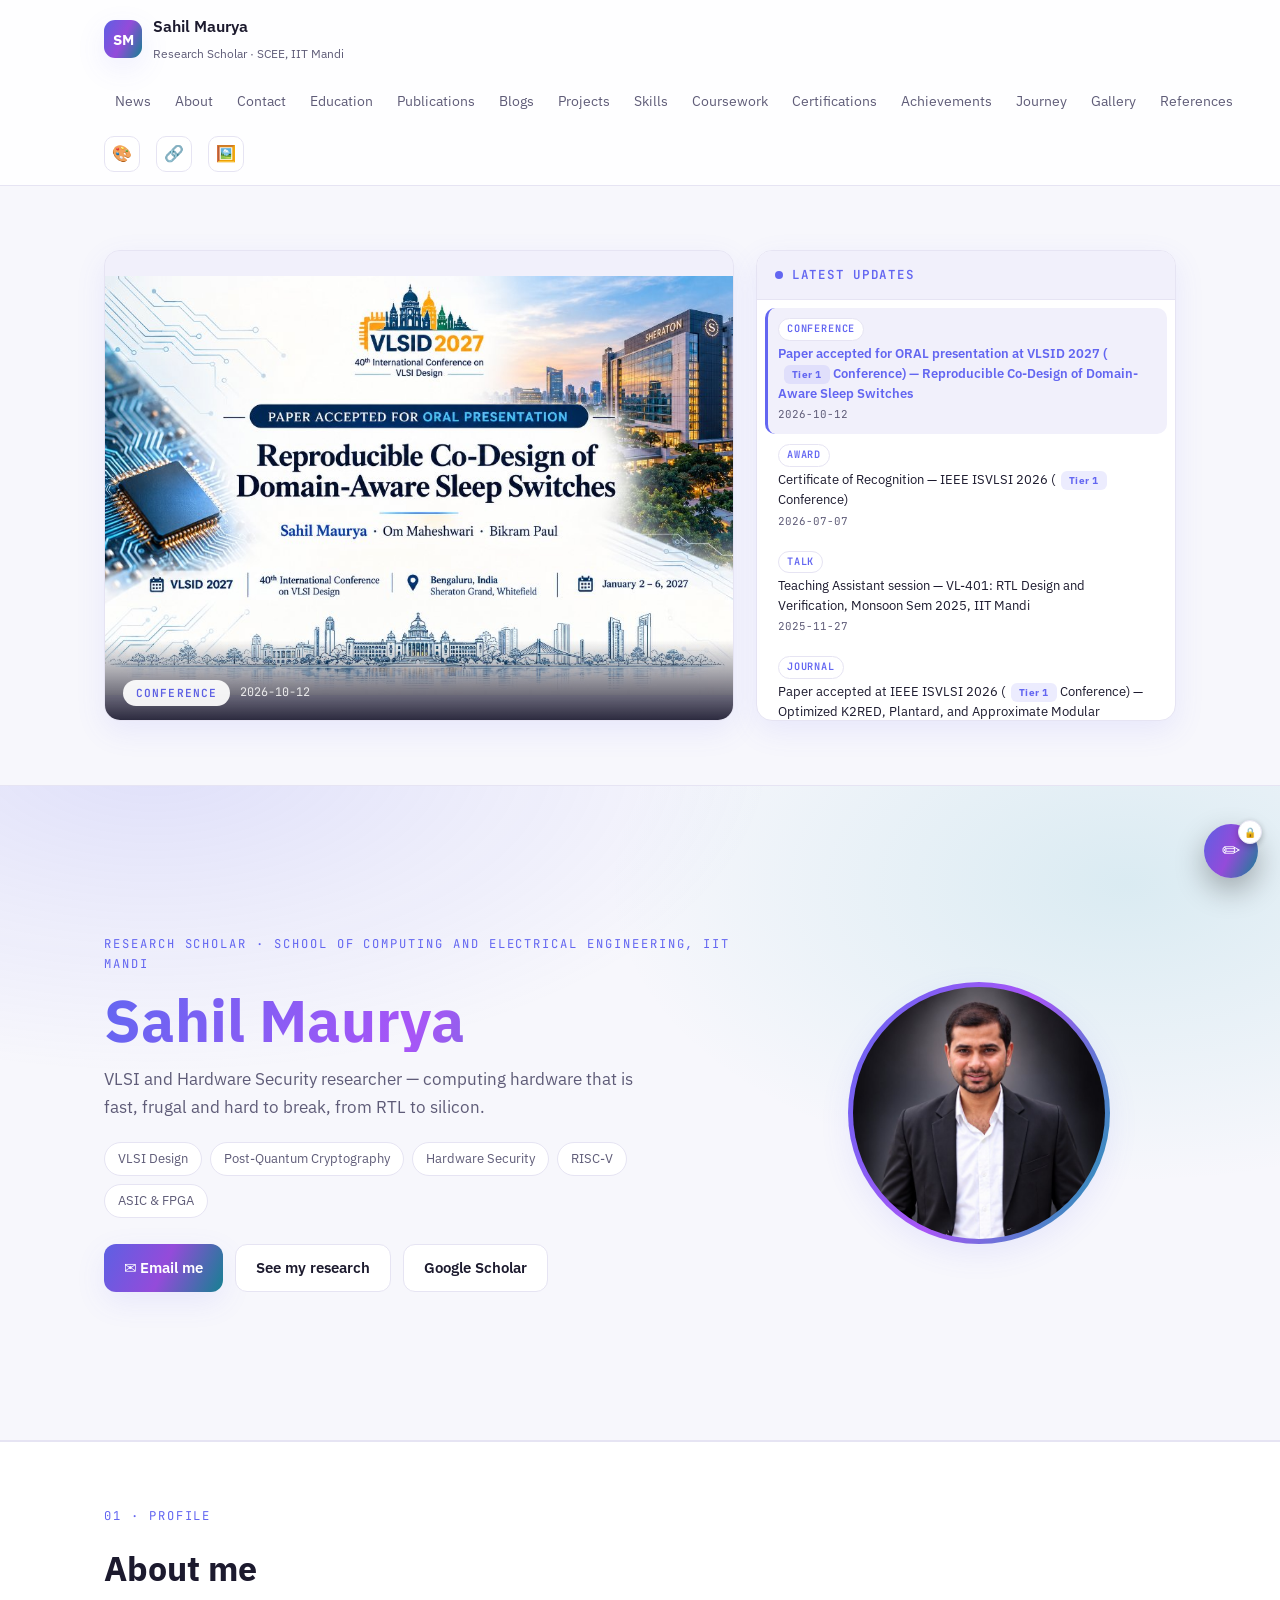
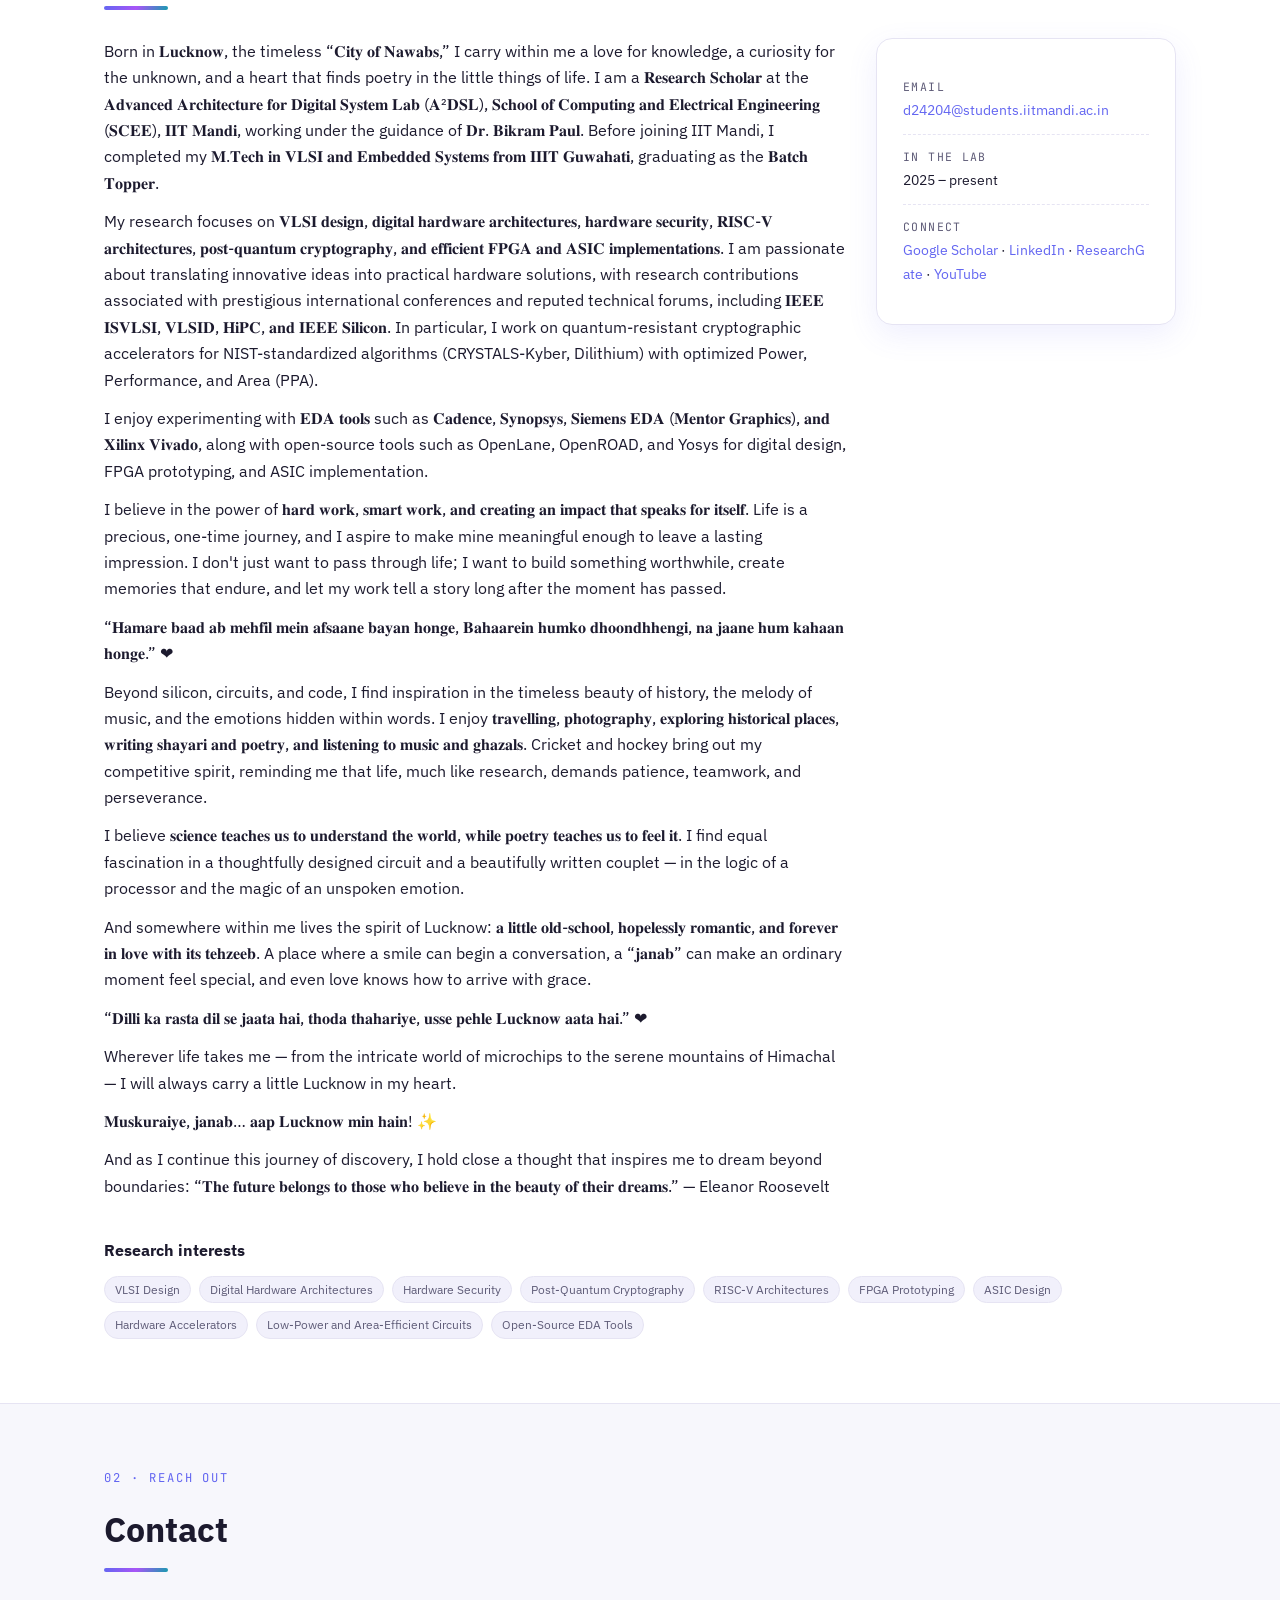
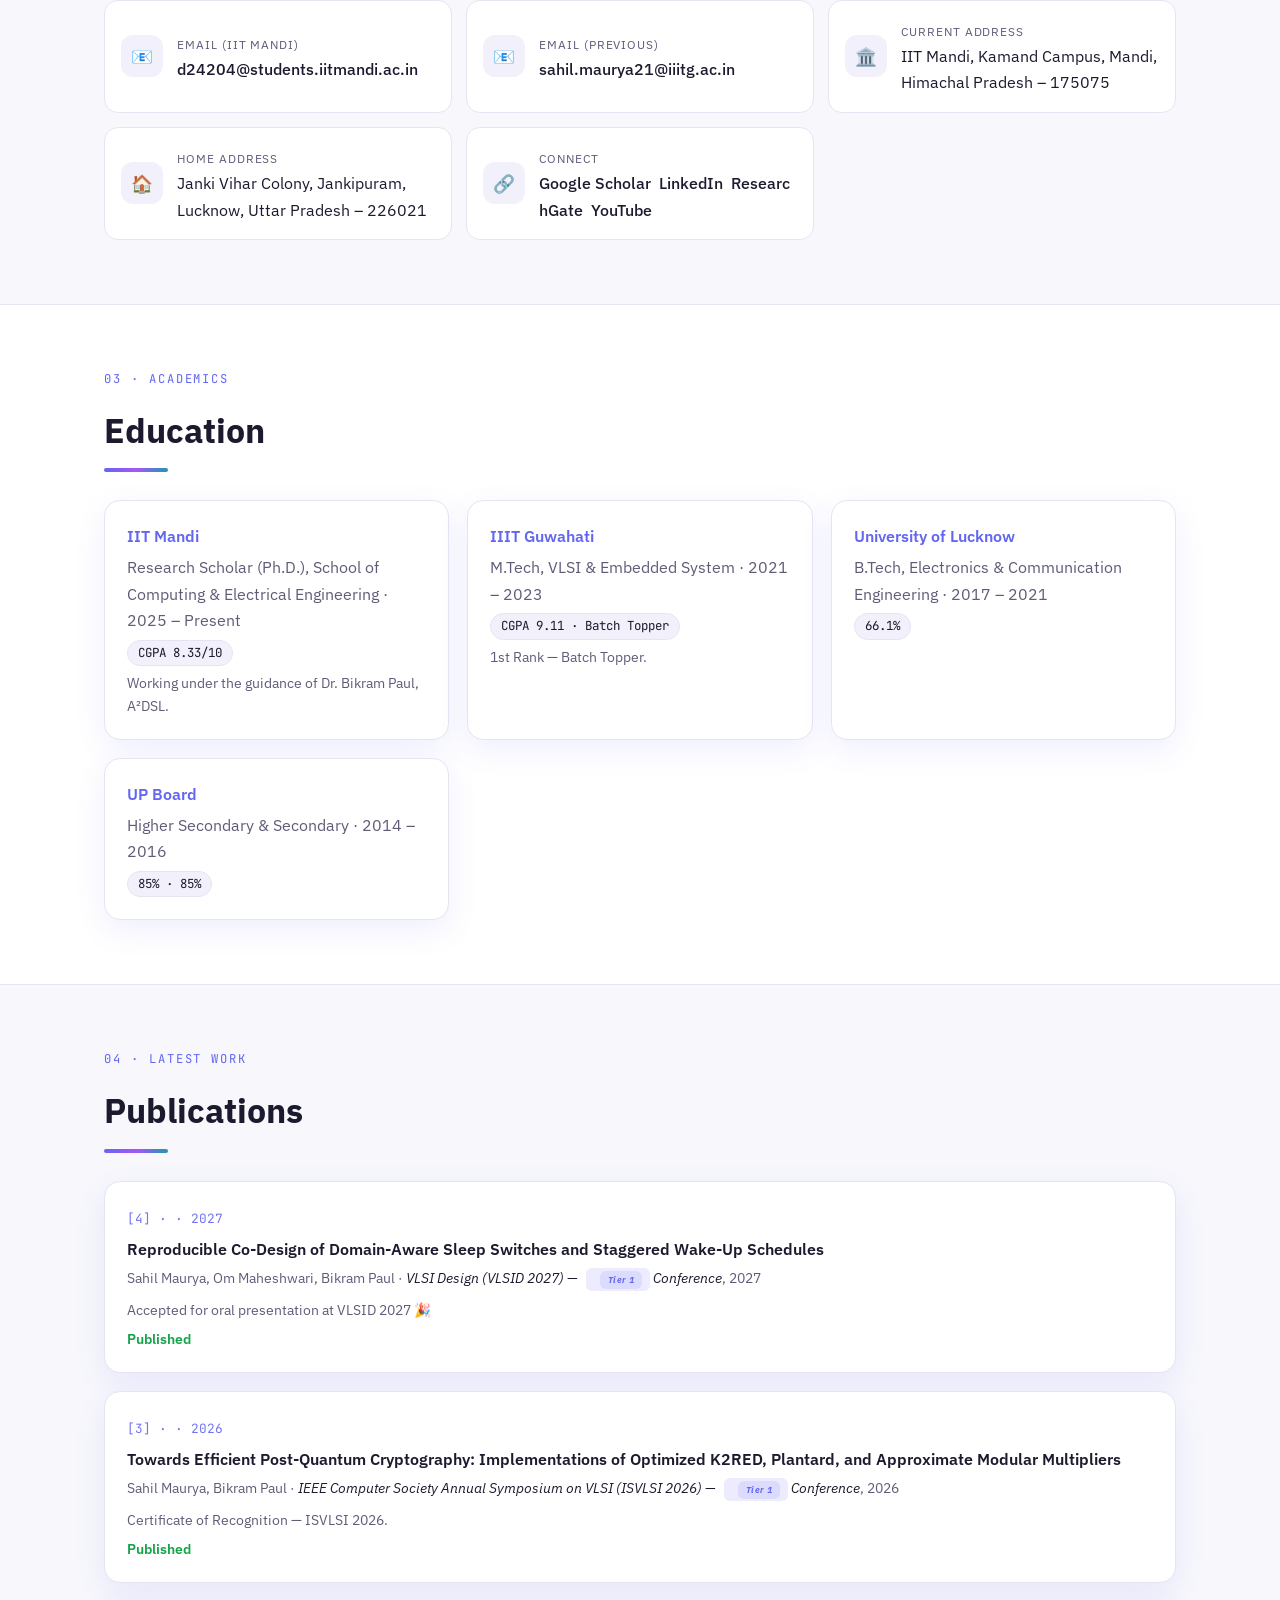
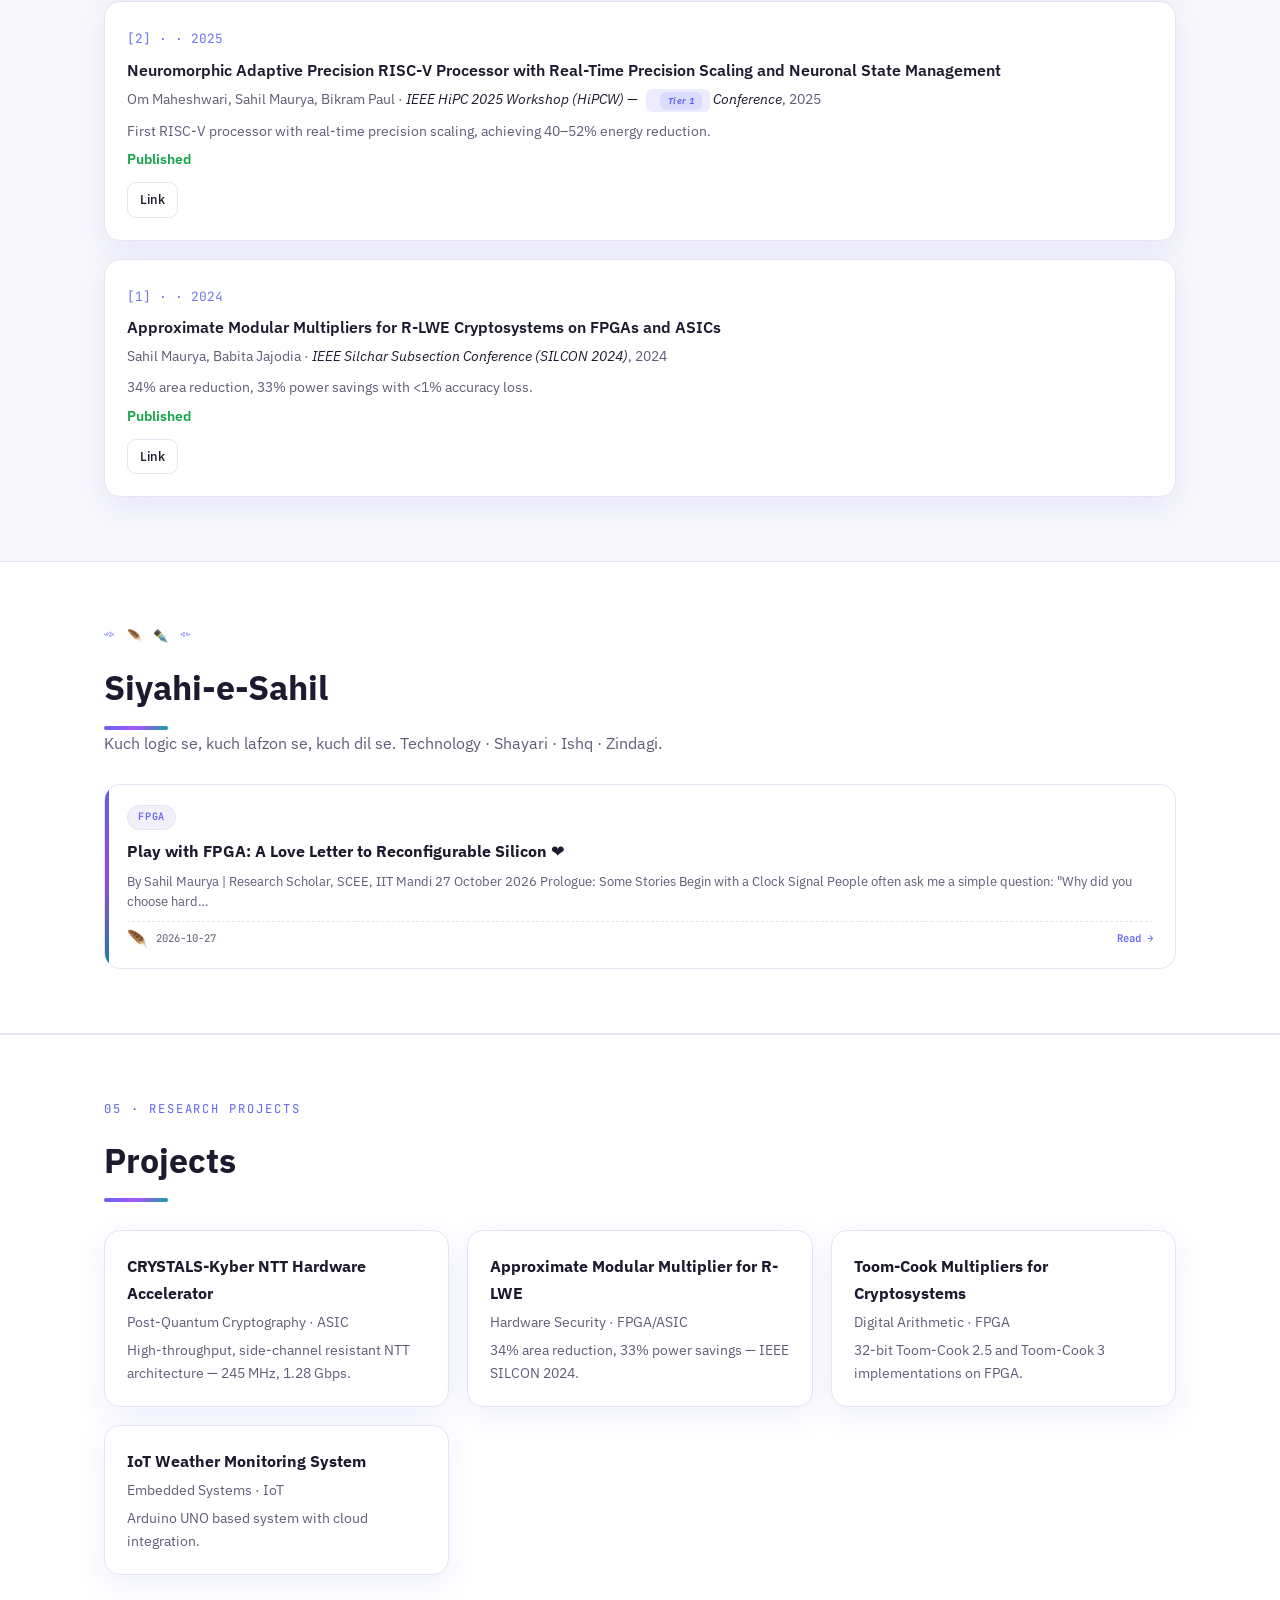
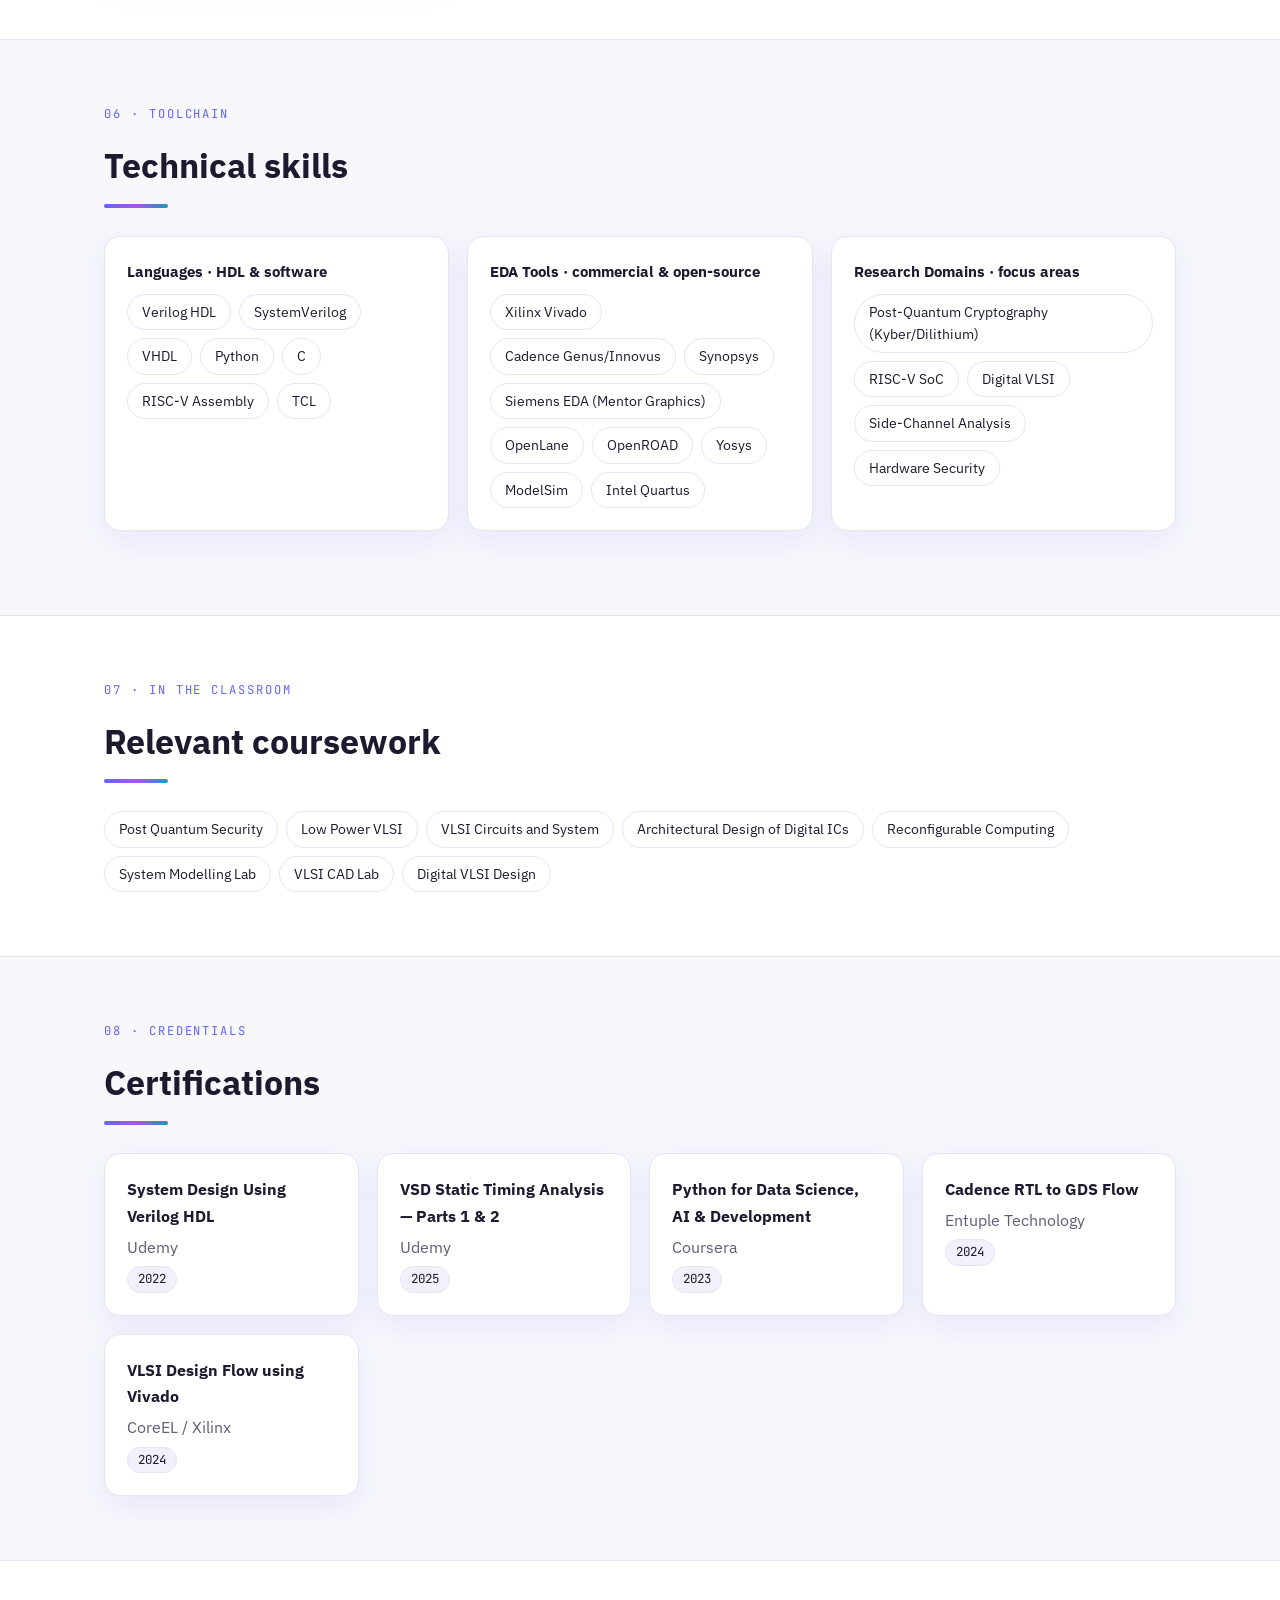
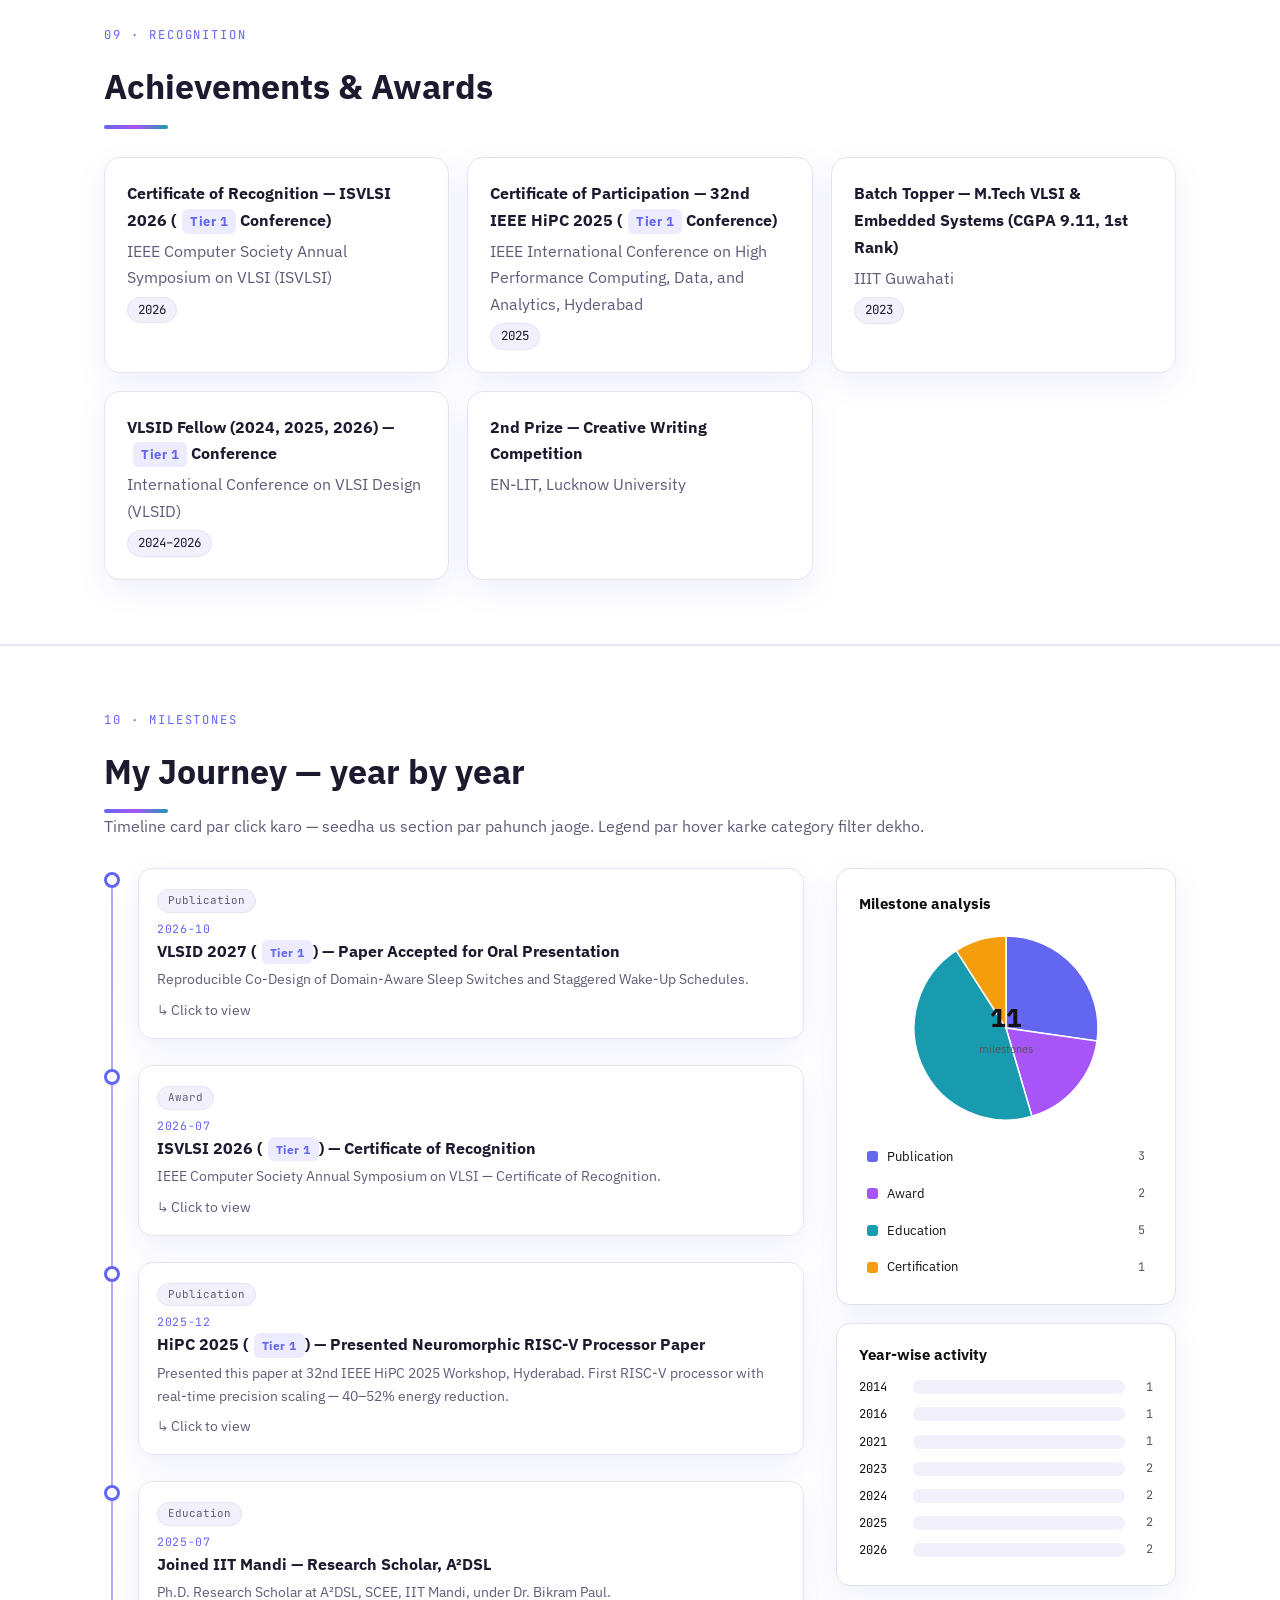
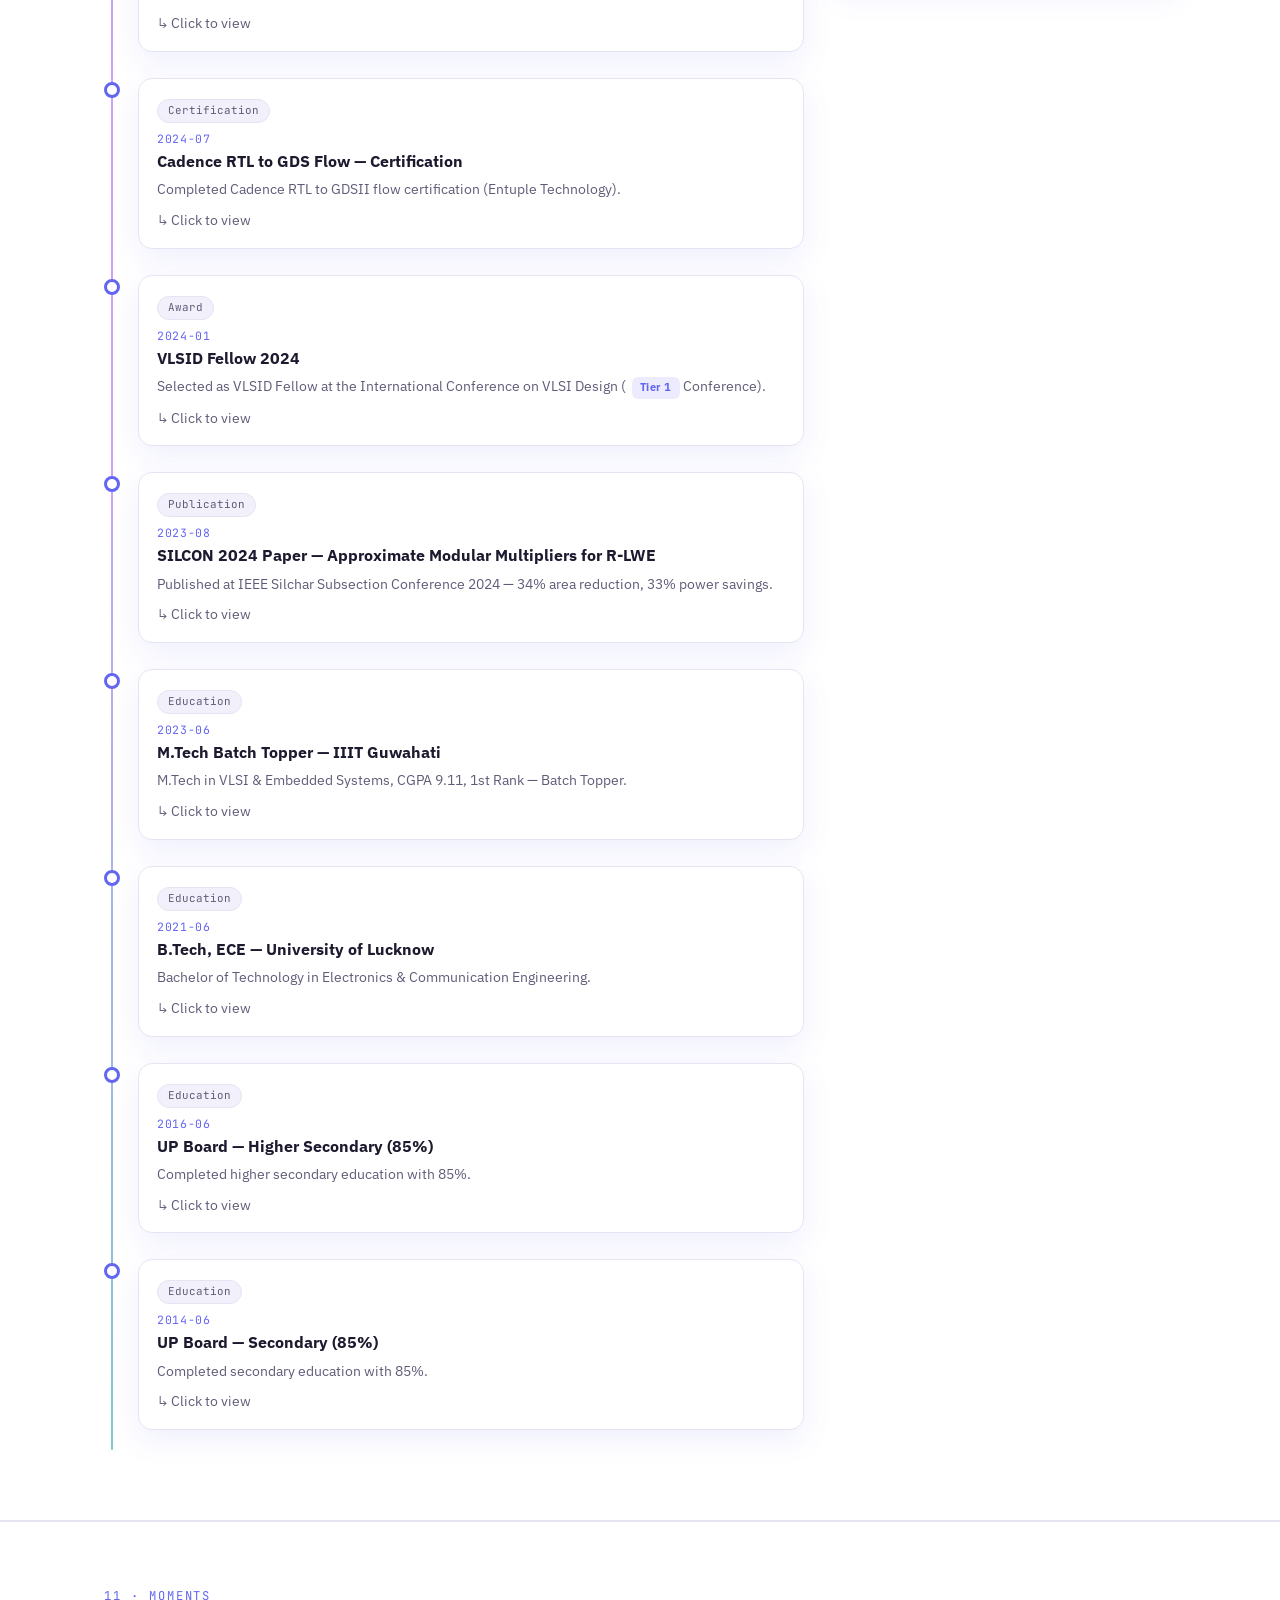
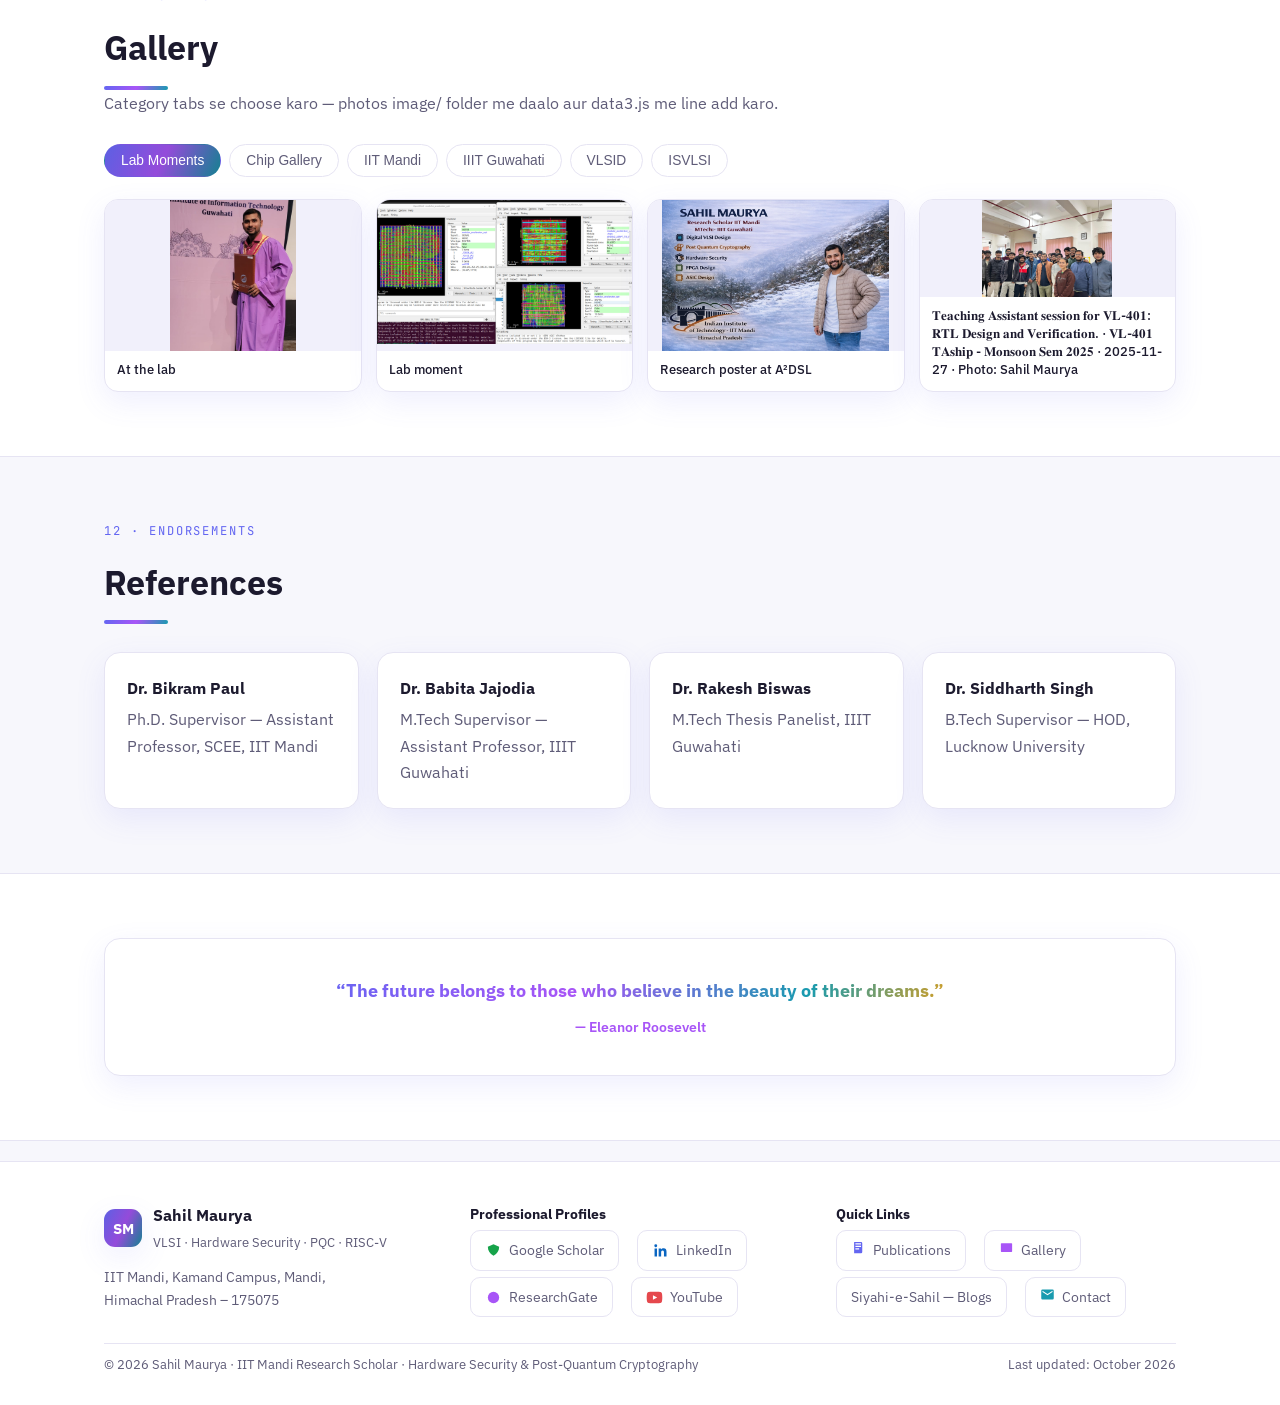
==== index.html @ 351d0906 "index: v38 cache-bust" ====
<!DOCTYPE html>
<html lang="en">
<head>
<meta charset="UTF-8">
<meta name="viewport" content="width=device-width, initial-scale=1.0">
<title>Sahil Maurya — Research Scholar, IIT Mandi</title>
<meta name="description" content="Sahil Maurya — Research Scholar at IIT Mandi. VLSI Design, Hardware Security, Post-Quantum Cryptography, RISC-V, ASIC & FPGA.">
<link rel="preconnect" href="https://fonts.googleapis.com">
<link rel="preconnect" href="https://fonts.gstatic.com" crossorigin>
<link href="https://fonts.googleapis.com/css2?family=IBM+Plex+Sans:wght@400;500;600;700&family=JetBrains+Mono:wght@400;600&display=swap" rel="stylesheet">
<link rel="stylesheet" href="style.css">
<link rel="stylesheet" href="style-update.css">
<link rel="stylesheet" href="themes.css">
</head>
<body>
<a class="skip" href="#main">Skip to the main content</a>
<header>
  <nav class="nav" aria-label="Primary">
    <a class="brand" href="#top">
      <span class="brand-badge">SM</span>
      <span><span class="brand-name">Sahil Maurya</span><br><span class="brand-sub">Research Scholar · SCEE, IIT Mandi</span></span>
    </a>
    <button class="icon-btn" id="menuBtn" aria-label="Toggle menu">☰</button>
    <div class="nav-links" id="navLinks">
      <a href="#about">About</a><a href="#contact">Contact</a><a href="#education">Education</a><a href="#publications">Publications</a><a href="#projects">Projects</a><a href="#skills">Skills</a><a href="#coursework">Coursework</a><a href="#certifications">Certifications</a><a href="#awards">Achievements</a><a href="#chip">Chips</a><a href="#gallery">Gallery</a><a href="#references">References</a>
    </div>
    <button class="icon-btn" id="themeBtn" aria-label="Choose theme" title="Choose theme">🌙</button>
  </nav>
</header>
<div id="top"></div>
<main id="main">
<section class="hero">
  <div class="wrap">
    <div>
      <p class="kicker" id="heroKicker"></p>
      <h1 class="hero-title" id="heroName"></h1>
      <p class="hero-sub" id="heroIntro"></p>
      <div class="chips" id="heroTags"></div>
      <div class="btn-row">
        <a class="btn btn-primary" id="heroMailBtn" href="#">✉ Email me</a>
        <a class="btn btn-ghost" href="#publications">See my research</a>
        <a class="btn btn-ghost" id="heroScholarBtn" href="#">Google Scholar</a>
      </div>
    </div>
    <div class="hero-photo-wrap">
      <div class="hero-photo-ring">
        <img class="hero-photo" id="heroPhoto" src="image/SAHIL.jpg" alt="Sahil Maurya">
        <div class="hero-photo-fallback" id="photoFallback" style="display:none">SM</div>
      </div>
    </div>
  </div>
</section>
<section id="about" class="alt">
  <div class="wrap">
    <div class="section-head reveal"><p class="kicker">01 · Profile</p><h2>About me</h2><div class="rule"></div></div>
    <div class="about-layout">
      <div class="about-body" id="aboutBody"></div>
      <aside class="about-card" id="labCard"></aside>
    </div>
    <h3 class="sub-h">Research interests</h3>
    <div class="pill-row" id="interestsRow"></div>
  </div>
</section>
<section id="contact">
  <div class="wrap">
    <div class="section-head reveal"><p class="kicker">02 · Reach out</p><h2>Contact</h2><div class="rule"></div></div>
    <div class="contact-grid" id="contactGrid"></div>
  </div>
</section>
<section id="education" class="alt">
  <div class="wrap">
    <div class="section-head reveal"><p class="kicker">03 · Academics</p><h2>Education</h2><div class="rule"></div></div>
    <div class="grid g2" id="eduGrid"></div>
  </div>
</section>
<section id="publications">
  <div class="wrap">
    <div class="section-head reveal"><p class="kicker">04 · Latest work</p><h2>Publications</h2><div class="rule"></div></div>
    <div class="grid" id="pubList"></div>
  </div>
</section>
<section id="projects" class="alt">
  <div class="wrap">
    <div class="section-head reveal"><p class="kicker">05 · Research projects</p><h2>Projects</h2><div class="rule"></div></div>
    <div class="grid g2" id="projGrid"></div>
  </div>
</section>
<section id="skills">
  <div class="wrap">
    <div class="section-head reveal"><p class="kicker">06 · Toolchain</p><h2>Technical skills</h2><div class="rule"></div></div>
    <div class="grid g2" id="skillsGrid"></div>
  </div>
</section>
<section id="coursework" class="alt">
  <div class="wrap">
    <div class="section-head reveal"><p class="kicker">07 · In the classroom</p><h2>Relevant coursework</h2><div class="rule"></div></div>
    <div class="pill-row" id="courseRow"></div>
  </div>
</section>
<section id="certifications">
  <div class="wrap">
    <div class="section-head reveal"><p class="kicker">08 · Credentials</p><h2>Certifications</h2><div class="rule"></div></div>
    <div class="grid g3" id="certGrid"></div>
  </div>
</section>
<section id="awards" class="alt">
  <div class="wrap">
    <div class="section-head reveal"><p class="kicker">09 · Recognition</p><h2>Achievements &amp; Awards</h2><div class="rule"></div></div>
    <div class="grid g2" id="awardGrid"></div>
  </div>
</section>
<section id="chip">
  <div class="wrap">
    <div class="section-head reveal"><p class="kicker">10 · From the lab</p><h2>Chip design gallery — ASIC / FPGA</h2><div class="rule"></div></div>
    <div class="gal g4" id="chipGal"></div>
  </div>
</section>
<section id="gallery" class="alt">
  <div class="wrap">
    <div class="section-head reveal"><p class="kicker">11 · Moments</p><h2>Gallery</h2><div class="rule"></div></div>
    <div class="gal g4" id="photoGal"></div>
  </div>
</section>
<section id="references">
  <div class="wrap">
    <div class="section-head reveal"><p class="kicker">12 · Endorsements</p><h2>References</h2><div class="rule"></div></div>
    <div class="grid g3" id="refGrid"></div>
  </div>
</section>
<section class="alt">
  <div class="wrap">
    <div class="card reveal" style="text-align:center;padding:36px">
      <div style="font-size:1.05rem;max-width:60ch;margin:0 auto" id="quoteText"></div>
      <p class="muted" style="margin-top:10px" id="quoteBy"></p>
    </div>
  </div>
</section>
</main>
<footer>
  <div class="wrap">
    <div class="foot">
      <div>
        <div class="foot-brand"><span class="brand-badge">SM</span><span><strong>Sahil Maurya</strong><br><span class="muted" style="font-size:.82rem">VLSI · Hardware Security · PQC · RISC-V</span></span></div>
        <p class="muted" style="font-size:.86rem;max-width:34ch" id="footAddr"></p>
      </div>
      <div><h4>Connect</h4><ul id="footLinks"></ul></div>
      <div><h4>This site</h4><ul>
        <li><a href="#publications">Publications</a></li>
        <li><a href="#gallery">Gallery</a></li>
        <li><a href="#blogs">Siyahi-e-Sahil — Blogs</a></li>
        <li><a href="#contact">Contact</a></li>
      </ul></div>
    </div>
    <div class="copyright"><span id="footCopy"></span><span id="footUpd"></span></div>
  </div>
</footer>
<script src="data.js"></script>
<script src="data2.js"></script>
<script src="data3.js"></script>
<script src="data4.js"></script>
<script src="app26.js"></script>
<script src="app.js"></script>
<script src="app2.js"></script>
<script src="app3.js"></script>
<script src="app30.js?v=38"></script>
<script src="app31.js?v=38"></script>
<script src="app4.js?v=38"></script>
<script src="app27.js"></script>
<script src="app38.js?v=38"></script>
</body>
</html>
---- style.css ----
*{margin:0;padding:0;box-sizing:border-box}
:root{
--accent:#6366f1;--accent2:#a855f7;--accent3:#199baf;
--grad-ink:linear-gradient(115deg,#6366f1 0%,#a855f7 50%,#199baf 100%);
--grad-btn:linear-gradient(115deg,#5d60e3 0%,#944bda 50%,#158191 100%);
--bg:#f7f7fc;--bg2:#ffffff;--card:#ffffff;--soft:#f1f0fb;
--text:#1c1a2e;--muted:#5f5c78;--border:#e6e4f3;
--shadow:0 10px 30px rgba(99,102,241,.10);--radius:16px}
html[data-theme="dark"]{
--bg:#101019;--bg2:#151526;--card:#181829;--soft:#1f1f33;
--text:#ecebf6;--muted:#a5a2c0;--border:#2b2b45;
--shadow:0 12px 34px rgba(0,0,0,.45)}
html{scroll-behavior:smooth}
body{font-family:'IBM Plex Sans',system-ui,-apple-system,'Segoe UI',Roboto,sans-serif;background:var(--bg);color:var(--text);line-height:1.65;transition:background .25s,color .25s;overflow-x:hidden}
.wrap{max-width:1120px;margin:0 auto;padding:0 clamp(16px,4vw,24px)}
a{color:var(--accent)}
img{max-width:100%;display:block;height:auto}
.skip{position:absolute;left:-999px}
.skip:focus{left:8px;top:8px;z-index:99;background:var(--card);padding:8px 12px;border-radius:8px}
header{position:sticky;top:0;z-index:60;background:color-mix(in srgb,var(--bg2) 86%,transparent);backdrop-filter:blur(12px);border-bottom:1px solid var(--border)}
.nav{display:flex;align-items:center;gap:16px;padding:13px clamp(16px,4vw,24px);max-width:1120px;margin:0 auto;flex-wrap:wrap}
.brand{display:flex;align-items:center;gap:11px;text-decoration:none;color:var(--text)}
.brand-badge{width:38px;height:38px;border-radius:11px;background:var(--grad-btn);display:grid;place-items:center;color:#fff;font-weight:700;font-size:.95rem;box-shadow:var(--shadow);flex:none}
.brand-name{font-weight:600;line-height:1.15}
.brand-sub{font-size:.72rem;color:var(--muted)}
.nav-links{display:flex;gap:2px;margin-left:auto;align-items:center}
.nav-links a{padding:7px 11px;border-radius:9px;color:var(--muted);font-size:.9rem;text-decoration:none;white-space:nowrap}
.nav-links a:hover{color:var(--text);background:var(--soft)}
.icon-btn{border:1px solid var(--border);background:var(--card);color:var(--text);width:36px;height:36px;border-radius:10px;cursor:pointer;font-size:1rem;display:grid;place-items:center}
#menuBtn{display:none}
.hero{position:relative;overflow:hidden;border-bottom:1px solid var(--border)}
.hero::before{content:"";position:absolute;inset:0;pointer-events:none;background:radial-gradient(620px 320px at 12% -5%,rgba(99,102,241,.16),transparent),radial-gradient(520px 300px at 88% 15%,rgba(25,155,175,.13),transparent)}
.hero .wrap{position:relative;display:grid;grid-template-columns:1.6fr 1fr;gap:48px;align-items:center;padding:clamp(48px,7vw,84px) clamp(16px,4vw,24px)}
.kicker{font-family:'JetBrains Mono',ui-monospace,Consolas,monospace;font-size:.76rem;letter-spacing:.16em;text-transform:uppercase;color:var(--accent);margin-bottom:14px}
.hero-title{font-size:clamp(1.9rem,5.2vw,3.7rem);line-height:1.08;font-weight:700;background:var(--grad-ink);-webkit-background-clip:text;background-clip:text;color:transparent;margin-bottom:14px}
.hero-sub{color:var(--muted);font-size:clamp(.95rem,1.6vw,1.06rem);max-width:56ch;margin-bottom:20px}
.chips{display:flex;flex-wrap:wrap;gap:8px;margin-bottom:26px}
.chip{border:1px solid var(--border);background:var(--card);padding:5px 13px;border-radius:999px;font-size:.83rem;color:var(--muted)}
.btn-row{display:flex;flex-wrap:wrap;gap:12px}
.btn{display:inline-flex;align-items:center;gap:8px;padding:11px 20px;border-radius:12px;text-decoration:none;font-weight:600;font-size:.93rem;border:none;cursor:pointer}
.btn-primary{background:var(--grad-btn);color:#fff;box-shadow:var(--shadow)}
.btn-primary:hover{filter:brightness(1.07)}
.btn-ghost{background:var(--card);color:var(--text);border:1px solid var(--border)}
.btn-ghost:hover{border-color:var(--accent)}
.hero-photo-wrap{display:grid;place-items:center}
.hero-photo-ring{width:clamp(180px,24vw,262px);aspect-ratio:1/1;border-radius:50%;padding:5px;background:var(--grad-ink);box-shadow:var(--shadow)}
.hero-photo{width:100%;height:100%;border-radius:50%;object-fit:cover;object-position:top center}
.hero-photo-fallback{width:100%;height:100%;border-radius:50%;display:grid;place-items:center;background:var(--grad-btn);color:#fff;font-size:4rem;font-weight:700}
main section{padding:clamp(44px,6vw,64px) 0}
.alt{background:var(--bg2);border-top:1px solid var(--border);border-bottom:1px solid var(--border)}
.section-head{margin-bottom:28px}
.section-head h2{font-size:clamp(1.45rem,3vw,2.1rem);font-weight:700}
.section-head .rule{width:64px;height:4px;border-radius:2px;background:var(--grad-ink);margin-top:10px}
.sub-h{margin:26px 0 12px;font-size:1rem}
.about-body p{margin-bottom:12px;max-width:82ch}
.grid{display:grid;gap:clamp(12px,2vw,18px)}
/* AUTO-FIT: mobile/tablet/laptop — sab par apne aap full width me fit */
.g2{grid-template-columns:repeat(auto-fit,minmax(min(100%,320px),1fr))}
.g3{grid-template-columns:repeat(auto-fit,minmax(min(100%,250px),1fr))}
.g4{grid-template-columns:repeat(auto-fit,minmax(min(100%,200px),1fr))}
.card{background:var(--card);border:1px solid var(--border);border-radius:var(--radius);padding:clamp(16px,2.4vw,22px);box-shadow:var(--shadow)}
.card h3{font-size:1.02rem;margin-bottom:4px}
.muted{color:var(--muted)}
.note{font-size:.85rem;color:var(--muted);margin-top:6px}
.pub-no{font-family:'JetBrains Mono',monospace;font-size:.8rem;color:var(--accent);opacity:.9}
.pub-title{font-size:1.05rem;font-weight:600;margin:6px 0 4px}
.pub-meta{font-size:.88rem;color:var(--muted);margin-bottom:8px}
.pub-meta em{color:var(--text);font-style:italic}
.tag-row{display:flex;flex-wrap:wrap;gap:6px;margin-top:10px}
.tag{border:1px solid var(--border);background:var(--soft);padding:3px 10px;border-radius:999px;font-size:.75rem;color:var(--muted)}
.btn-sm{display:inline-flex;align-items:center;gap:6px;padding:6px 12px;border-radius:9px;border:1px solid var(--border);background:var(--card);color:var(--text);font-size:.8rem;text-decoration:none;font-weight:500}
.btn-sm:hover{border-color:var(--accent);color:var(--accent)}
.edu-inst{color:var(--accent);font-weight:600}
.edu-score{display:inline-block;font-family:'JetBrains Mono',monospace;font-size:.78rem;background:var(--soft);border:1px solid var(--border);border-radius:999px;padding:2px 10px;color:var(--text);margin-top:6px}
.about-layout{display:grid;grid-template-columns:minmax(0,1fr) minmax(240px,300px);gap:28px;align-items:start}
.about-card{background:var(--card);border:1px solid var(--border);border-radius:var(--radius);padding:26px;box-shadow:var(--shadow);position:sticky;top:86px}
.lab-row{display:flex;flex-direction:column;gap:3px;padding:12px 0;border-bottom:1px dashed var(--border);font-size:.88rem}
.lab-row:last-child{border-bottom:none}
.lab-k{font-family:'JetBrains Mono',monospace;font-size:.72rem;text-transform:uppercase;letter-spacing:.12em;color:var(--muted)}
.about-card a{color:var(--accent);text-decoration:none;word-break:break-all}
.about-card a:hover{text-decoration:underline}
.skill-cat{margin-bottom:20px}
.skill-cat h3{font-size:.95rem;margin-bottom:10px}
.skill-cat h3 span{color:var(--muted);font-weight:400}
.pill-row{display:flex;flex-wrap:wrap;gap:8px}
.pill{border:1px solid var(--border);background:var(--card);padding:6px 14px;border-radius:999px;font-size:.85rem}
.gal{display:grid;gap:14px;grid-template-columns:repeat(auto-fill,minmax(min(100%,210px),1fr))}
.gal-item{position:relative;border-radius:14px;overflow:hidden;border:1px solid var(--border);background:var(--soft);aspect-ratio:4/3;box-shadow:var(--shadow)}
.gal-item img{width:100%;height:100%;object-fit:cover;object-position:top center;transition:transform .35s ease}
.gal-item:hover img{transform:scale(1.05)}
.gal-cap{position:absolute;left:0;right:0;bottom:0;padding:26px 12px 10px;background:linear-gradient(transparent,rgba(10,8,30,.82));color:#fff;font-size:.8rem;font-weight:500}
.gal-item.noimg{display:grid;place-items:center;color:var(--muted);font-size:.85rem;text-align:center;padding:10px}
.gal-item.noimg .gal-cap{position:static;background:none;color:var(--muted);padding:0;font-size:.85rem}
.contact-grid{display:grid;grid-template-columns:repeat(auto-fit,minmax(min(100%,340px),1fr));gap:14px}
.contact-item{display:flex;gap:14px;align-items:center;background:var(--card);border:1px solid var(--border);border-radius:14px;padding:16px}
.contact-item .ico{flex:none;width:42px;height:42px;border-radius:12px;background:var(--soft);display:grid;place-items:center;font-size:1.1rem}
.contact-item a{color:var(--text);text-decoration:none;font-weight:500;word-break:break-all}
.contact-item a:hover{color:var(--accent)}
.contact-item .lab{font-size:.74rem;color:var(--muted);text-transform:uppercase;letter-spacing:.08em}
footer{background:var(--bg2);border-top:1px solid var(--border);padding:40px 0 30px;margin-top:20px}
.foot{display:grid;grid-template-columns:repeat(auto-fit,minmax(min(100%,220px),1fr));gap:32px;margin-bottom:26px}
.foot h4{font-size:.95rem;margin-bottom:12px}
.foot ul{list-style:none}
.foot li{margin-bottom:8px;font-size:.88rem}
.foot a{color:var(--muted);text-decoration:none}
.foot a:hover{color:var(--accent)}
.foot-brand{display:flex;gap:11px;align-items:center;margin-bottom:12px}
.copyright{border-top:1px solid var(--border);padding-top:18px;display:flex;flex-wrap:wrap;gap:10px;justify-content:space-between;font-size:.8rem;color:var(--muted)}
.reveal{opacity:0;transform:translateY(18px);transition:opacity .6s ease,transform .6s ease}
.reveal.on{opacity:1;transform:none}
/* ---------- responsive (auto-fit grids zyada-trar handle karte hain,
   ye sirf layout-level tweaks hain) ---------- */
@media(max-width:1024px){.about-layout{grid-template-columns:1fr}.about-card{position:static}}
@media(max-width:960px){.hero .wrap{grid-template-columns:1fr;gap:32px;text-align:left}.hero-photo-wrap{order:-1}}
@media(max-width:768px){
.nav-links{display:none;position:absolute;top:100%;left:0;right:0;background:var(--bg2);border-bottom:1px solid var(--border);flex-direction:column;padding:10px 16px;max-height:70vh;overflow-y:auto}
.nav-links.open{display:flex}
#menuBtn{display:grid;margin-left:auto}
.hero .wrap{padding-top:36px;padding-bottom:36px}
}
@media(max-width:480px){
.btn{width:100%;justify-content:center}
.about-card{padding:18px}
.copyright{flex-direction:column;gap:6px}
}
---- style-update.css ----
/* ============================================================
   STYLE UPDATE — news banner, journey timeline, pie chart,
   categorized gallery. IS FILE KO EDIT MAT KARO.
   ============================================================ */

/* ---------- news section (photo left + news box right) ---------- */
.news-sec{padding:clamp(44px,6vw,64px) 0;border-bottom:1px solid var(--border)}
.news-layout{display:grid;grid-template-columns:1.5fr 1fr;gap:clamp(14px,2.5vw,22px);align-items:stretch}
.news-media{position:relative;border-radius:var(--radius);overflow:hidden;border:1px solid var(--border);box-shadow:var(--shadow);min-height:clamp(240px,36vw,340px);background:var(--soft)}
/* PHOTO FULL DIKHE — sir nahi kate: object-fit cover + position top */
.news-media img{position:absolute;inset:0;width:100%;height:100%;max-height:100%;object-fit:cover;object-position:top center;transition:opacity .4s ease}
.news-media.noimg img{display:none}
.news-grad{position:absolute;inset:0;background:var(--grad-btn);display:grid;place-items:center}
.ng-txt{font-family:'JetBrains Mono',monospace;font-size:clamp(.9rem,2vw,1.4rem);font-weight:700;color:rgba(255,255,255,.85);text-transform:uppercase;letter-spacing:.2em}
.news-media-cap{position:absolute;left:0;right:0;bottom:0;padding:40px 18px 14px;background:linear-gradient(transparent,rgba(10,8,30,.85));display:flex;align-items:center;gap:10px;z-index:2;flex-wrap:wrap}
.news-media-cap .ntype{font-family:'JetBrains Mono',monospace;font-size:.7rem;font-weight:600;text-transform:uppercase;letter-spacing:.1em;padding:4px 13px;border-radius:999px;background:rgba(255,255,255,.92);color:#5d60e3}
.news-media-cap .ndate{font-family:'JetBrains Mono',monospace;font-size:.74rem;color:rgba(255,255,255,.85)}
.news-box{background:var(--card);border:1px solid var(--border);border-radius:var(--radius);box-shadow:var(--shadow);display:flex;flex-direction:column;overflow:hidden;min-height:0}
.news-box-head{display:flex;align-items:center;gap:9px;padding:14px 18px;font-family:'JetBrains Mono',monospace;font-size:.78rem;font-weight:600;letter-spacing:.14em;text-transform:uppercase;color:var(--accent);border-bottom:1px solid var(--border);background:var(--soft)}
.nb-dot-blink{width:8px;height:8px;border-radius:50%;background:var(--accent);animation:blink 1.2s infinite;flex:none}
@keyframes blink{0%,100%{opacity:1}50%{opacity:.25}}
.news-list{list-style:none;margin:0;padding:8px;overflow-y:auto;flex:1;max-height:clamp(300px,50vw,420px)}
.nl-item{display:flex;flex-direction:column;gap:3px;padding:10px;border-radius:10px;cursor:pointer;transition:background .2s ease;border-left:3px solid transparent}
.nl-item:hover{background:var(--soft)}
.nl-item.active{background:var(--soft);border-left-color:var(--accent)}
.nl-item.active .nl-text{color:var(--accent);font-weight:600}
.nl-type{font-family:'JetBrains Mono',monospace;font-size:.64rem;font-weight:600;text-transform:uppercase;letter-spacing:.08em;padding:2px 8px;border-radius:999px;background:var(--card);border:1px solid var(--border);color:var(--accent);align-self:flex-start}
.nl-text{font-size:.84rem;line-height:1.45;color:var(--text)}
.nl-text a{color:var(--accent);text-decoration:none}
.nl-text a:hover{text-decoration:underline}
.nl-date{font-family:'JetBrains Mono',monospace;font-size:.68rem;color:var(--muted)}

/* ---------- journey timeline ---------- */
.journey-layout{display:grid;grid-template-columns:minmax(0,1fr) minmax(280px,340px);gap:clamp(18px,3vw,32px);align-items:start}
.tl{position:relative;padding-left:26px}
.tl::before{content:"";position:absolute;left:7px;top:6px;bottom:6px;width:2px;background:var(--grad-ink);border-radius:2px;opacity:.55}
.tl-item{position:relative;padding:0 0 26px 8px;transition:opacity .25s ease}
.tl-dot{position:absolute;left:-26px;top:4px;width:16px;height:16px;border-radius:50%;background:var(--card);border:3px solid var(--accent);z-index:2}
.tl-item:hover .tl-dot{box-shadow:0 0 0 6px rgba(99,102,241,.15)}
.tl-date{font-family:'JetBrains Mono',monospace;font-size:.72rem;color:var(--accent);letter-spacing:.06em}
.tl-card{background:var(--card);border:1px solid var(--border);border-radius:14px;padding:16px 18px;box-shadow:var(--shadow);cursor:pointer;transition:transform .2s ease,border-color .2s ease}
.tl-card:hover{transform:translateY(-2px);border-color:var(--accent)}
.tl-card h3{font-size:1rem;margin-bottom:4px}
.tl-card p{font-size:.86rem;color:var(--muted)}
/* milestone photo me bhi sir na kate */
.tl-photo{margin-top:10px;border-radius:10px;overflow:hidden;border:1px solid var(--border);aspect-ratio:16/10}
.tl-photo img{width:100%;height:100%;object-fit:cover;object-position:top center}
.tl-cat{display:inline-block;font-family:'JetBrains Mono',monospace;font-size:.68rem;padding:2px 10px;border-radius:999px;background:var(--soft);border:1px solid var(--border);color:var(--muted);margin-bottom:6px}

/* ---------- pie chart panel ---------- */
.journey-side{display:flex;flex-direction:column;gap:18px}
.pie-card{background:var(--card);border:1px solid var(--border);border-radius:var(--radius);padding:22px;box-shadow:var(--shadow)}
.pie-card h3{font-size:.95rem;margin-bottom:12px}
.pie-wrap{position:relative;width:200px;height:200px;margin:8px auto 4px;flex:none}
.pie-wrap svg{display:block;width:200px;height:200px}
.pie-arc{cursor:pointer;transition:opacity .2s ease}
.pie-center{position:absolute;inset:0;display:grid;place-items:center;text-align:center;pointer-events:none}
.pie-center .big{font-size:1.6rem;font-weight:700;background:var(--grad-ink);-webkit-background-clip:text;background-clip:text;color:transparent}
.pie-center .small{font-size:.7rem;color:var(--muted)}
.pie-legend{display:flex;flex-direction:column;gap:7px;margin-top:14px}
.pie-legend .leg{display:flex;align-items:center;gap:9px;font-size:.83rem;cursor:pointer;padding:4px 8px;border-radius:8px}
.pie-legend .leg:hover{background:var(--soft)}
.pie-legend .swatch{width:11px;height:11px;border-radius:3px;flex:none}
.pie-legend .cnt{margin-left:auto;font-family:'JetBrains Mono',monospace;font-size:.74rem;color:var(--muted)}
.yearly-card{background:var(--card);border:1px solid var(--border);border-radius:var(--radius);padding:18px 22px;box-shadow:var(--shadow)}
.yearly-row{display:flex;align-items:center;gap:10px;margin:7px 0;cursor:pointer}
.yearly-row:hover .ybar{filter:brightness(1.15)}
.yyear{font-family:'JetBrains Mono',monospace;font-size:.76rem;width:44px;flex:none;color:var(--muted)}
.ybar-wrap{flex:1;height:14px;background:var(--soft);border-radius:7px;overflow:hidden}
.ybar{height:100%;background:var(--grad-btn);border-radius:7px;transition:width .8s ease}
.ycount{font-family:'JetBrains Mono',monospace;font-size:.74rem;width:18px;flex:none;text-align:right;color:var(--muted)}

/* ---------- categorized gallery ---------- */
.cat-tabs{display:flex;flex-wrap:wrap;gap:8px;margin-bottom:22px}
.cat-tab{padding:8px 16px;border-radius:999px;border:1px solid var(--border);background:var(--card);color:var(--muted);font-size:.86rem;cursor:pointer;font-weight:500;transition:all .2s ease}
.cat-tab:hover{border-color:var(--accent);color:var(--accent)}
.cat-tab.active{background:var(--grad-btn);color:#fff;border-color:transparent}
.gal-item.clickable{cursor:pointer}

/* ---------- responsive (news + journey auto-fit) ---------- */
@media(max-width:1024px){.journey-layout{grid-template-columns:1fr}.pie-card{position:static}}
@media(max-width:960px){.news-layout{grid-template-columns:1fr}.news-media{min-height:260px}.news-list{max-height:300px}}
@media(max-width:480px){.news-media{min-height:220px}.pie-wrap{width:170px;height:170px}.pie-wrap svg{width:170px;height:170px}}
---- themes.css ----
/* ============================================================
   THEMES - colour modes (data-theme) + style skins (data-skin).
   SKINS SIRF STRUCTURE CHANGE KARTE HAIN (font, border,
   pattern) - COLOURS HAMESHA data-theme SE AATE HAIN.
   Isliye kisi bhi mode se kisi bhi mode me free switching.
   IS FILE KO EDIT MAT KARO.
   ============================================================ */

html[data-theme="light"]{
--bg:#f7f7fc;--bg2:#ffffff;--card:#ffffff;--soft:#f1f0fb;
--text:#1c1a2e;--muted:#5f5c78;--border:#e6e4f3;
--accent:#6366f1;
--grad-ink:linear-gradient(115deg,#6366f1 0%,#a855f7 50%,#199baf 100%);
--grad-btn:linear-gradient(115deg,#5d60e3 0%,#944bda 50%,#158191 100%);
--shadow:0 10px 30px rgba(99,102,241,.10)}

html[data-theme="dark"]{
--bg:#101019;--bg2:#151526;--card:#181829;--soft:#1f1f33;
--text:#ecebf6;--muted:#a5a2c0;--border:#2b2b45;
--accent:#8b8cf7;
--grad-ink:linear-gradient(115deg,#8b8cf7 0%,#b87ff0 50%,#3ab7c9 100%);
--grad-btn:linear-gradient(115deg,#5d60e3 0%,#944bda 50%,#158191 100%);
--shadow:0 12px 34px rgba(0,0,0,.45)}

html[data-theme="sepia"]{
--bg:#f4ecd8;--bg2:#faf4e6;--card:#fbf5e8;--soft:#efe5cd;
--text:#43351f;--muted:#7a6a4d;--border:#e0d3b4;
--accent:#a05a1e;
--grad-ink:linear-gradient(115deg,#a05a1e 0%,#c4853a 50%,#6f7d3a 100%);
--grad-btn:linear-gradient(115deg,#a05a1e 0%,#c4853a 50%,#6f7d3a 100%);
--shadow:0 10px 30px rgba(160,90,30,.12)}

html[data-theme="forest"]{
--bg:#eff5ee;--bg2:#ffffff;--card:#ffffff;--soft:#e2ede0;
--text:#1d2b1f;--muted:#54685a;--border:#d3e2d0;
--accent:#2e7d4f;
--grad-ink:linear-gradient(115deg,#2e7d4f 0%,#3aa06b 50%,#7cb342 100%);
--grad-btn:linear-gradient(115deg,#2e7d4f 0%,#3aa06b 50%,#7cb342 100%);
--shadow:0 10px 30px rgba(46,125,79,.12)}

html[data-theme="ocean"]{
--bg:#e9f2f7;--bg2:#ffffff;--card:#ffffff;--soft:#d8e9f3;
--text:#14202b;--muted:#4a6478;--border:#c2dbe9;
--accent:#1976a5;
--grad-ink:linear-gradient(115deg,#1976a5 0%,#2196c9 50%,#26a69a 100%);
--grad-btn:linear-gradient(115deg,#1976a5 0%,#2196c9 50%,#26a69a 100%);
--shadow:0 10px 30px rgba(25,118,165,.12)}

html[data-theme="lavender"]{
--bg:#f3eff8;--bg2:#faf7fd;--card:#ffffff;--soft:#ece5f4;
--text:#30263b;--muted:#70627d;--border:#dfd3eb;
--accent:#8157a8;
--grad-ink:linear-gradient(115deg,#8157a8 0%,#a578bf 50%,#558b94 100%);
--grad-btn:linear-gradient(115deg,#704990 0%,#9365ae 50%,#477b84 100%);
--shadow:0 9px 26px rgba(95,64,126,.10)}

html[data-theme="sunset"]{
--bg:#fdf0ec;--bg2:#fffaf8;--card:#ffffff;--soft:#f9e3dc;
--text:#2d1a14;--muted:#70544a;--border:#edd2c8;
--accent:#d35400;
--grad-ink:linear-gradient(115deg,#d35400 0%,#e67e22 50%,#f0a02e 100%);
--grad-btn:linear-gradient(115deg,#d35400 0%,#e67e22 50%,#f0a02e 100%);
--shadow:0 10px 30px rgba(211,84,0,.12)}

html[data-theme="midnight"]{
--bg:#0a1024;--bg2:#0e1630;--card:#121d3d;--soft:#1a274c;
--text:#e4e9f7;--muted:#9caac8;--border:#253258;
--accent:#7aa2f7;
--grad-ink:linear-gradient(115deg,#7aa2f7 0%,#9d7bf7 50%,#4fd6c9 100%);
--grad-btn:linear-gradient(115deg,#4d6fe0 0%,#7c5cd6 50%,#15918a 100%);
--shadow:0 12px 34px rgba(0,0,10,.55)}

html[data-theme="contrast"]{
--bg:#ffffff;--bg2:#ffffff;--card:#ffffff;--soft:#f0f0f0;
--text:#000000;--muted:#333333;--border:#000000;
--accent:#0a4fd3;
--grad-ink:linear-gradient(115deg,#0a4fd3 0%,#0a4fd3 50%,#0a4fd3 100%);
--grad-btn:linear-gradient(115deg,#0a4fd3 0%,#0a4fd3 50%,#0a4fd3 100%);
--shadow:none}

/* ============================================================
   STYLE SKINS - sirf STRUCTURE (fonts, radius, borders,
   patterns). KOI COLOUR VARIABLE OVERRIDE NAHI - isliye
   colour modes har skin ke saath free me switch hote hain.
   ============================================================ */

html[data-skin="glass"] .card,html[data-skin="glass"] .about-card,html[data-skin="glass"] .news-box,html[data-skin="glass"] .tl-card,html[data-skin="glass"] .pie-card{background:color-mix(in srgb,var(--card) 62%,transparent)!important;backdrop-filter:blur(14px);-webkit-backdrop-filter:blur(14px);border:1px solid color-mix(in srgb,#ffffff 35%,transparent);border-radius:22px}
html[data-skin="glass"] body{font-family:'Segoe UI',system-ui,sans-serif}
html[data-skin="glass"] .btn{border-radius:14px}
html[data-skin="glass"] header{background:color-mix(in srgb,var(--bg2) 55%,transparent);backdrop-filter:blur(18px)}
html[data-skin="glass"] body::before{content:'';position:fixed;inset:0;z-index:-1;background:radial-gradient(560px 400px at 12% 8%,rgba(99,102,241,.20),transparent 60%),radial-gradient(520px 380px at 88% 82%,rgba(25,155,175,.18),transparent 60%)}

html[data-skin="neon"] body{font-family:'Consolas','Courier New',monospace}
html[data-skin="neon"] .card,html[data-skin="neon"] .about-card,html[data-skin="neon"] .tl-card{border:1px solid color-mix(in srgb,var(--accent) 55%,transparent);box-shadow:0 0 18px color-mix(in srgb,var(--accent) 22%,transparent)}
html[data-skin="neon"] .hero-title,html[data-skin="neon"] .section-head h2{text-shadow:0 0 14px color-mix(in srgb,var(--accent) 60%,transparent)}
html[data-skin="neon"] .btn{border-radius:3px;letter-spacing:.06em;text-transform:uppercase}
html[data-skin="neon"] body::before{content:'';position:fixed;inset:0;z-index:-1;background:repeating-linear-gradient(0deg,transparent 0 2px,rgba(120,120,160,.05) 2px 4px)}

html[data-skin="paper"] body{font-family:Georgia,'Times New Roman',serif}
html[data-skin="paper"] .card{border:1px solid var(--border);border-left:4px solid var(--accent)}
html[data-skin="paper"] .hero-title,html[data-skin="paper"] .section-head h2{font-family:Georgia,serif}
html[data-skin="paper"] .btn{border-radius:2px}
html[data-skin="paper"] body::before{content:'';position:fixed;inset:0;z-index:-1;background-image:repeating-linear-gradient(transparent 0 27px,rgba(128,110,80,.08) 27px 28px)}

html[data-skin="mono"] body{font-family:'Helvetica Neue',Arial,sans-serif}
html[data-skin="mono"] .card{border:1px solid var(--border);box-shadow:none;border-radius:0}
html[data-skin="mono"] .btn{border-radius:0}
html[data-skin="mono"] .brand-badge{border-radius:0}
html[data-skin="mono"] .about-card,html[data-skin="mono"] .tl-card,html[data-skin="mono"] .news-box{border-radius:0}

html[data-skin="retro"] body{font-family:'Trebuchet MS',Verdana,sans-serif}
html[data-skin="retro"] .hero-title,html[data-skin="retro"] .section-head h2{text-shadow:3px 3px 0 color-mix(in srgb,var(--accent) 45%,transparent)}
html[data-skin="retro"] .card{border:2px solid color-mix(in srgb,var(--accent) 50%,transparent);border-radius:10px}
html[data-skin="retro"] .btn{border-radius:10px}
html[data-skin="retro"] body::before{content:'';position:fixed;inset:0;z-index:-1;background:linear-gradient(180deg,rgba(26,11,46,.25) 0%,rgba(59,18,88,.18) 55%,rgba(255,110,199,.16) 130%)}

html[data-skin="aurora"] body{font-family:'Nunito','Segoe UI',system-ui,sans-serif}
html[data-skin="aurora"] .card{border-radius:20px}
html[data-skin="aurora"] .btn{border-radius:14px}
html[data-skin="aurora"] body::before{content:'';position:fixed;inset:0;z-index:-1;background:radial-gradient(640px 460px at 8% 4%,rgba(168,237,234,.45),transparent 55%),radial-gradient(560px 420px at 92% 20%,rgba(254,214,227,.45),transparent 55%),radial-gradient(700px 520px at 50% 100%,rgba(195,174,214,.45),transparent 60%)}

html[data-skin="luxe"] body{font-family:'Palatino Linotype','Georgia',serif}
html[data-skin="luxe"] .card{border-top:2px solid #d4af37;border-radius:6px}
html[data-skin="luxe"] .hero-title,html[data-skin="luxe"] .section-head h2{letter-spacing:.03em}
html[data-skin="luxe"] .btn{border-radius:6px}
html[data-skin="luxe"] body::before{content:'';position:fixed;inset:0;z-index:-1;background:radial-gradient(600px 340px at 50% -10%,rgba(212,175,55,.14),transparent 60%)}

html[data-skin="sakura"] body{font-family:'Yu Gothic','Segoe UI',sans-serif}
html[data-skin="sakura"] .card{border-radius:18px}
html[data-skin="sakura"] .btn{border-radius:14px}
html[data-skin="sakura"] body::before{content:'';position:fixed;inset:0;z-index:-1;background-image:radial-gradient(rgba(224,86,140,.14) 3px,transparent 3.5px);background-size:34px 34px}

html[data-skin="carbon"] body{font-family:'Segoe UI',system-ui,sans-serif}
html[data-skin="carbon"] .card{border-left:3px solid var(--accent);border-radius:12px}
html[data-skin="carbon"] .btn{border-radius:10px}
html[data-skin="carbon"] body::before{content:'';position:fixed;inset:0;z-index:-1;background:repeating-linear-gradient(45deg,transparent 0 6px,rgba(255,255,255,.02) 6px 12px)}

html[data-skin="arctic"] body{font-family:'Segoe UI',system-ui,sans-serif}
html[data-skin="arctic"] .card{border-radius:16px}
html[data-skin="arctic"] .btn{border-radius:12px}
html[data-skin="arctic"] body::before{content:'';position:fixed;inset:0;z-index:-1;background:radial-gradient(680px 420px at 20% -5%,rgba(47,127,214,.12),transparent 55%),radial-gradient(560px 380px at 95% 15%,rgba(110,208,242,.16),transparent 55%)}

html[data-skin="candy"] body{font-family:'Comic Sans MS','Chalkboard SE','Segoe UI',sans-serif}
html[data-skin="candy"] .card{border-radius:24px}
html[data-skin="candy"] .btn{border-radius:16px}
html[data-skin="candy"] body::before{content:'';position:fixed;inset:0;z-index:-1;background:linear-gradient(135deg,rgba(255,154,158,.22),rgba(161,140,209,.22) 50%,rgba(251,196,235,.22))}

/* ============================================================
   MODE BARS - HEADER KE ANDAR expand hote hain (nav ke neeche
   ki row). Page content KABHI overlap nahi hota - header khud
   badal jata hai. Horizontal chips.
   ============================================================ */
.mode-bar{display:none;margin:0 18px 12px;background:var(--card);border:1px solid var(--border);border-radius:14px;box-shadow:var(--shadow);padding:10px 12px}
.mode-bar.open{display:block}
.mode-bar-title{font-size:.72rem;font-weight:700;letter-spacing:.1em;text-transform:uppercase;color:var(--muted);margin-bottom:8px}
.mode-chips{display:flex;flex-wrap:wrap;gap:6px;flex-direction:row}
.mode-chip{display:inline-flex;align-items:center;gap:6px;padding:6px 10px;border-radius:999px;border:1px solid var(--border);background:var(--bg2);color:var(--text);font-size:.78rem;cursor:pointer;transition:all .15s ease;white-space:nowrap}
.mode-chip:hover{border-color:var(--accent)}
.mode-chip.active{border-color:var(--accent);box-shadow:0 0 0 2px color-mix(in srgb,var(--accent) 20%,transparent);font-weight:600}
.mode-chip .swatch{width:14px;height:14px;border-radius:50%;flex:none;border:1px solid rgba(0,0,0,.15)}

/* ============================================================
   PIE CHART + YEARLY BARS - HAR MODE ME CLEAR: fixed light
   background + dark letters (user request: automatic, always
   visible), skins/themes inhi ko override nahi kar sakte.
   ============================================================ */
.pie-card{background:#ffffff!important;color:#111111!important;border:1px solid #e2e2ea!important;border-radius:14px;backdrop-filter:none!important}
.pie-card h3{color:#111111!important}
.pie-center .big{color:#111111!important}
.pie-center .small{color:#555!important}
.pie-legend .leg{color:#111111!important}
.pie-legend .cnt{color:#555!important}
#pieSvg .pie-arc{stroke:#ffffff!important}
.yearly-card{background:#ffffff!important;color:#111111!important;border:1px solid #e2e2ea!important;border-radius:14px;backdrop-filter:none!important}
.yearly-card h3{color:#111111!important}
.yyear{color:#111!important}
.ycount{color:#555!important}
.ybar{background:#6366f1!important}

/* ---------- in-website editor modal ---------- */
.ed-modal{position:fixed;inset:0;z-index:1300;background:rgba(8,6,22,.55);backdrop-filter:blur(3px);display:none;place-items:center;padding:16px}
.ed-modal.open{display:grid}
.ed-card{width:min(760px,100%);max-height:88vh;background:var(--card);border:1px solid var(--border);border-radius:16px;display:flex;flex-direction:column;overflow:hidden;box-shadow:0 24px 70px rgba(0,0,0,.4)}
.ed-head{display:flex;justify-content:space-between;align-items:center;padding:12px 16px;border-bottom:1px solid var(--border);background:var(--soft)}
.ed-head strong{font-size:.95rem}
.ed-close,.ed-logout{background:var(--bg2);border:1px solid var(--border);color:var(--text);height:30px;min-width:30px;padding:0 8px;border-radius:8px;cursor:pointer;font-size:.8rem}
.ed-logout{font-weight:600}
.ed-body{padding:14px 16px;display:flex;flex-direction:column;gap:10px;overflow-y:auto}
.ed-tabs{display:flex;flex-wrap:wrap;gap:6px}
.ed-tab{display:inline-flex;align-items:center;gap:6px;padding:7px 12px;border-radius:999px;border:1px solid var(--border);background:var(--bg2);color:var(--text);font-size:.8rem;cursor:pointer;white-space:nowrap}
.ed-tab.active{border-color:var(--accent);box-shadow:0 0 0 2px color-mix(in srgb,var(--accent) 18%,transparent);font-weight:600}
.ed-text{width:100%;min-height:240px;padding:12px;border-radius:10px;border:1px solid var(--border);background:var(--bg);color:var(--text);font-family:'JetBrains Mono',monospace;font-size:.8rem;line-height:1.6;resize:vertical;box-sizing:border-box}
.ed-text:focus{outline:none;border-color:var(--accent)}
.ed-note{font-size:.76rem;color:var(--muted);line-height:1.5}
.ed-note a{color:var(--accent)}
.ed-actions{display:flex;gap:10px;flex-wrap:wrap}
.ed-actions button{padding:10px 18px;border-radius:10px;border:none;cursor:pointer;font-size:.85rem;font-weight:600}
.ed-preview{background:var(--bg2);color:var(--text);border:1px solid var(--border)!important}
.ed-save{background:linear-gradient(115deg,#5d60e3,#944bda 50%,#158191);color:#fff}

/* ---------- pencil FAB + lock badge ---------- */
.edit-fab{position:fixed;bottom:22px;right:22px;z-index:950;width:54px;height:54px;border-radius:50%;border:none;cursor:pointer;background:var(--grad-btn);color:#fff;font-size:1.35rem;display:grid;place-items:center;box-shadow:0 12px 30px rgba(0,0,0,.3);padding:0}
.edit-fab::after{content:'\1F512';position:absolute;top:-4px;right:-4px;width:22px;height:22px;border-radius:50%;background:#fff;border:1px solid var(--border);font-size:.62rem;display:grid;place-items:center;box-shadow:0 2px 6px rgba(0,0,0,.25)}

/* ---------- login ---------- */
.login-mask{position:fixed;inset:0;z-index:1200;background:rgba(8,6,22,.55);display:none;place-items:center;padding:20px}
.login-mask.open{display:grid}
.login-card{width:min(380px,100%);background:var(--card);border:1px solid var(--border);border-radius:18px;padding:26px;box-shadow:0 20px 60px rgba(0,0,0,.35)}
.login-card h3{margin:0 0 6px;font-size:1.1rem}
.login-card p{margin:0 0 16px;font-size:.82rem;color:var(--muted)}
.login-card label{display:block;font-size:.74rem;font-weight:600;color:var(--muted);margin:12px 0 5px;text-transform:uppercase;letter-spacing:.06em}
.login-card input{width:100%;padding:11px 13px;border-radius:11px;border:1px solid var(--border);background:var(--bg);color:var(--text);font-size:.92rem;outline:none;box-sizing:border-box}
.login-card input:focus{border-color:var(--accent)}
.login-card button{width:100%;margin-top:16px;padding:12px;border:none;border-radius:12px;background:linear-gradient(115deg,#5d60e3,#944bda 50%,#158191);color:#fff;font-size:.95rem;font-weight:600;cursor:pointer}
.login-err{min-height:18px;margin-top:10px;font-size:.78rem;color:#e5484d}

/* ---------- lightbox ---------- */
.lightbox{position:fixed;inset:0;z-index:1500;background:rgba(5,3,15,.88);display:none;place-items:center;padding:20px}
.lightbox.open{display:grid}
.lightbox img{max-width:min(92vw,1200px);max-height:78vh;border-radius:12px;box-shadow:0 20px 70px rgba(0,0,0,.6);object-fit:contain}
.lb-cap{position:absolute;bottom:26px;left:50%;transform:translateX(-50%);color:#fff;font-size:.9rem;background:rgba(0,0,0,.45);padding:6px 16px;border-radius:999px}
.lb-close{position:absolute;top:18px;right:22px;background:rgba(255,255,255,.14);border:none;color:#fff;width:42px;height:42px;border-radius:50%;font-size:1.2rem;cursor:pointer}
.lb-prev,.lb-next{position:absolute;top:50%;transform:translateY(-50%);background:rgba(255,255,255,.14);border:none;color:#fff;width:46px;height:46px;border-radius:50%;font-size:1.5rem;cursor:pointer}
.lb-prev{left:18px}
.lb-next{right:18px}

/* ---------- Tier 1 badge + Connect boxes ---------- */
strong.tier1{font-weight:700;color:var(--accent);background:color-mix(in srgb,var(--accent) 12%,transparent);padding:2px 8px;border-radius:6px;display:inline-block;margin-left:6px;font-size:.78em;letter-spacing:.04em}
.foot ul{display:flex;flex-direction:column;gap:8px}
.foot ul li{margin:0}
.foot ul li a{display:inline-block;padding:8px 14px;border:1px solid var(--border);border-radius:10px;background:var(--card);font-size:.85rem;transition:all .2s ease}
.foot ul li a:hover{border-color:var(--accent);color:var(--accent)}

@media(max-width:480px){.edit-fab{bottom:16px;right:16px}.lightbox img{max-width:94vw;max-height:70vh}.mode-bar{margin:0 10px 10px}}
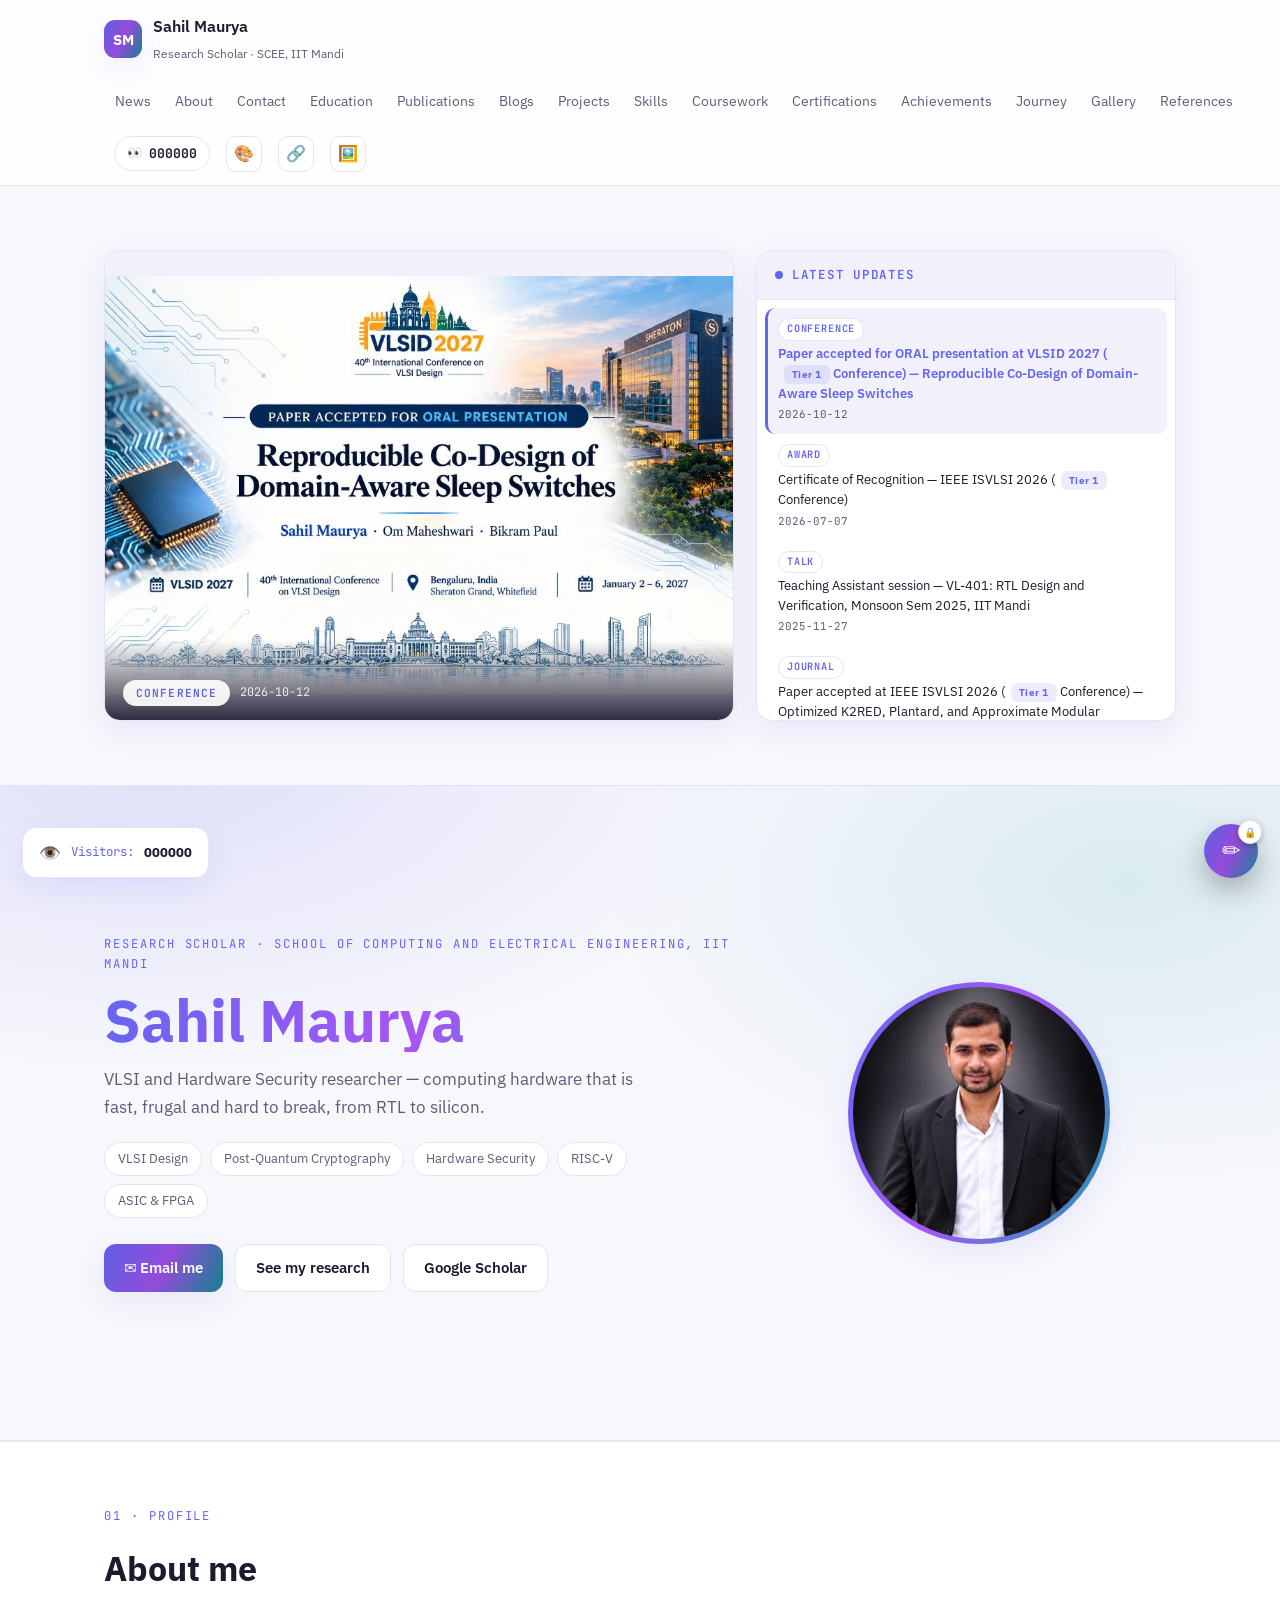
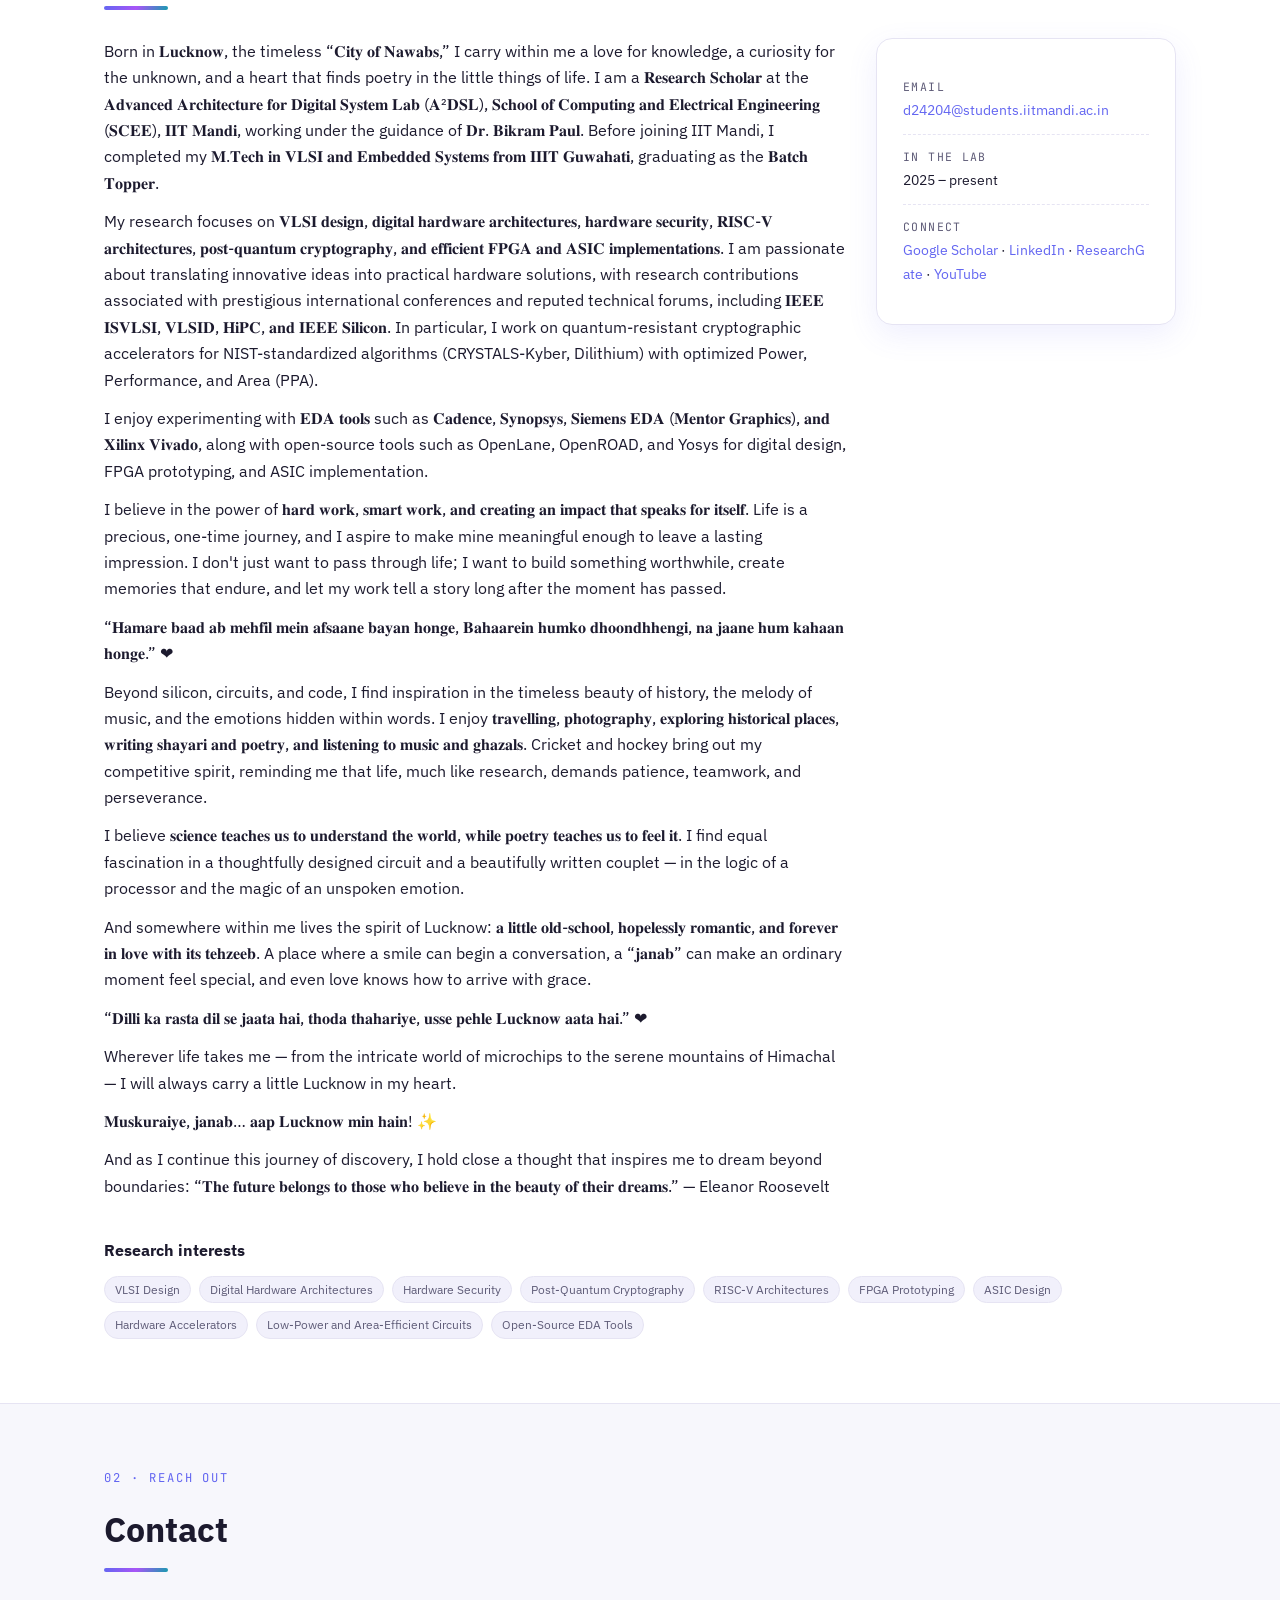
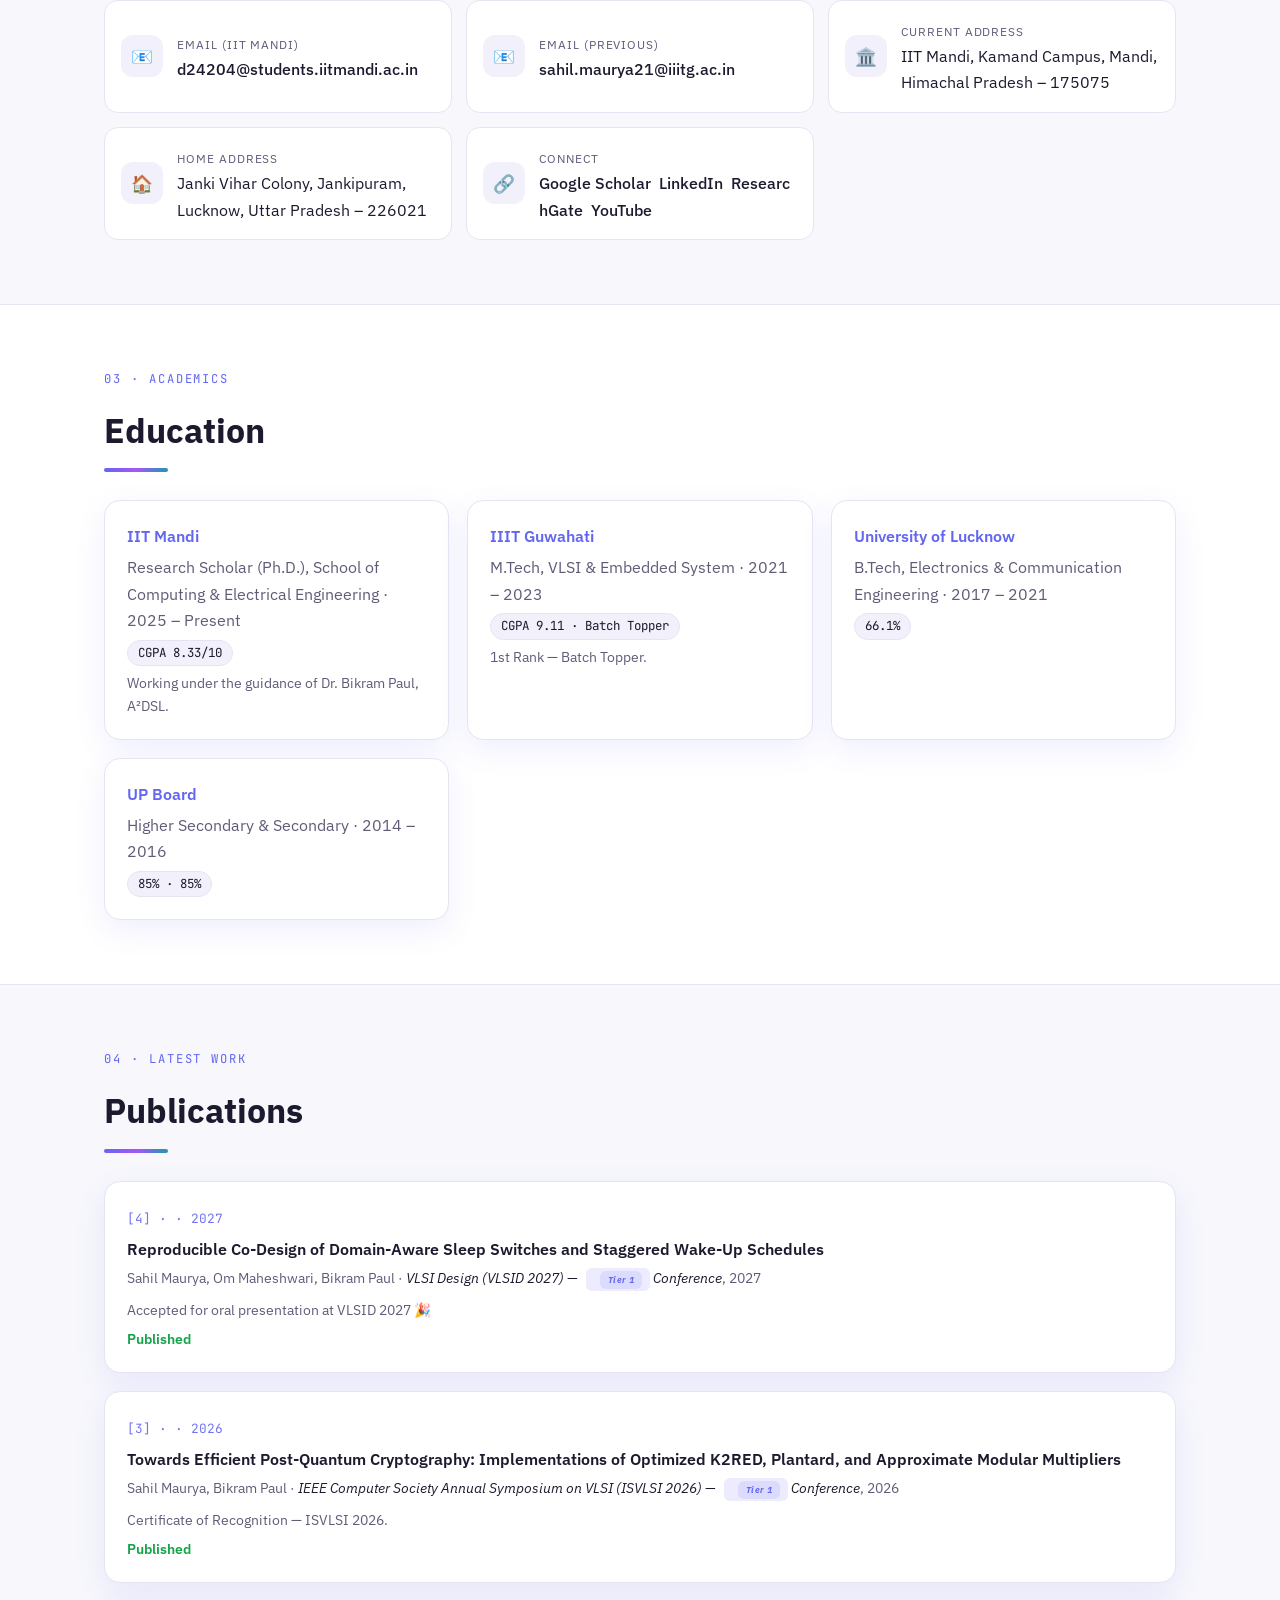
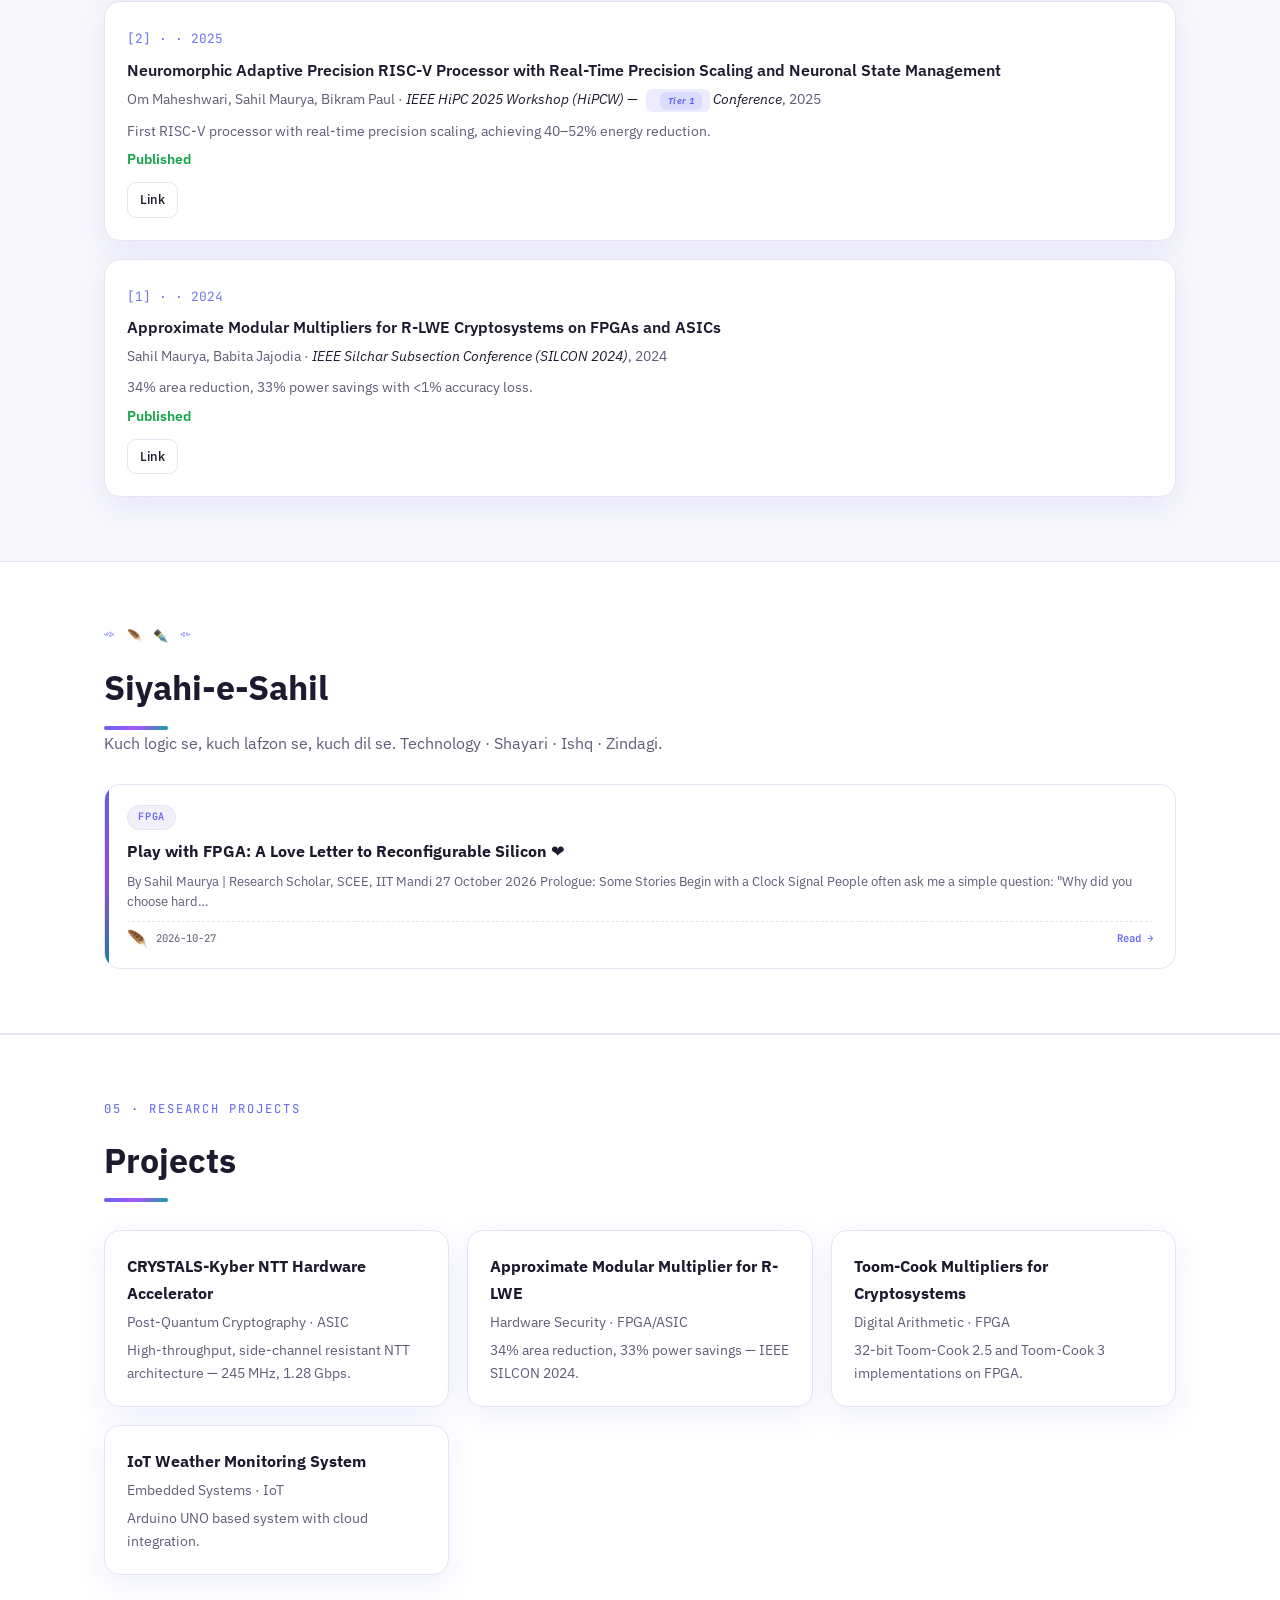
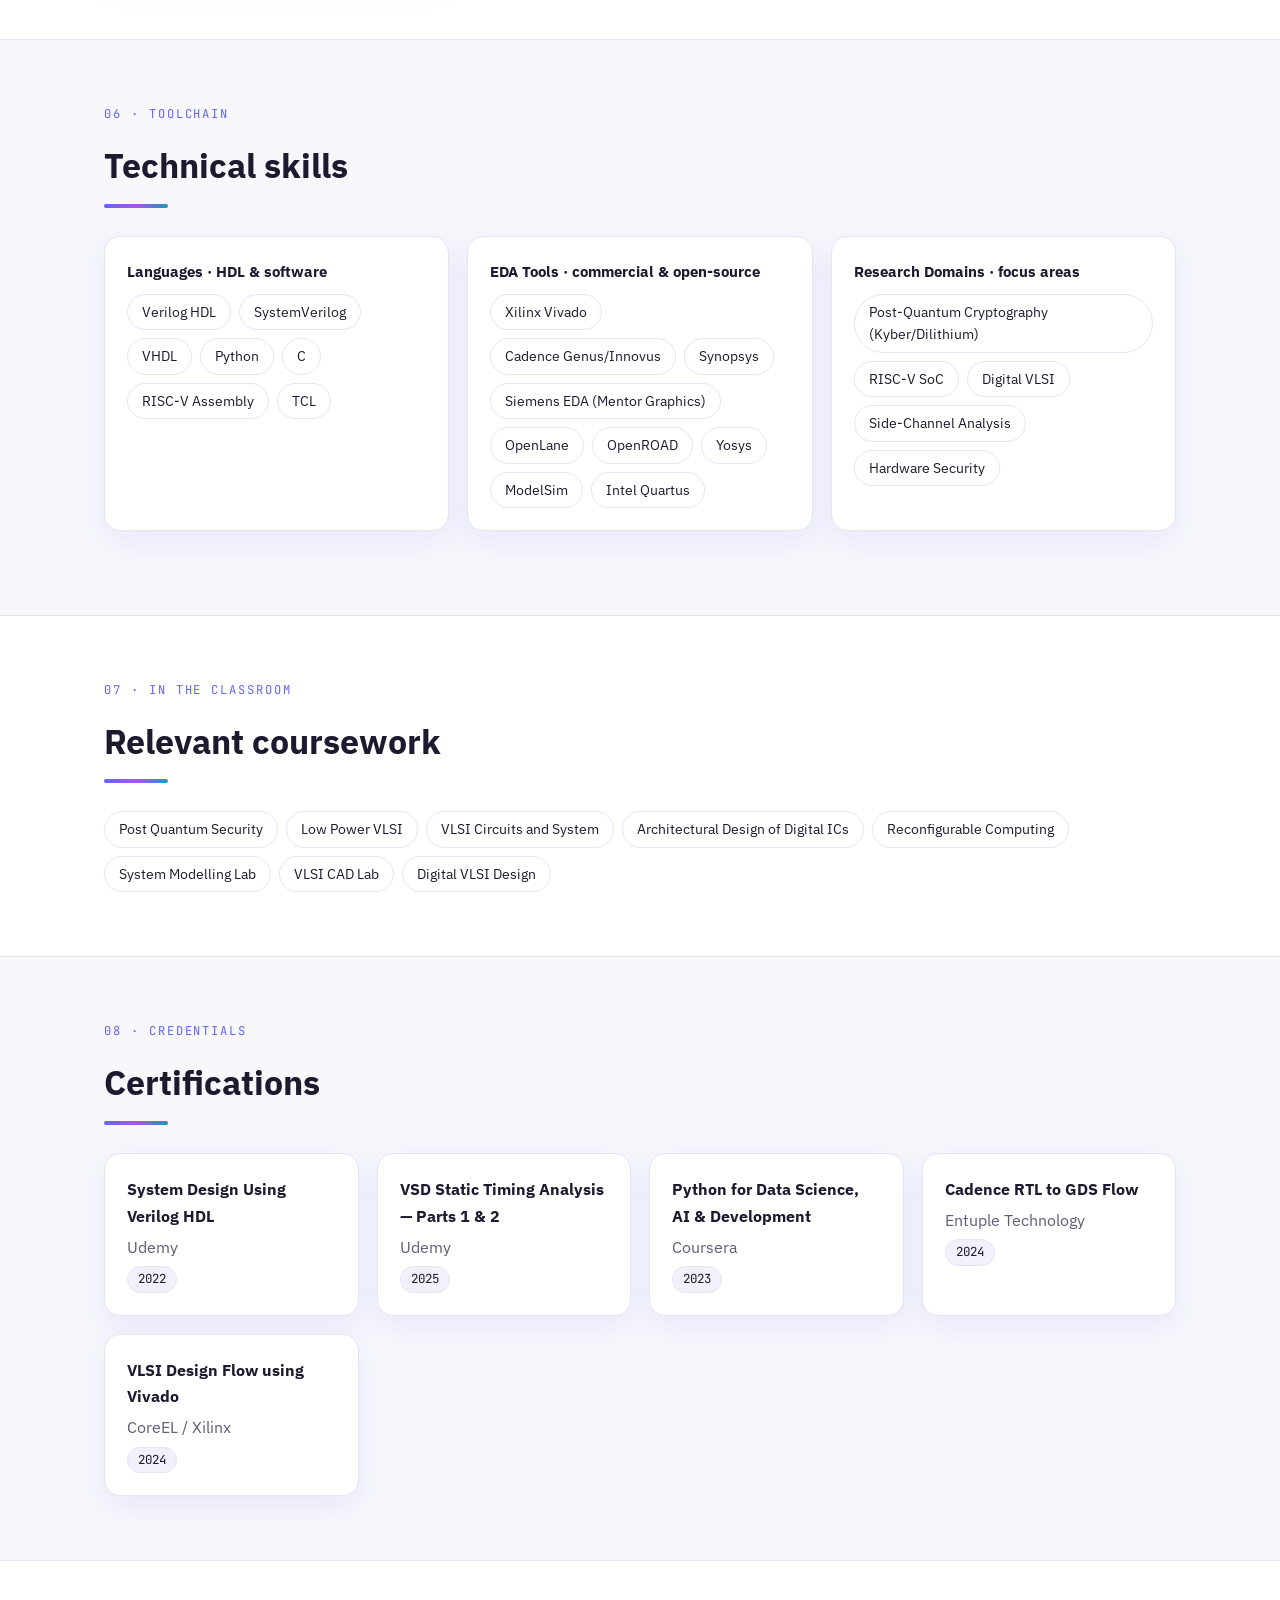
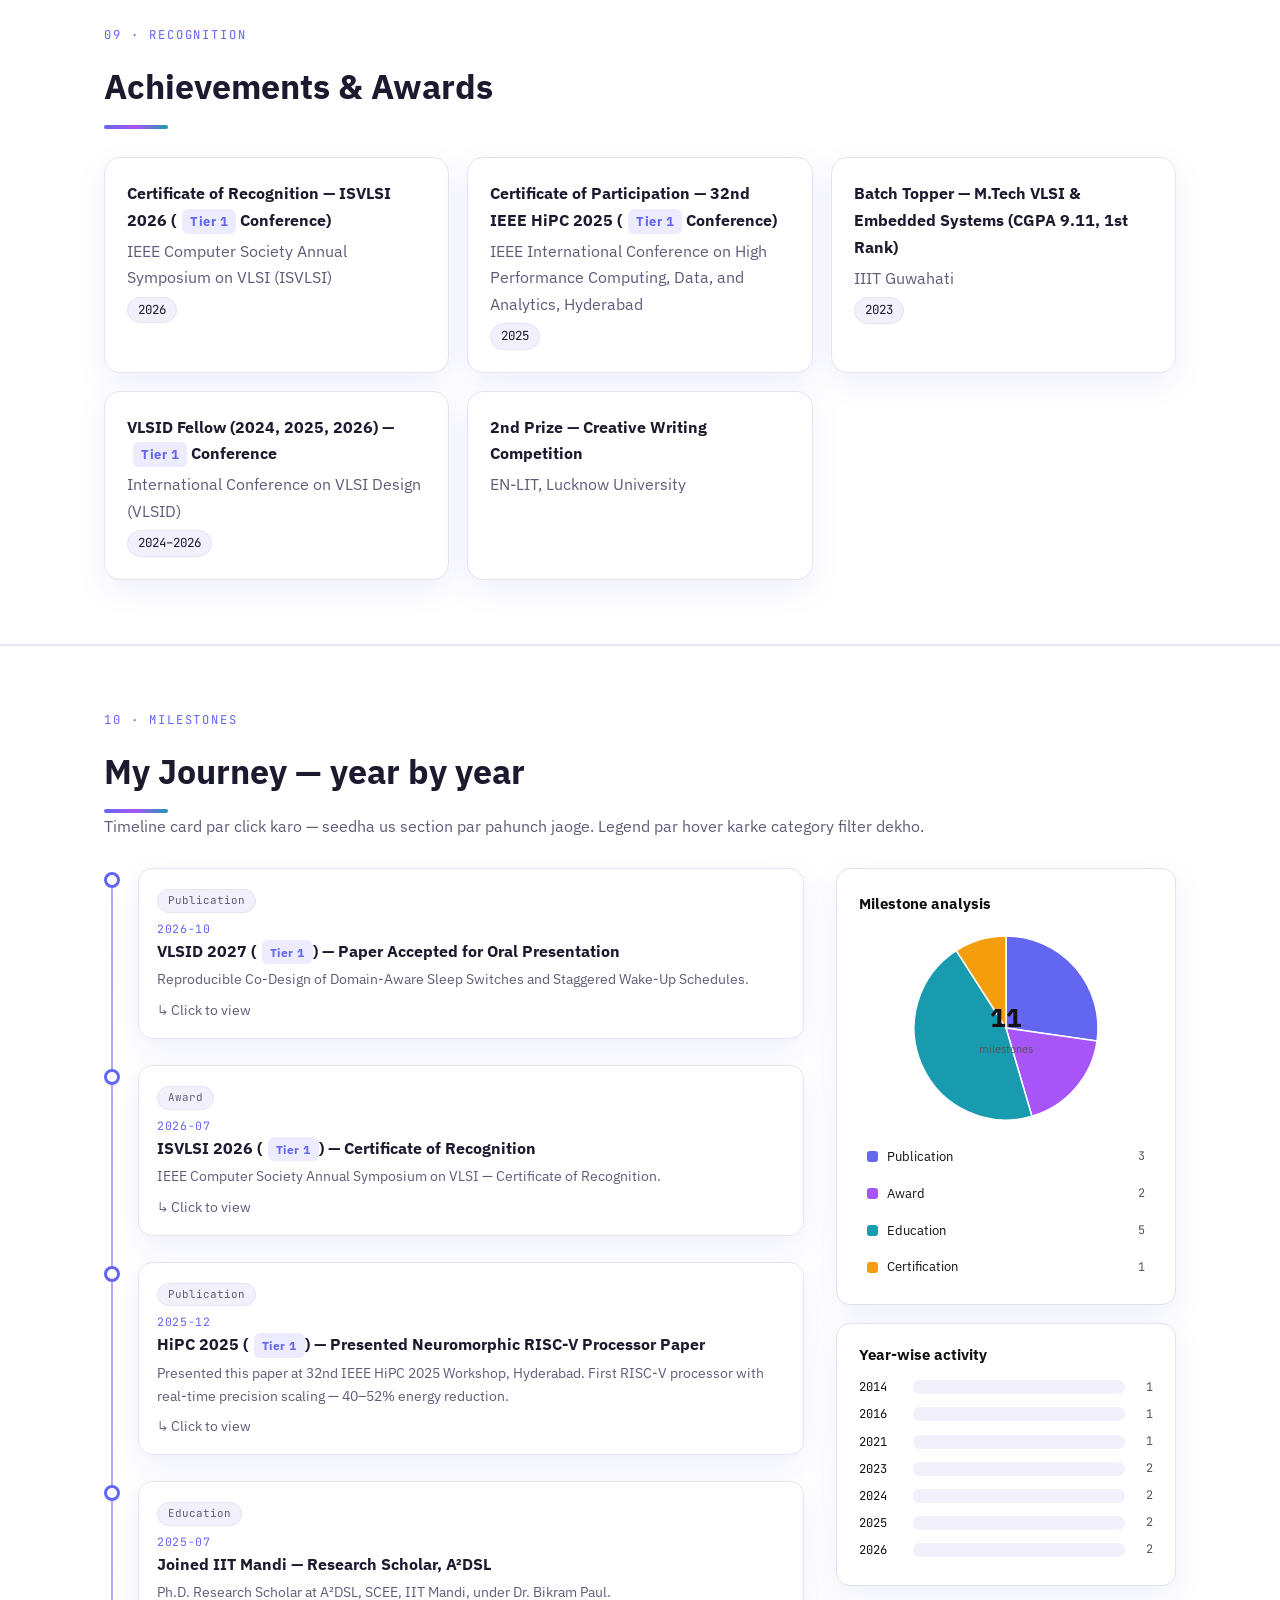
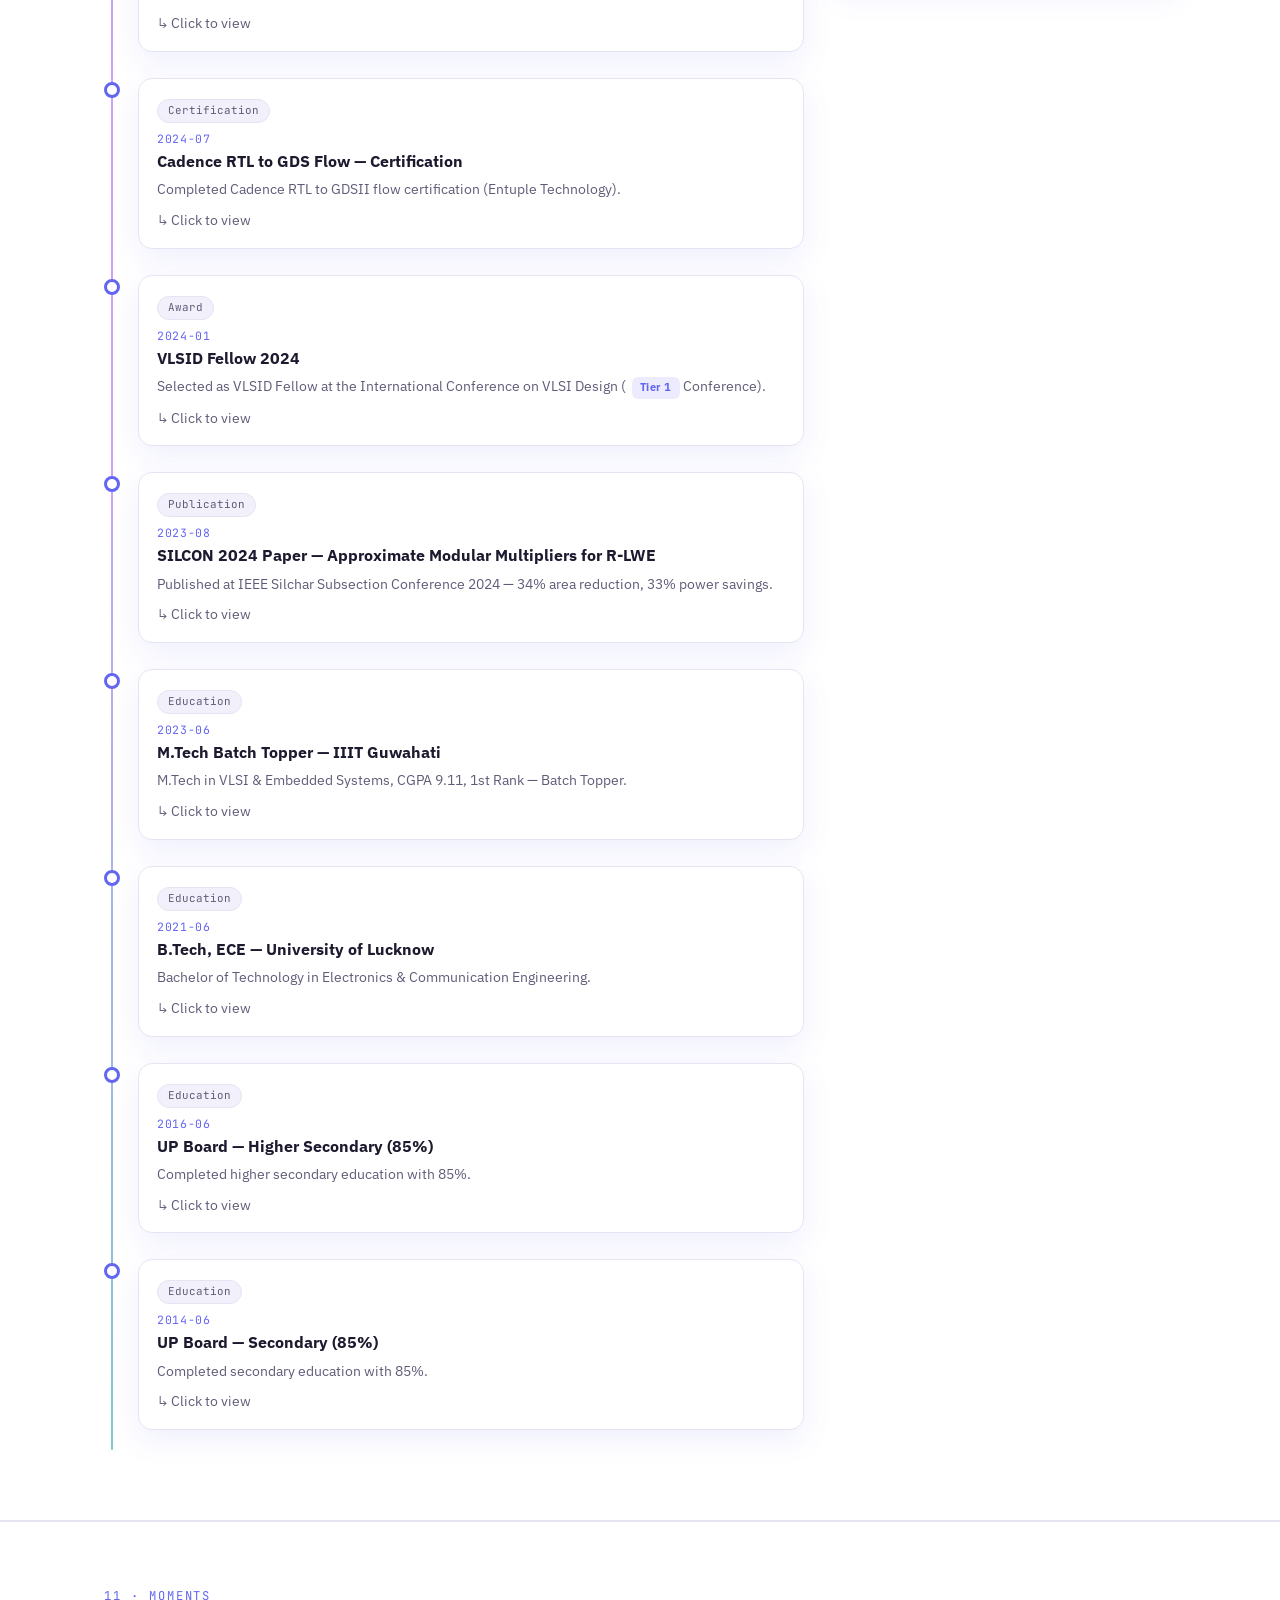
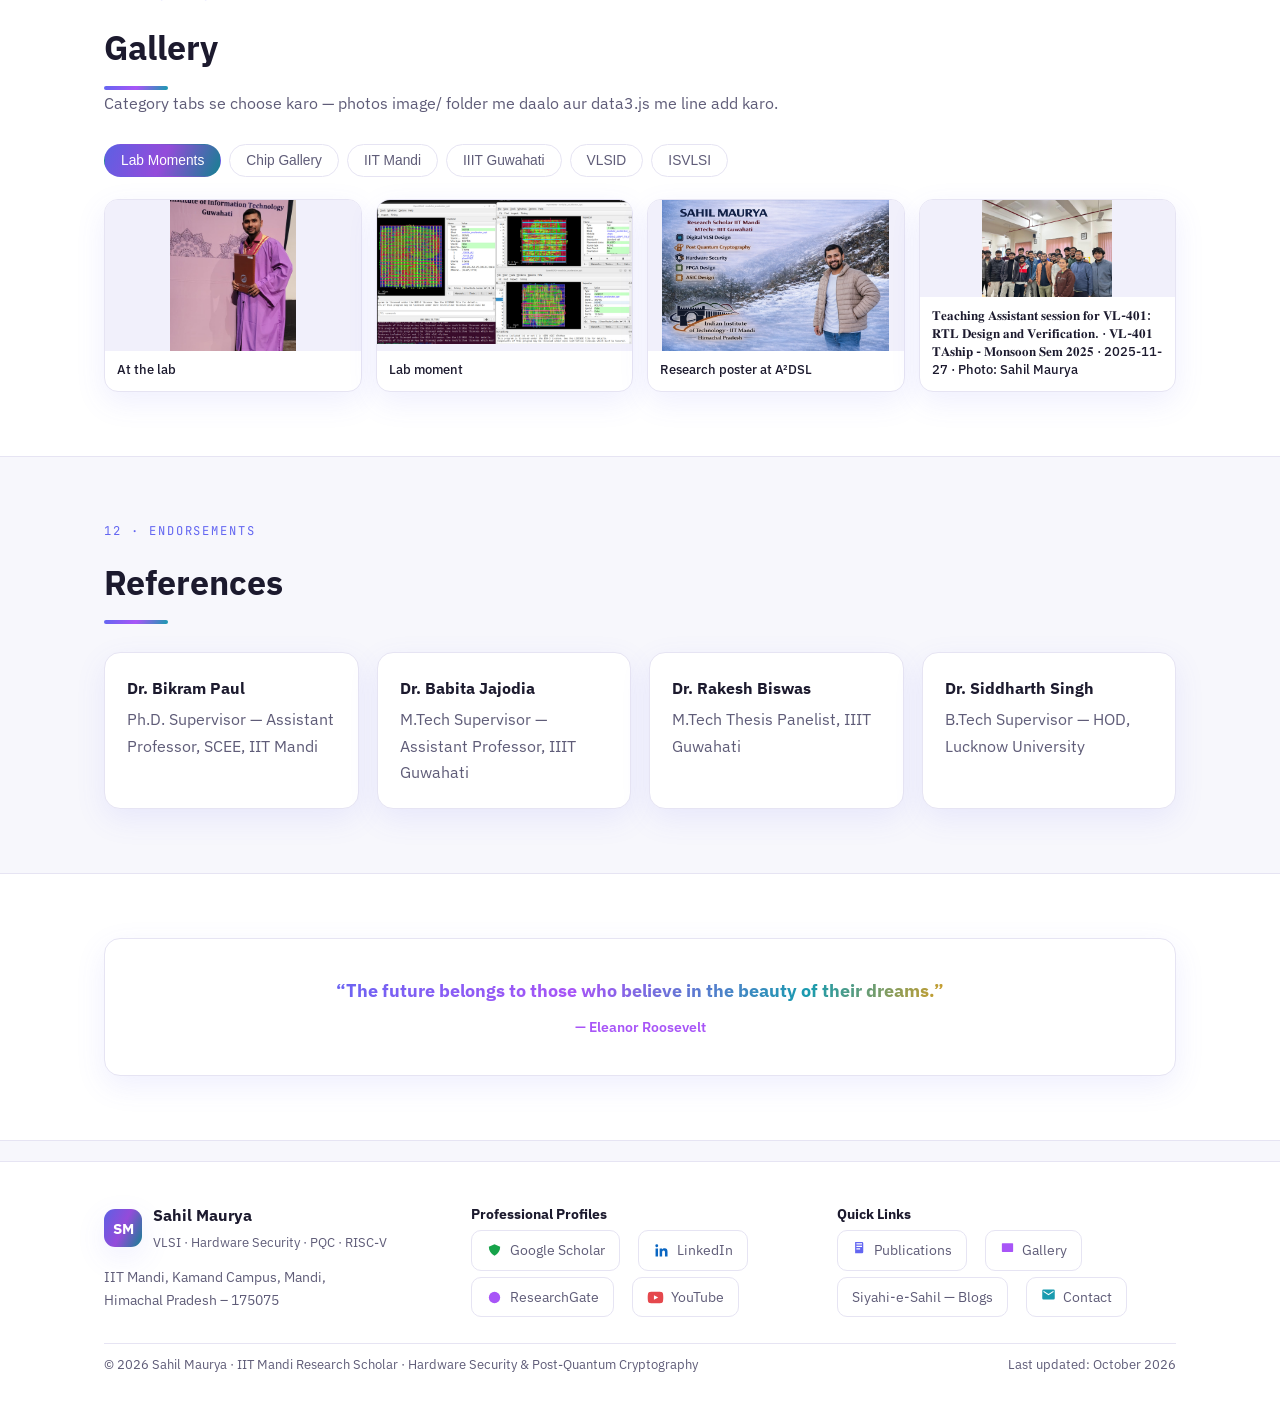
==== commit 38cc36d5: "index: v39 cache-bust (visitor fix)" ====
--- a/index.html
+++ b/index.html
@@ -162,10 +162,10 @@
 <script src="app.js"></script>
 <script src="app2.js"></script>
 <script src="app3.js"></script>
-<script src="app30.js?v=38"></script>
-<script src="app31.js?v=38"></script>
-<script src="app4.js?v=38"></script>
+<script src="app30.js?v=39"></script>
+<script src="app31.js?v=39"></script>
+<script src="app4.js?v=39"></script>
 <script src="app27.js"></script>
-<script src="app38.js?v=38"></script>
+<script src="app38.js?v=39"></script>
 </body>
 </html>
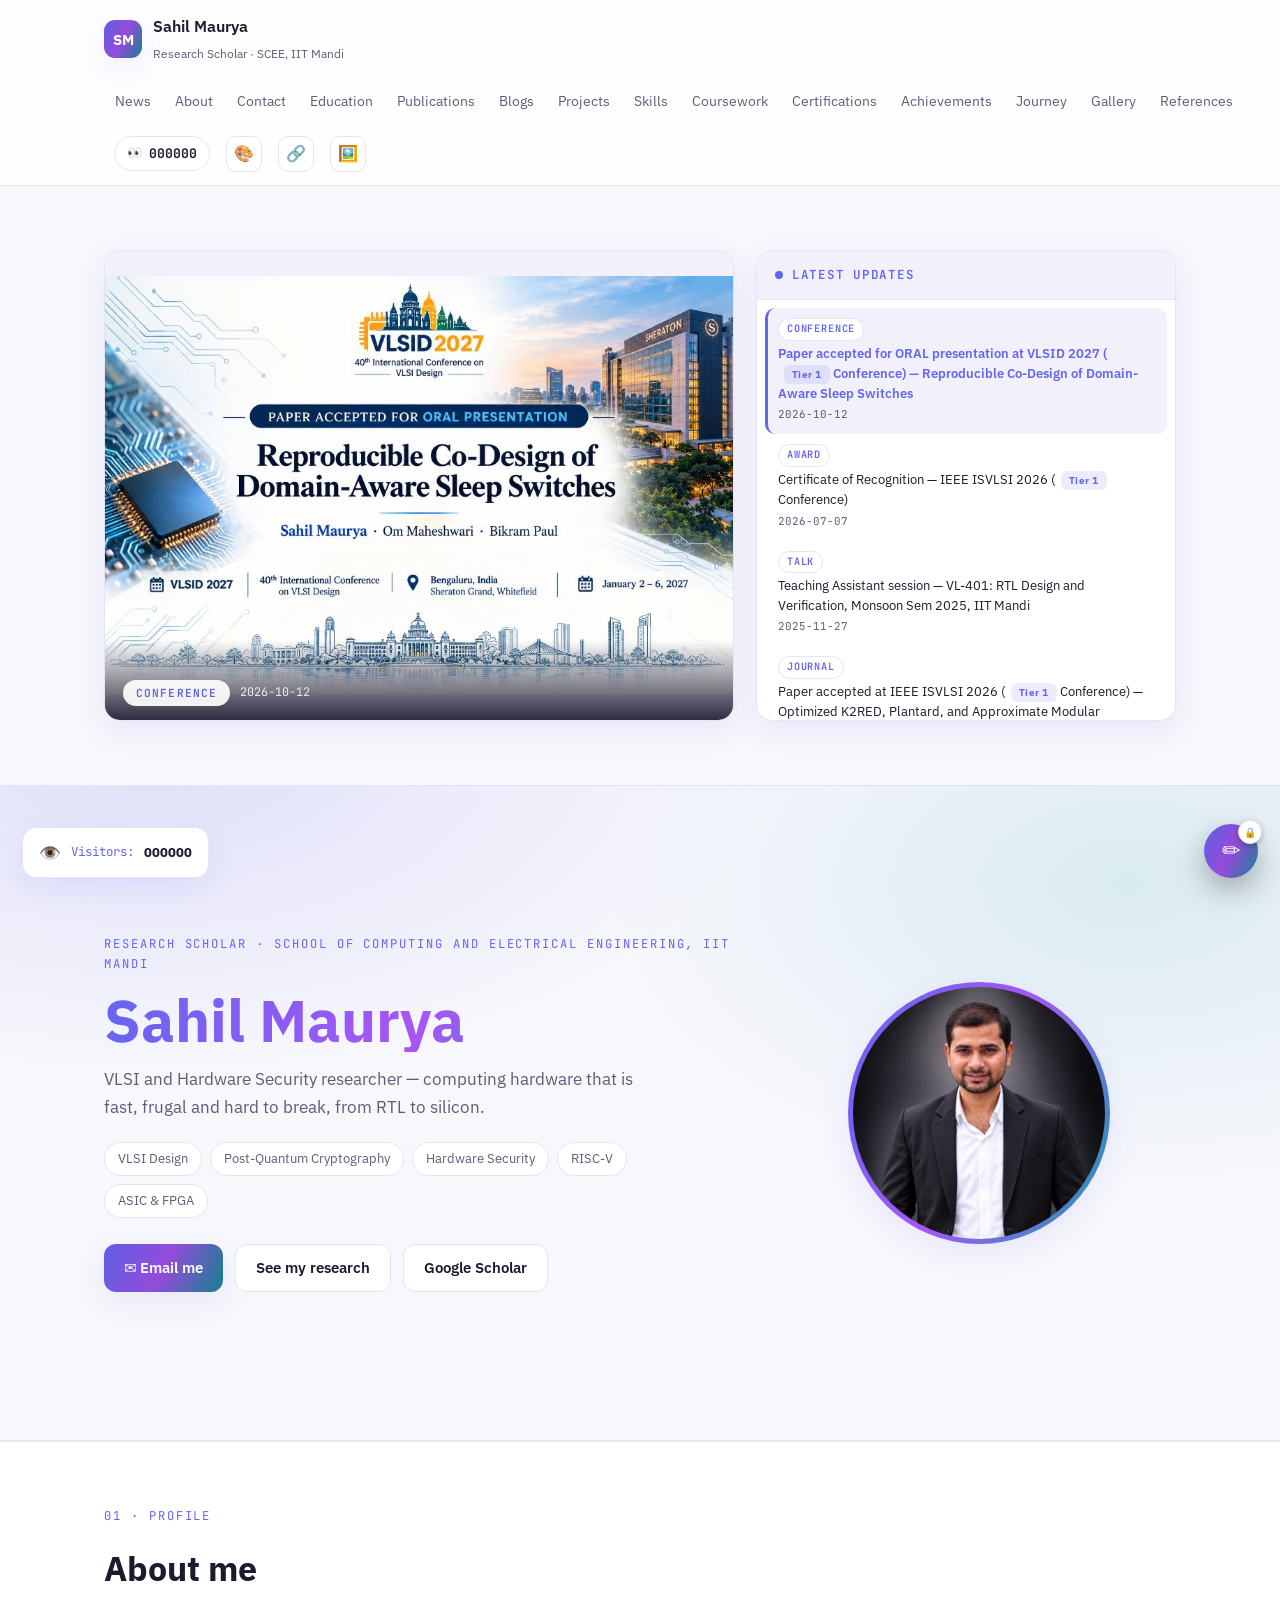
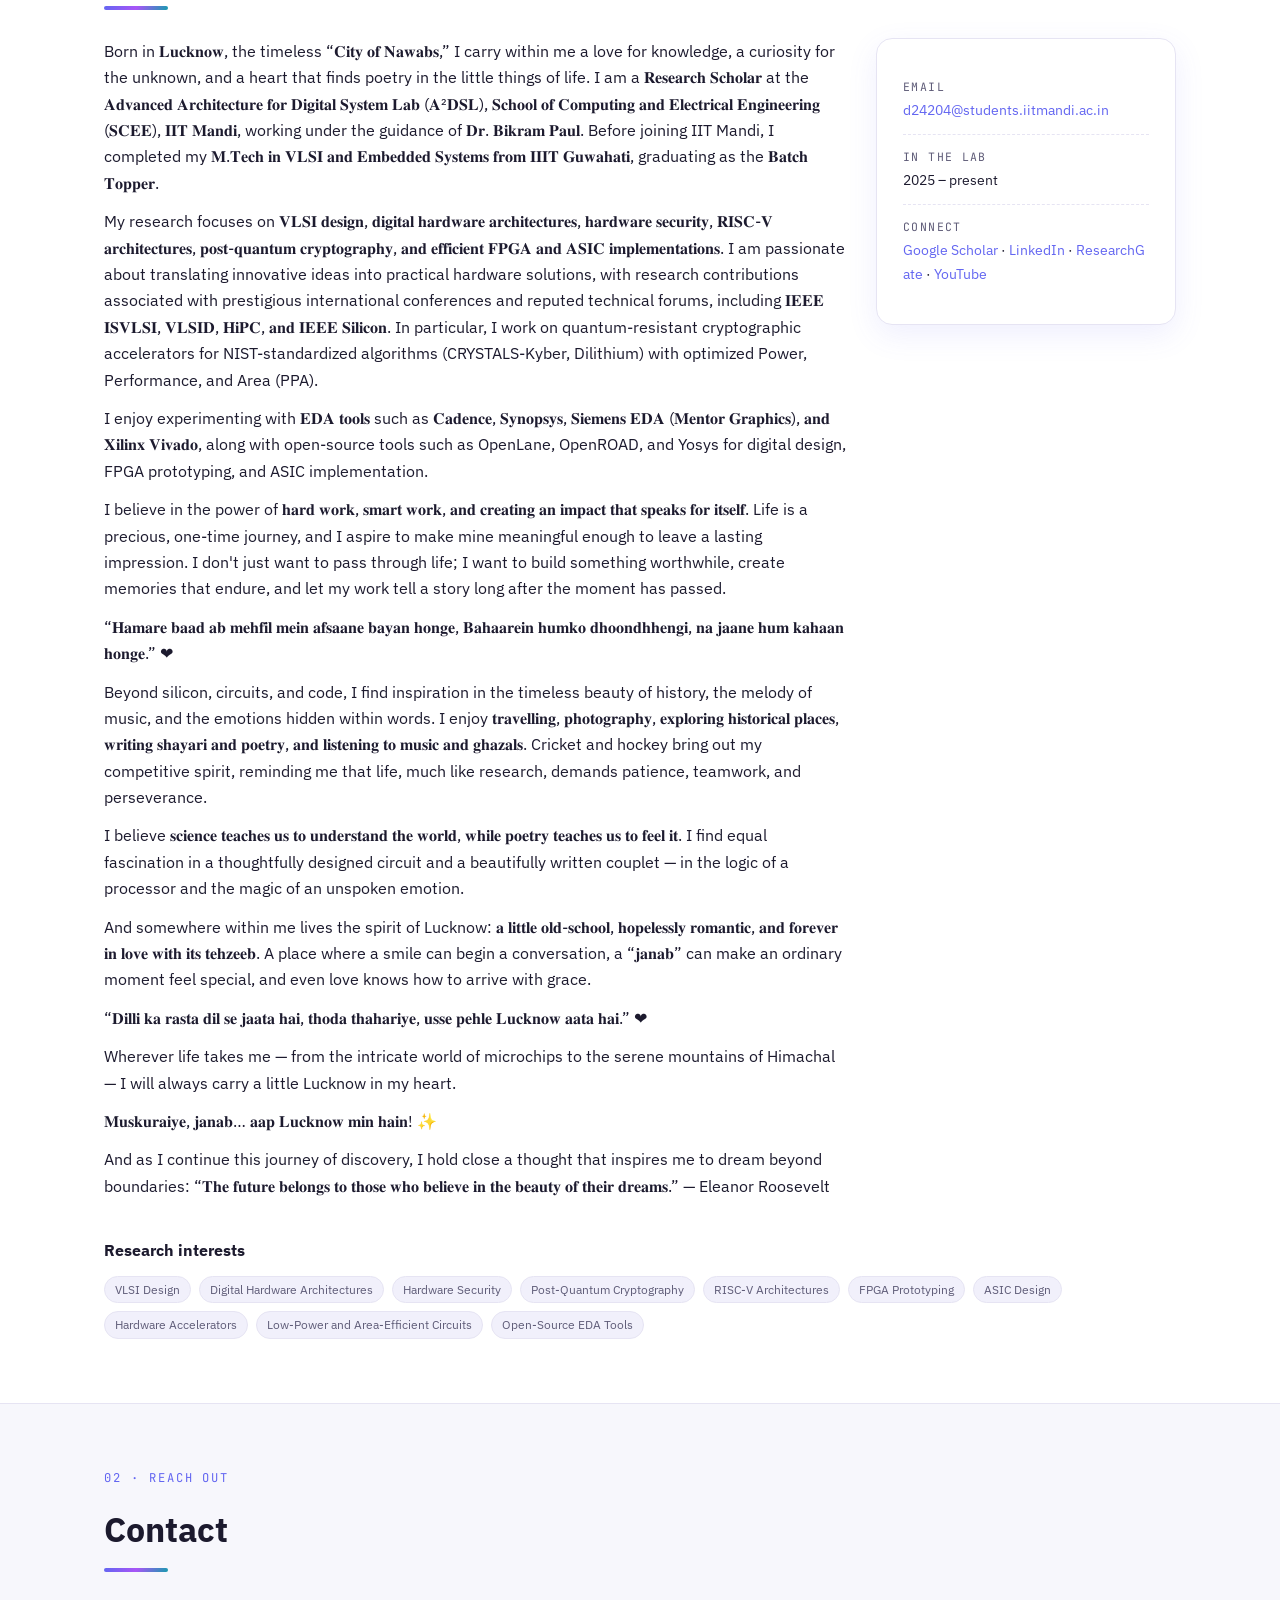
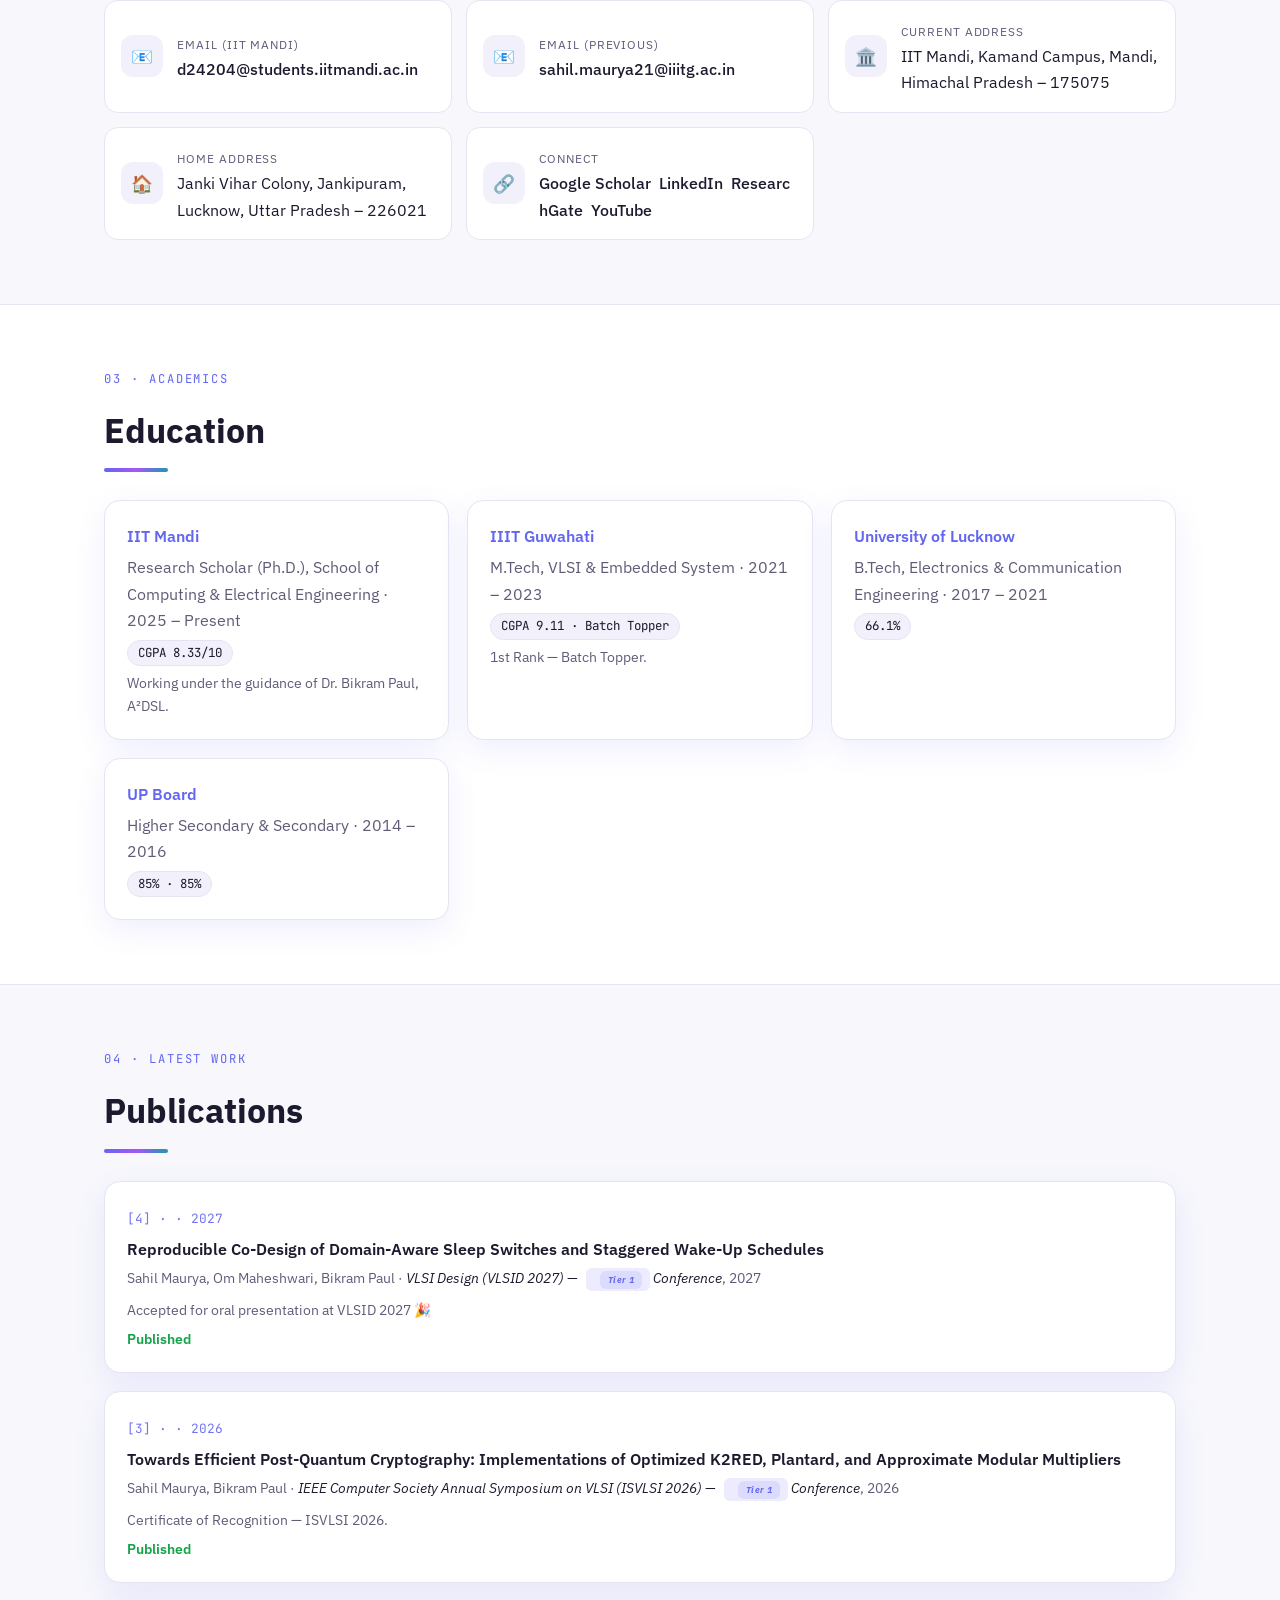
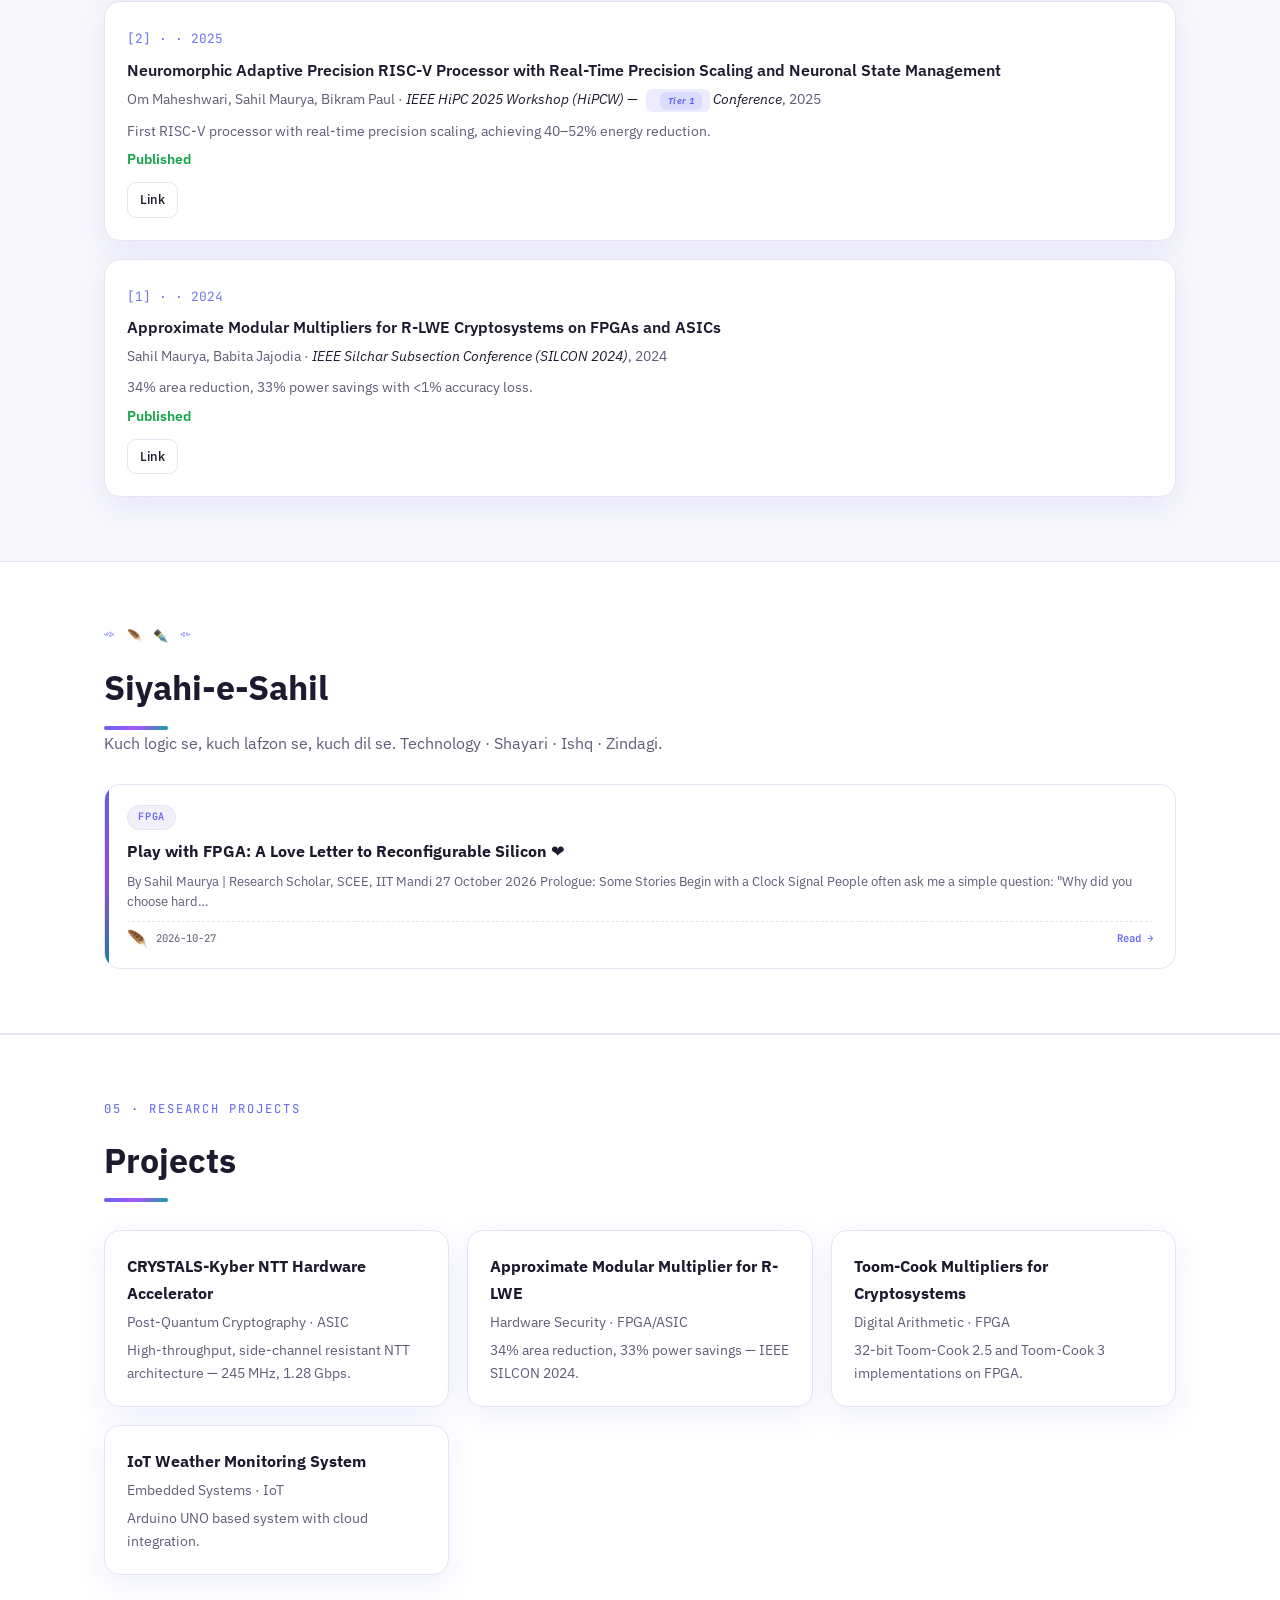
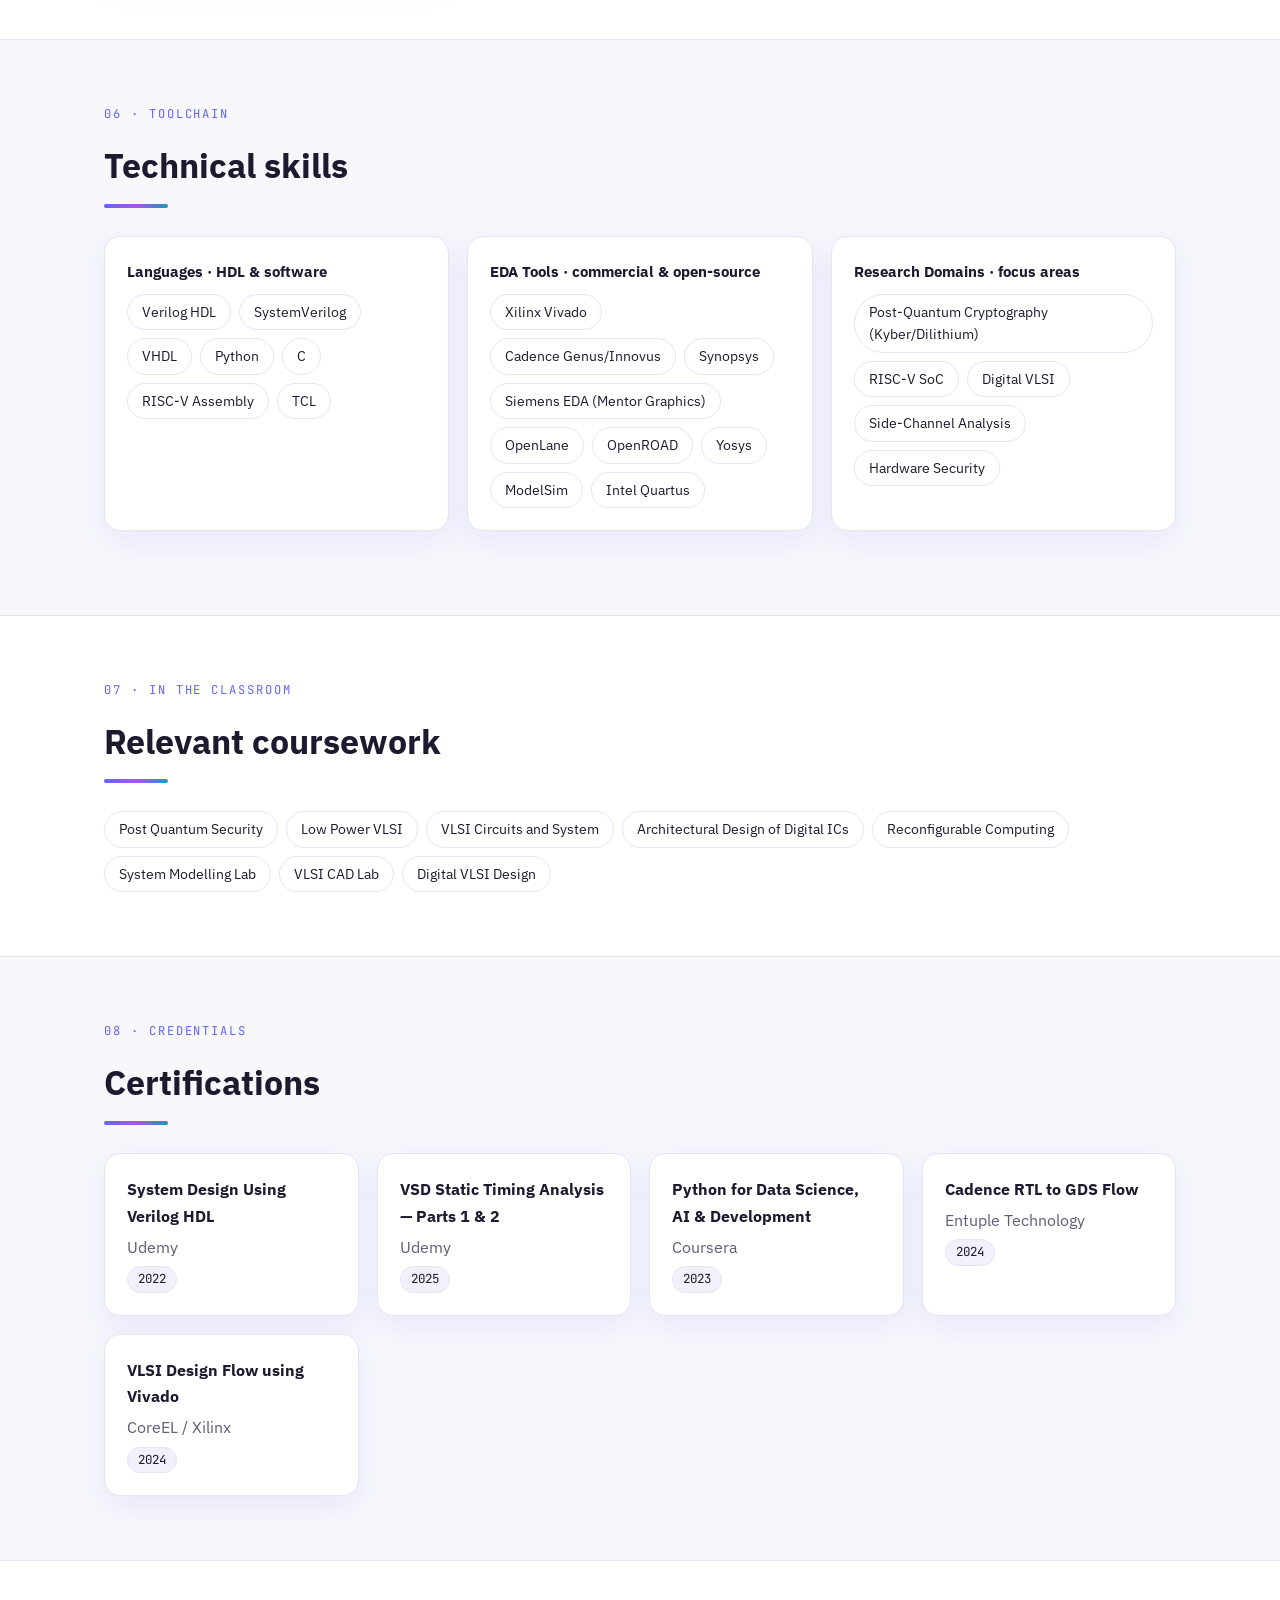
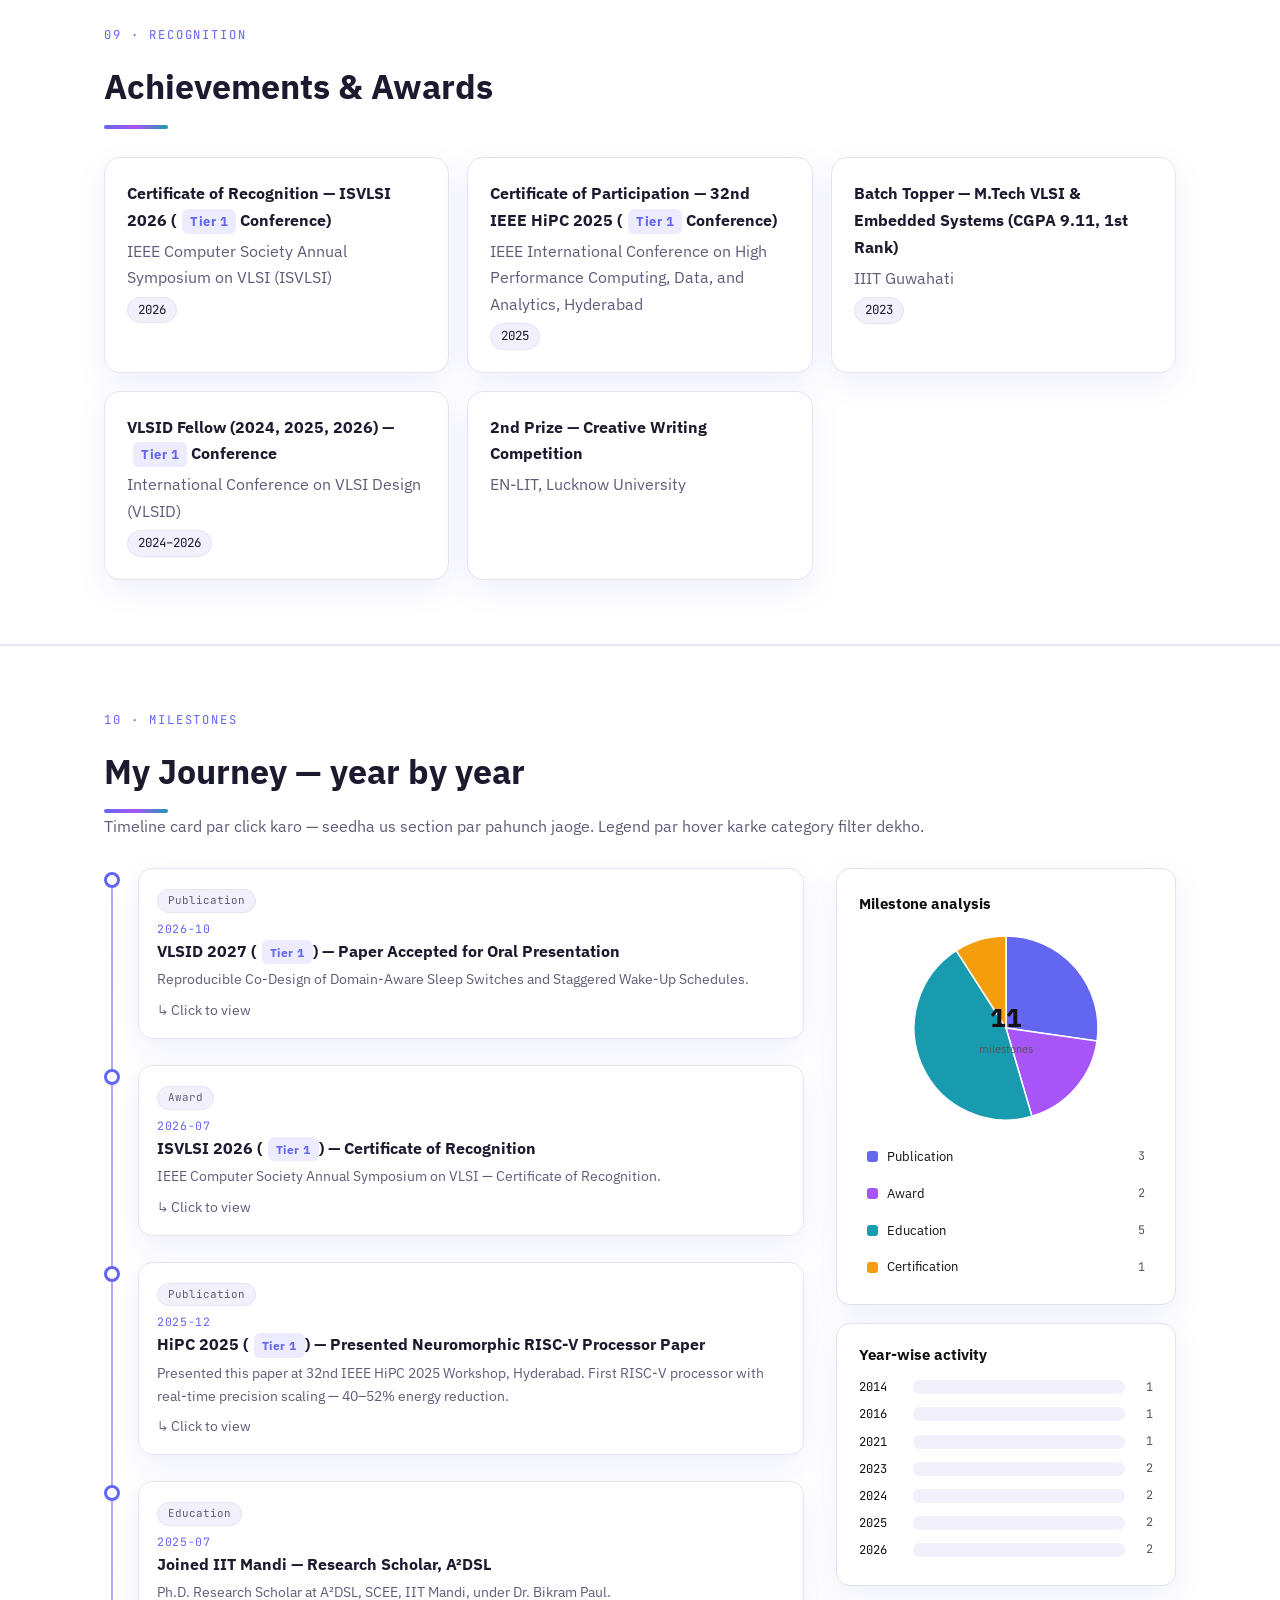
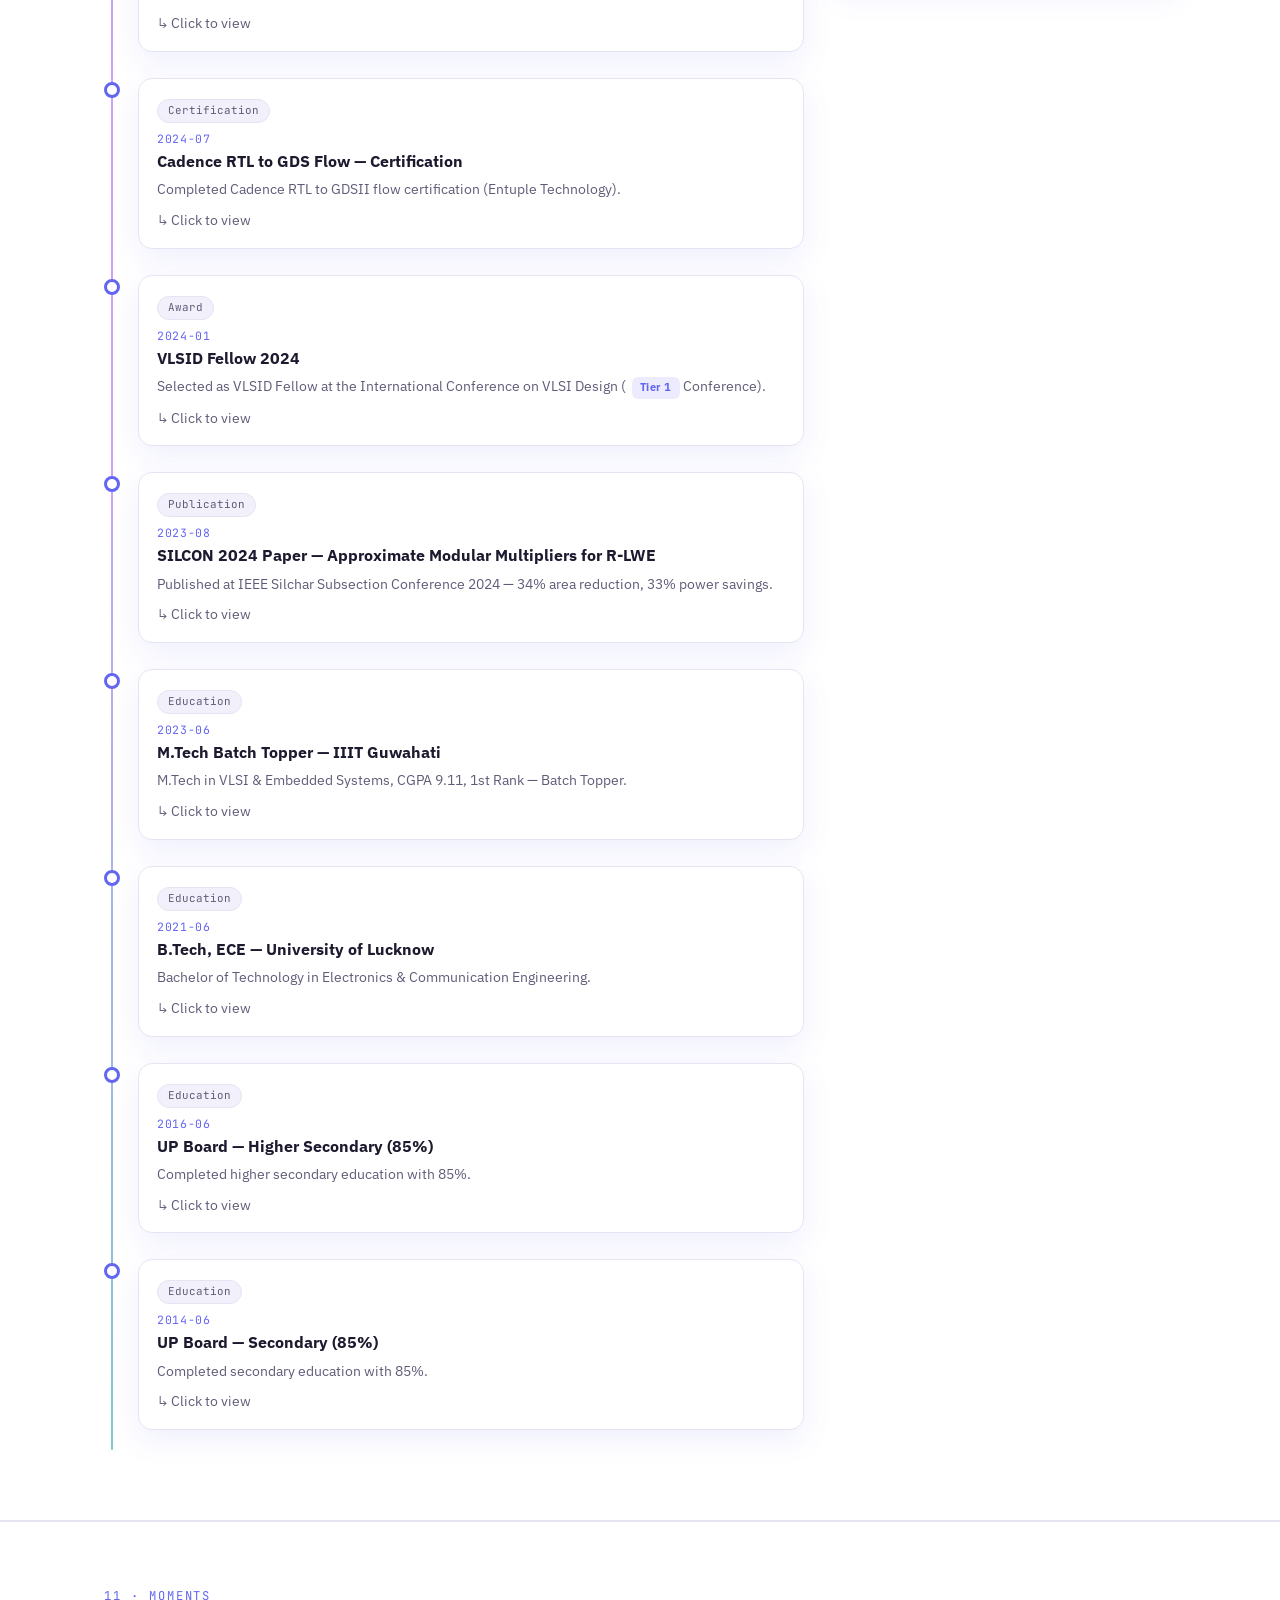
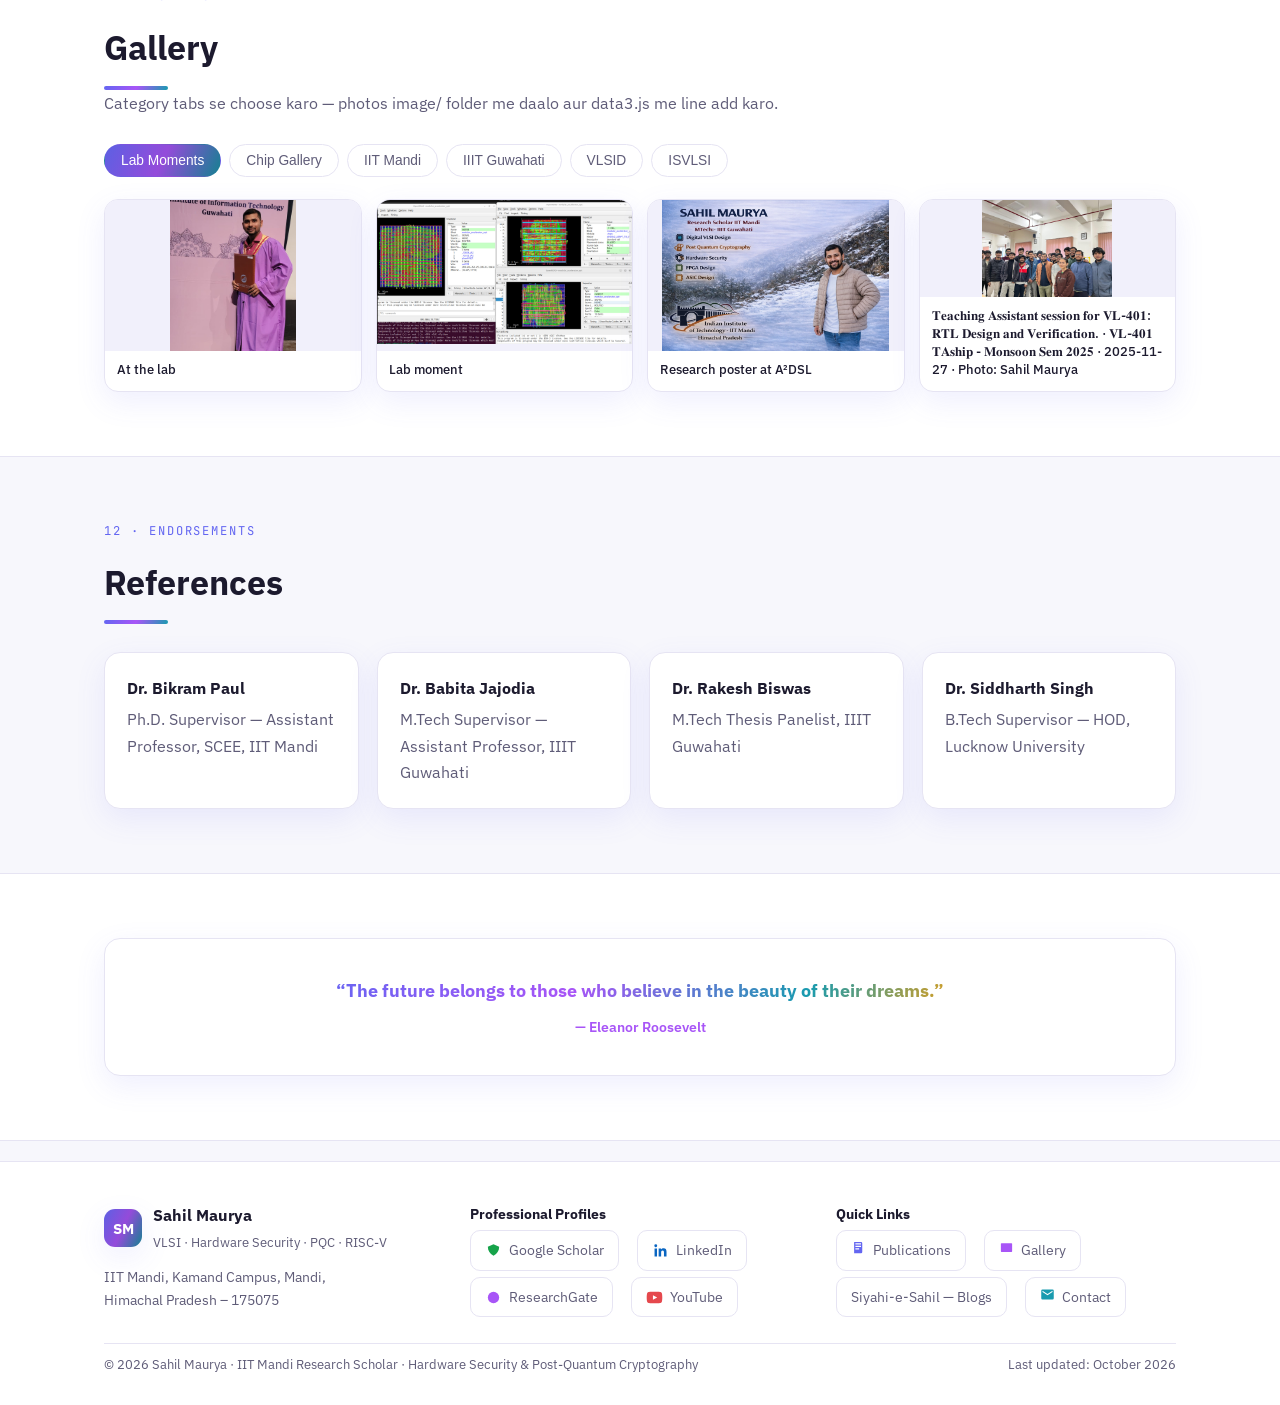
==== commit 3de3abc2: "Load gallery-fix.js after data4.js to override stale editor gallery (album names + broken image path" ====
--- a/index.html
+++ b/index.html
@@ -8,9 +8,9 @@
 <link rel="preconnect" href="https://fonts.googleapis.com">
 <link rel="preconnect" href="https://fonts.gstatic.com" crossorigin>
 <link href="https://fonts.googleapis.com/css2?family=IBM+Plex+Sans:wght@400;500;600;700&family=JetBrains+Mono:wght@400;600&display=swap" rel="stylesheet">
-<link rel="stylesheet" href="style.css">
-<link rel="stylesheet" href="style-update.css">
-<link rel="stylesheet" href="themes.css">
+<link rel="stylesheet" href="style.css?v=40">
+<link rel="stylesheet" href="style-update.css?v=40">
+<link rel="stylesheet" href="themes.css?v=40">
 </head>
 <body>
 <a class="skip" href="#main">Skip to the main content</a>
@@ -119,6 +119,8 @@
   <div class="wrap">
     <div class="section-head reveal"><p class="kicker">11 · Moments</p><h2>Gallery</h2><div class="rule"></div></div>
     <div class="gal g4" id="photoGal"></div>
+    <div id="catTabs"></div>
+    <div class="gal g4" id="catGal"></div>
   </div>
 </section>
 <section id="references">
@@ -154,18 +156,19 @@
     <div class="copyright"><span id="footCopy"></span><span id="footUpd"></span></div>
   </div>
 </footer>
-<script src="data.js"></script>
-<script src="data2.js"></script>
-<script src="data3.js"></script>
-<script src="data4.js"></script>
-<script src="app26.js"></script>
-<script src="app.js"></script>
-<script src="app2.js"></script>
-<script src="app3.js"></script>
-<script src="app30.js?v=39"></script>
-<script src="app31.js?v=39"></script>
-<script src="app4.js?v=39"></script>
-<script src="app27.js"></script>
-<script src="app38.js?v=39"></script>
+<script src="data.js?v=40"></script>
+<script src="data2.js?v=40"></script>
+<script src="data3.js?v=40"></script>
+<script src="data4.js?v=40"></script>
+<script src="gallery-fix.js?v=40"></script>
+<script src="app26.js?v=40"></script>
+<script src="app.js?v=40"></script>
+<script src="app2.js?v=40"></script>
+<script src="app3.js?v=40"></script>
+<script src="app30.js?v=40"></script>
+<script src="app31.js?v=40"></script>
+<script src="app4.js?v=40"></script>
+<script src="app27.js?v=40"></script>
+<script src="app38.js?v=40"></script>
 </body>
 </html>
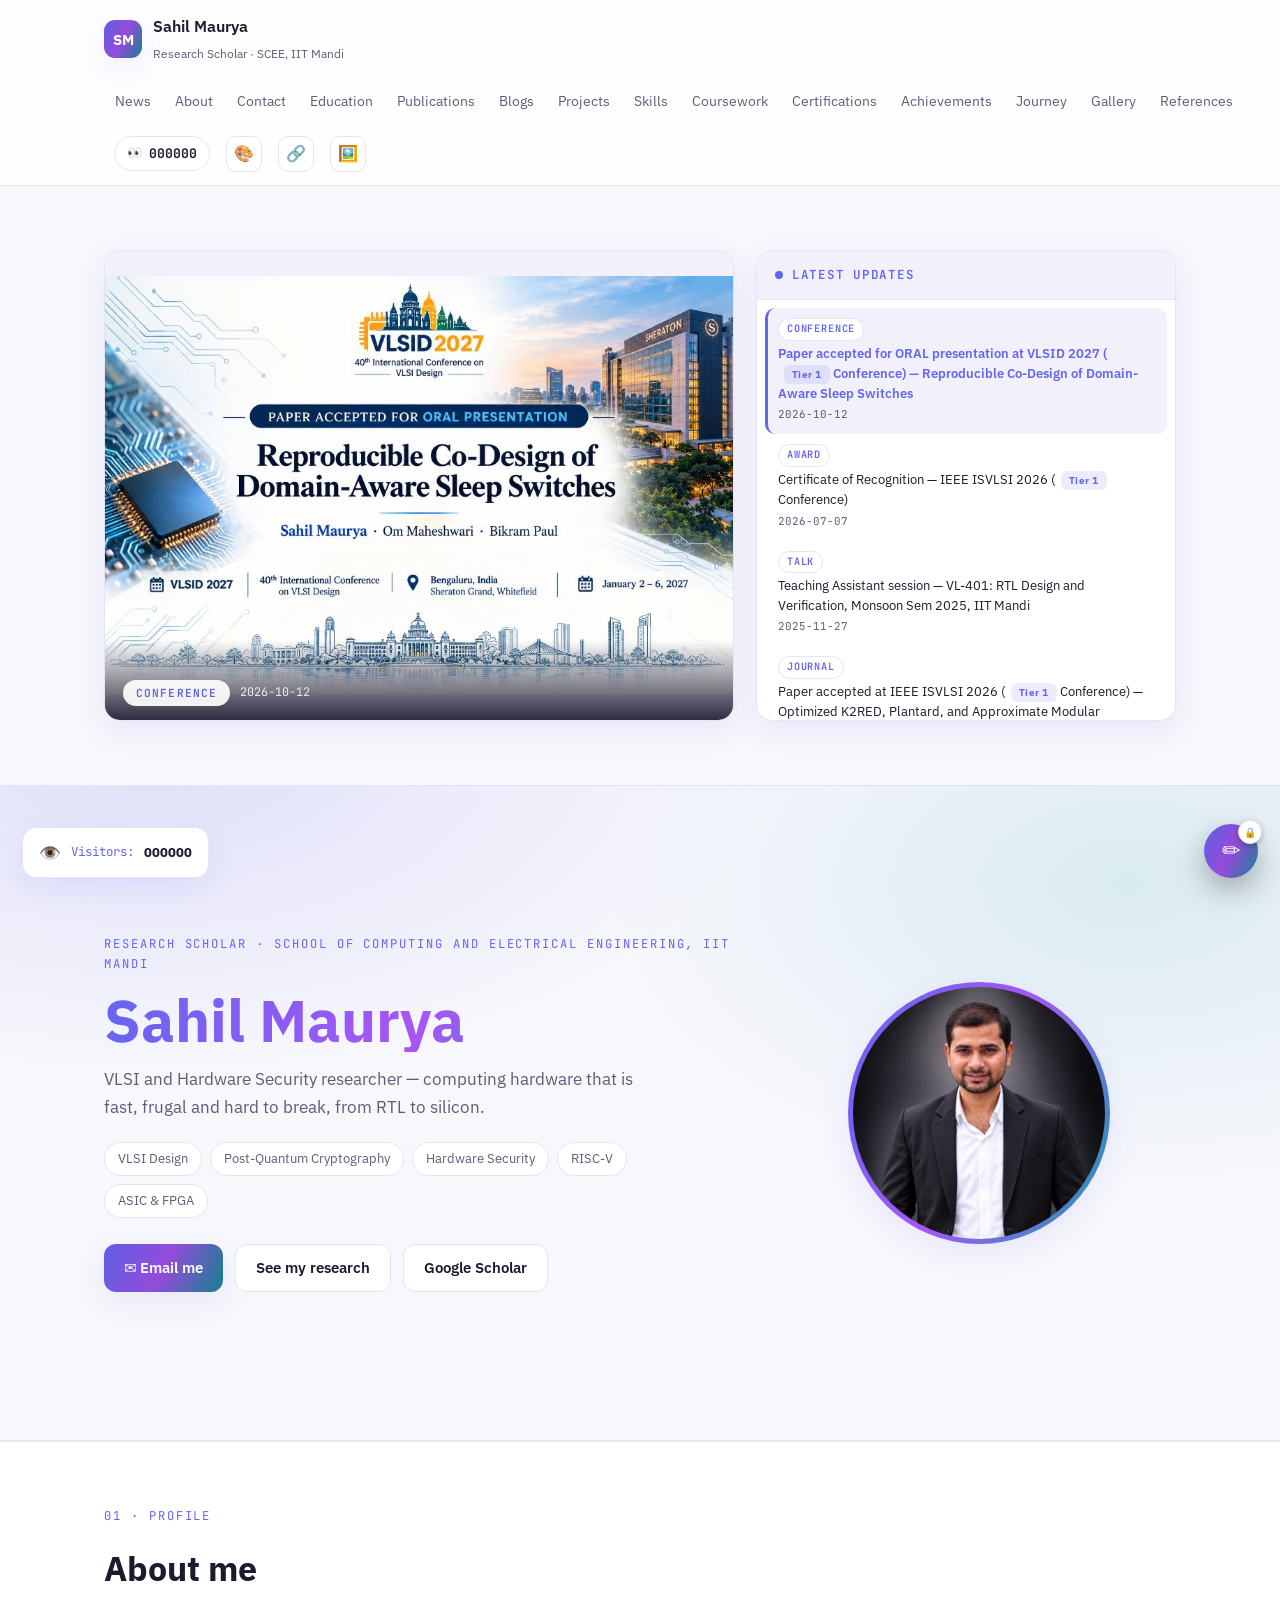
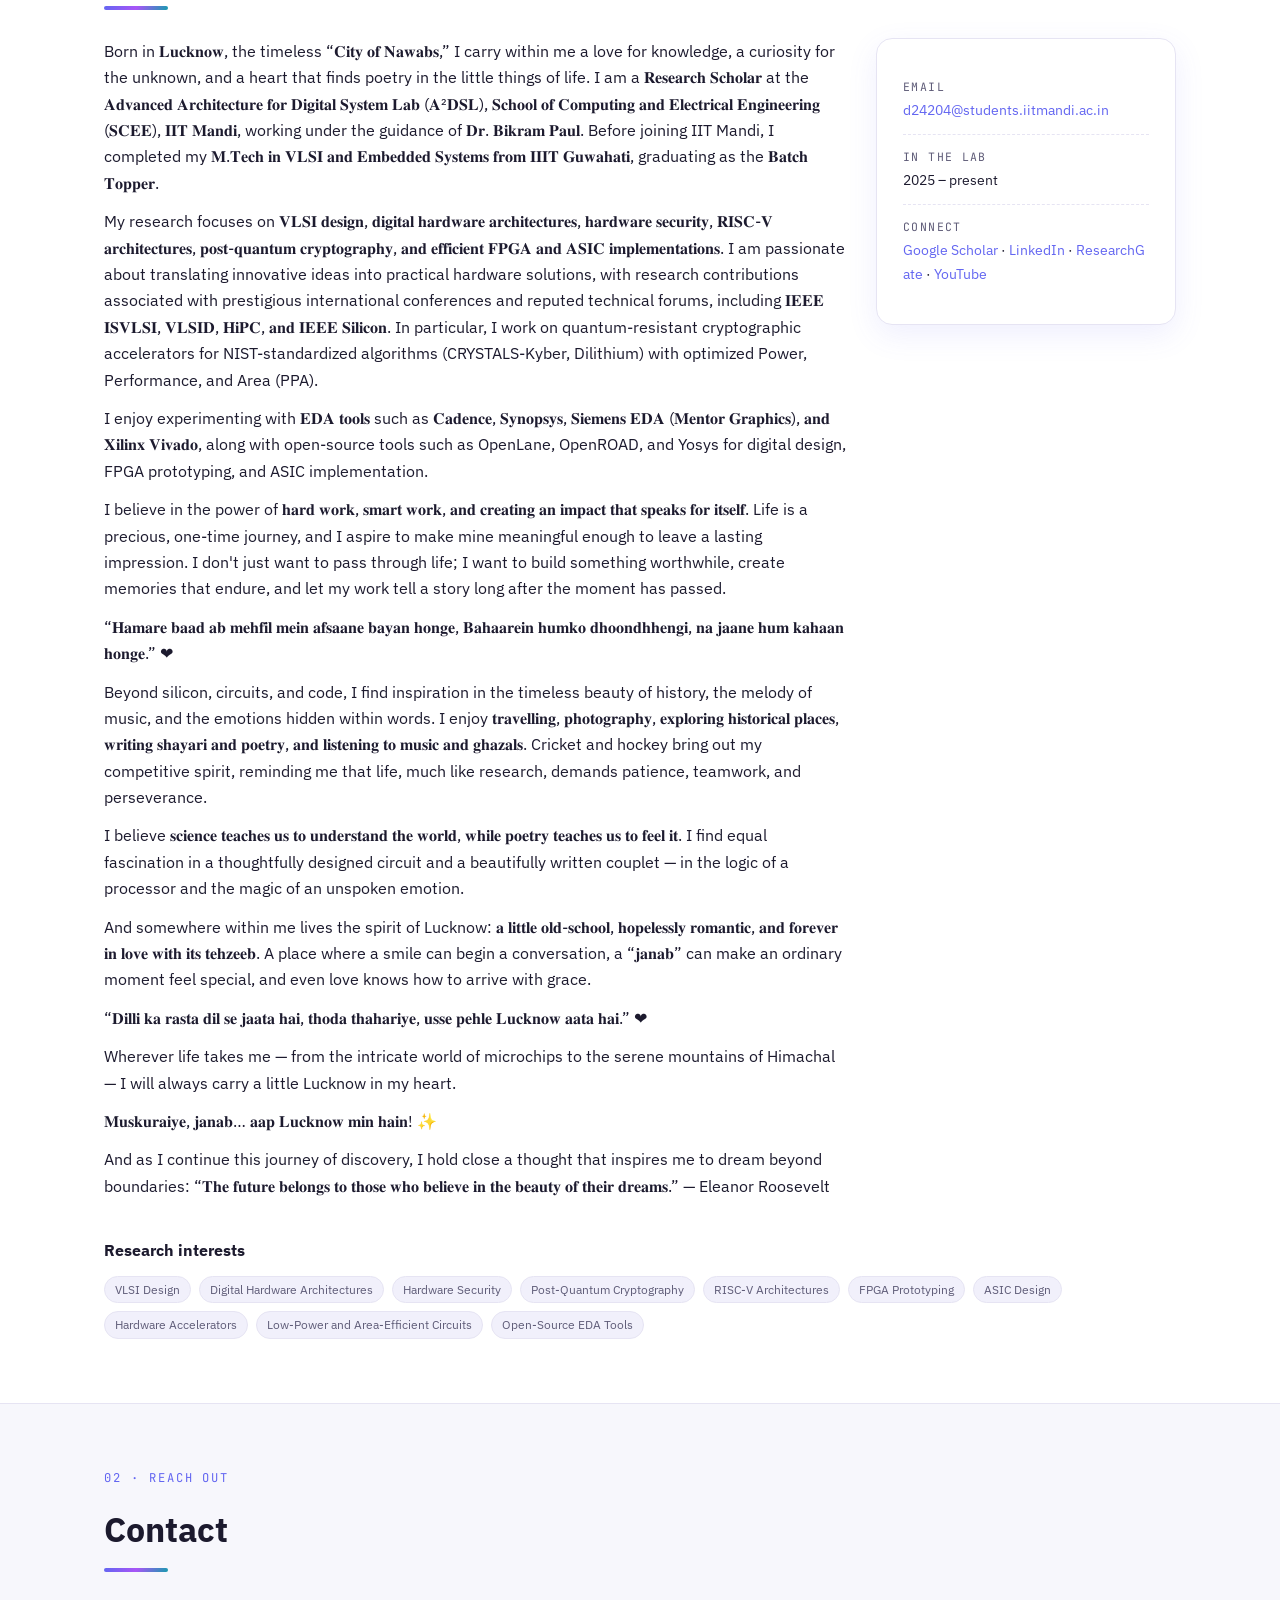
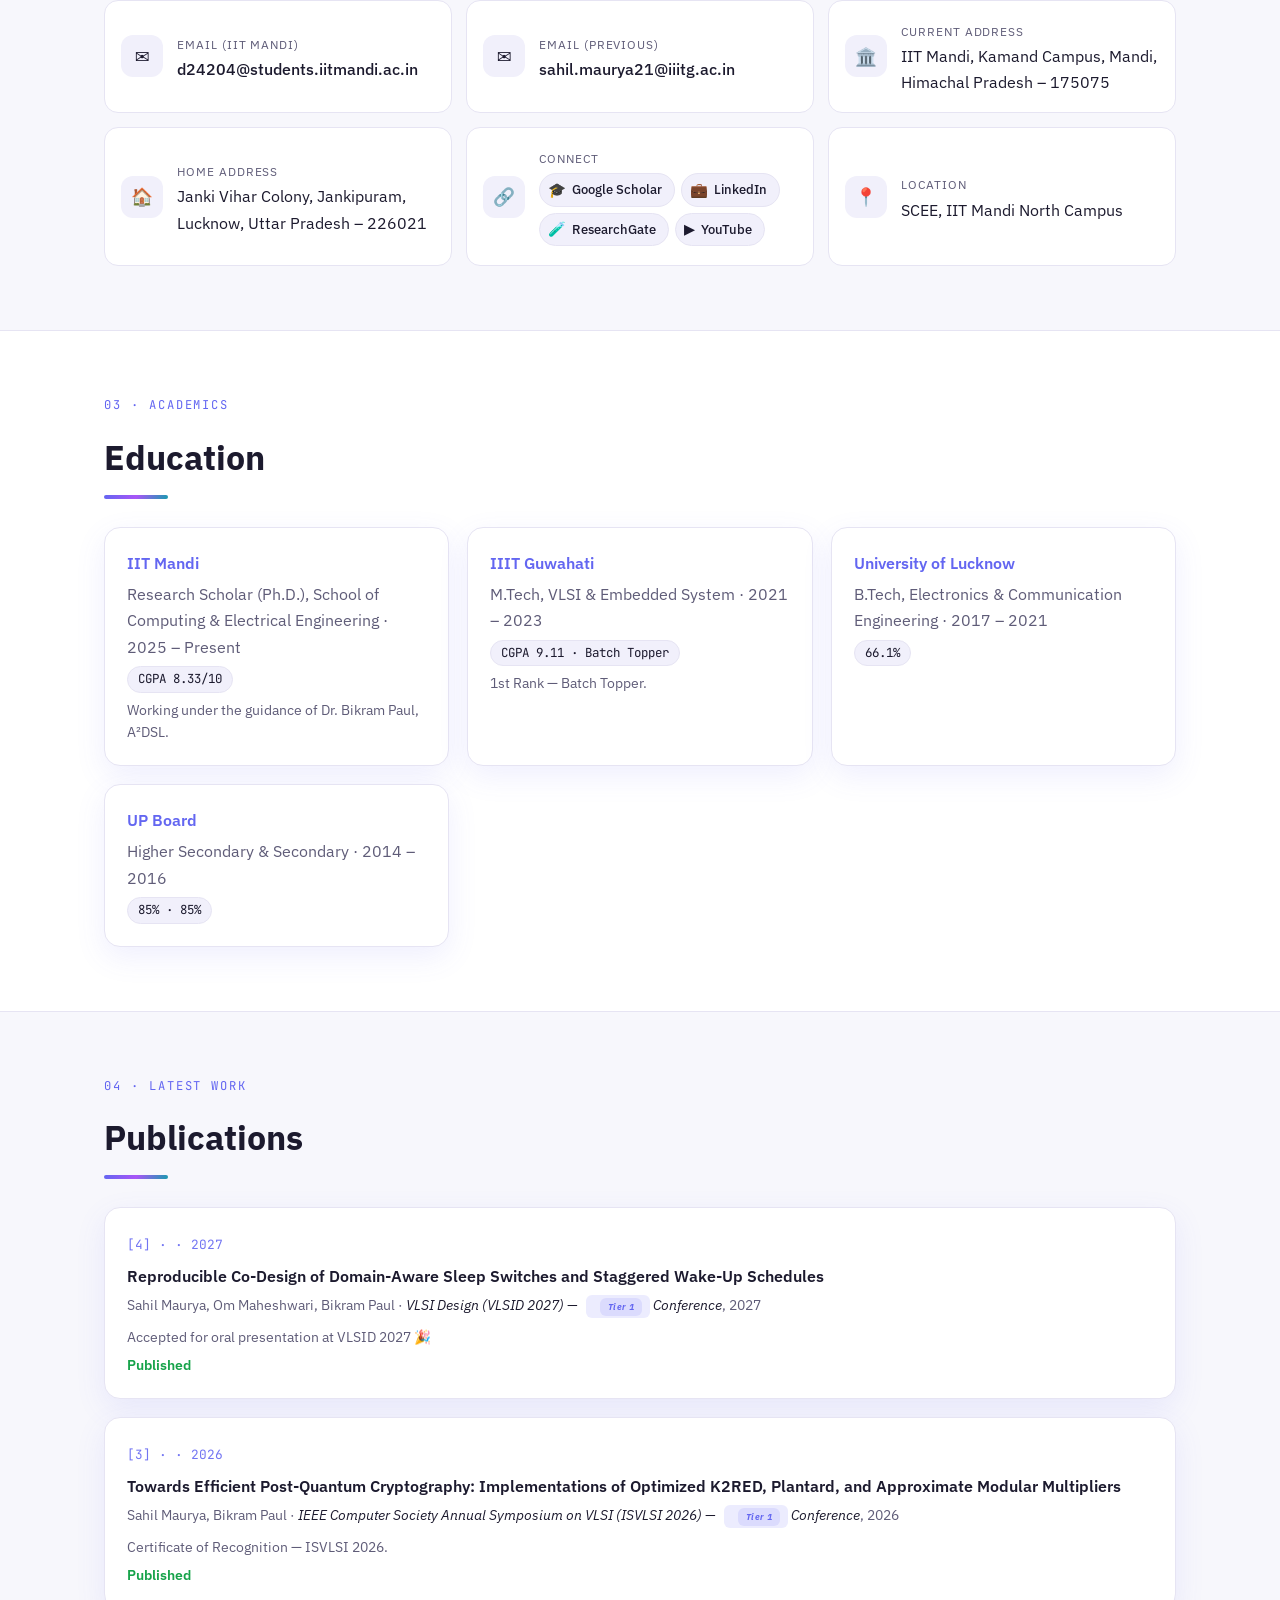
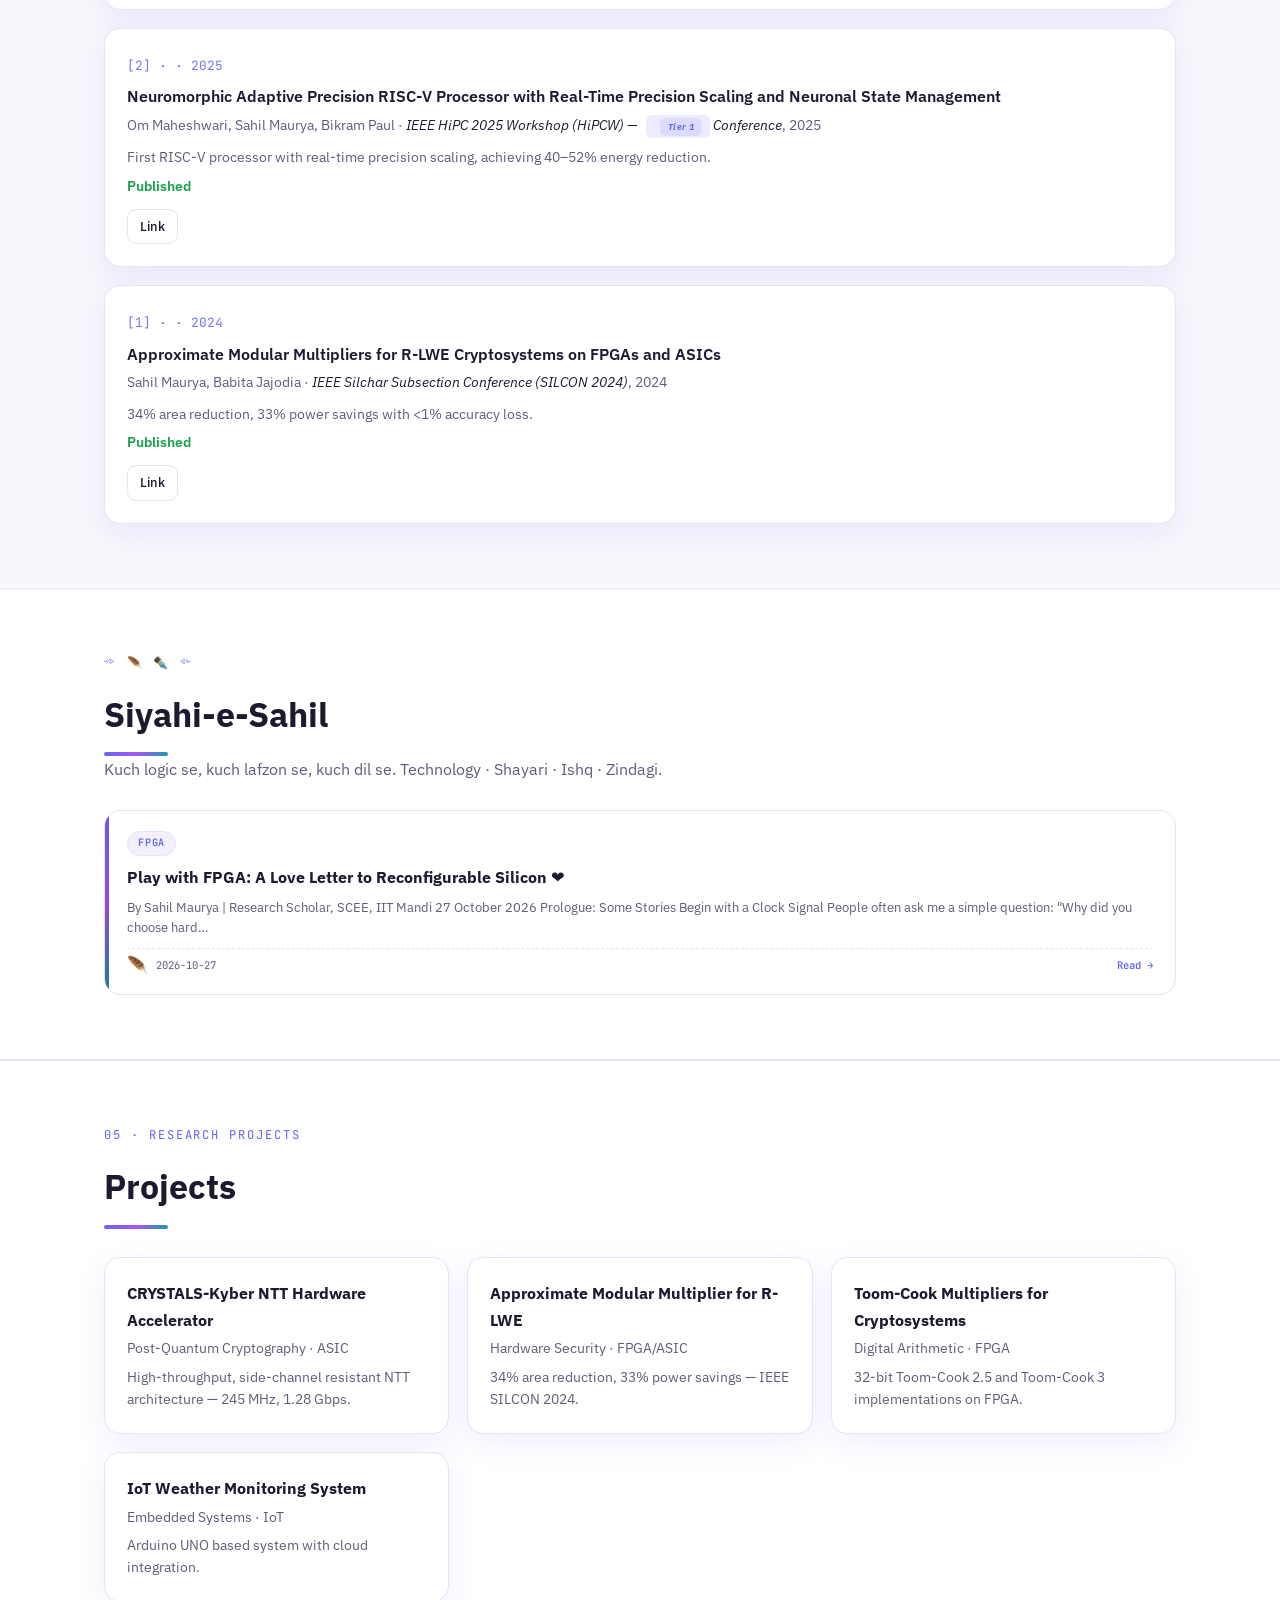
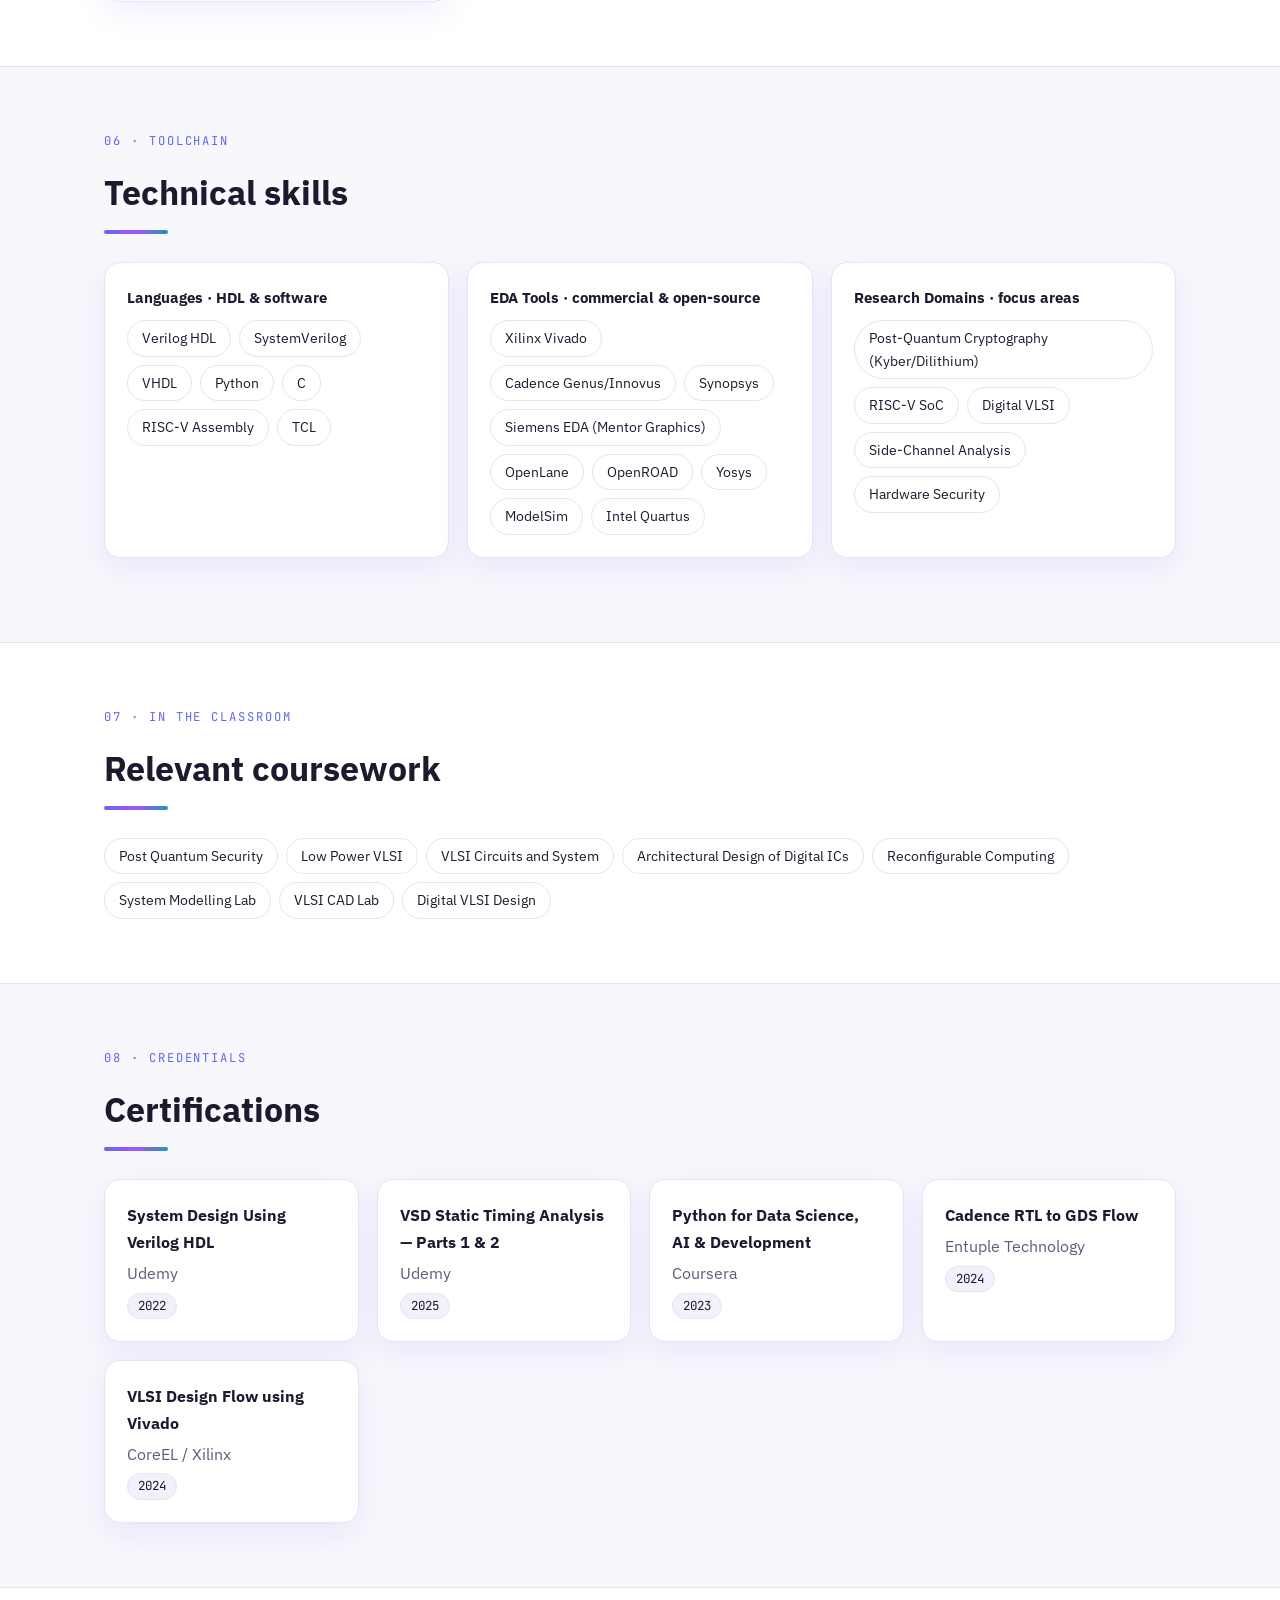
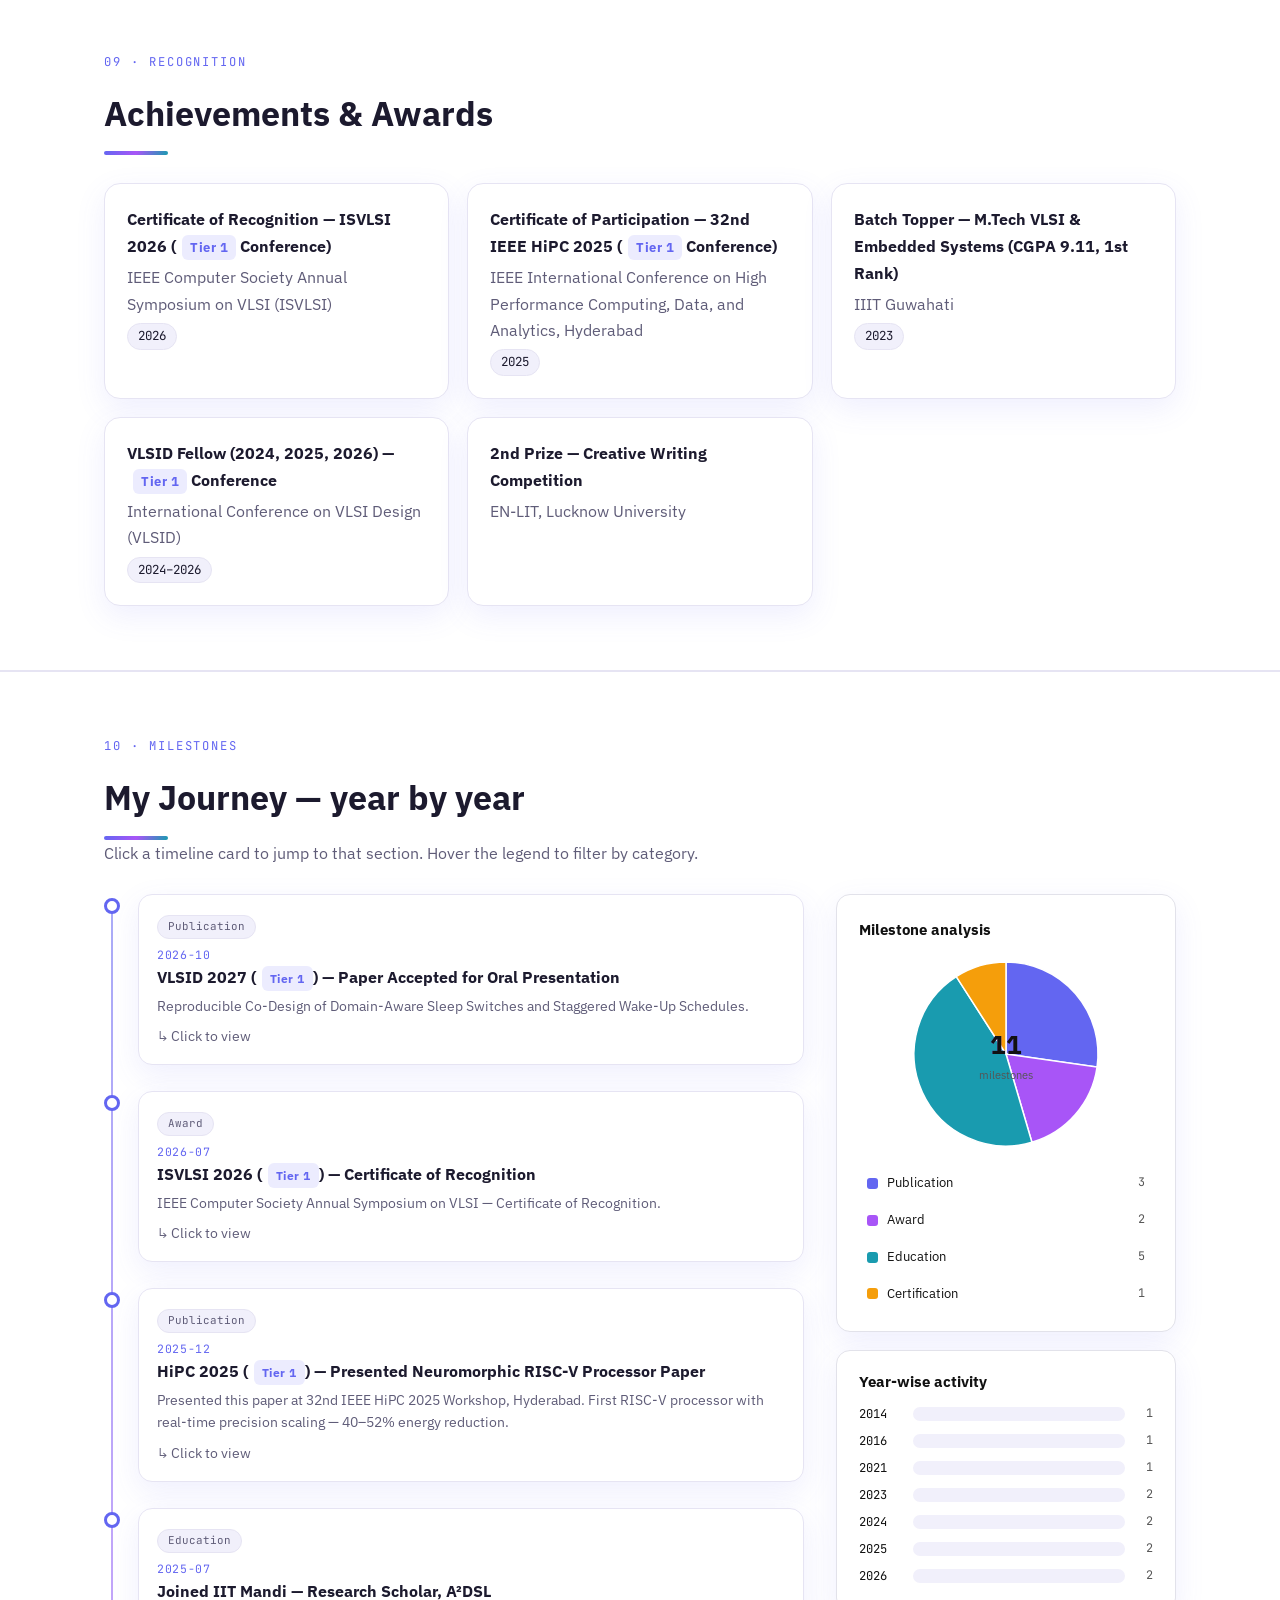
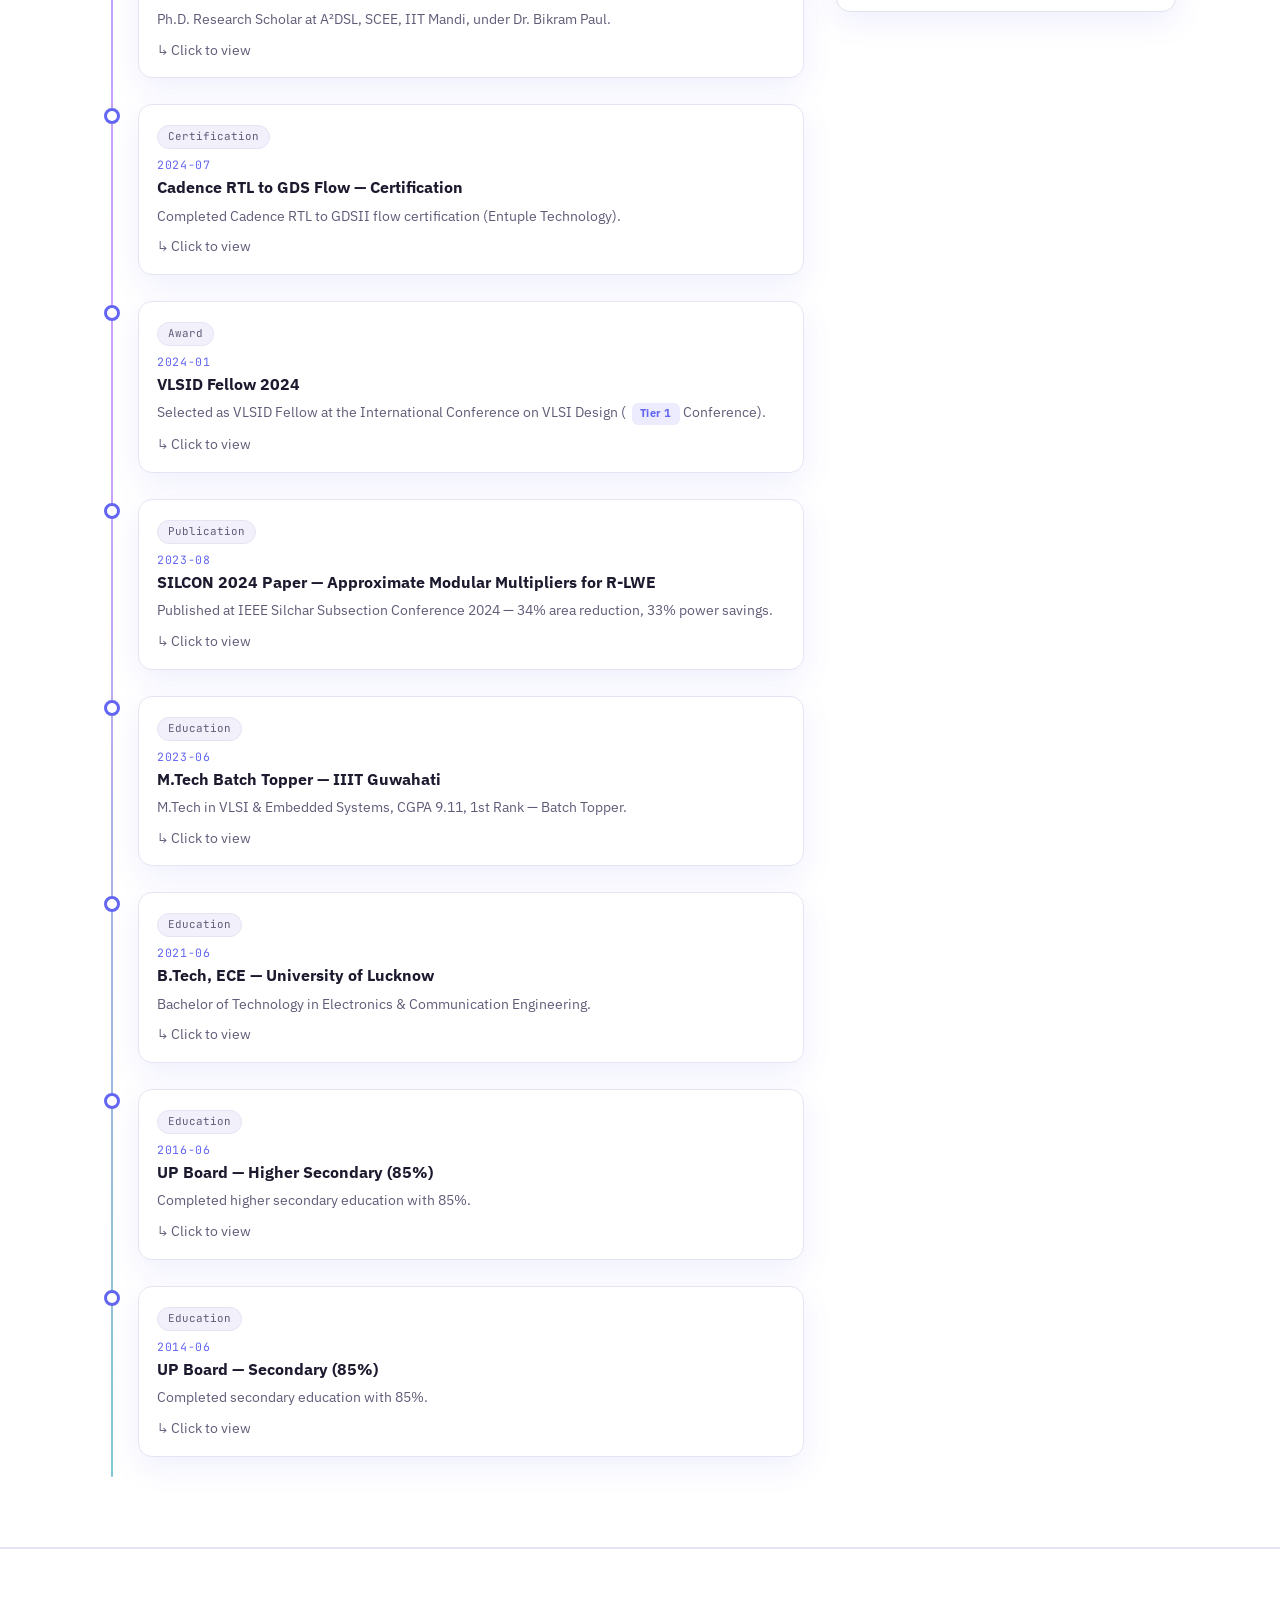
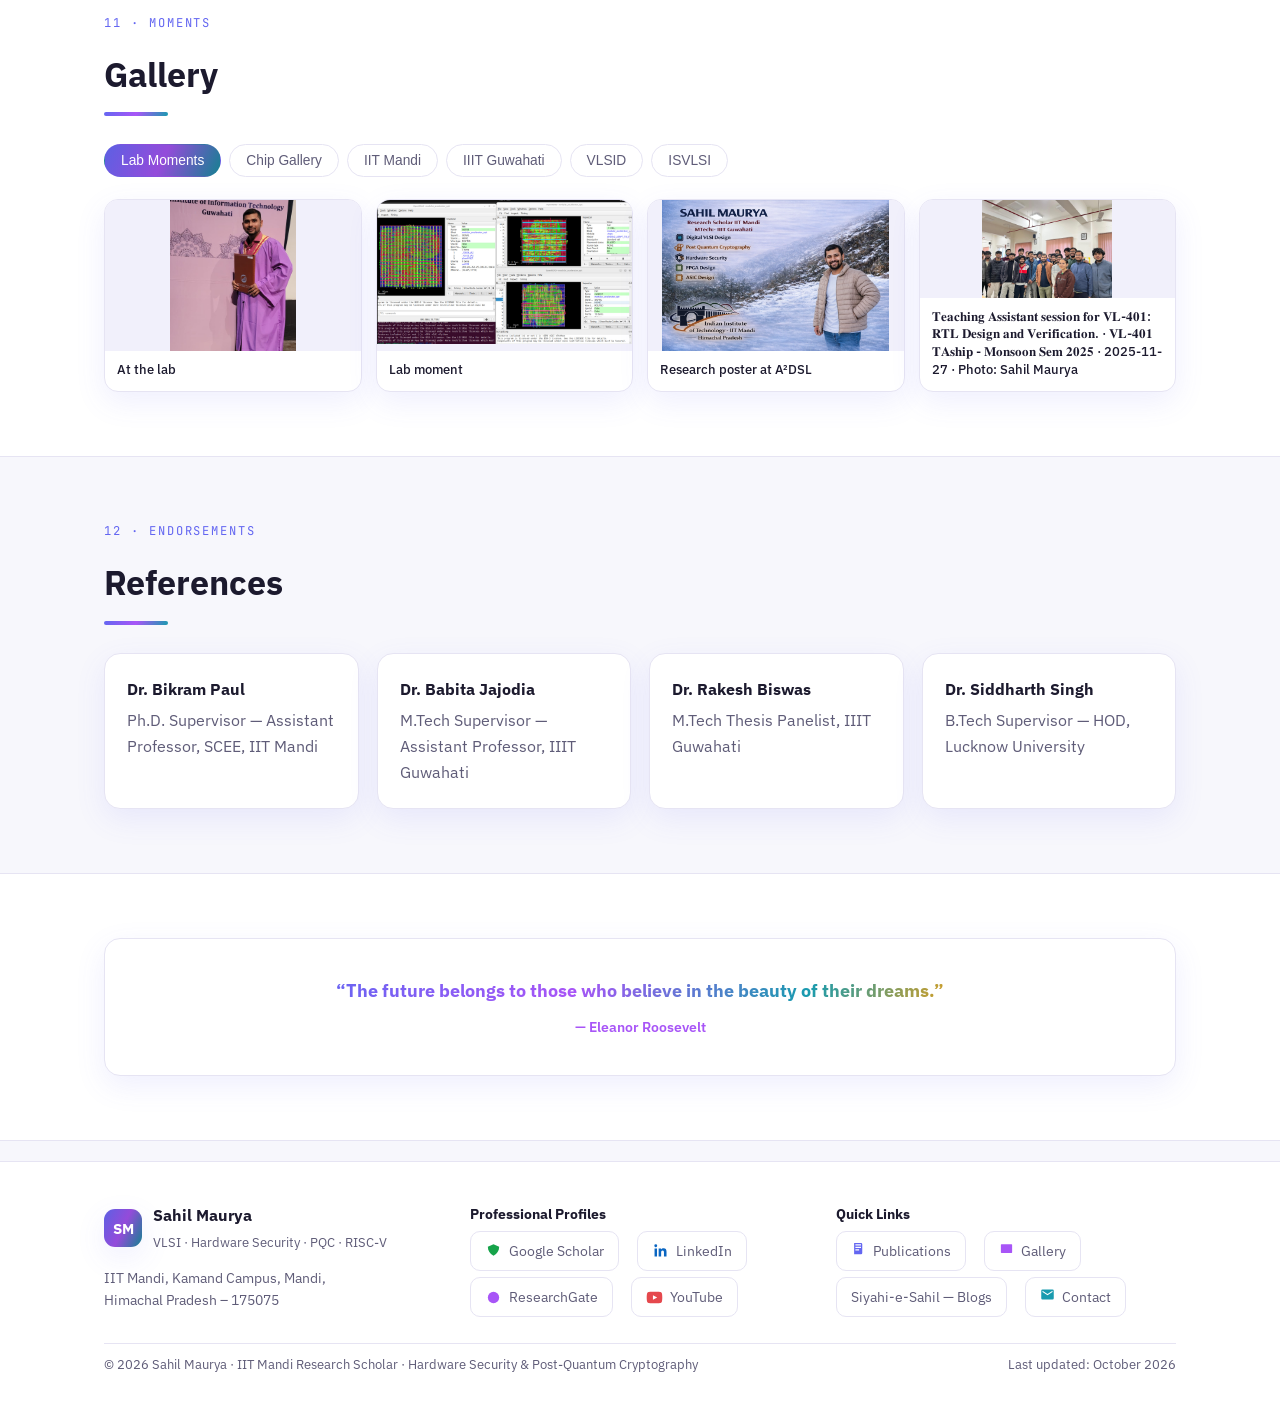
==== commit 2cee8321: "Bump cache-bust versions to v=41 + no-cache meta tags (browser was serving stale app3.js with Hindi " ====
--- a/index.html
+++ b/index.html
@@ -5,12 +5,15 @@
 <meta name="viewport" content="width=device-width, initial-scale=1.0">
 <title>Sahil Maurya — Research Scholar, IIT Mandi</title>
 <meta name="description" content="Sahil Maurya — Research Scholar at IIT Mandi. VLSI Design, Hardware Security, Post-Quantum Cryptography, RISC-V, ASIC & FPGA.">
+<meta http-equiv="Cache-Control" content="no-cache, no-store, must-revalidate">
+<meta http-equiv="Pragma" content="no-cache">
+<meta http-equiv="Expires" content="0">
 <link rel="preconnect" href="https://fonts.googleapis.com">
 <link rel="preconnect" href="https://fonts.gstatic.com" crossorigin>
 <link href="https://fonts.googleapis.com/css2?family=IBM+Plex+Sans:wght@400;500;600;700&family=JetBrains+Mono:wght@400;600&display=swap" rel="stylesheet">
-<link rel="stylesheet" href="style.css?v=40">
-<link rel="stylesheet" href="style-update.css?v=40">
-<link rel="stylesheet" href="themes.css?v=40">
+<link rel="stylesheet" href="style.css?v=41">
+<link rel="stylesheet" href="style-update.css?v=41">
+<link rel="stylesheet" href="themes.css?v=41">
 </head>
 <body>
 <a class="skip" href="#main">Skip to the main content</a>
@@ -156,19 +159,19 @@
     <div class="copyright"><span id="footCopy"></span><span id="footUpd"></span></div>
   </div>
 </footer>
-<script src="data.js?v=40"></script>
-<script src="data2.js?v=40"></script>
-<script src="data3.js?v=40"></script>
-<script src="data4.js?v=40"></script>
-<script src="gallery-fix.js?v=40"></script>
-<script src="app26.js?v=40"></script>
-<script src="app.js?v=40"></script>
-<script src="app2.js?v=40"></script>
-<script src="app3.js?v=40"></script>
-<script src="app30.js?v=40"></script>
-<script src="app31.js?v=40"></script>
-<script src="app4.js?v=40"></script>
-<script src="app27.js?v=40"></script>
-<script src="app38.js?v=40"></script>
+<script src="data.js?v=41"></script>
+<script src="data2.js?v=41"></script>
+<script src="data3.js?v=41"></script>
+<script src="data4.js?v=41"></script>
+<script src="gallery-fix.js?v=41"></script>
+<script src="app26.js?v=41"></script>
+<script src="app.js?v=41"></script>
+<script src="app2.js?v=41"></script>
+<script src="app3.js?v=41"></script>
+<script src="app30.js?v=41"></script>
+<script src="app31.js?v=41"></script>
+<script src="app4.js?v=41"></script>
+<script src="app27.js?v=41"></script>
+<script src="app38.js?v=41"></script>
 </body>
 </html>
--- a/style-update.css
+++ b/style-update.css
@@ -77,7 +77,12 @@
 .cat-tab.active{background:var(--grad-btn);color:#fff;border-color:transparent}
 .gal-item.clickable{cursor:pointer}
 
+/* ---------- contact section: connect link pills ---------- */
+.contact-item .con-pill{display:inline-flex;align-items:center;gap:6px;padding:5px 12px 5px 8px;margin:3px 6px 3px 0;border:1px solid var(--border);border-radius:999px;background:var(--soft);color:var(--text);text-decoration:none;font-size:.82rem;font-weight:500;white-space:nowrap;transition:all .2s ease}
+.contact-item .con-pill:hover{border-color:var(--accent);color:var(--accent);background:var(--card);transform:translateY(-1px);box-shadow:0 3px 10px rgba(99,102,241,.12)}
+.contact-item .con-pill-ico{font-size:.9rem;line-height:1;flex:none}
+
 /* ---------- responsive (news + journey auto-fit) ---------- */
 @media(max-width:1024px){.journey-layout{grid-template-columns:1fr}.pie-card{position:static}}
 @media(max-width:960px){.news-layout{grid-template-columns:1fr}.news-media{min-height:260px}.news-list{max-height:300px}}
-@media(max-width:480px){.news-media{min-height:220px}.pie-wrap{width:170px;height:170px}.pie-wrap svg{width:170px;height:170px}}
+@media(max-width:480px){.news-media{min-height:220px}.pie-wrap{width:170px;height:170px}.pie-wrap svg{width:170px;height:170px}.contact-item .con-pill{margin:3px 4px 3px 0;padding:4px 10px 4px 7px;font-size:.78rem}}
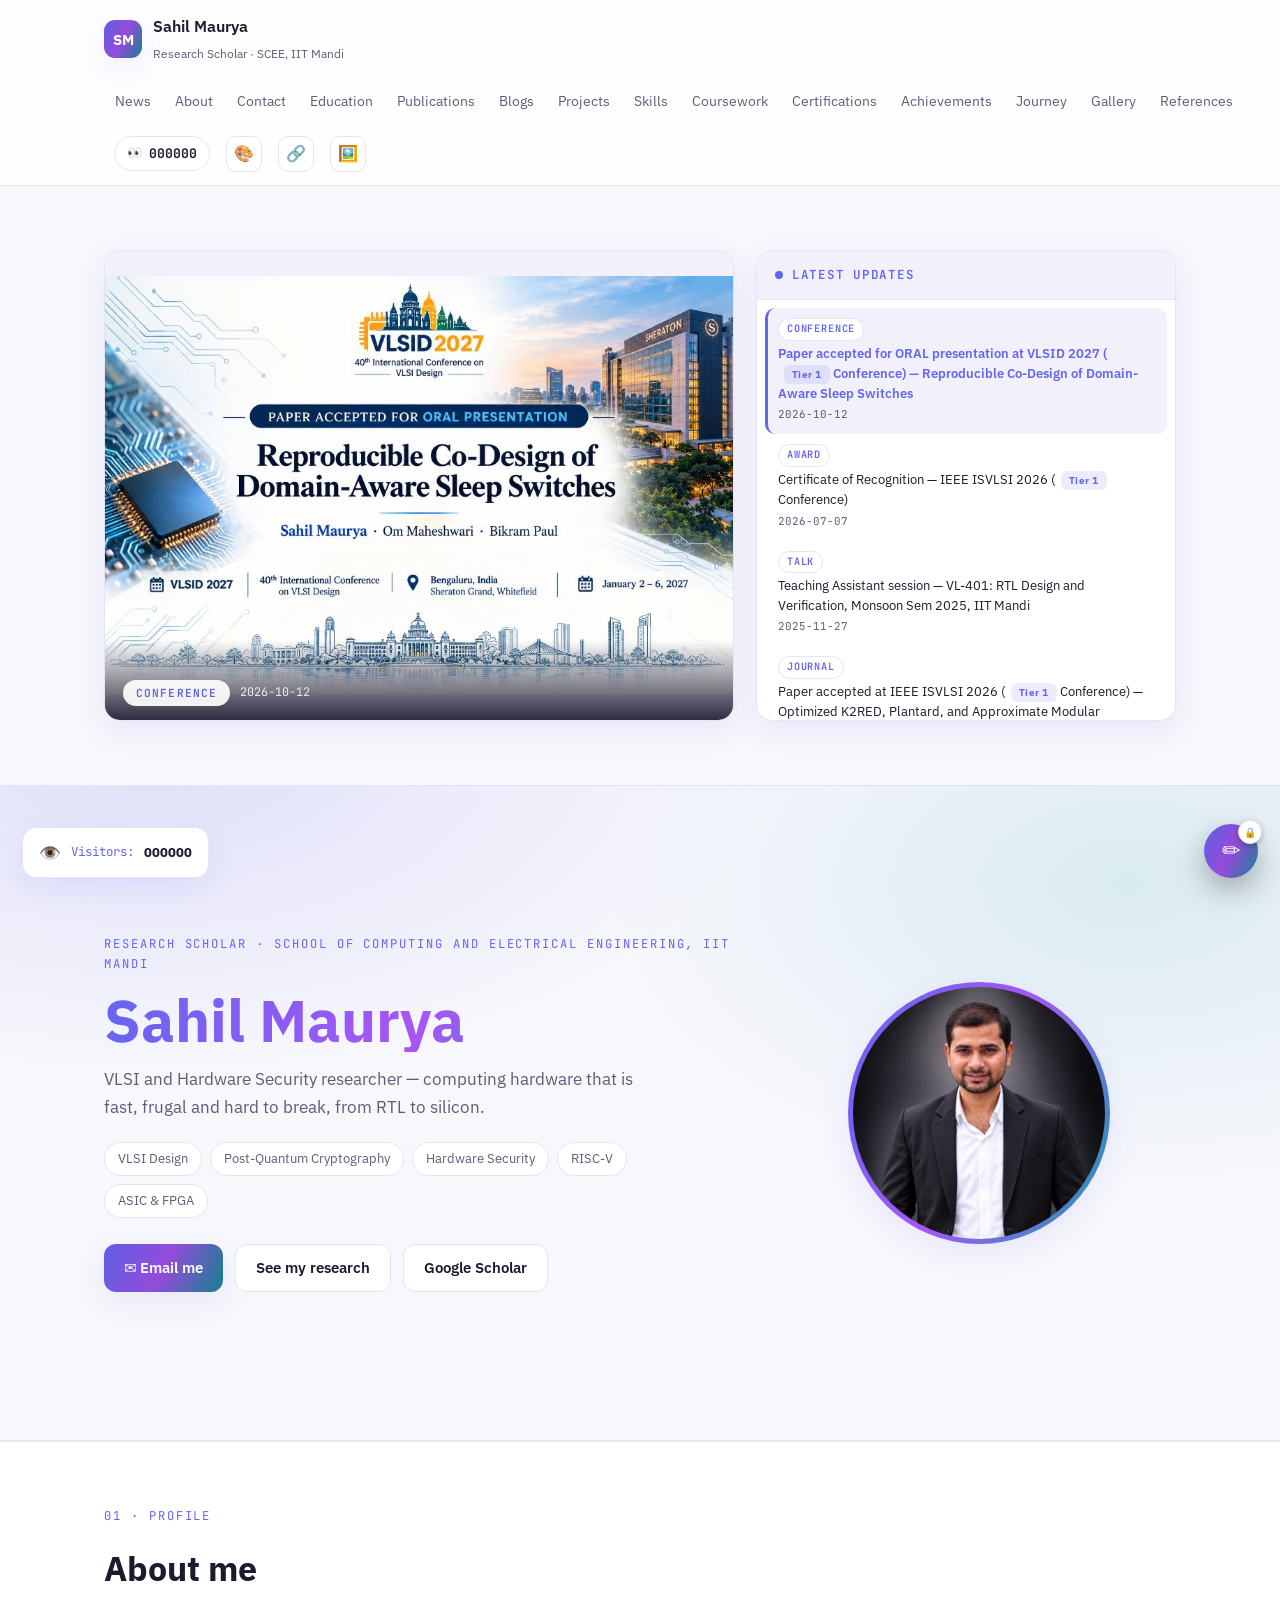
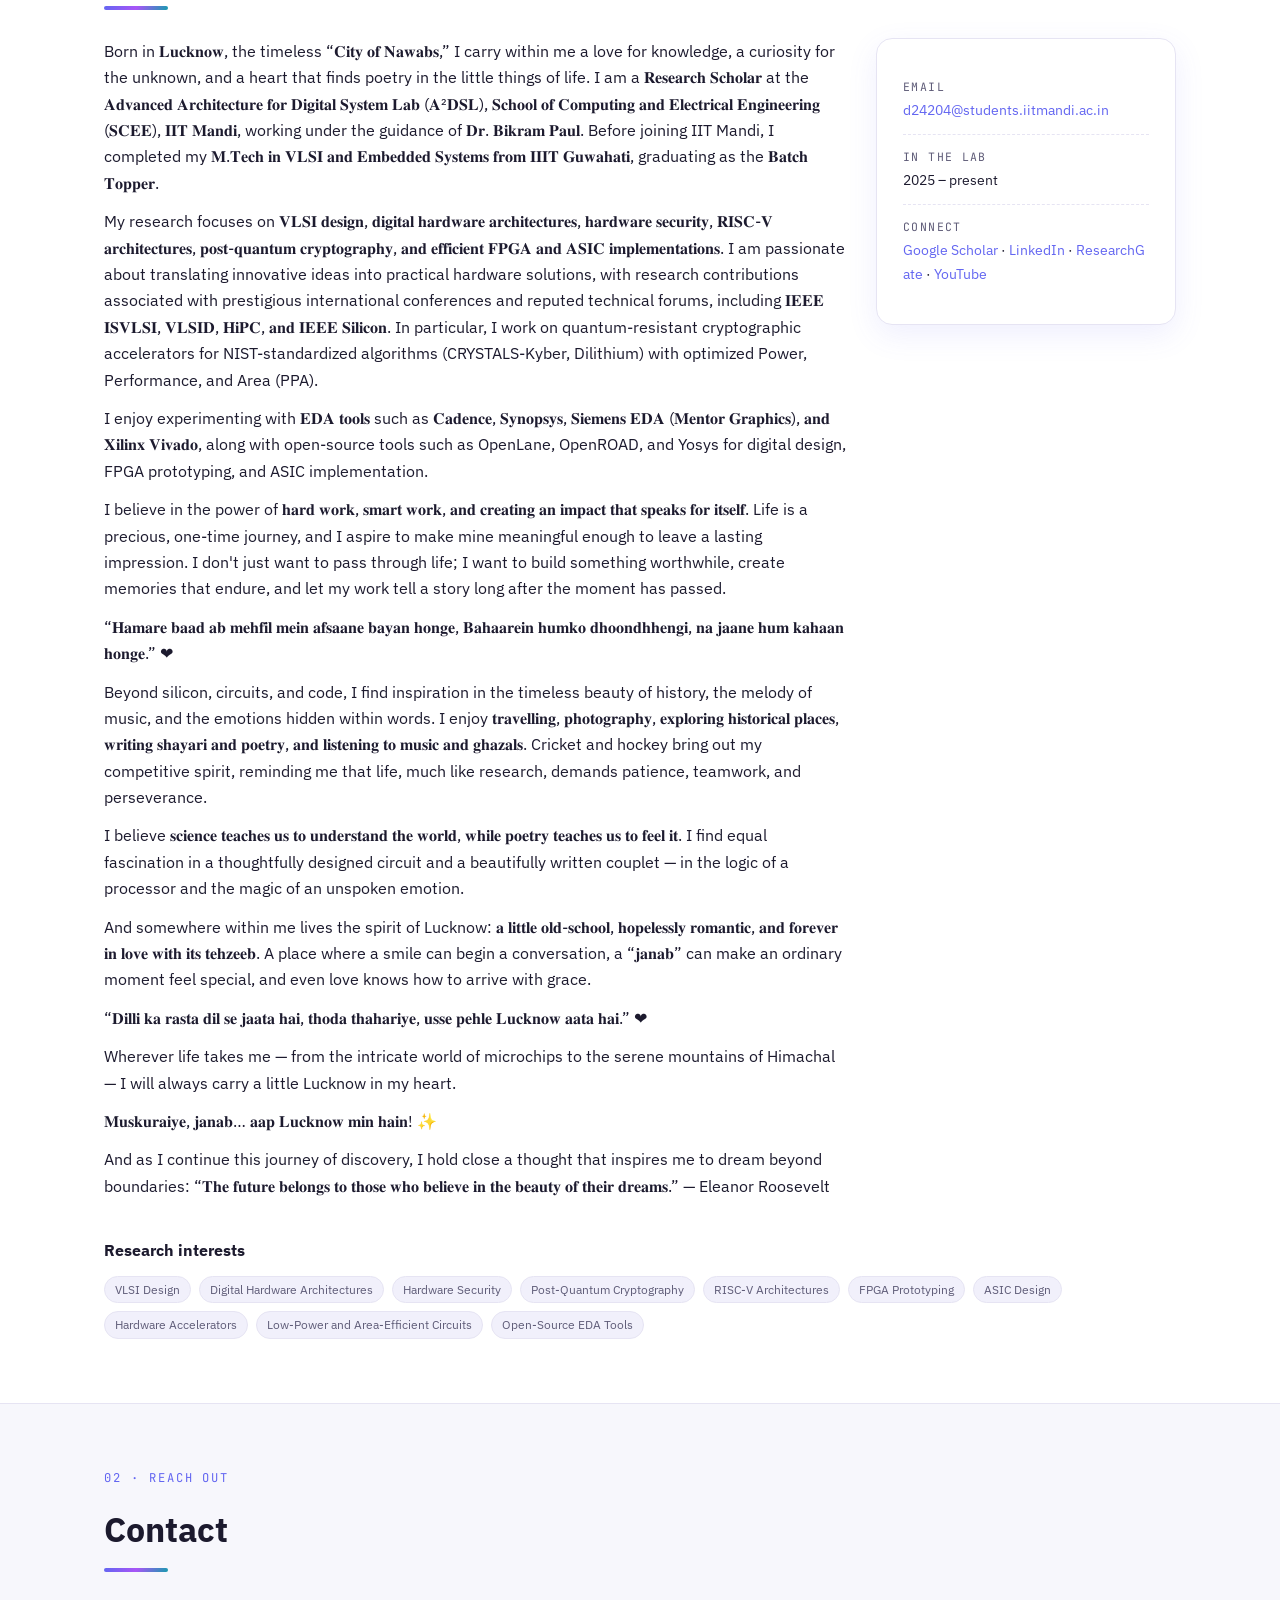
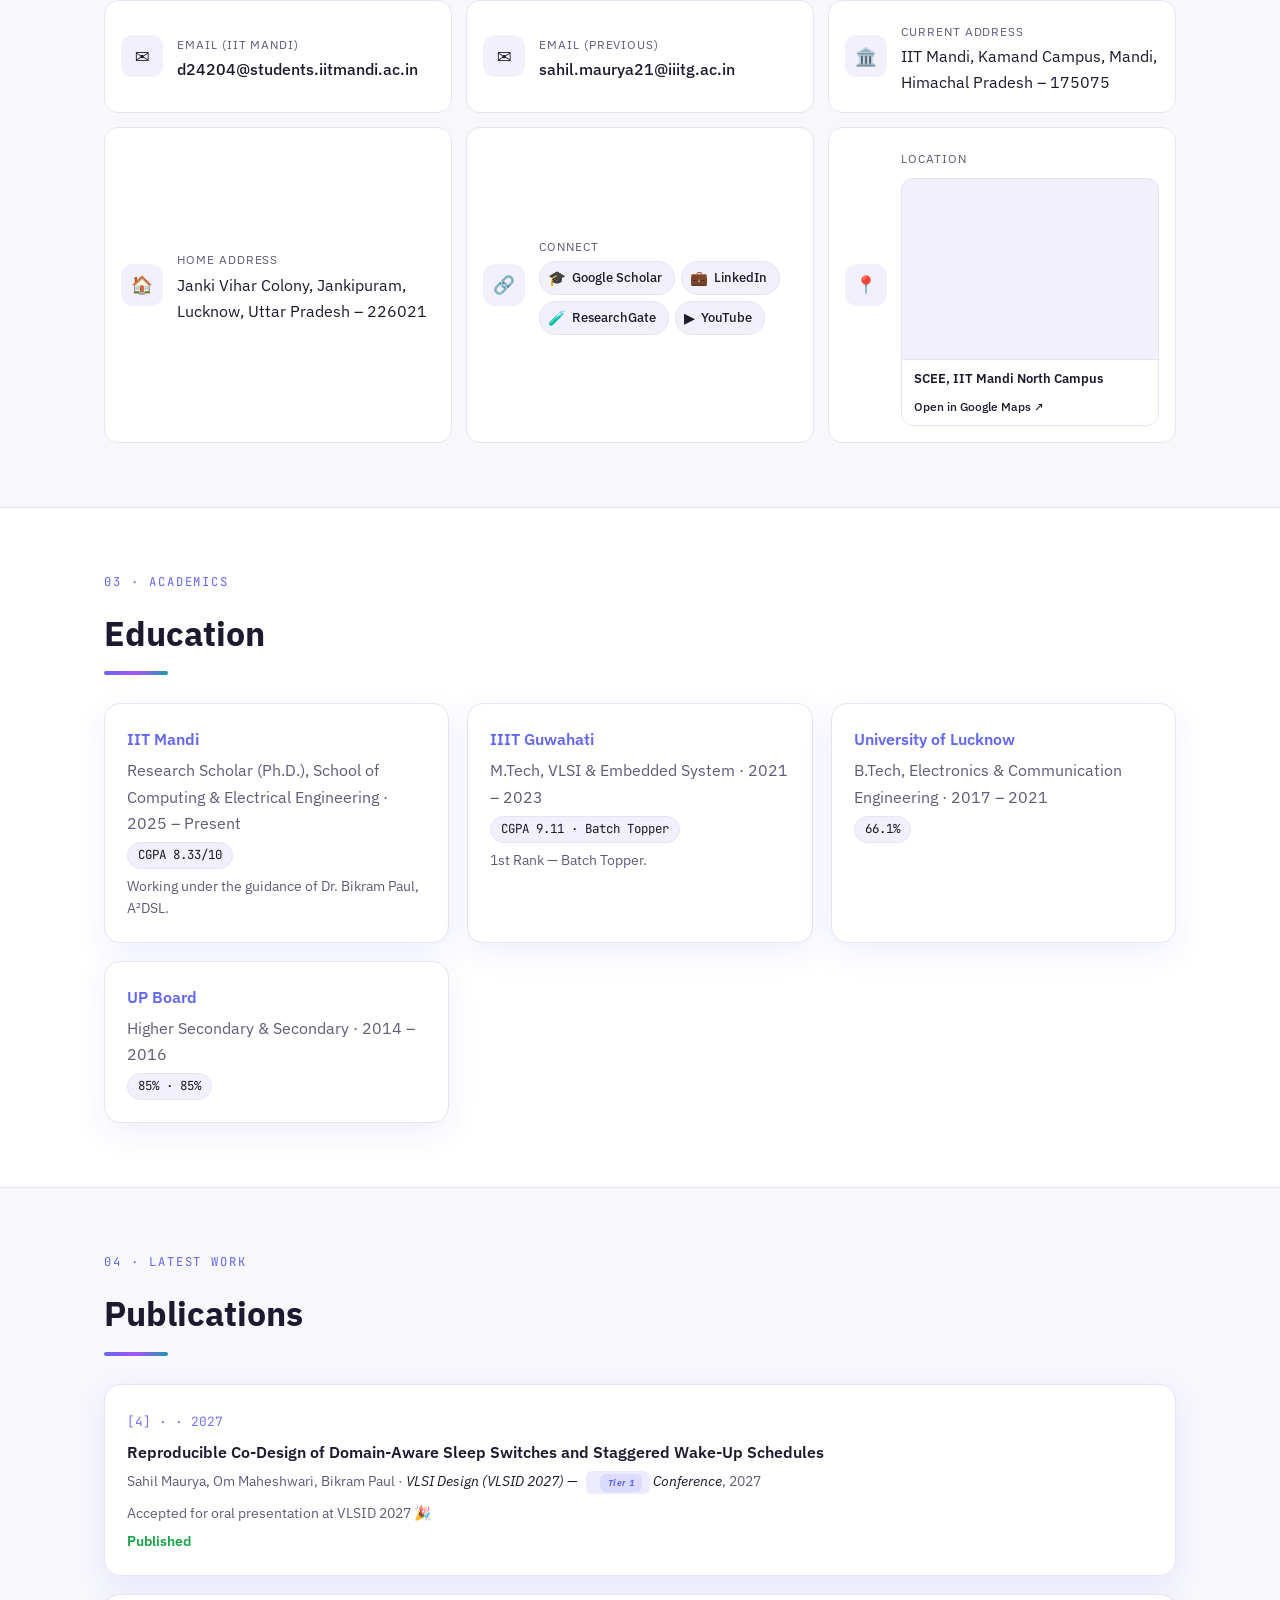
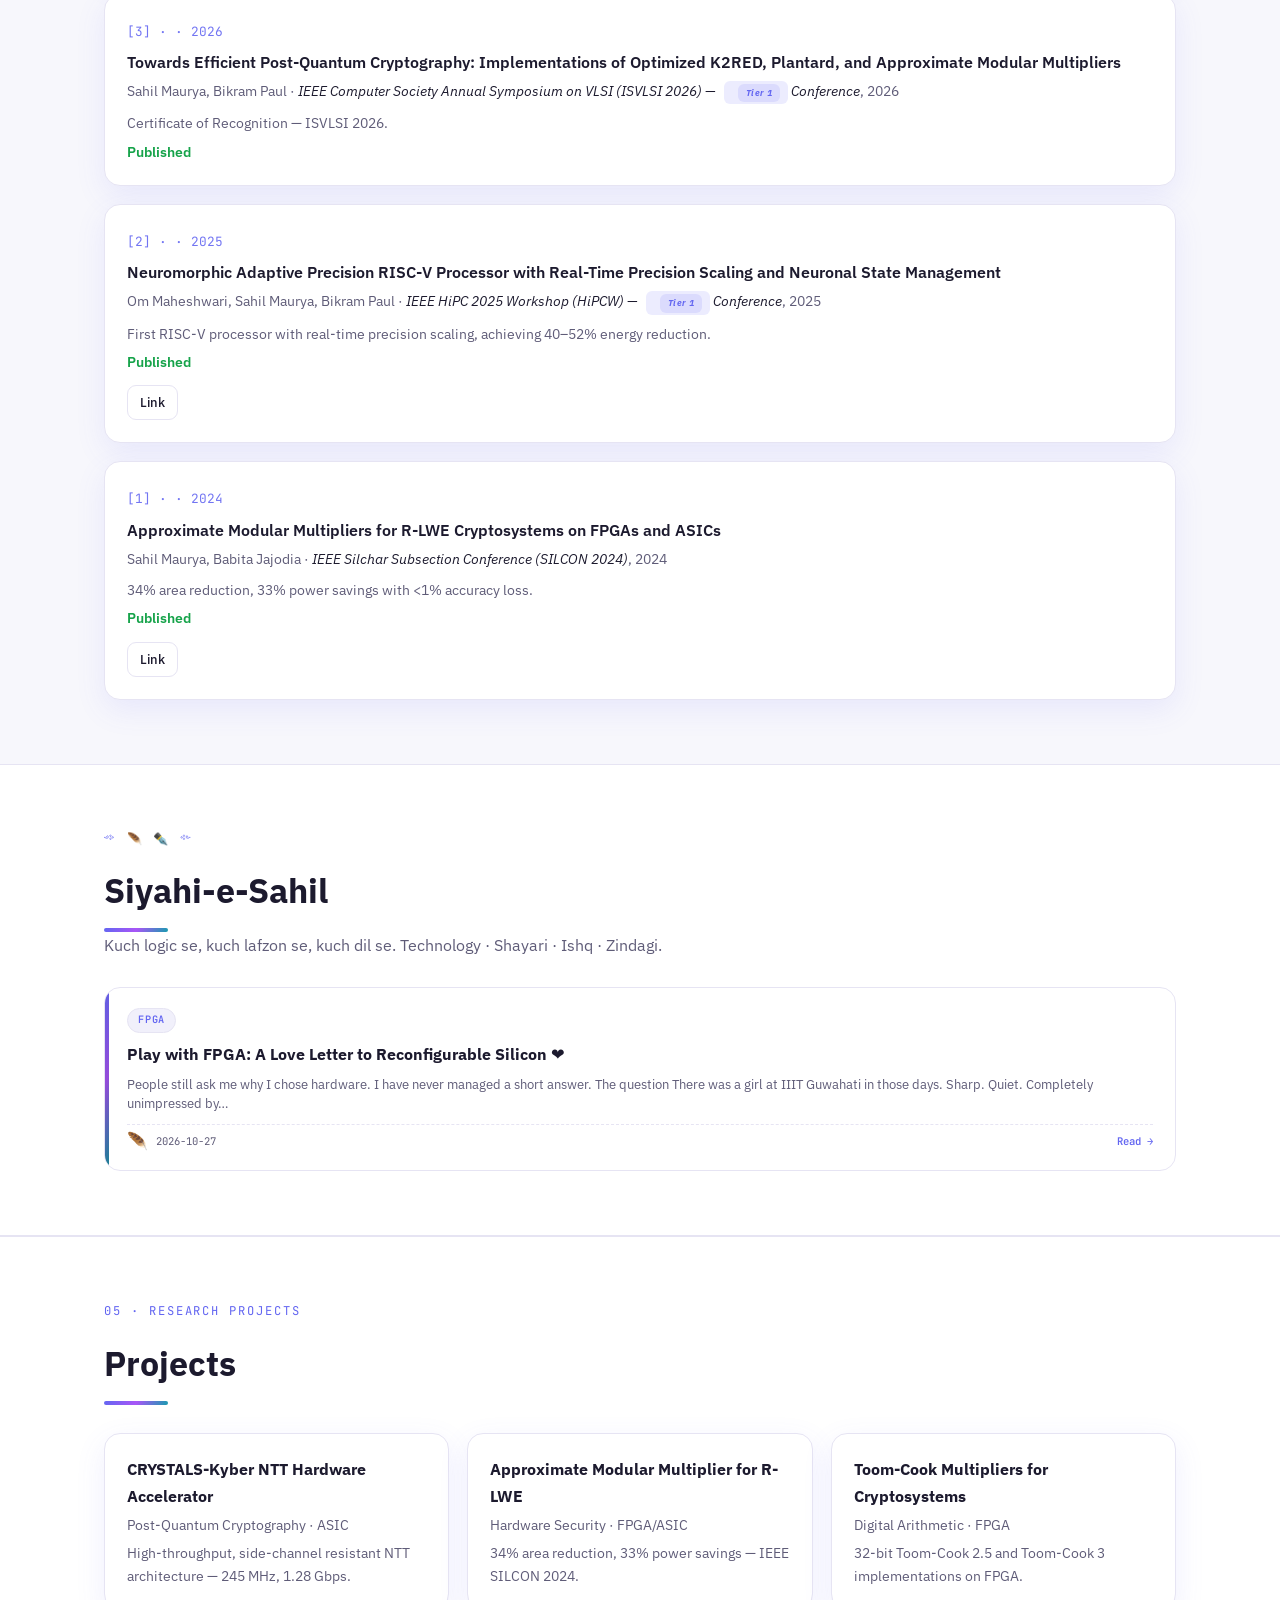
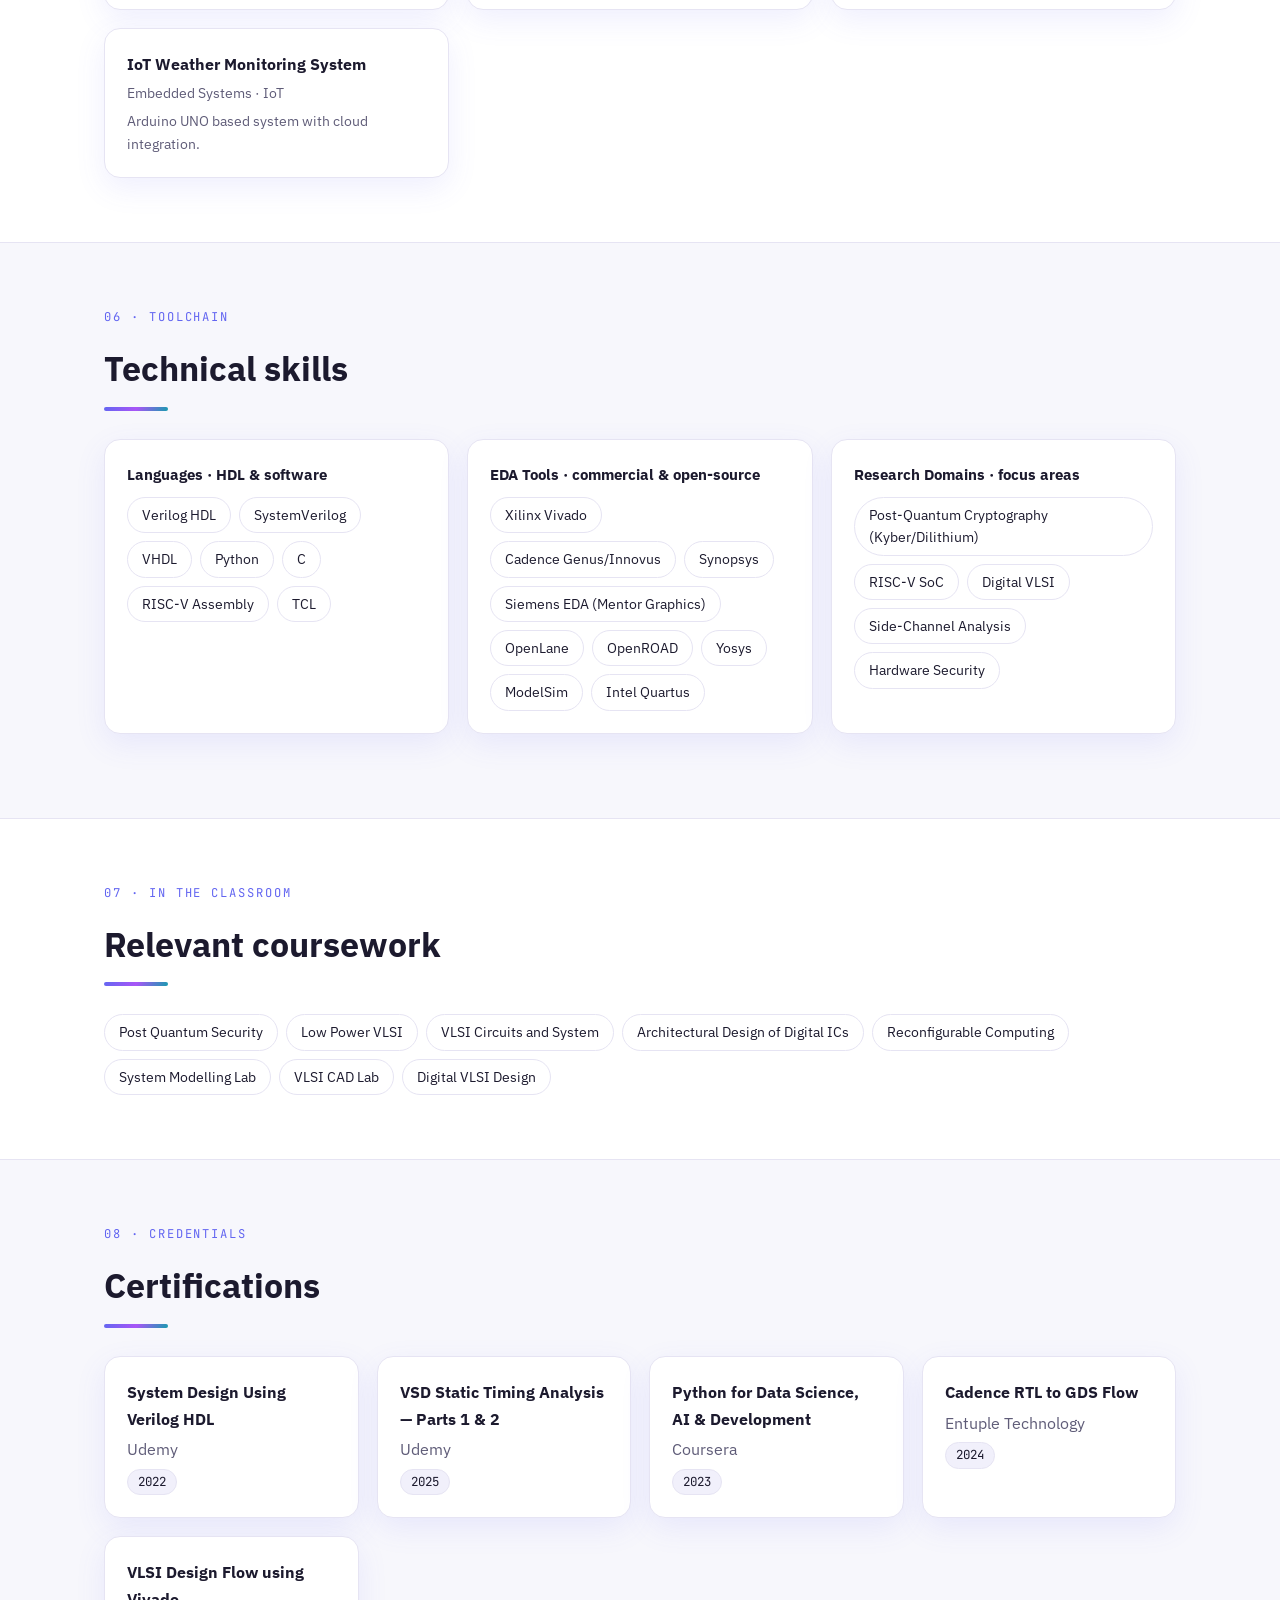
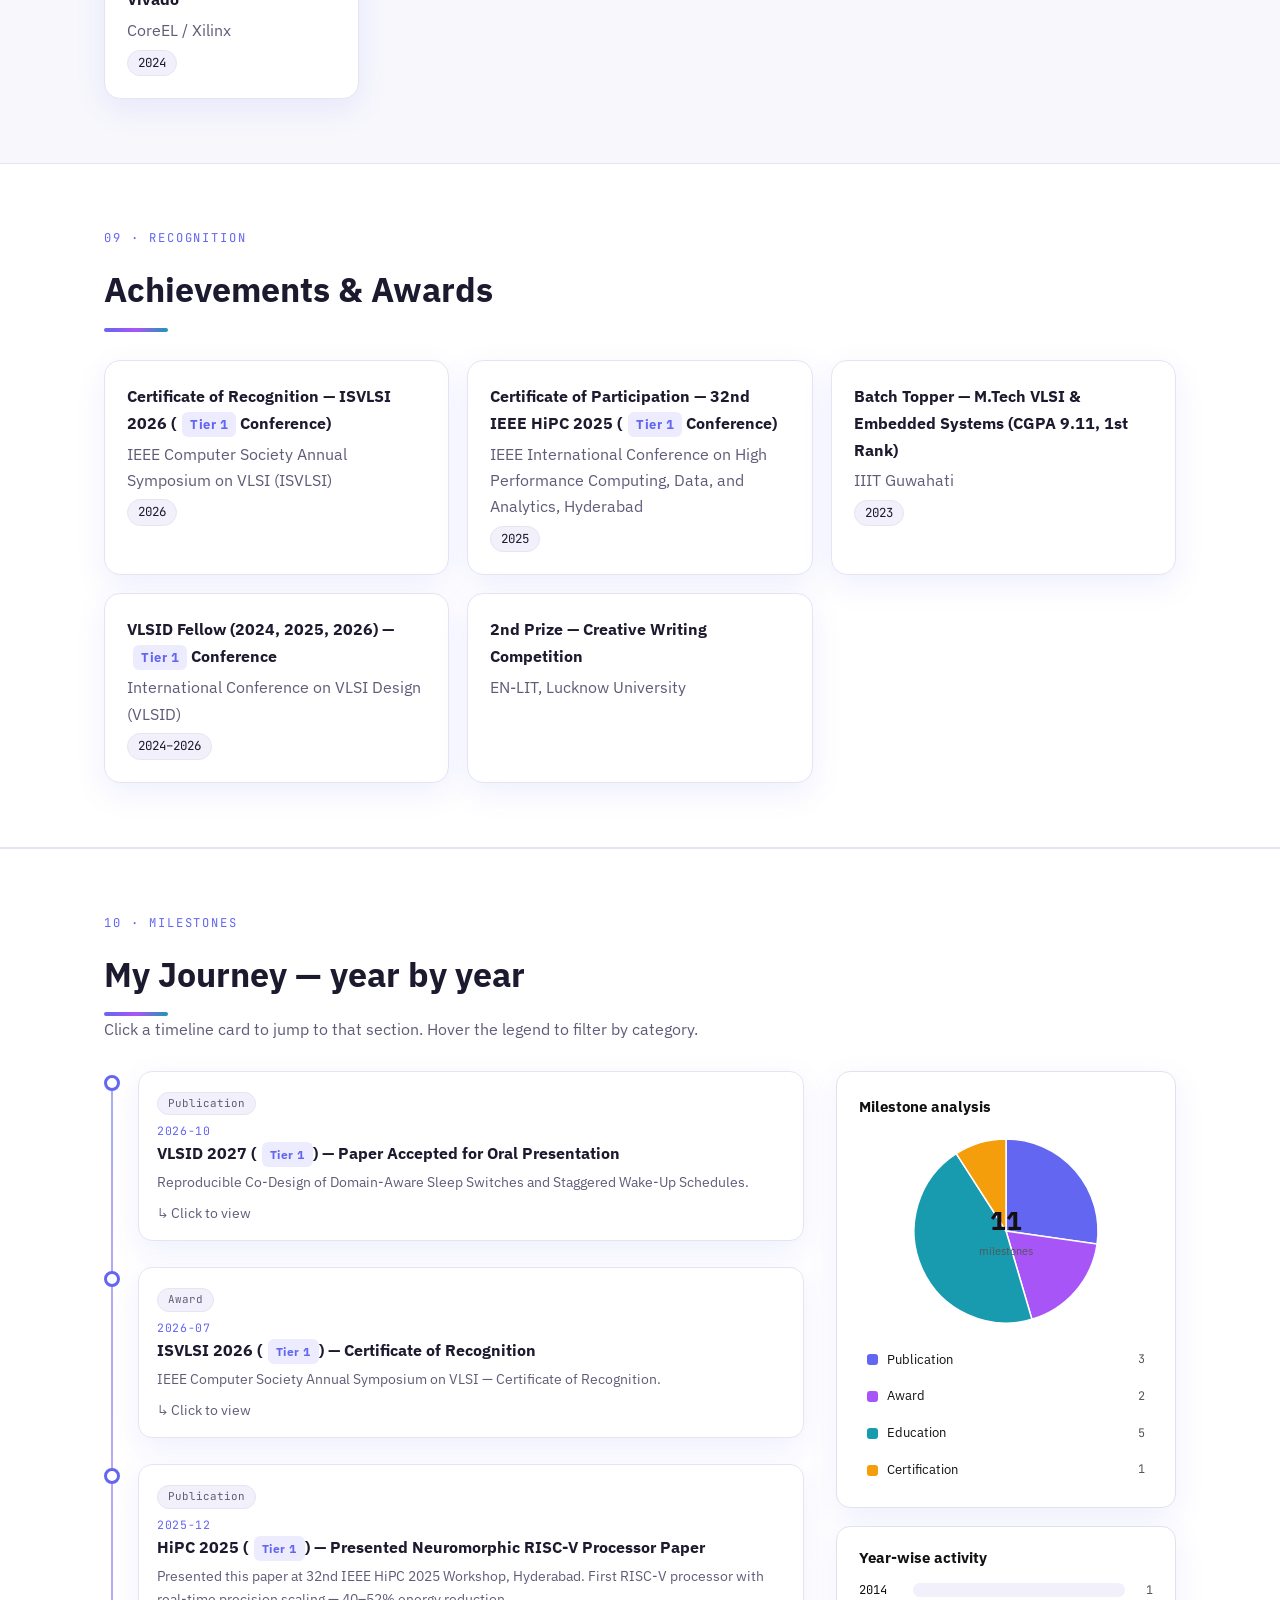
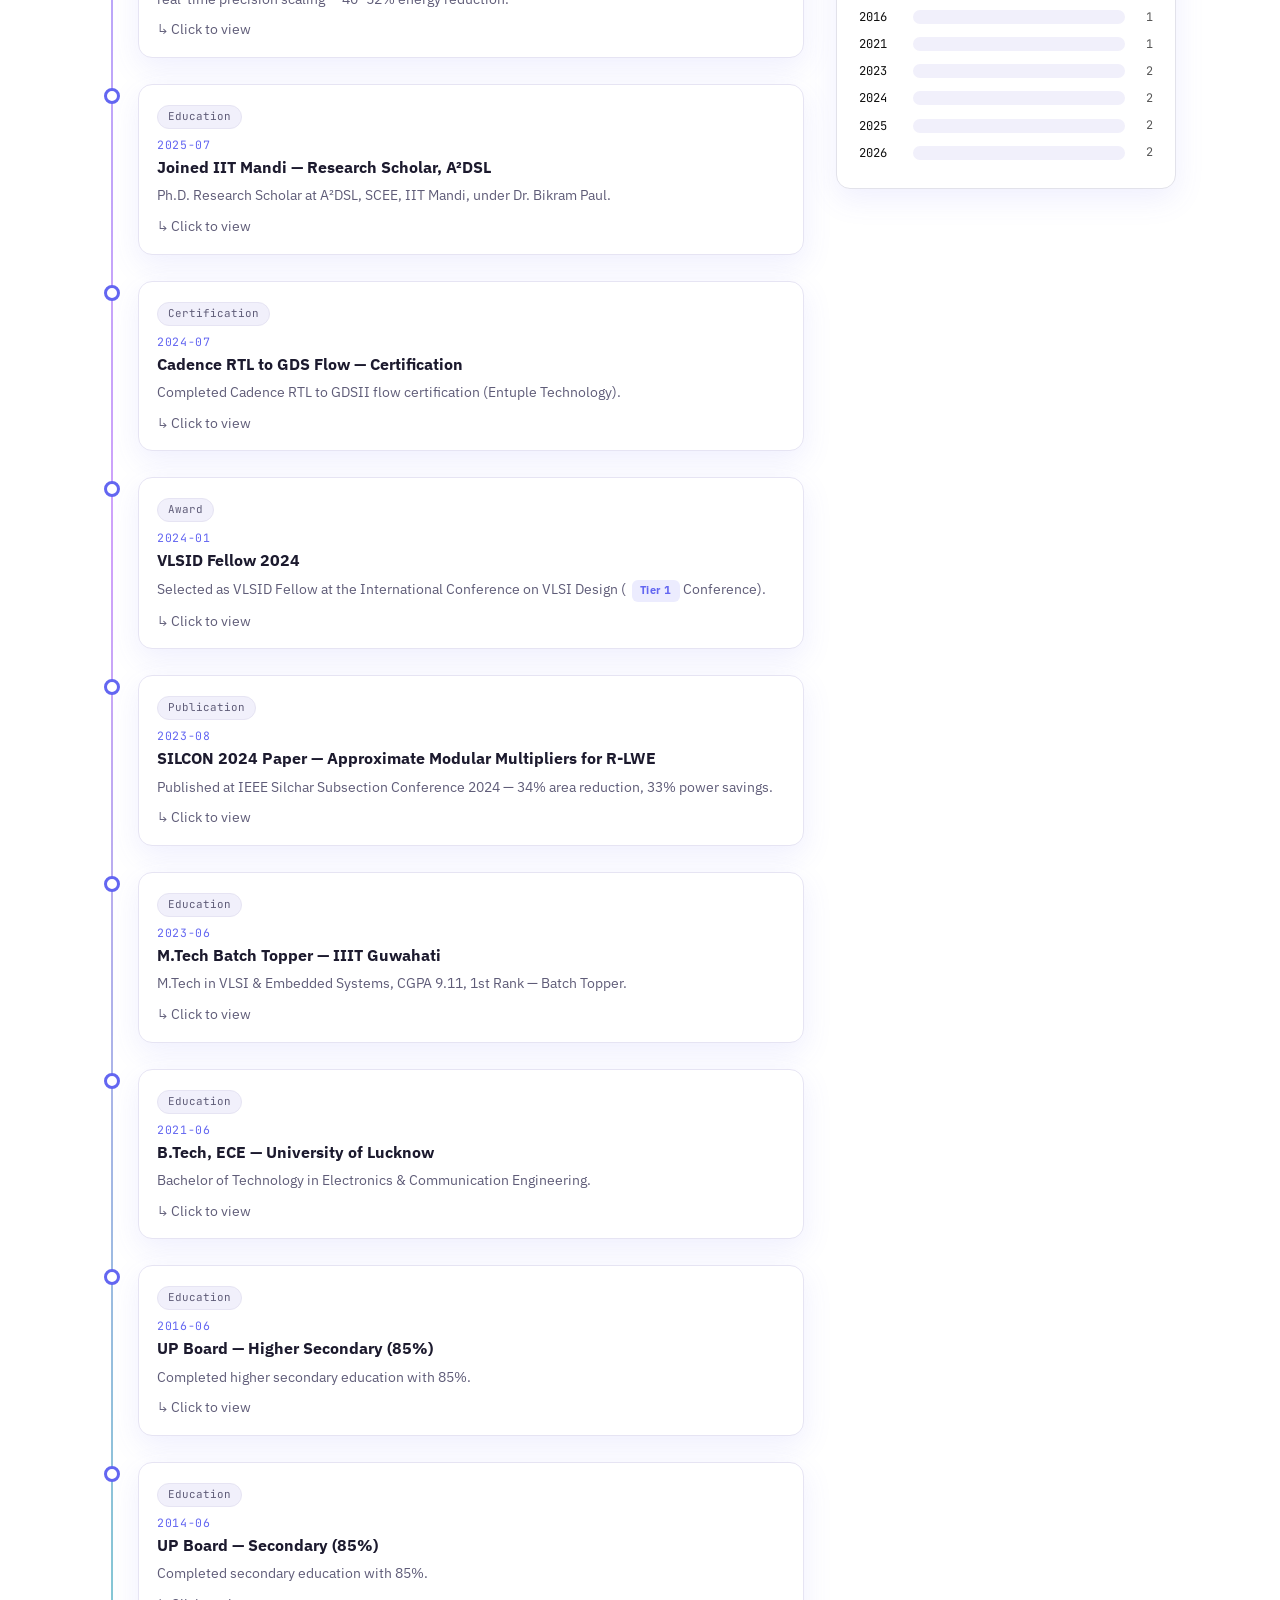
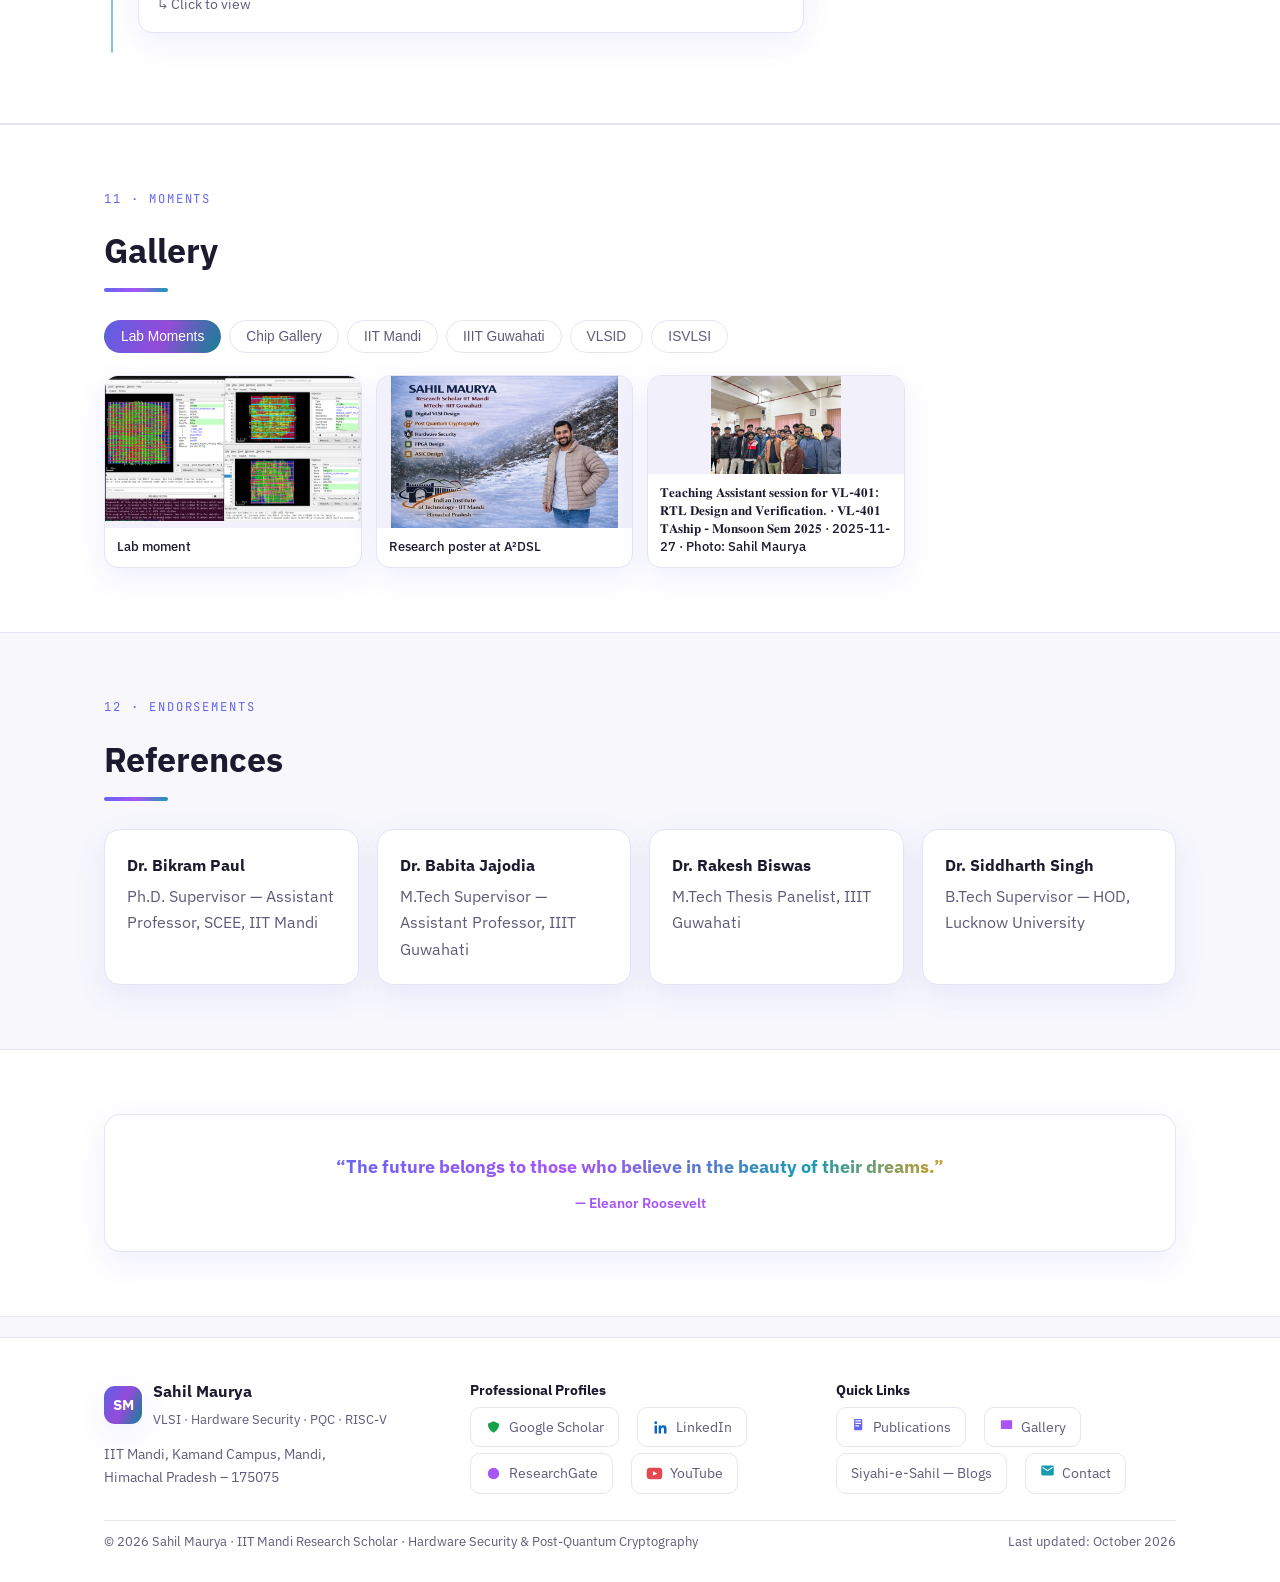
==== commit 1a3054df: "Bump page cache-bust versions to v=42 (map card + editor reorder buttons)" ====
--- a/index.html
+++ b/index.html
@@ -11,9 +11,9 @@
 <link rel="preconnect" href="https://fonts.googleapis.com">
 <link rel="preconnect" href="https://fonts.gstatic.com" crossorigin>
 <link href="https://fonts.googleapis.com/css2?family=IBM+Plex+Sans:wght@400;500;600;700&family=JetBrains+Mono:wght@400;600&display=swap" rel="stylesheet">
-<link rel="stylesheet" href="style.css?v=41">
-<link rel="stylesheet" href="style-update.css?v=41">
-<link rel="stylesheet" href="themes.css?v=41">
+<link rel="stylesheet" href="style.css?v=42">
+<link rel="stylesheet" href="style-update.css?v=42">
+<link rel="stylesheet" href="themes.css?v=42">
 </head>
 <body>
 <a class="skip" href="#main">Skip to the main content</a>
@@ -159,19 +159,19 @@
     <div class="copyright"><span id="footCopy"></span><span id="footUpd"></span></div>
   </div>
 </footer>
-<script src="data.js?v=41"></script>
-<script src="data2.js?v=41"></script>
-<script src="data3.js?v=41"></script>
-<script src="data4.js?v=41"></script>
-<script src="gallery-fix.js?v=41"></script>
-<script src="app26.js?v=41"></script>
-<script src="app.js?v=41"></script>
-<script src="app2.js?v=41"></script>
-<script src="app3.js?v=41"></script>
-<script src="app30.js?v=41"></script>
-<script src="app31.js?v=41"></script>
-<script src="app4.js?v=41"></script>
-<script src="app27.js?v=41"></script>
-<script src="app38.js?v=41"></script>
+<script src="data.js?v=42"></script>
+<script src="data2.js?v=42"></script>
+<script src="data3.js?v=42"></script>
+<script src="data4.js?v=42"></script>
+<script src="gallery-fix.js?v=42"></script>
+<script src="app26.js?v=42"></script>
+<script src="app.js?v=42"></script>
+<script src="app2.js?v=42"></script>
+<script src="app3.js?v=42"></script>
+<script src="app30.js?v=42"></script>
+<script src="app31.js?v=42"></script>
+<script src="app4.js?v=42"></script>
+<script src="app27.js?v=42"></script>
+<script src="app38.js?v=42"></script>
 </body>
 </html>
--- a/style-update.css
+++ b/style-update.css
@@ -82,7 +82,20 @@
 .contact-item .con-pill:hover{border-color:var(--accent);color:var(--accent);background:var(--card);transform:translateY(-1px);box-shadow:0 3px 10px rgba(99,102,241,.12)}
 .contact-item .con-pill-ico{font-size:.9rem;line-height:1;flex:none}
 
+/* ---------- contact section: location map card ---------- */
+.loc-map{border:1px solid var(--border);border-radius:12px;overflow:hidden;margin-top:8px;background:var(--soft)}
+.loc-map-iframe{display:block;width:100%;height:180px;border:0}
+.loc-map-cap{display:flex;align-items:center;justify-content:space-between;gap:8px;flex-wrap:wrap;padding:8px 12px;border-top:1px solid var(--border);background:var(--card)}
+.loc-map-t{font-size:.8rem;font-weight:600;color:var(--text)}
+.loc-map-link{font-size:.74rem;font-weight:600;color:var(--accent);text-decoration:none;white-space:nowrap}
+.loc-map-link:hover{text-decoration:underline}
+
+/* ---------- editor: photo priority move buttons ---------- */
+.ed-mv{background:none;border:1px solid var(--accent);color:var(--accent);border-radius:7px;padding:3px 10px;font-size:.72rem;cursor:pointer;transition:all .2s ease}
+.ed-mv:hover:not(:disabled){background:var(--accent);color:#fff}
+.ed-mv:disabled{opacity:.35;cursor:not-allowed}
+
 /* ---------- responsive (news + journey auto-fit) ---------- */
 @media(max-width:1024px){.journey-layout{grid-template-columns:1fr}.pie-card{position:static}}
 @media(max-width:960px){.news-layout{grid-template-columns:1fr}.news-media{min-height:260px}.news-list{max-height:300px}}
-@media(max-width:480px){.news-media{min-height:220px}.pie-wrap{width:170px;height:170px}.pie-wrap svg{width:170px;height:170px}.contact-item .con-pill{margin:3px 4px 3px 0;padding:4px 10px 4px 7px;font-size:.78rem}}
+@media(max-width:480px){.news-media{min-height:220px}.pie-wrap{width:170px;height:170px}.pie-wrap svg{width:170px;height:170px}.contact-item .con-pill{margin:3px 4px 3px 0;padding:4px 10px 4px 7px;font-size:.78rem}.loc-map-iframe{height:150px}}
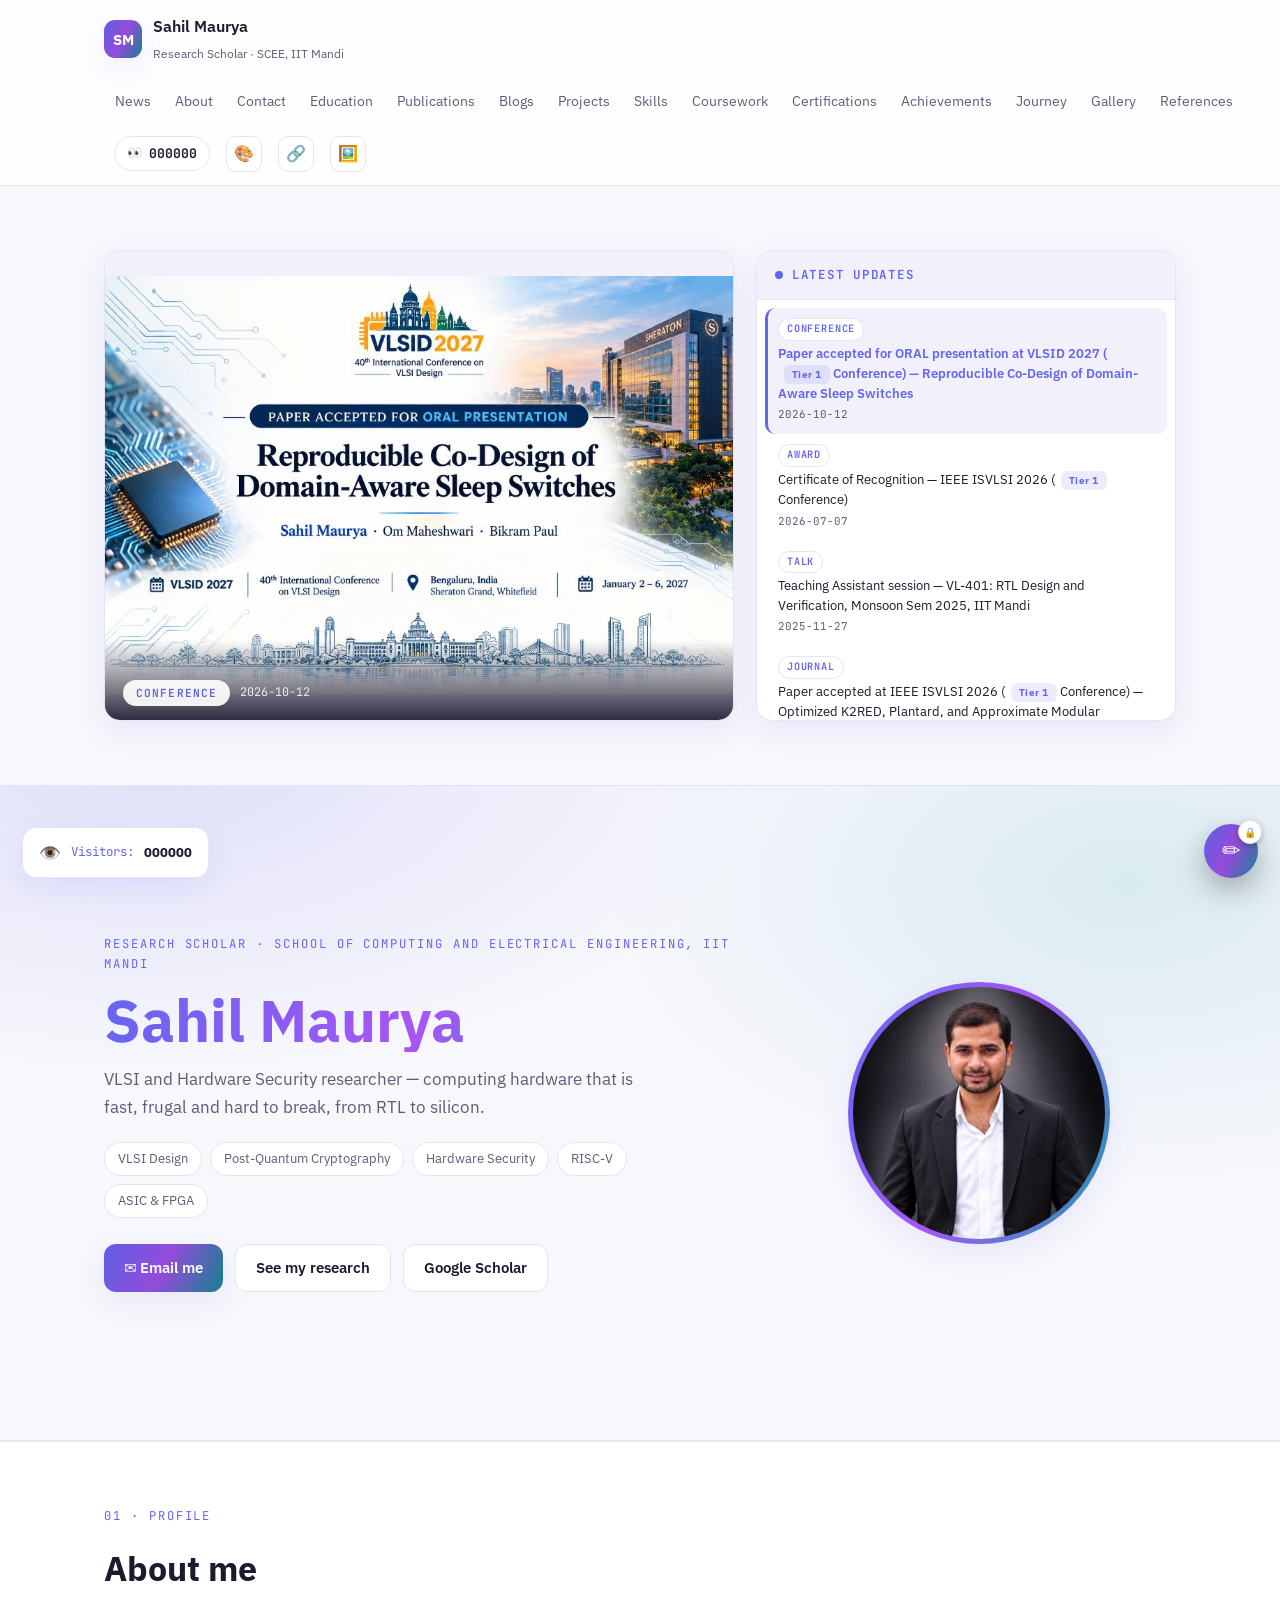
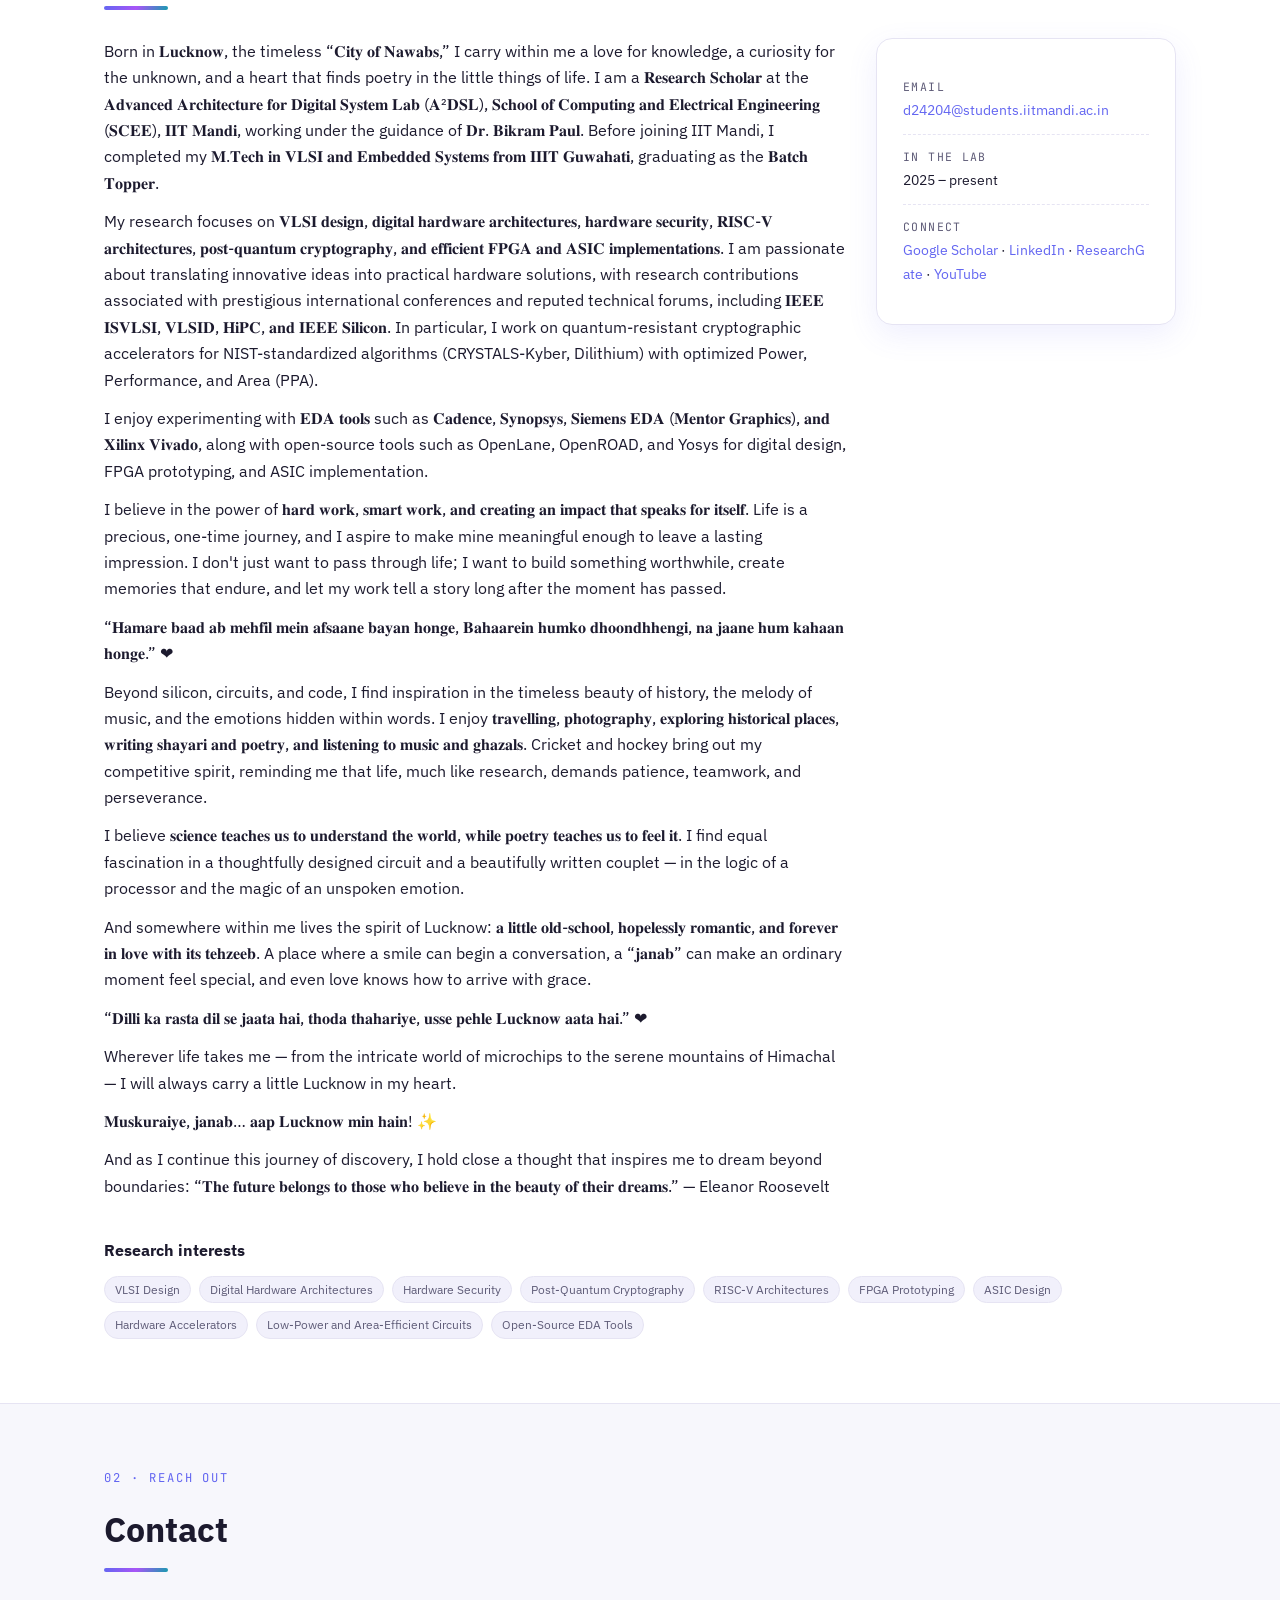
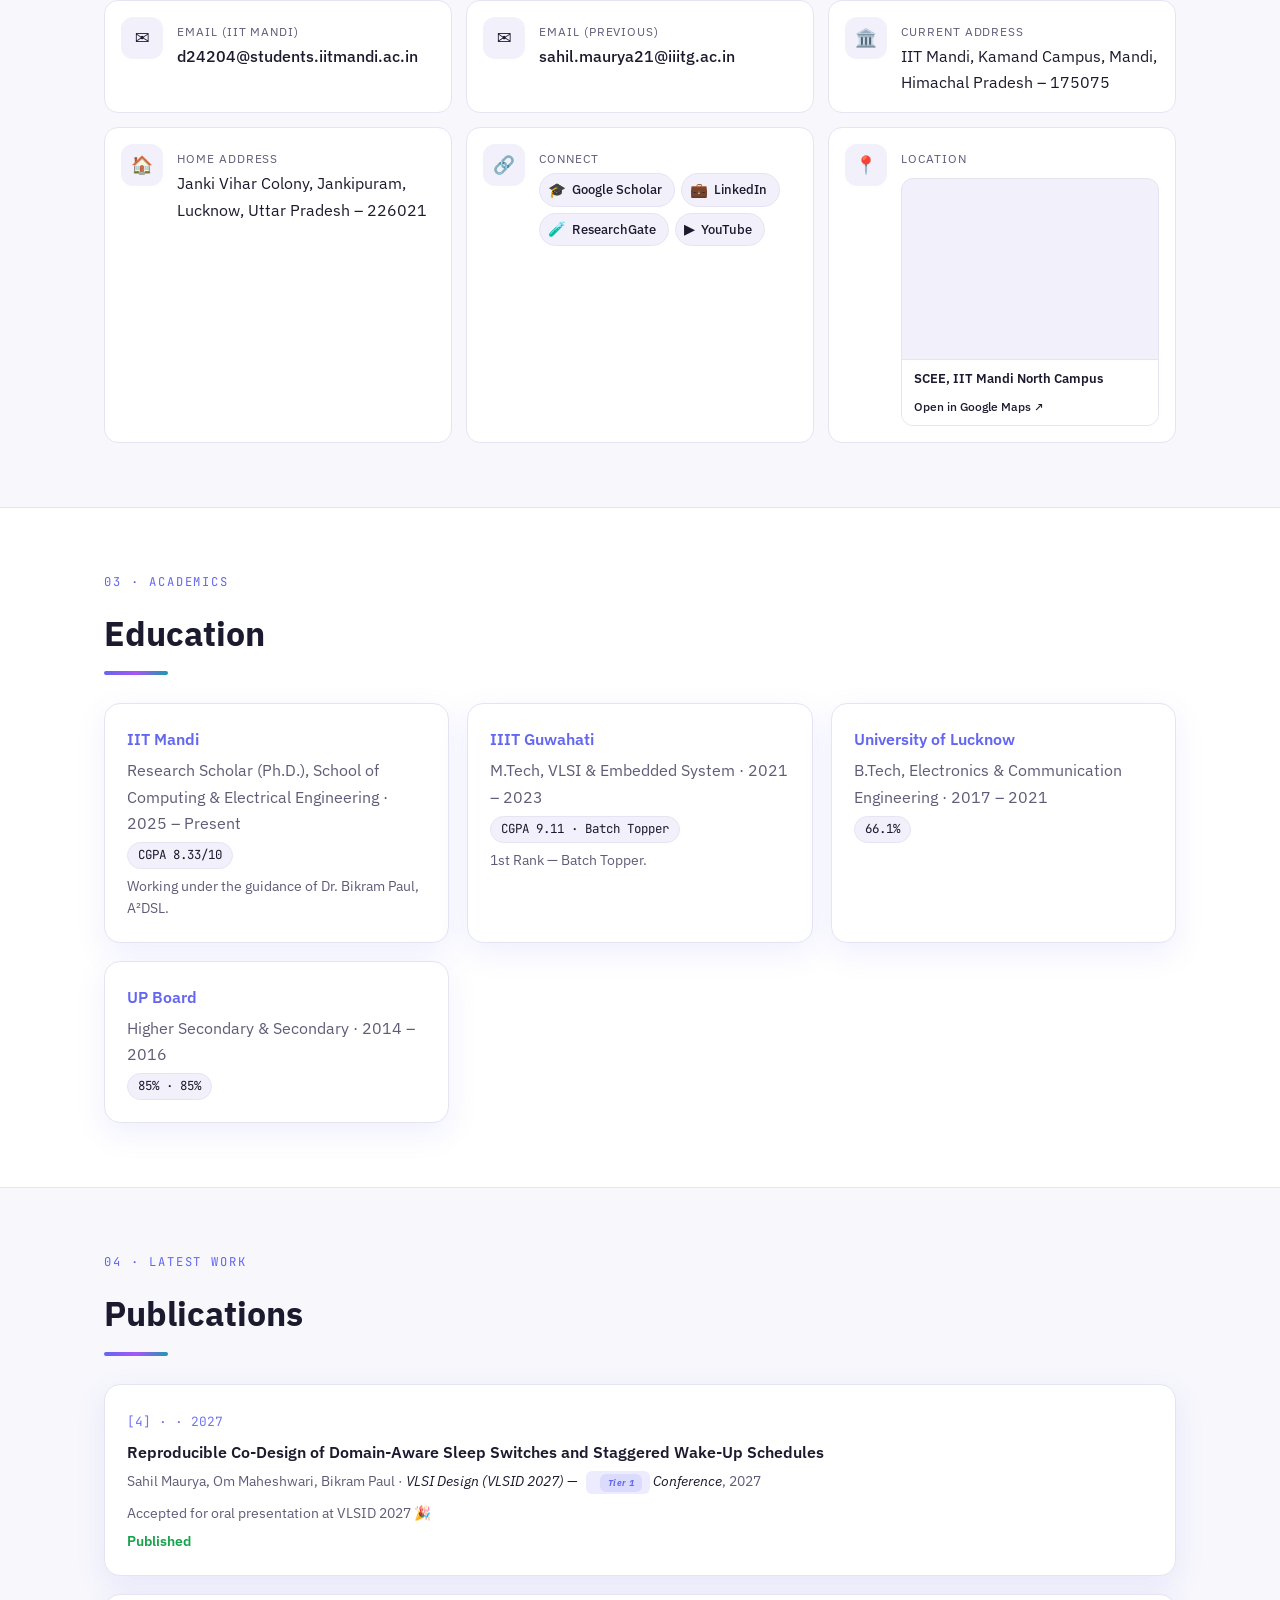
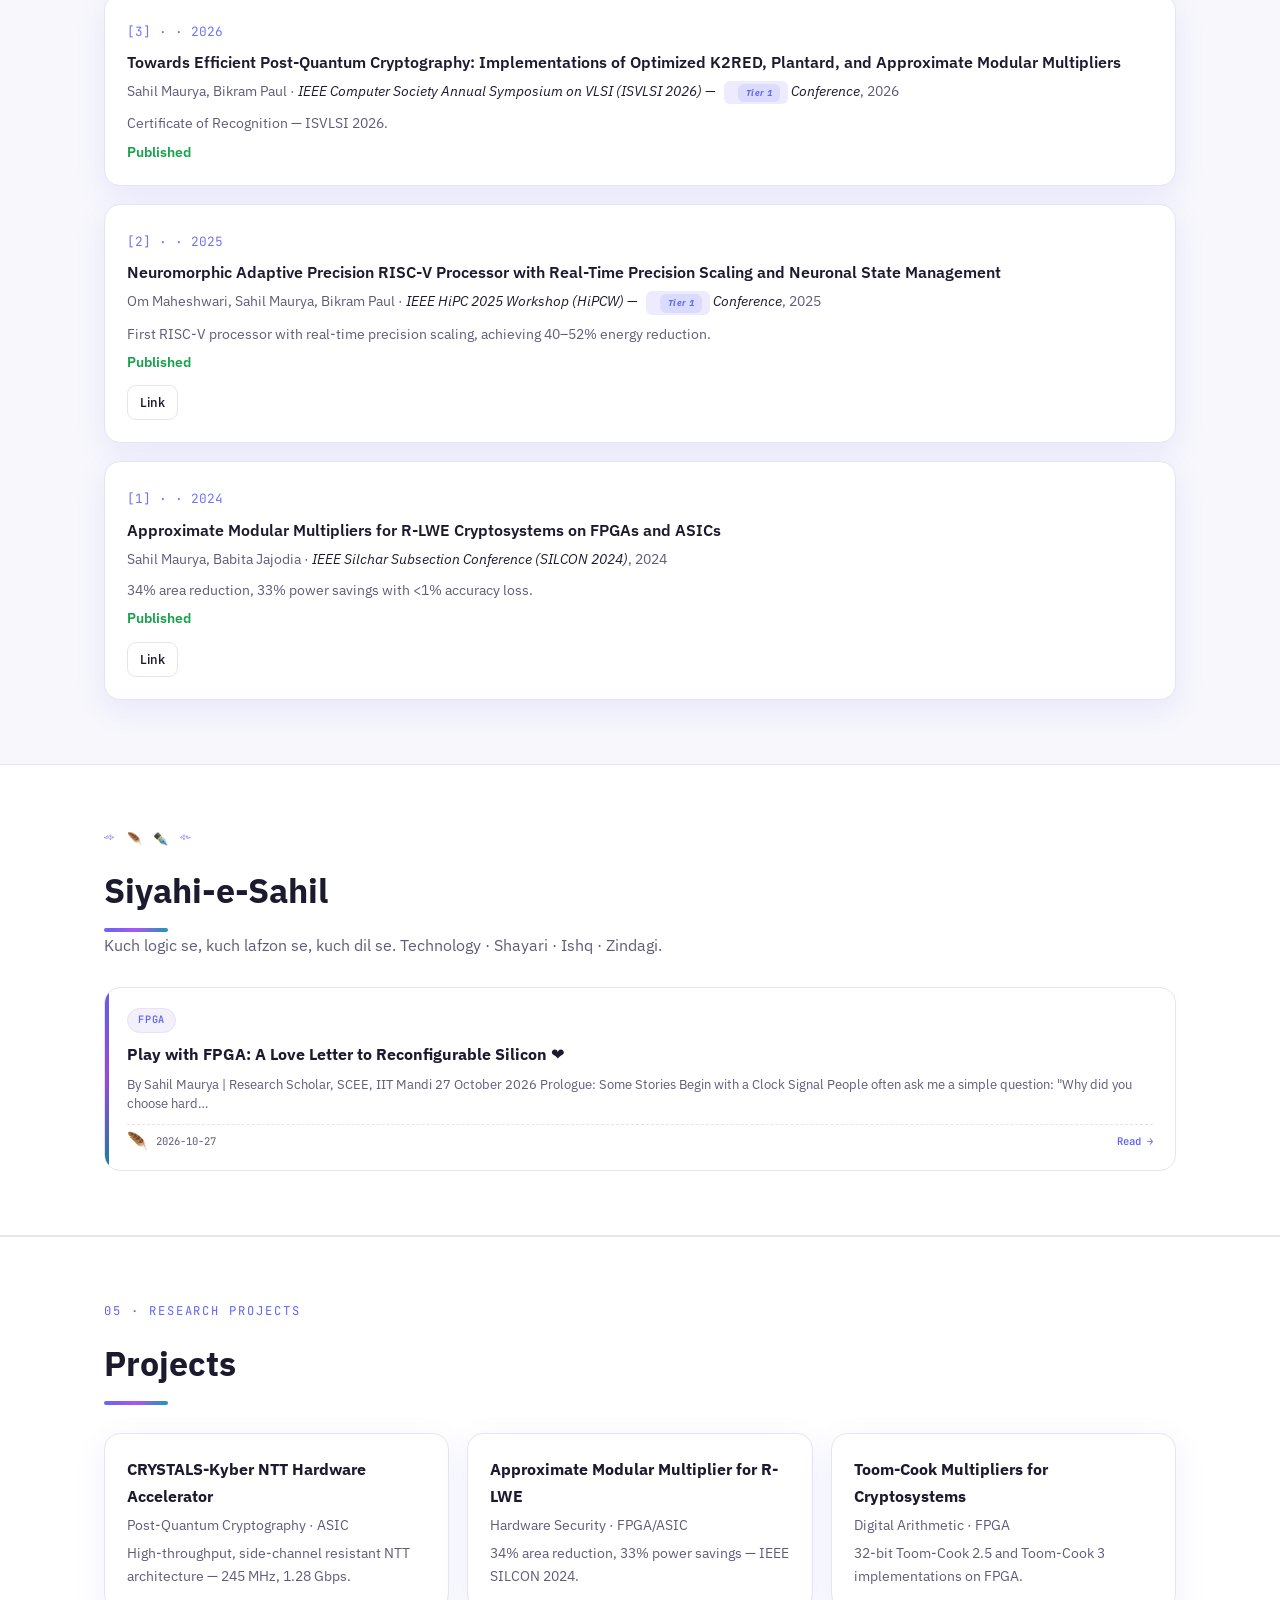
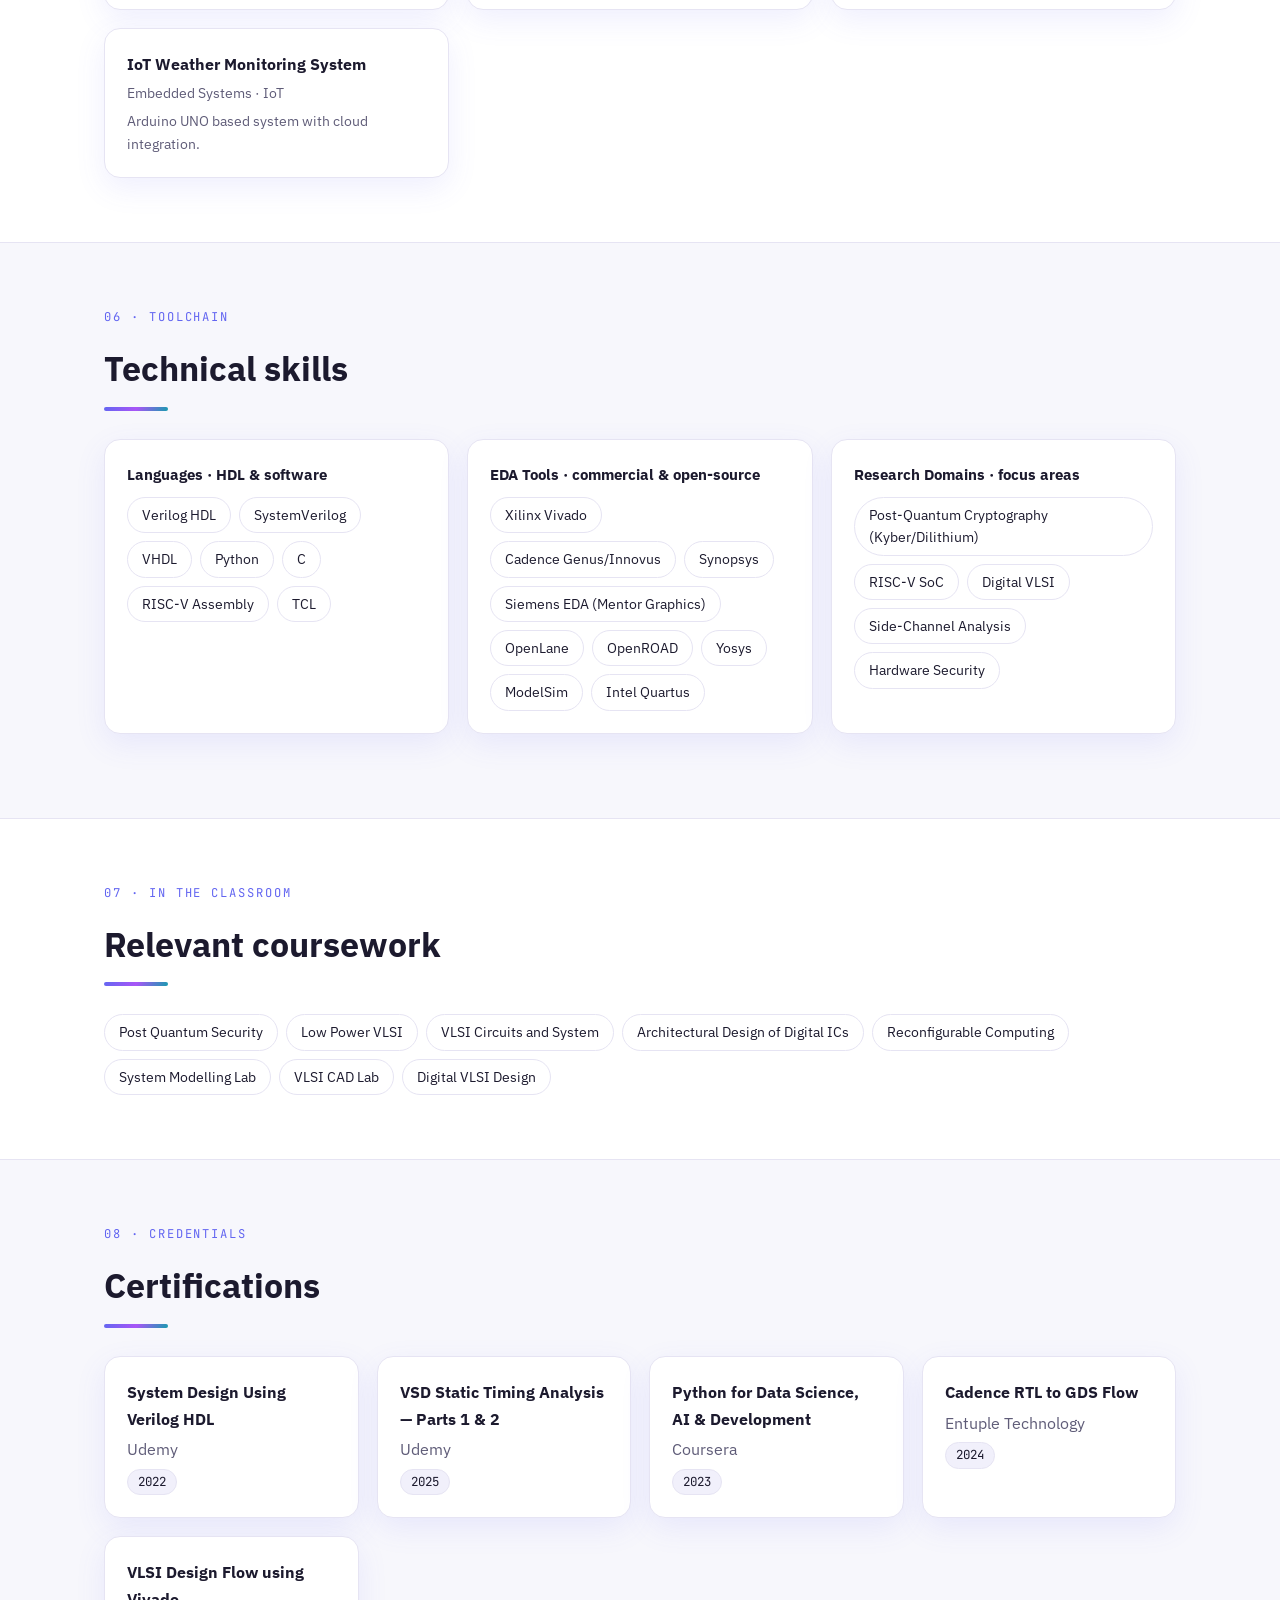
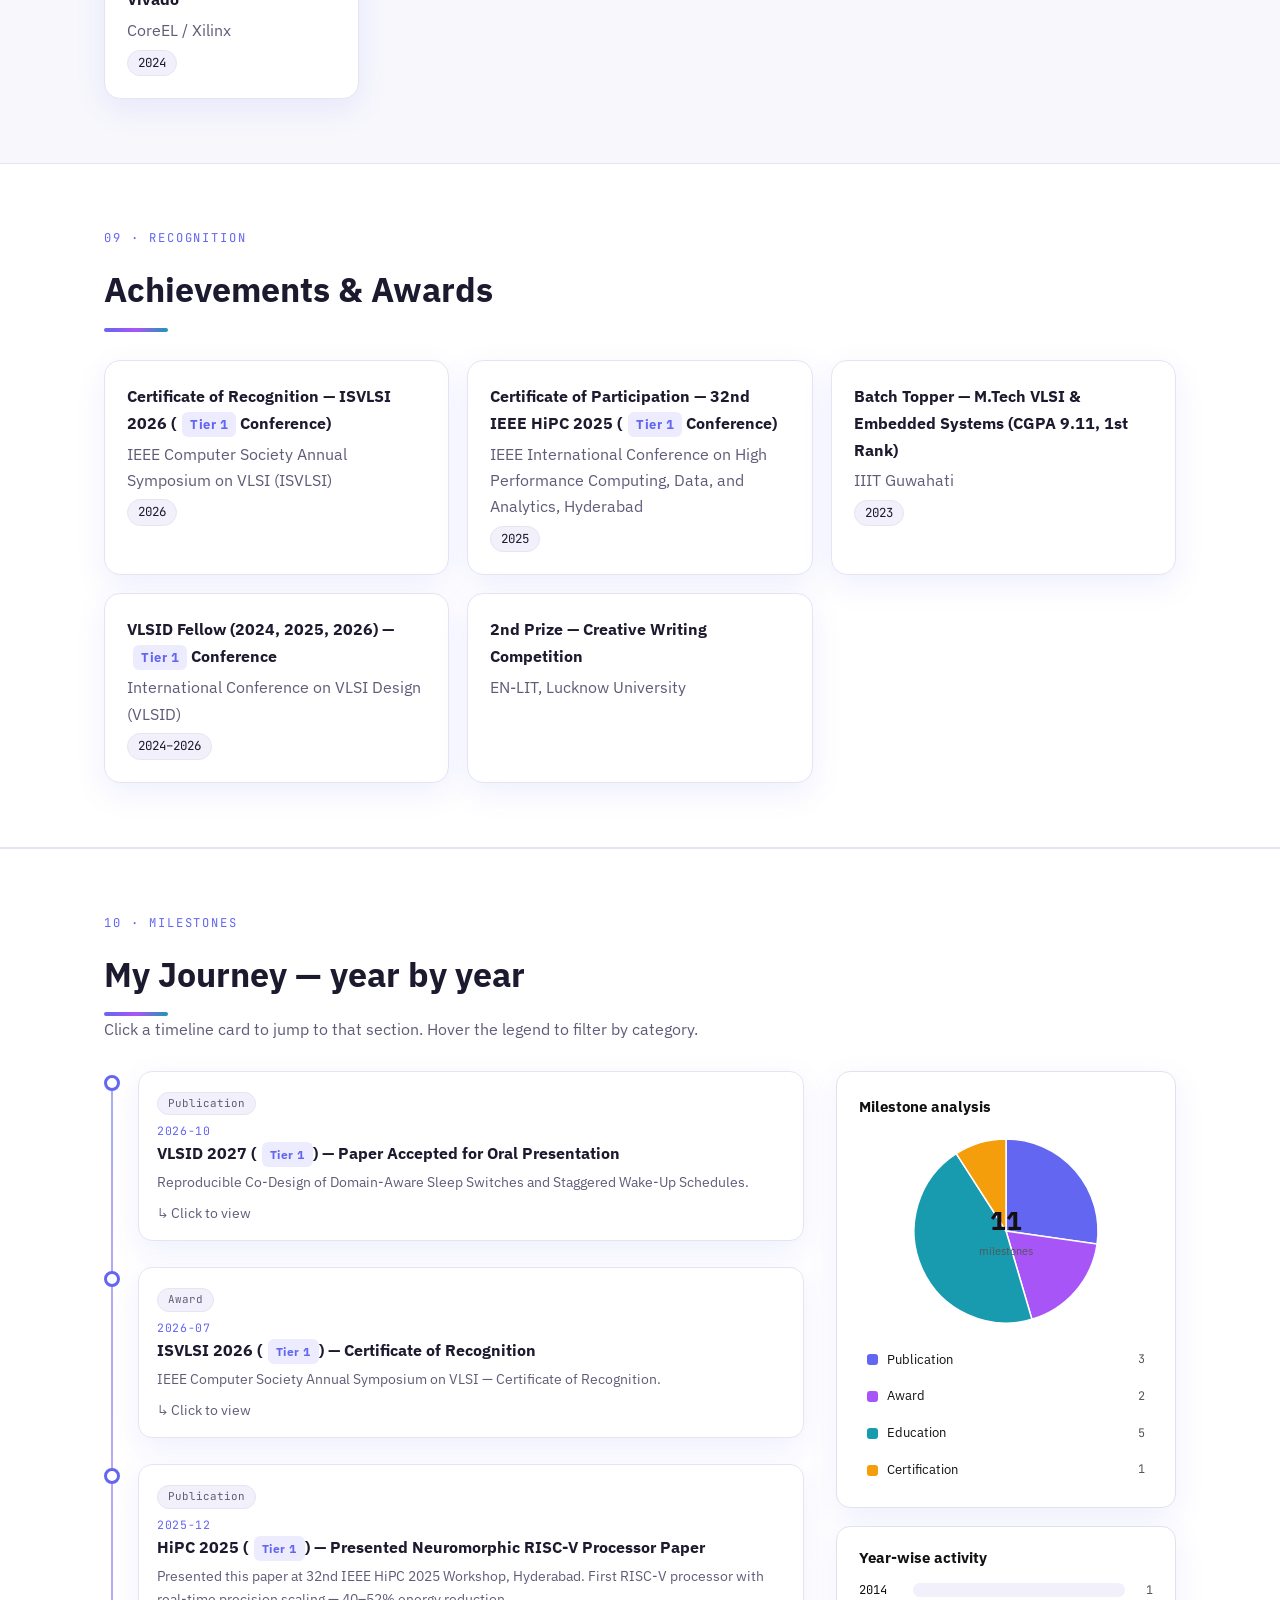
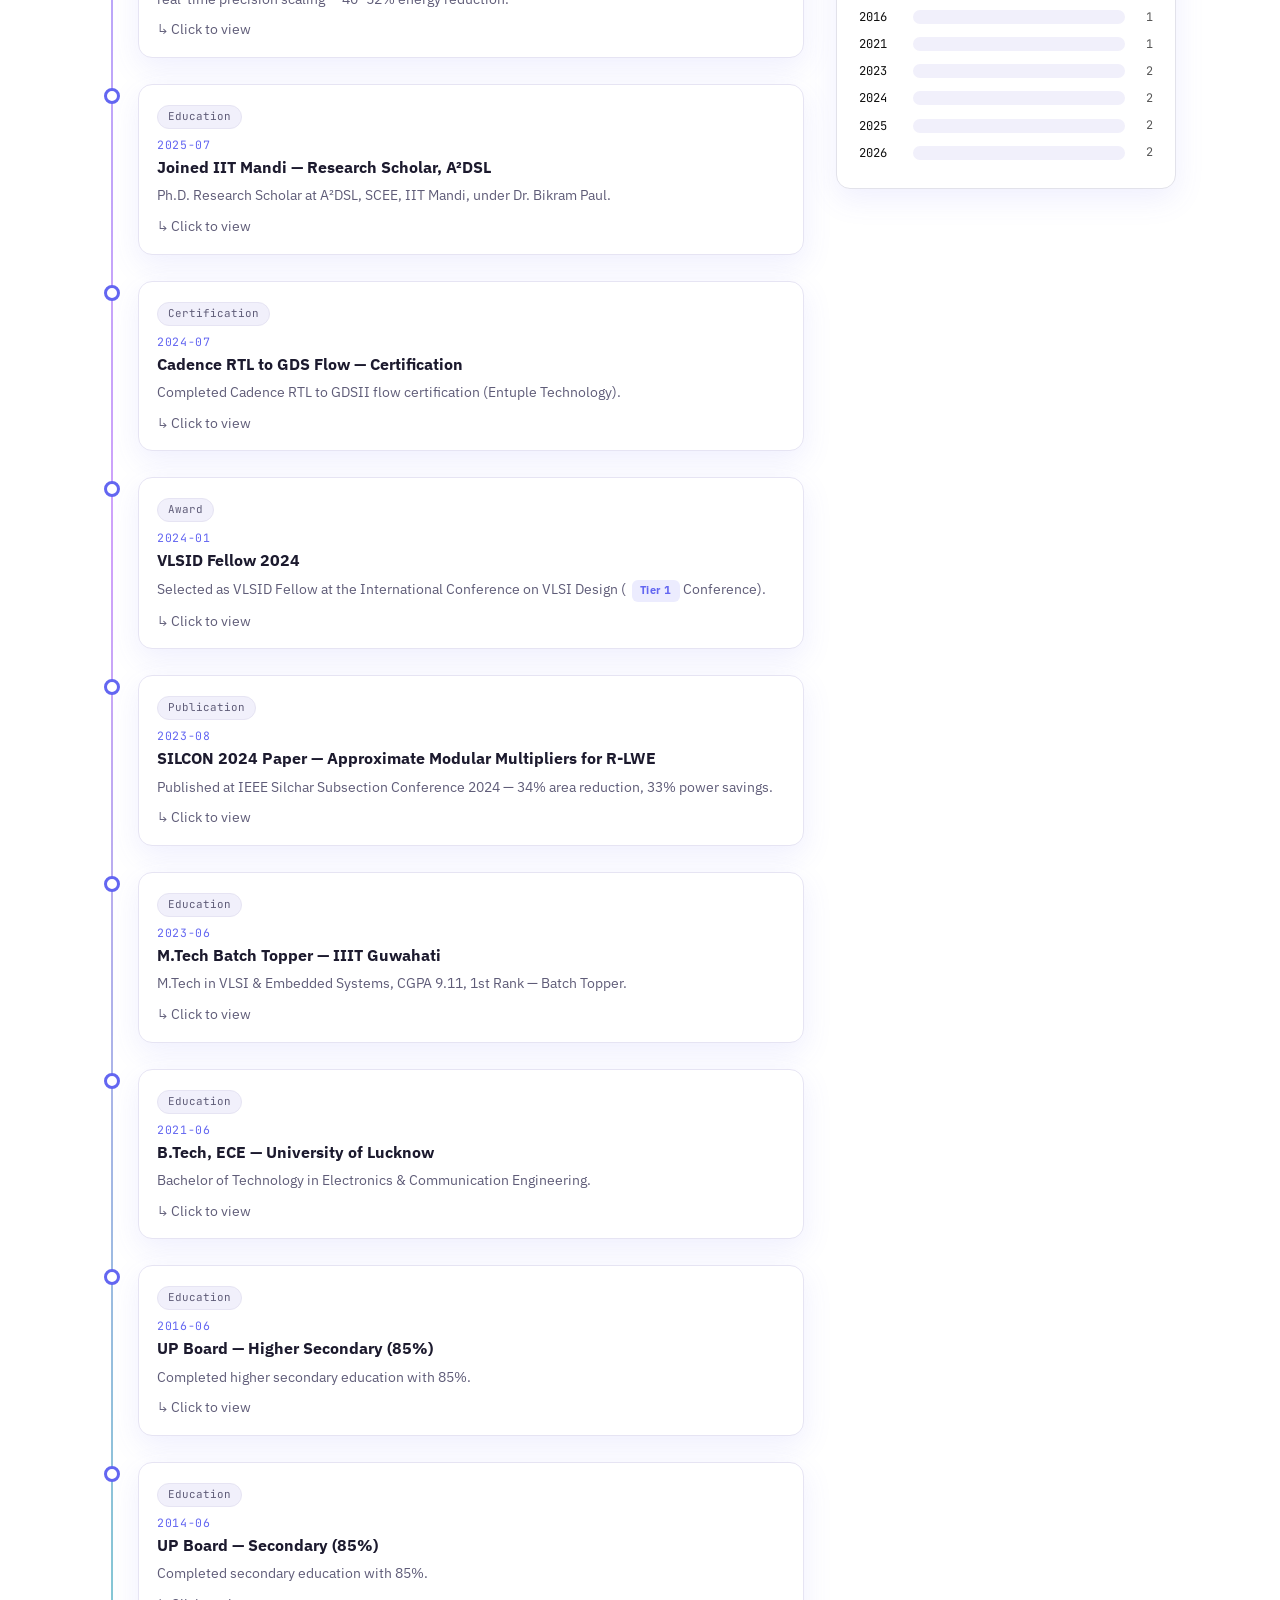
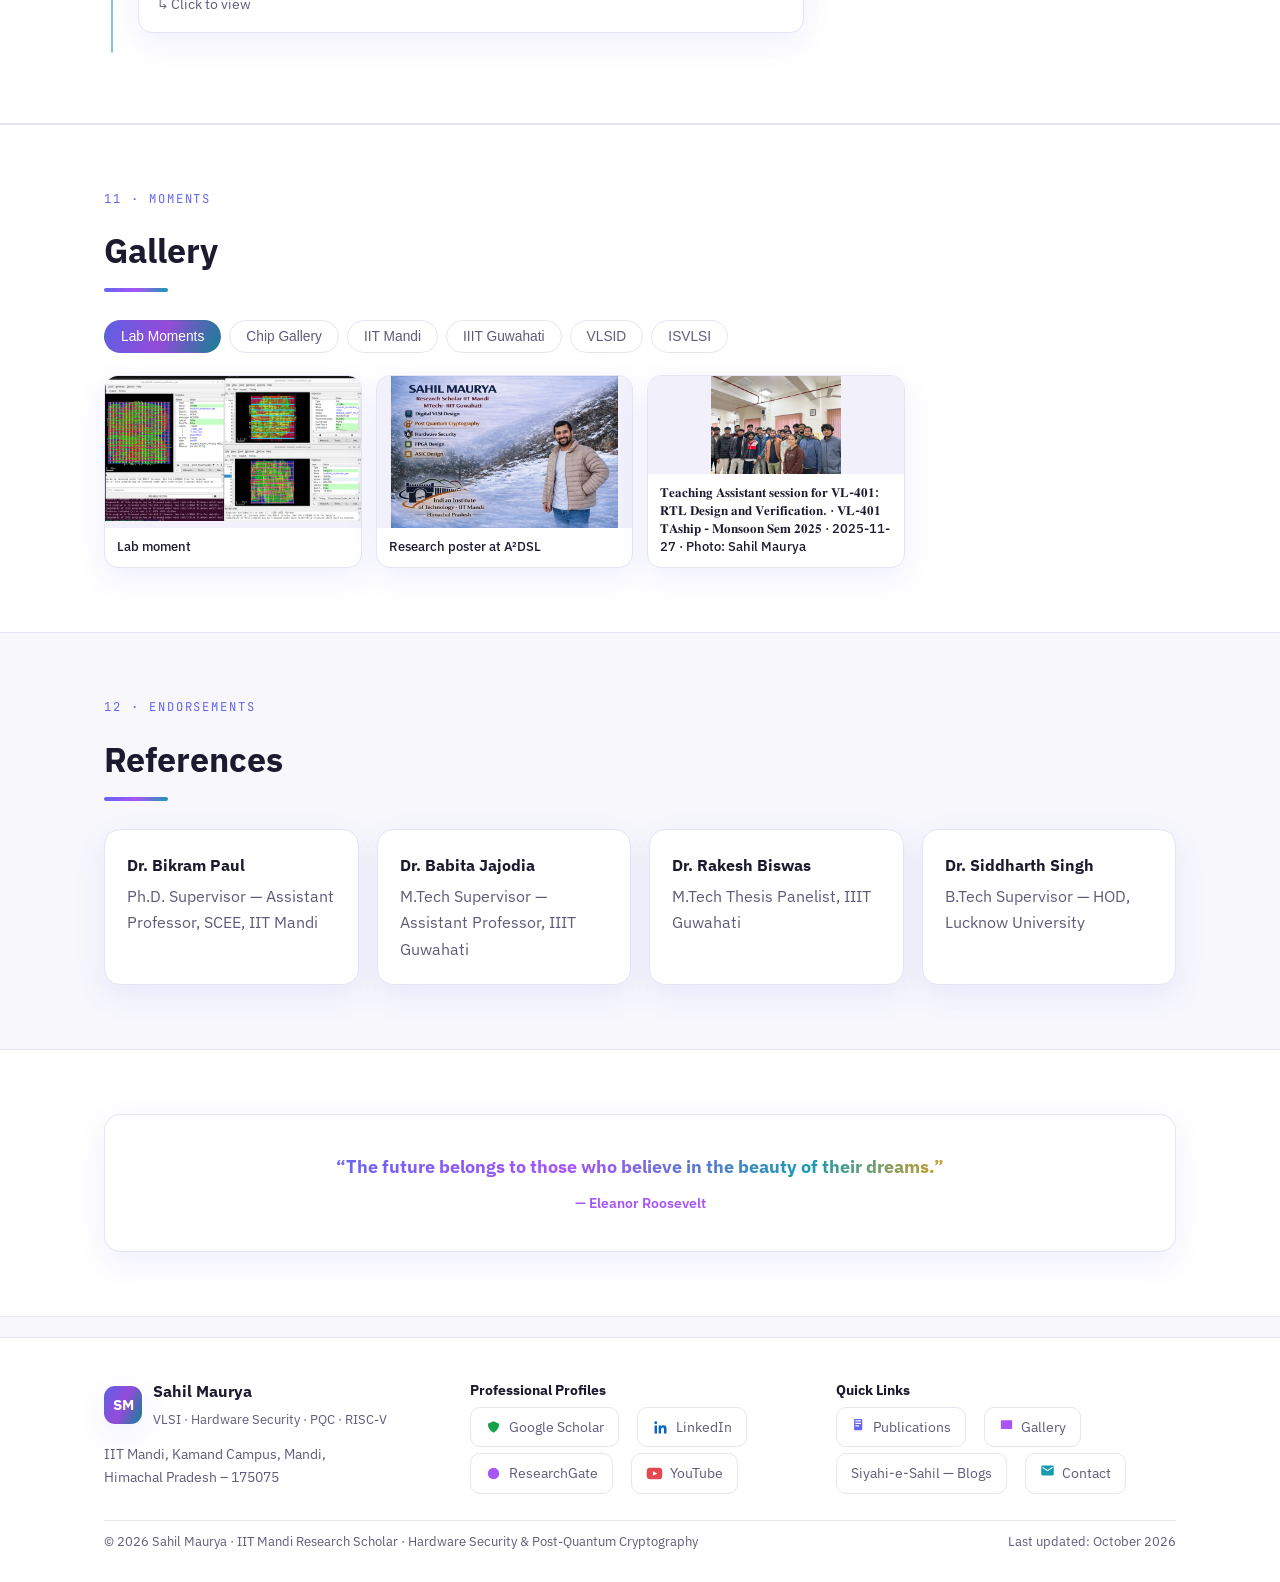
==== commit fe2a827d: "Bump cache-bust versions to v=43 (map visibility fix)" ====
--- a/index.html
+++ b/index.html
@@ -11,9 +11,9 @@
 <link rel="preconnect" href="https://fonts.googleapis.com">
 <link rel="preconnect" href="https://fonts.gstatic.com" crossorigin>
 <link href="https://fonts.googleapis.com/css2?family=IBM+Plex+Sans:wght@400;500;600;700&family=JetBrains+Mono:wght@400;600&display=swap" rel="stylesheet">
-<link rel="stylesheet" href="style.css?v=42">
-<link rel="stylesheet" href="style-update.css?v=42">
-<link rel="stylesheet" href="themes.css?v=42">
+<link rel="stylesheet" href="style.css?v=43">
+<link rel="stylesheet" href="style-update.css?v=43">
+<link rel="stylesheet" href="themes.css?v=43">
 </head>
 <body>
 <a class="skip" href="#main">Skip to the main content</a>
@@ -159,19 +159,19 @@
     <div class="copyright"><span id="footCopy"></span><span id="footUpd"></span></div>
   </div>
 </footer>
-<script src="data.js?v=42"></script>
-<script src="data2.js?v=42"></script>
-<script src="data3.js?v=42"></script>
-<script src="data4.js?v=42"></script>
-<script src="gallery-fix.js?v=42"></script>
-<script src="app26.js?v=42"></script>
-<script src="app.js?v=42"></script>
-<script src="app2.js?v=42"></script>
-<script src="app3.js?v=42"></script>
-<script src="app30.js?v=42"></script>
-<script src="app31.js?v=42"></script>
-<script src="app4.js?v=42"></script>
-<script src="app27.js?v=42"></script>
-<script src="app38.js?v=42"></script>
+<script src="data.js?v=43"></script>
+<script src="data2.js?v=43"></script>
+<script src="data3.js?v=43"></script>
+<script src="data4.js?v=43"></script>
+<script src="gallery-fix.js?v=43"></script>
+<script src="app26.js?v=43"></script>
+<script src="app.js?v=43"></script>
+<script src="app2.js?v=43"></script>
+<script src="app3.js?v=43"></script>
+<script src="app30.js?v=43"></script>
+<script src="app31.js?v=43"></script>
+<script src="app4.js?v=43"></script>
+<script src="app27.js?v=43"></script>
+<script src="app38.js?v=43"></script>
 </body>
 </html>
--- a/style-update.css
+++ b/style-update.css
@@ -83,8 +83,12 @@
 .contact-item .con-pill-ico{font-size:.9rem;line-height:1;flex:none}
 
 /* ---------- contact section: location map card ---------- */
-.loc-map{border:1px solid var(--border);border-radius:12px;overflow:hidden;margin-top:8px;background:var(--soft)}
-.loc-map-iframe{display:block;width:100%;height:180px;border:0}
+/* FIX: .contact-item flex container me content <span> shrink ho raha tha,
+   iframe width:100% collapse ho gaya tha. Span ko block banao + full width do. */
+.contact-item > span:not(.ico){display:block;flex:1 1 auto;min-width:0;width:100%}
+.contact-item{align-items:flex-start}
+.loc-map{display:block;width:100%;border:1px solid var(--border);border-radius:12px;overflow:hidden;margin-top:8px;background:var(--soft)}
+.loc-map-iframe{display:block;width:100%;height:180px;min-height:180px;border:0}
 .loc-map-cap{display:flex;align-items:center;justify-content:space-between;gap:8px;flex-wrap:wrap;padding:8px 12px;border-top:1px solid var(--border);background:var(--card)}
 .loc-map-t{font-size:.8rem;font-weight:600;color:var(--text)}
 .loc-map-link{font-size:.74rem;font-weight:600;color:var(--accent);text-decoration:none;white-space:nowrap}
@@ -98,4 +102,4 @@
 /* ---------- responsive (news + journey auto-fit) ---------- */
 @media(max-width:1024px){.journey-layout{grid-template-columns:1fr}.pie-card{position:static}}
 @media(max-width:960px){.news-layout{grid-template-columns:1fr}.news-media{min-height:260px}.news-list{max-height:300px}}
-@media(max-width:480px){.news-media{min-height:220px}.pie-wrap{width:170px;height:170px}.pie-wrap svg{width:170px;height:170px}.contact-item .con-pill{margin:3px 4px 3px 0;padding:4px 10px 4px 7px;font-size:.78rem}.loc-map-iframe{height:150px}}
+@media(max-width:480px){.news-media{min-height:220px}.pie-wrap{width:170px;height:170px}.pie-wrap svg{width:170px;height:170px}.contact-item .con-pill{margin:3px 4px 3px 0;padding:4px 10px 4px 7px;font-size:.78rem}.loc-map-iframe{height:150px;min-height:150px}}
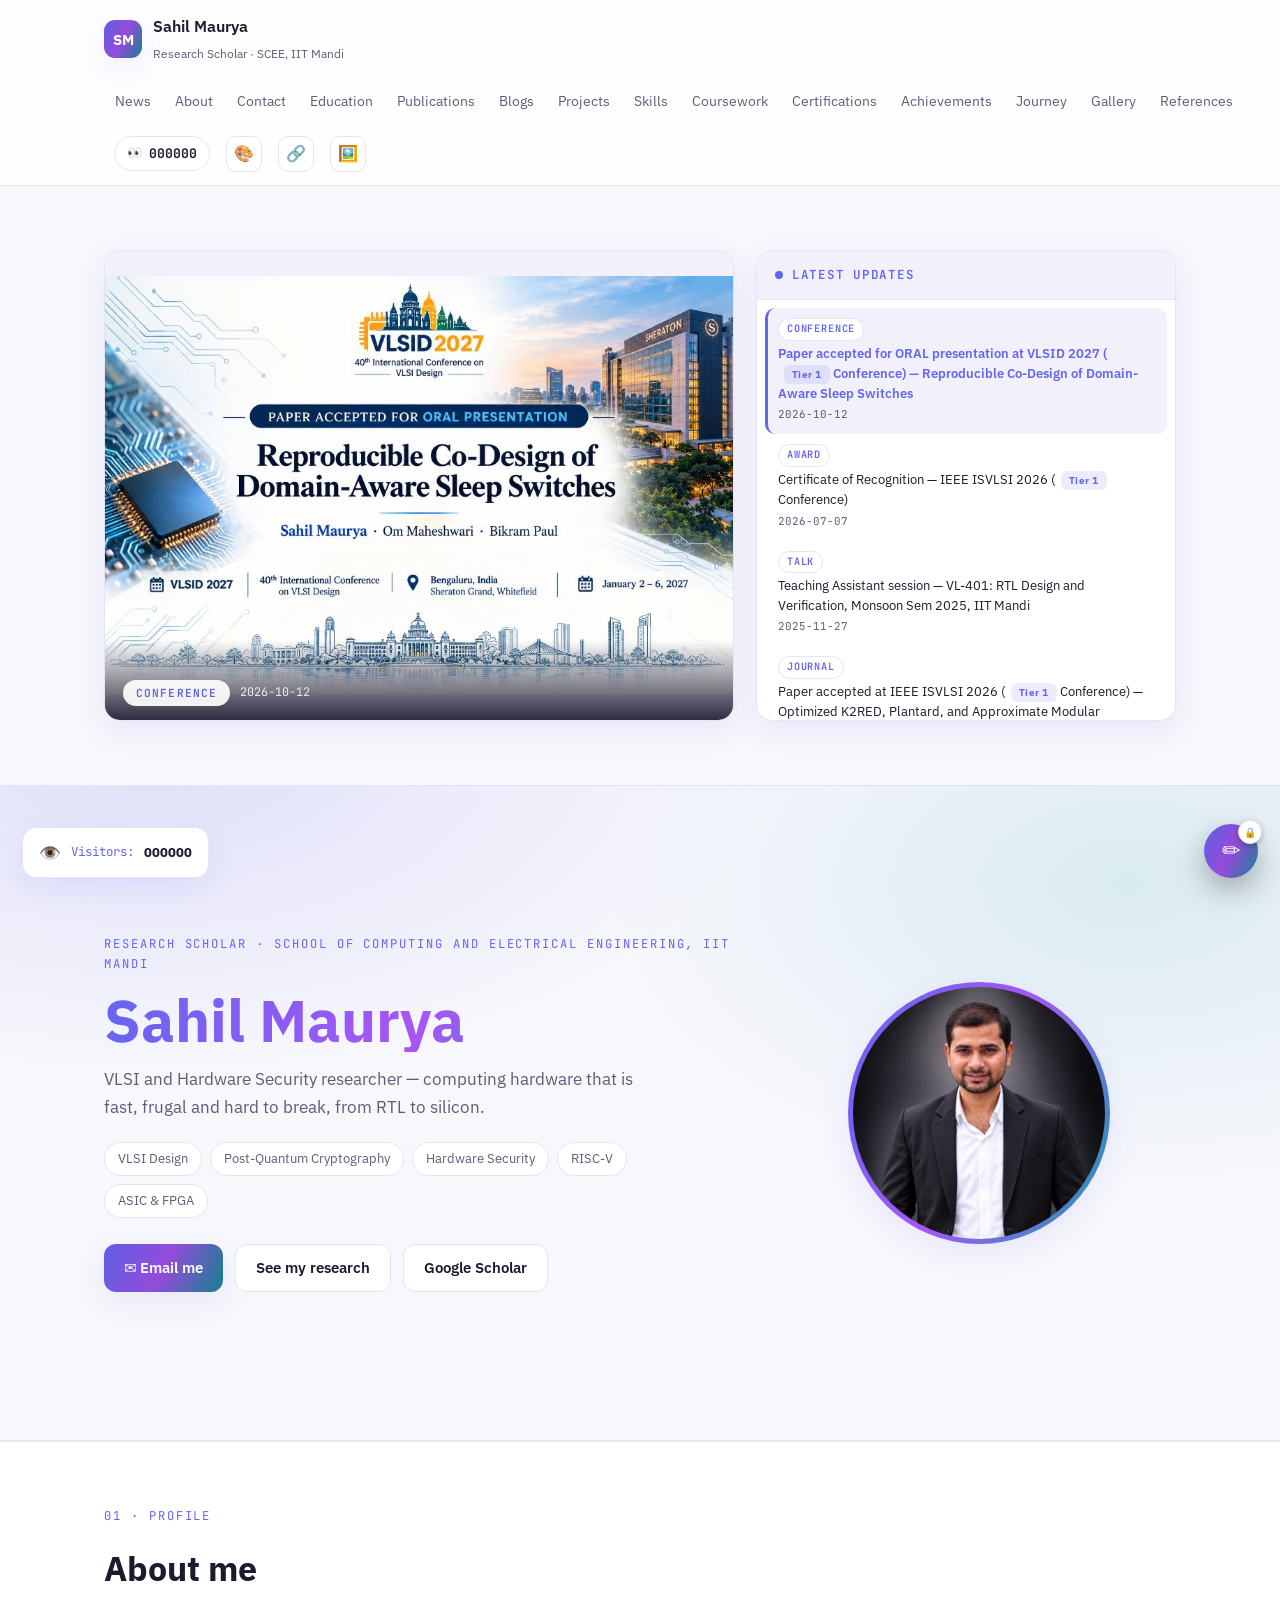
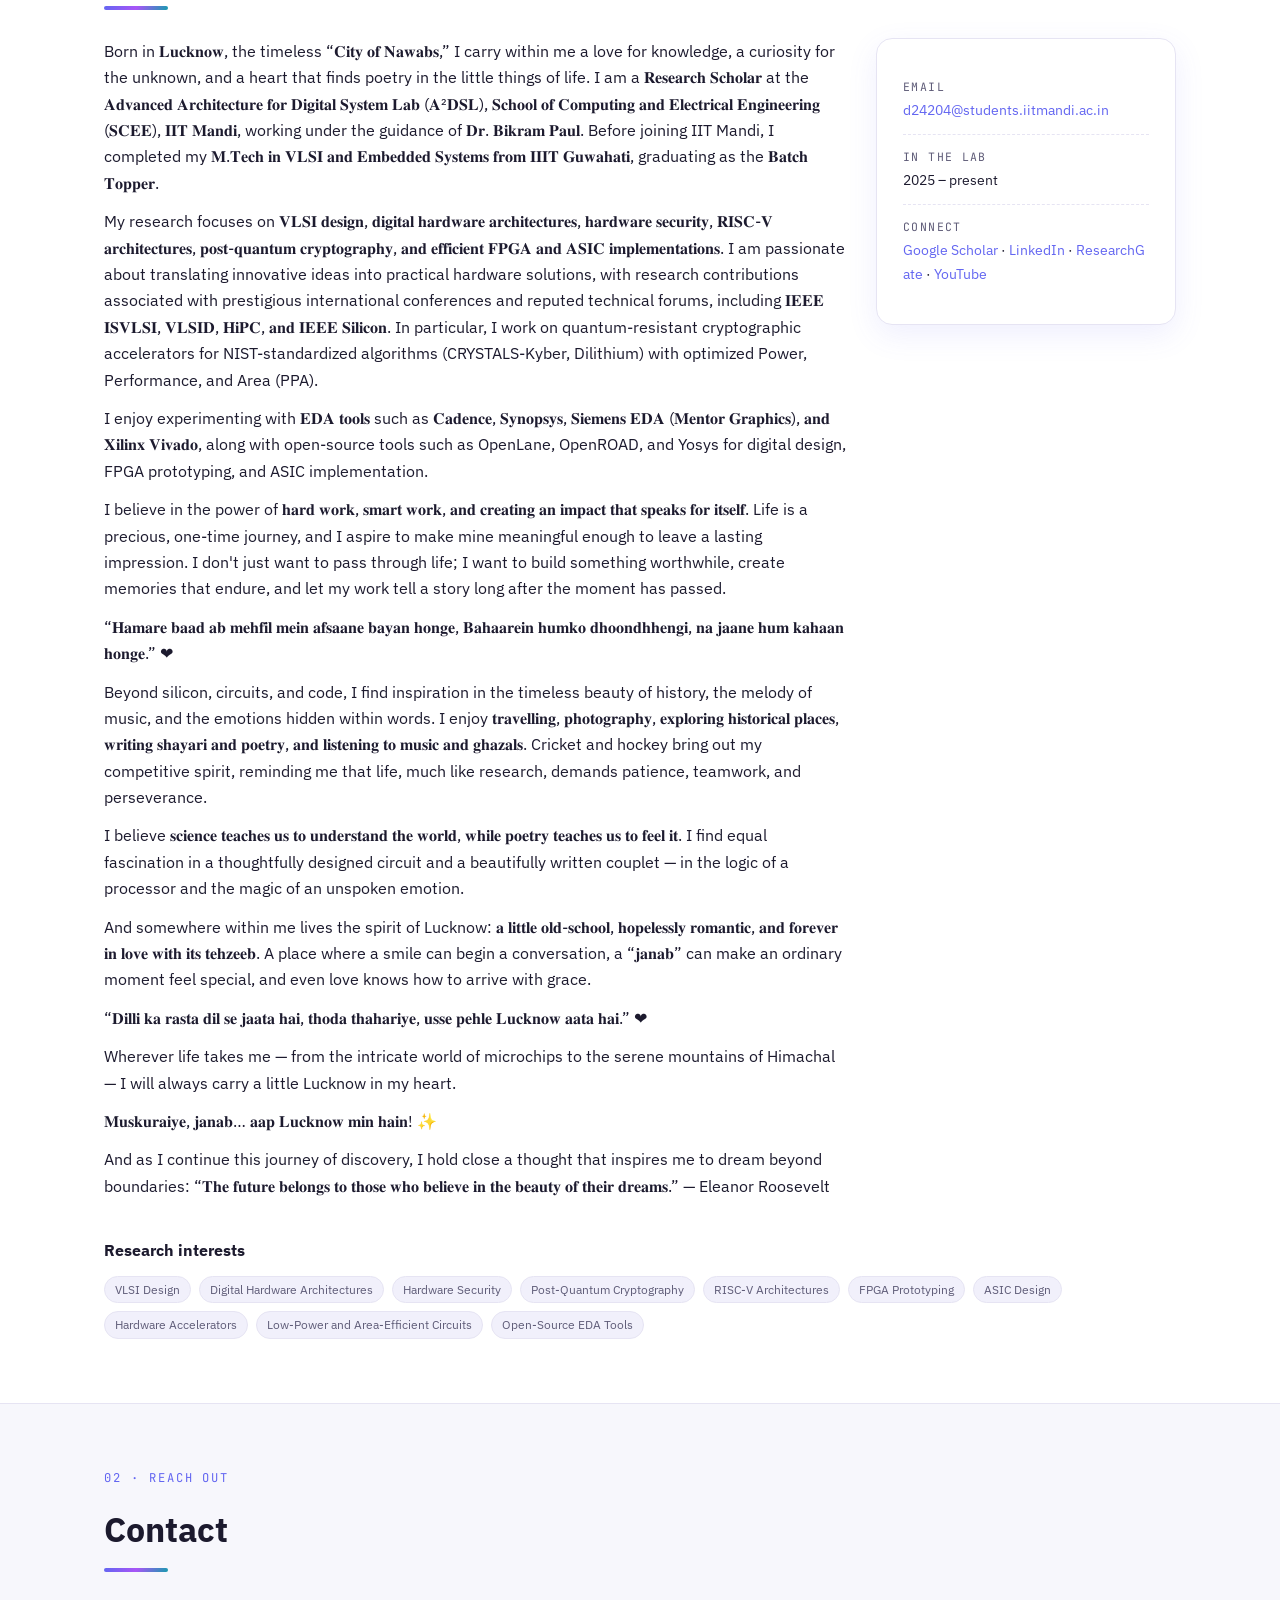
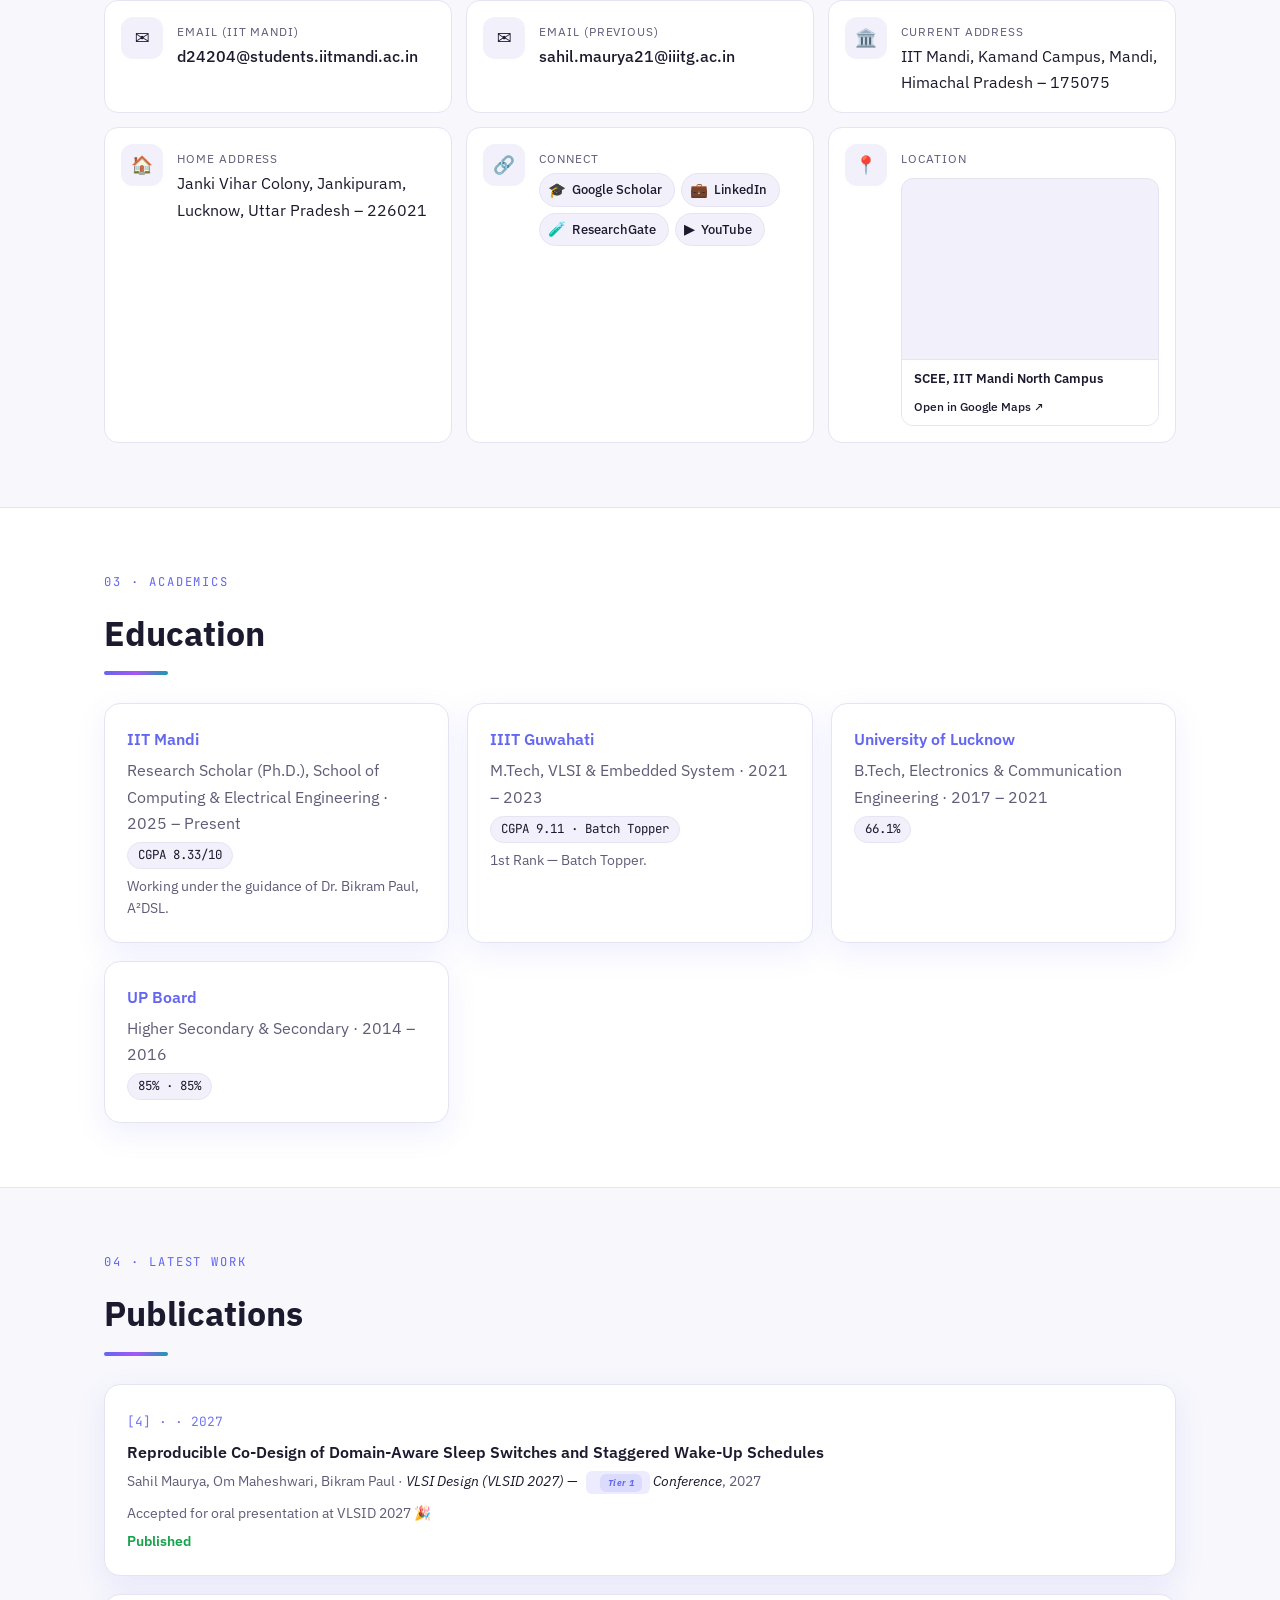
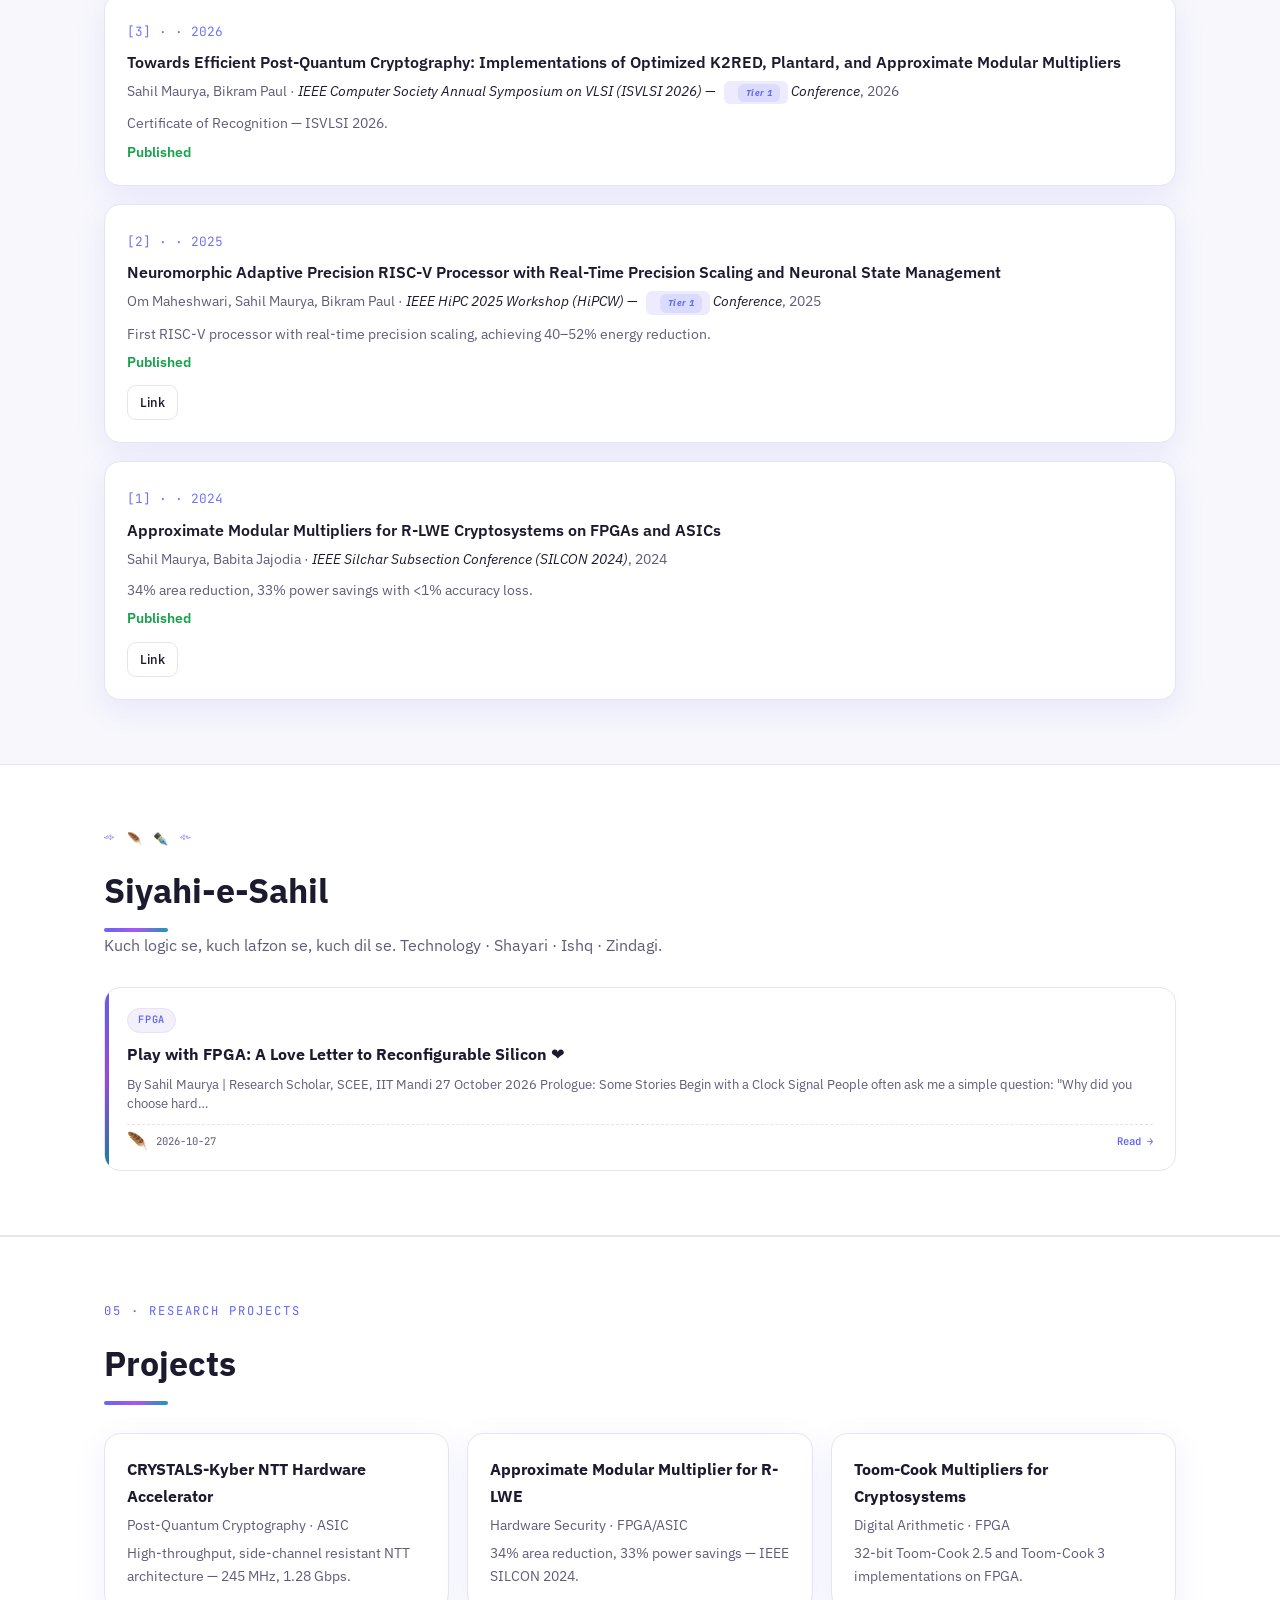
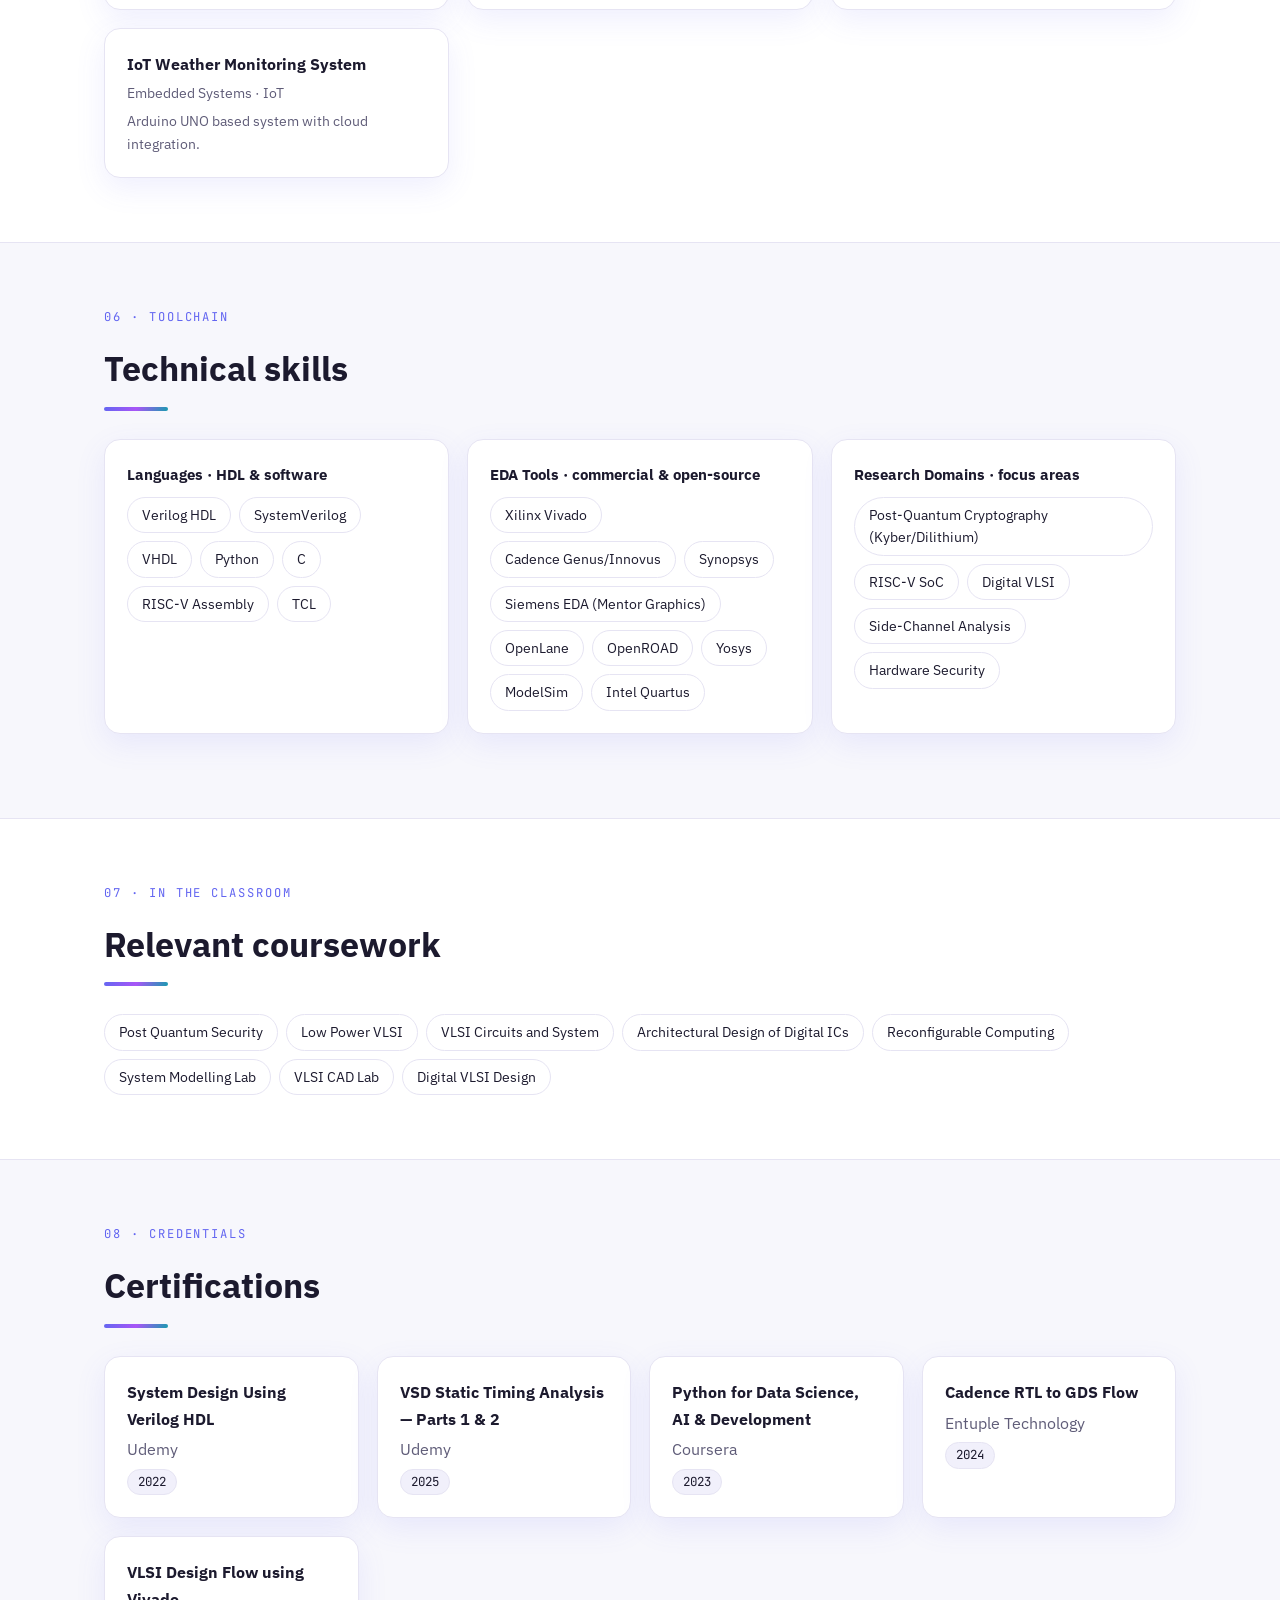
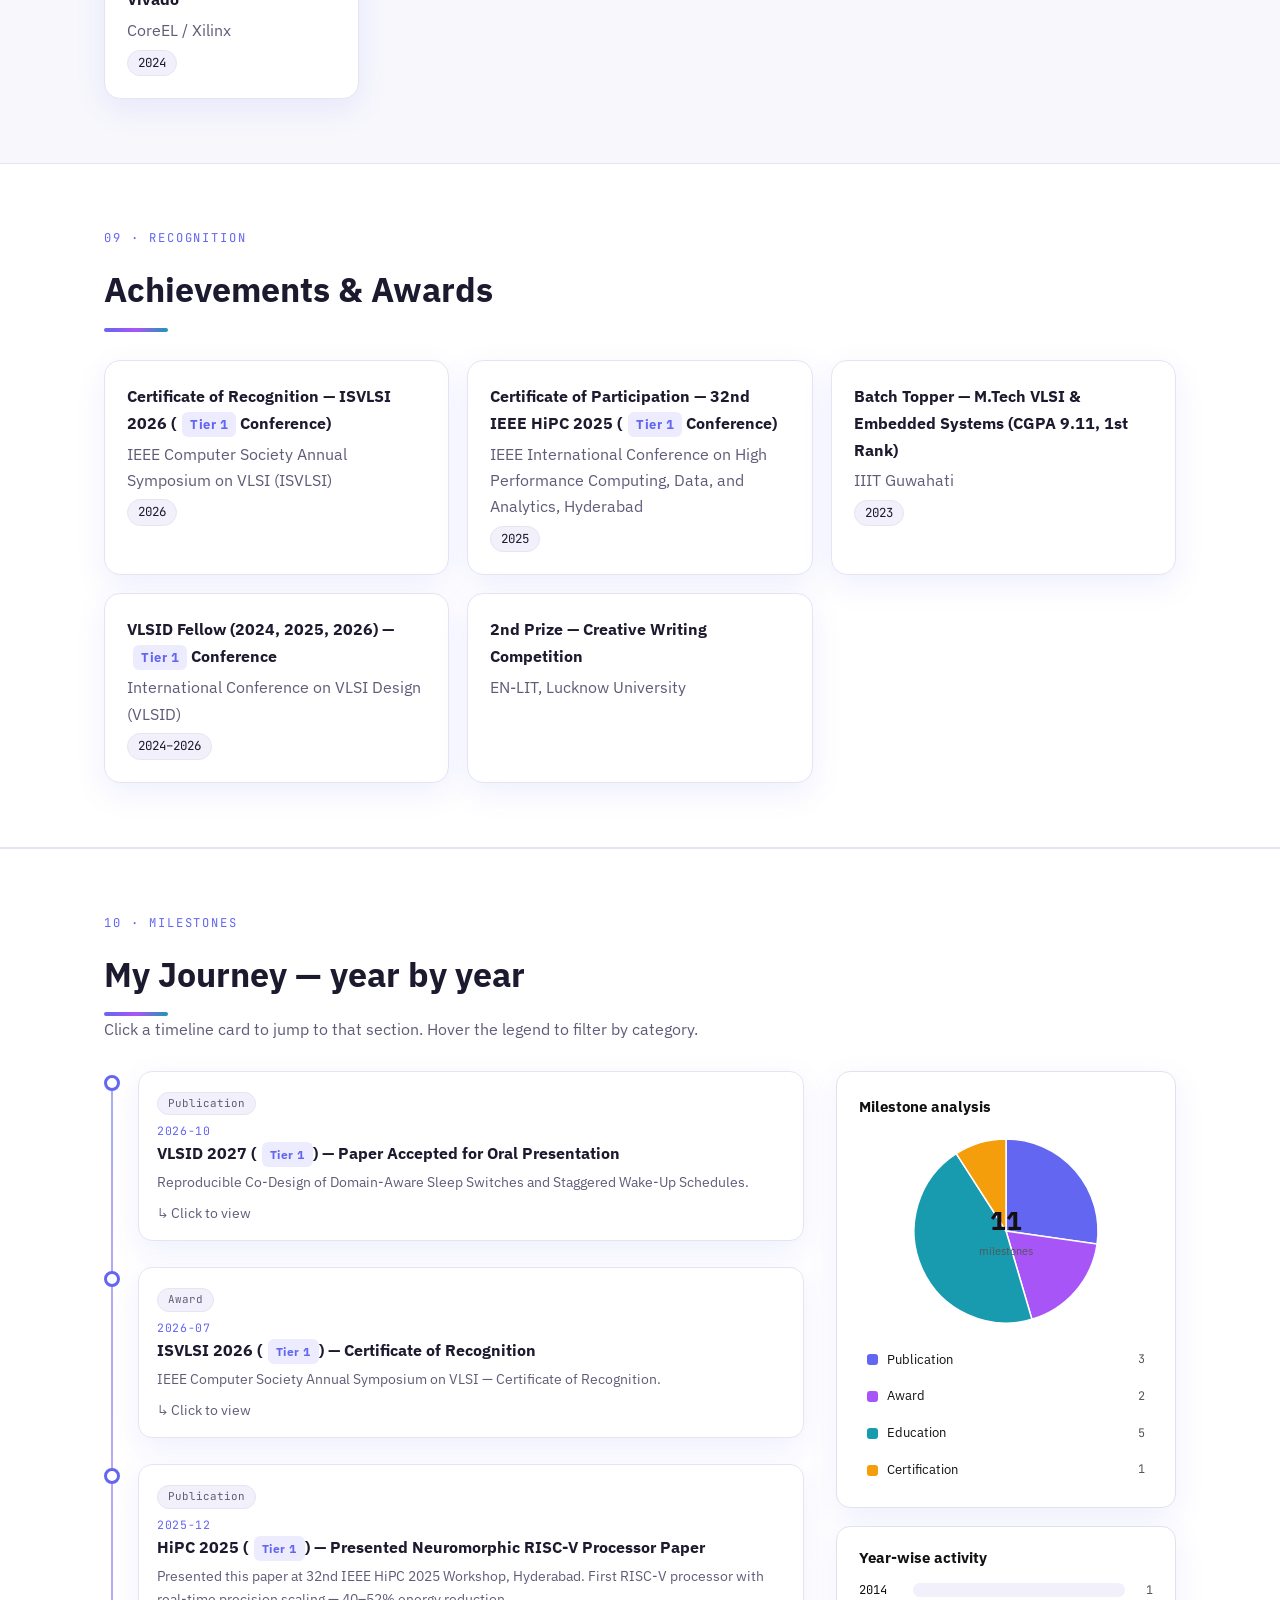
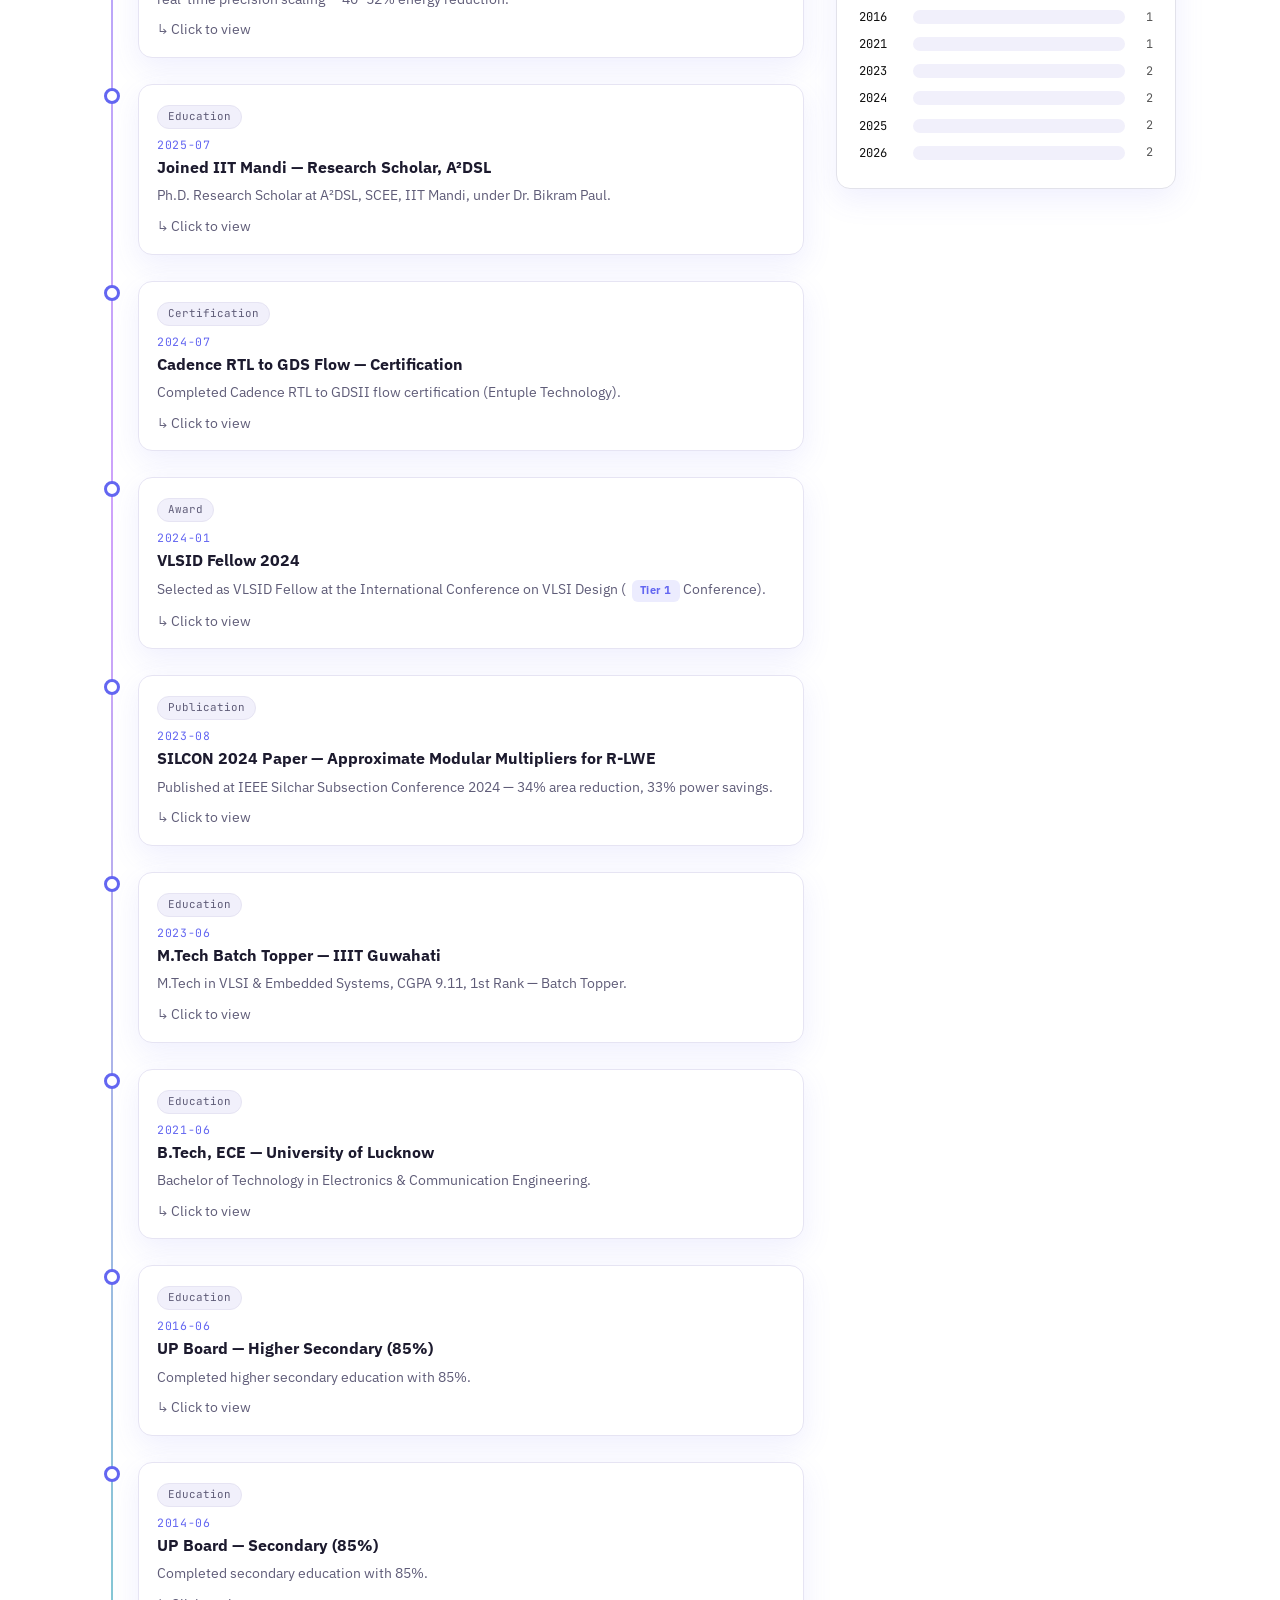
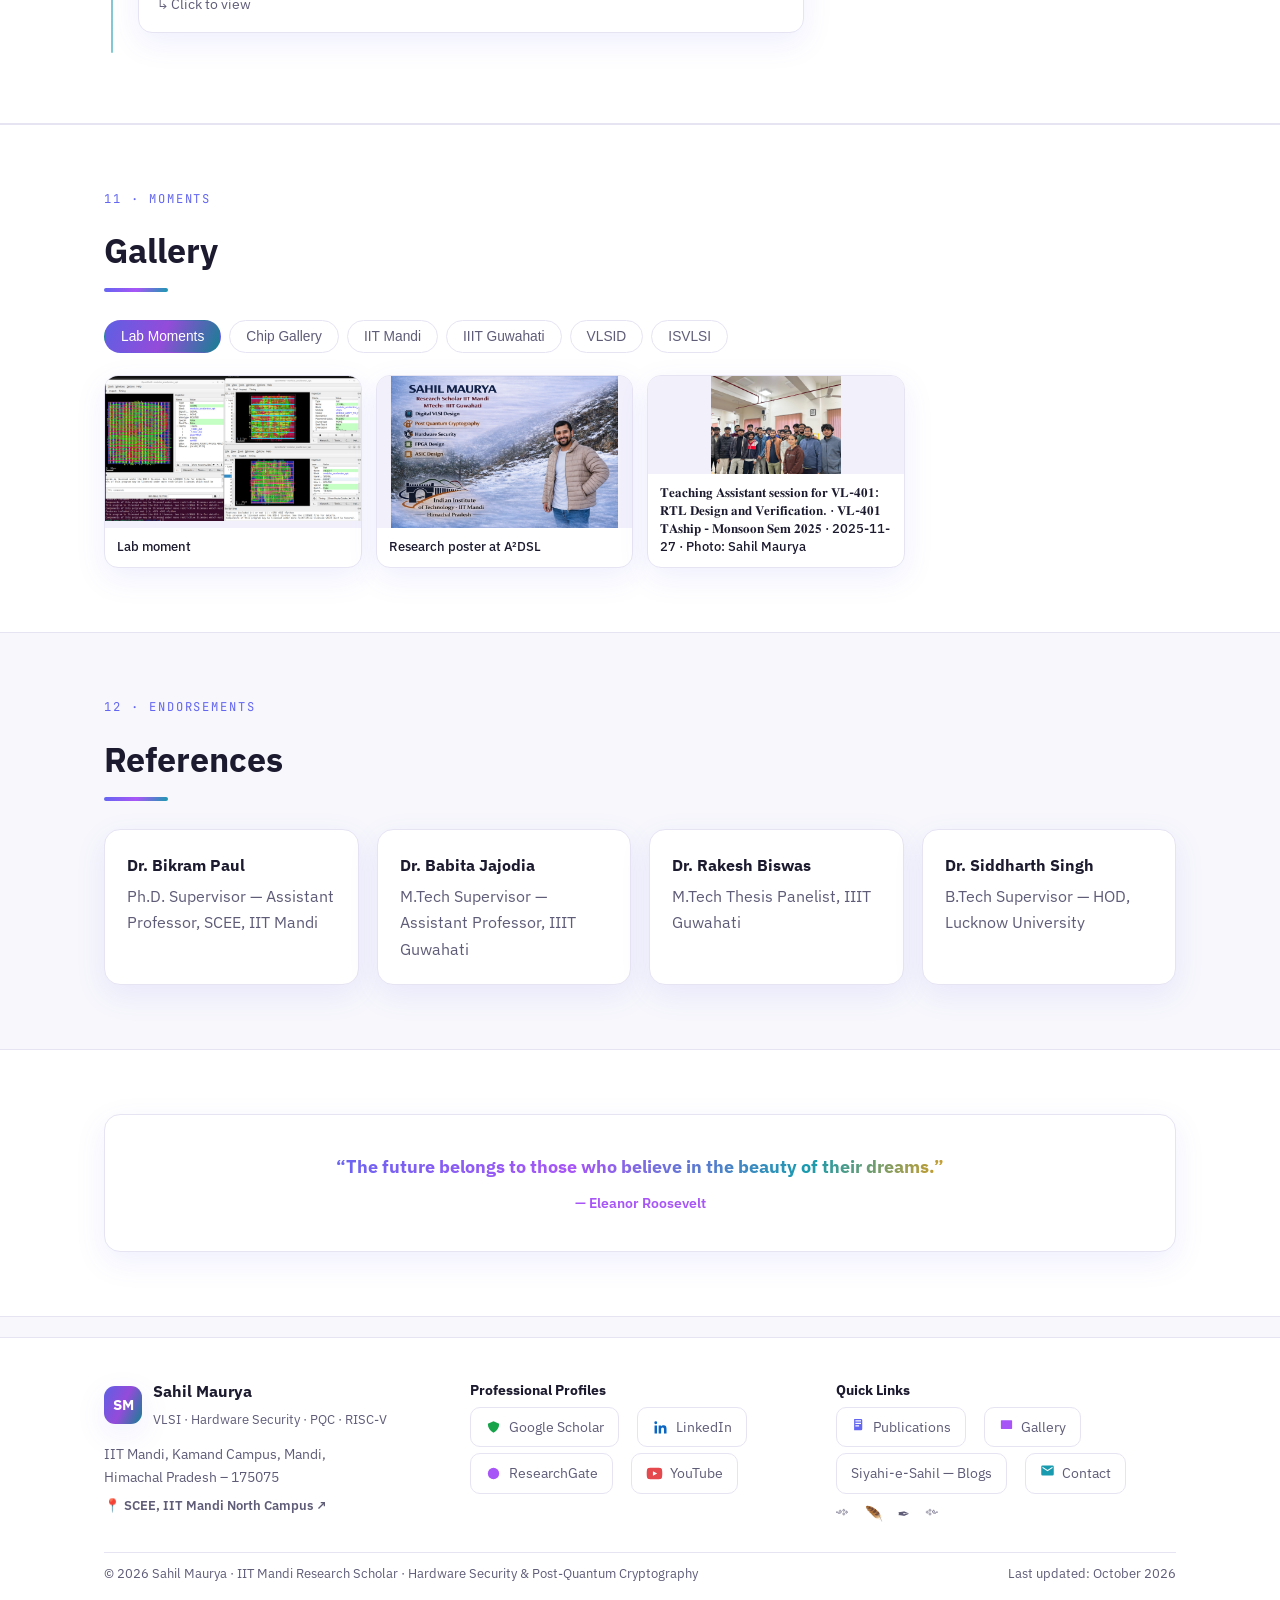
==== commit edcd51d1: "Footer: add Siyahi-e-Sahil symbol set ༺ 🪶 ✒️ ༻ under blog links + foot-loc location link styles; bum" ====
--- a/index.html
+++ b/index.html
@@ -11,9 +11,15 @@
 <link rel="preconnect" href="https://fonts.googleapis.com">
 <link rel="preconnect" href="https://fonts.gstatic.com" crossorigin>
 <link href="https://fonts.googleapis.com/css2?family=IBM+Plex+Sans:wght@400;500;600;700&family=JetBrains+Mono:wght@400;600&display=swap" rel="stylesheet">
-<link rel="stylesheet" href="style.css?v=43">
-<link rel="stylesheet" href="style-update.css?v=43">
-<link rel="stylesheet" href="themes.css?v=43">
+<link rel="stylesheet" href="style.css?v=44">
+<link rel="stylesheet" href="style-update.css?v=44">
+<link rel="stylesheet" href="themes.css?v=44">
+<style>
+/* footer: location link + Siyahi-e-Sahil symbol */
+.foot-loc{display:inline-flex;align-items:center;gap:6px;color:var(--accent);text-decoration:none;font-weight:600;font-size:.84rem;margin-top:6px}
+.foot-loc:hover{text-decoration:underline}
+.foot-sym{display:block;font-size:.92rem;letter-spacing:.35em;color:var(--muted);margin-top:8px}
+</style>
 </head>
 <body>
 <a class="skip" href="#main">Skip to the main content</a>
@@ -154,24 +160,25 @@
         <li><a href="#gallery">Gallery</a></li>
         <li><a href="#blogs">Siyahi-e-Sahil — Blogs</a></li>
         <li><a href="#contact">Contact</a></li>
-      </ul></div>
+      </ul>
+      <span class="foot-sym" title="Siyahi-e-Sahil">༺ 🪶 ✒️ ༻</span></div>
     </div>
     <div class="copyright"><span id="footCopy"></span><span id="footUpd"></span></div>
   </div>
 </footer>
-<script src="data.js?v=43"></script>
-<script src="data2.js?v=43"></script>
-<script src="data3.js?v=43"></script>
-<script src="data4.js?v=43"></script>
-<script src="gallery-fix.js?v=43"></script>
-<script src="app26.js?v=43"></script>
-<script src="app.js?v=43"></script>
-<script src="app2.js?v=43"></script>
-<script src="app3.js?v=43"></script>
-<script src="app30.js?v=43"></script>
-<script src="app31.js?v=43"></script>
-<script src="app4.js?v=43"></script>
-<script src="app27.js?v=43"></script>
-<script src="app38.js?v=43"></script>
+<script src="data.js?v=44"></script>
+<script src="data2.js?v=44"></script>
+<script src="data3.js?v=44"></script>
+<script src="data4.js?v=44"></script>
+<script src="gallery-fix.js?v=44"></script>
+<script src="app26.js?v=44"></script>
+<script src="app.js?v=44"></script>
+<script src="app2.js?v=44"></script>
+<script src="app3.js?v=44"></script>
+<script src="app30.js?v=44"></script>
+<script src="app31.js?v=44"></script>
+<script src="app4.js?v=44"></script>
+<script src="app27.js?v=44"></script>
+<script src="app38.js?v=44"></script>
 </body>
 </html>
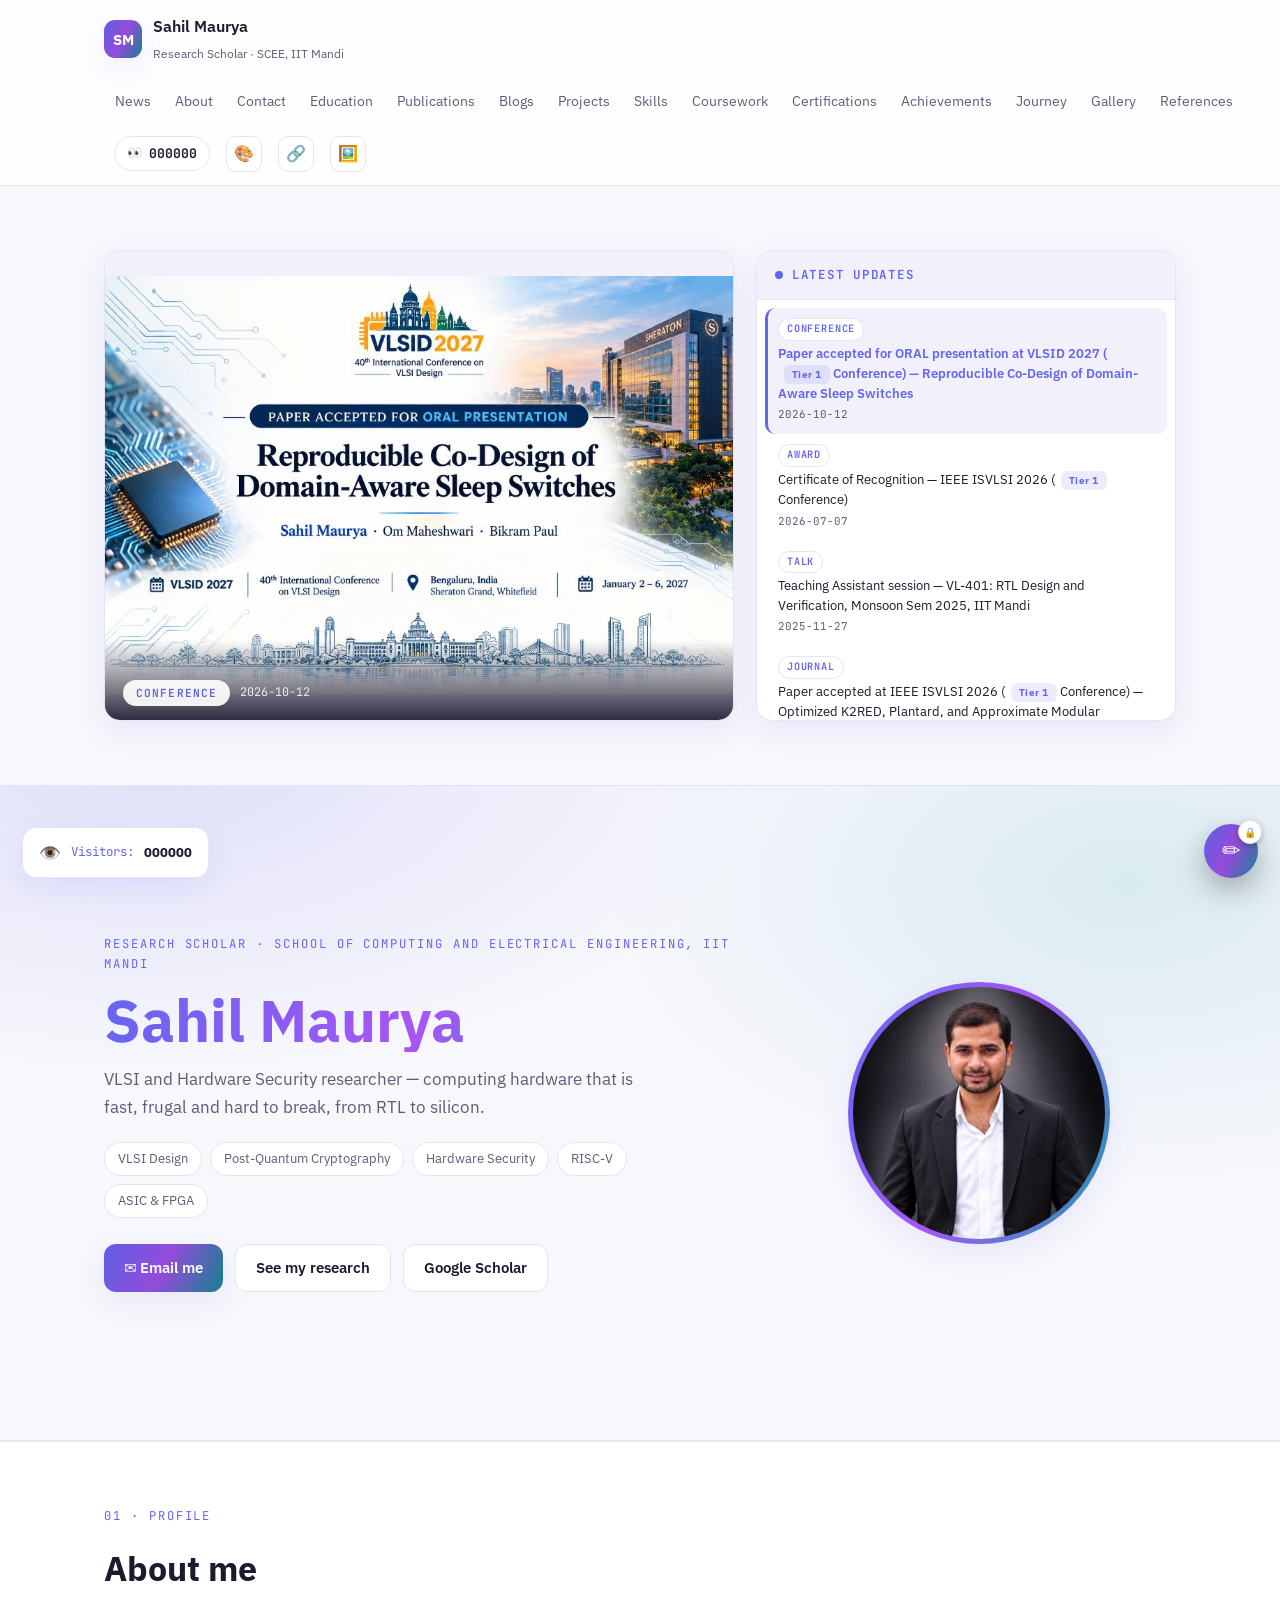
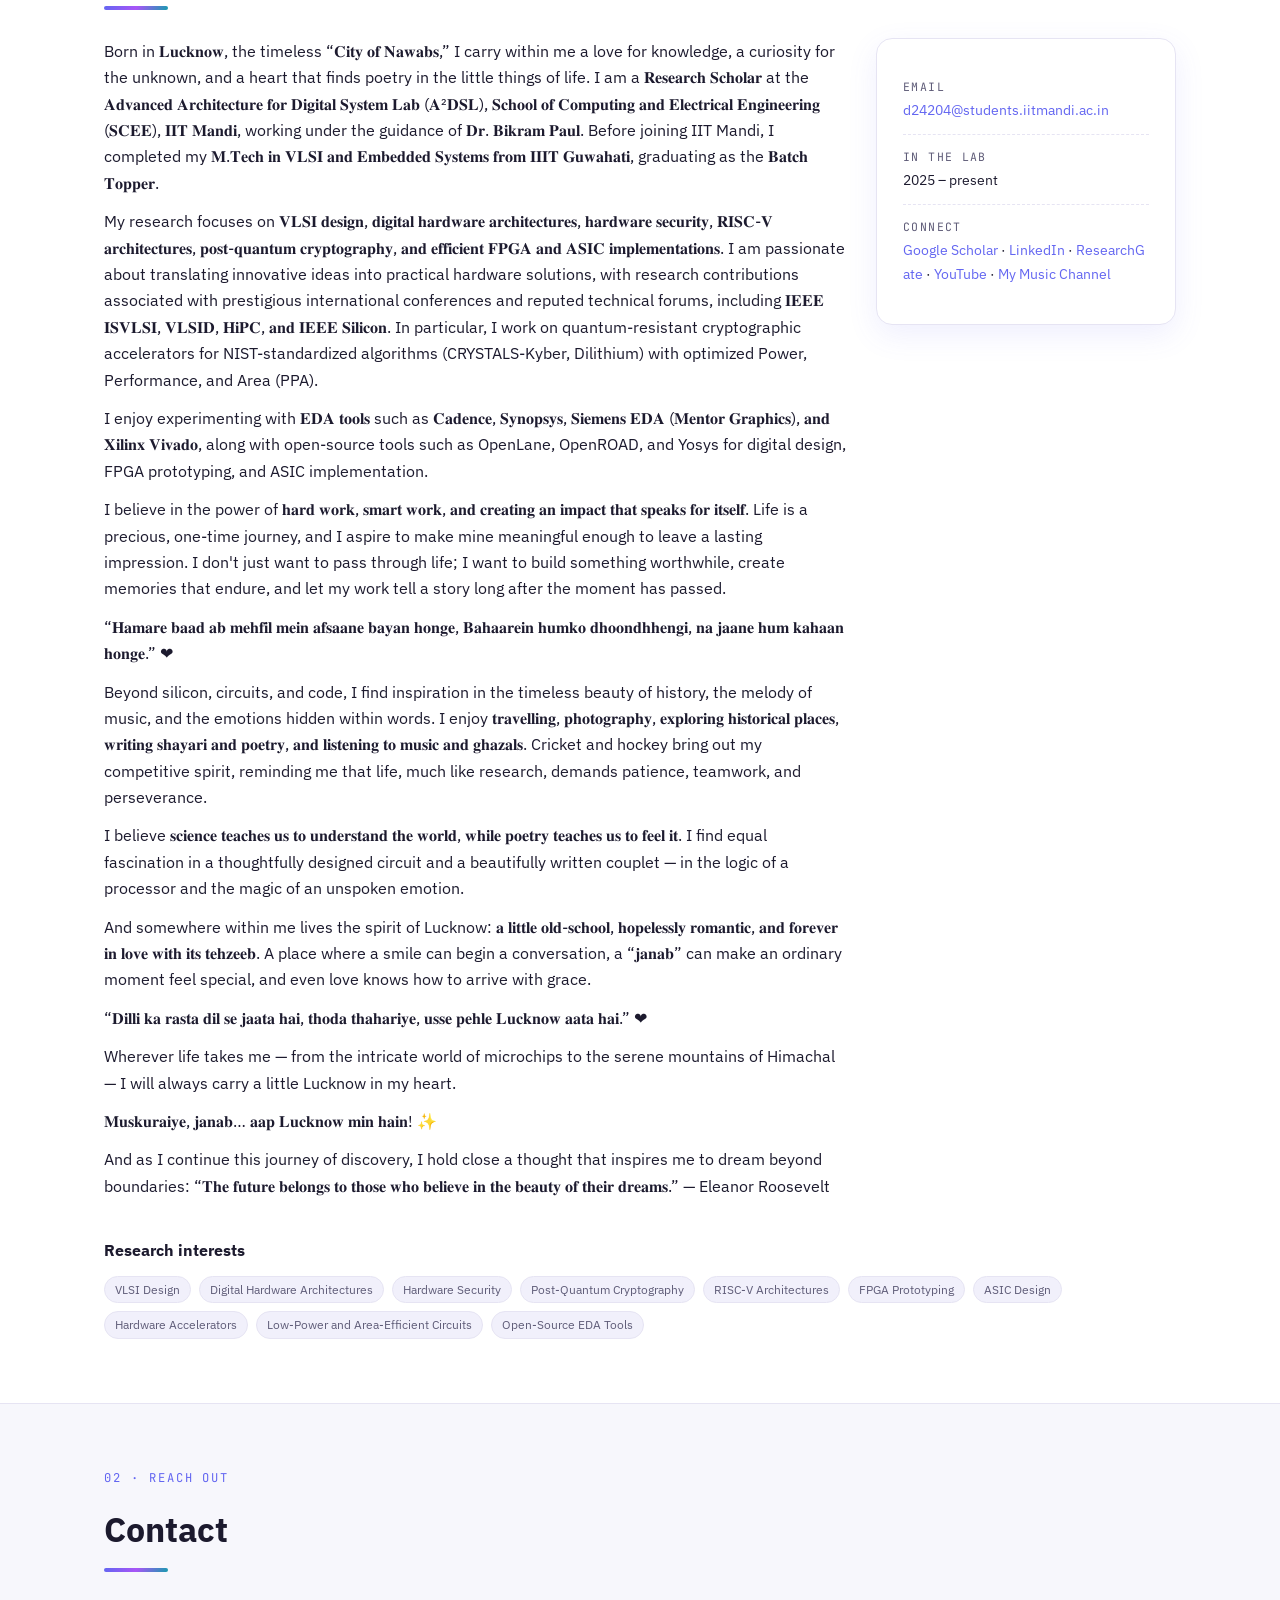
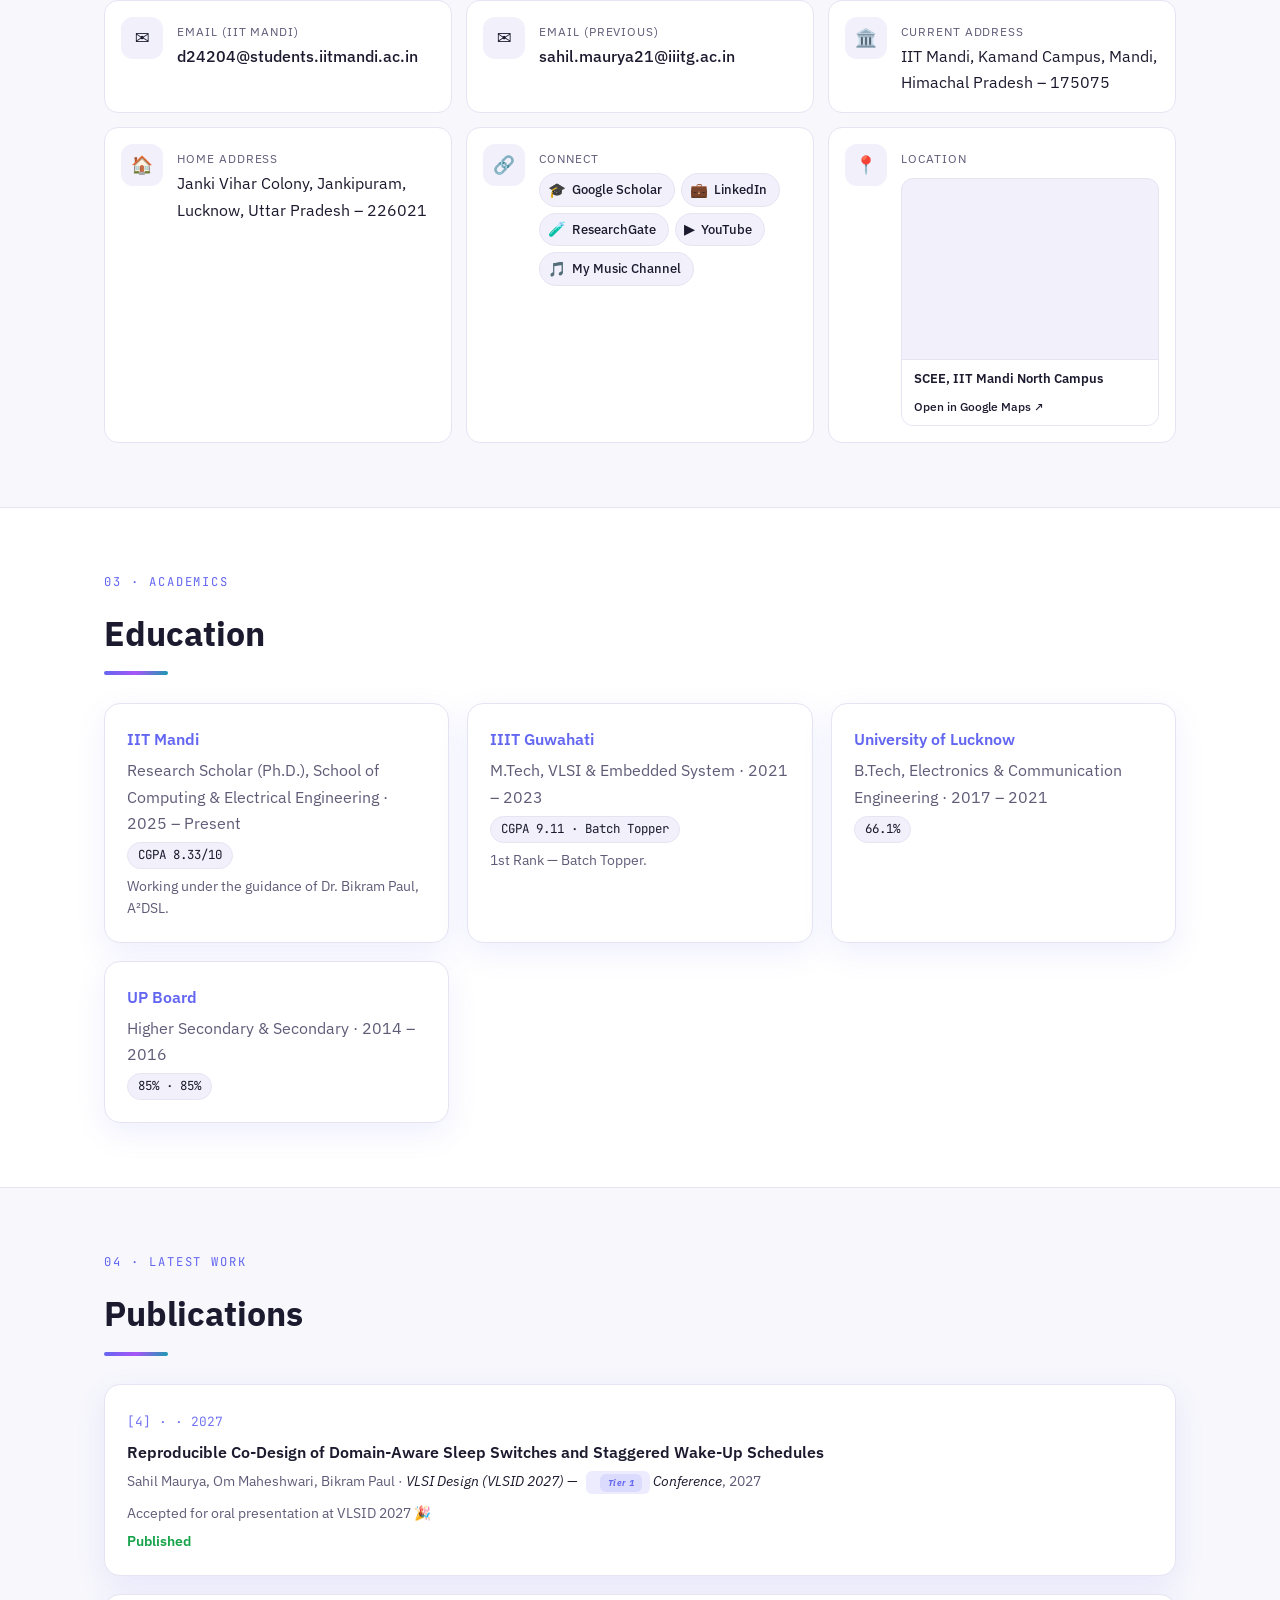
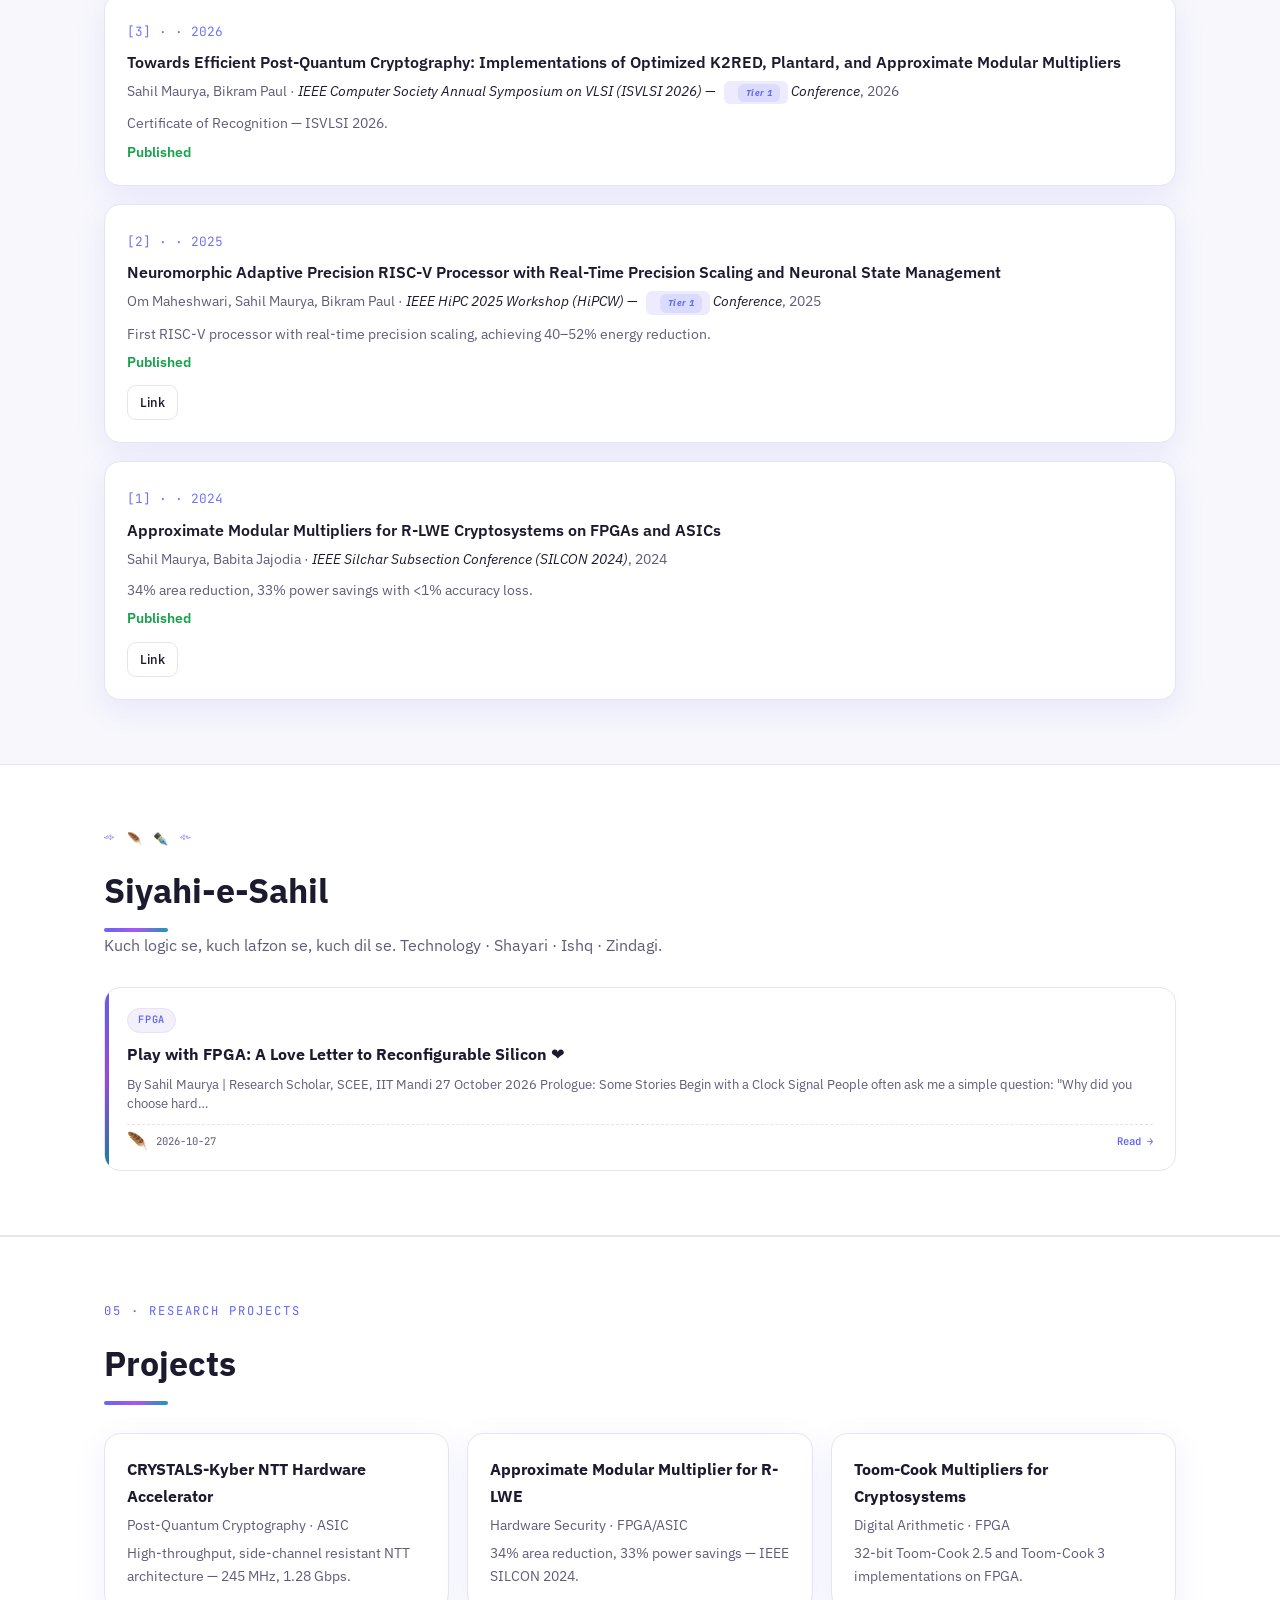
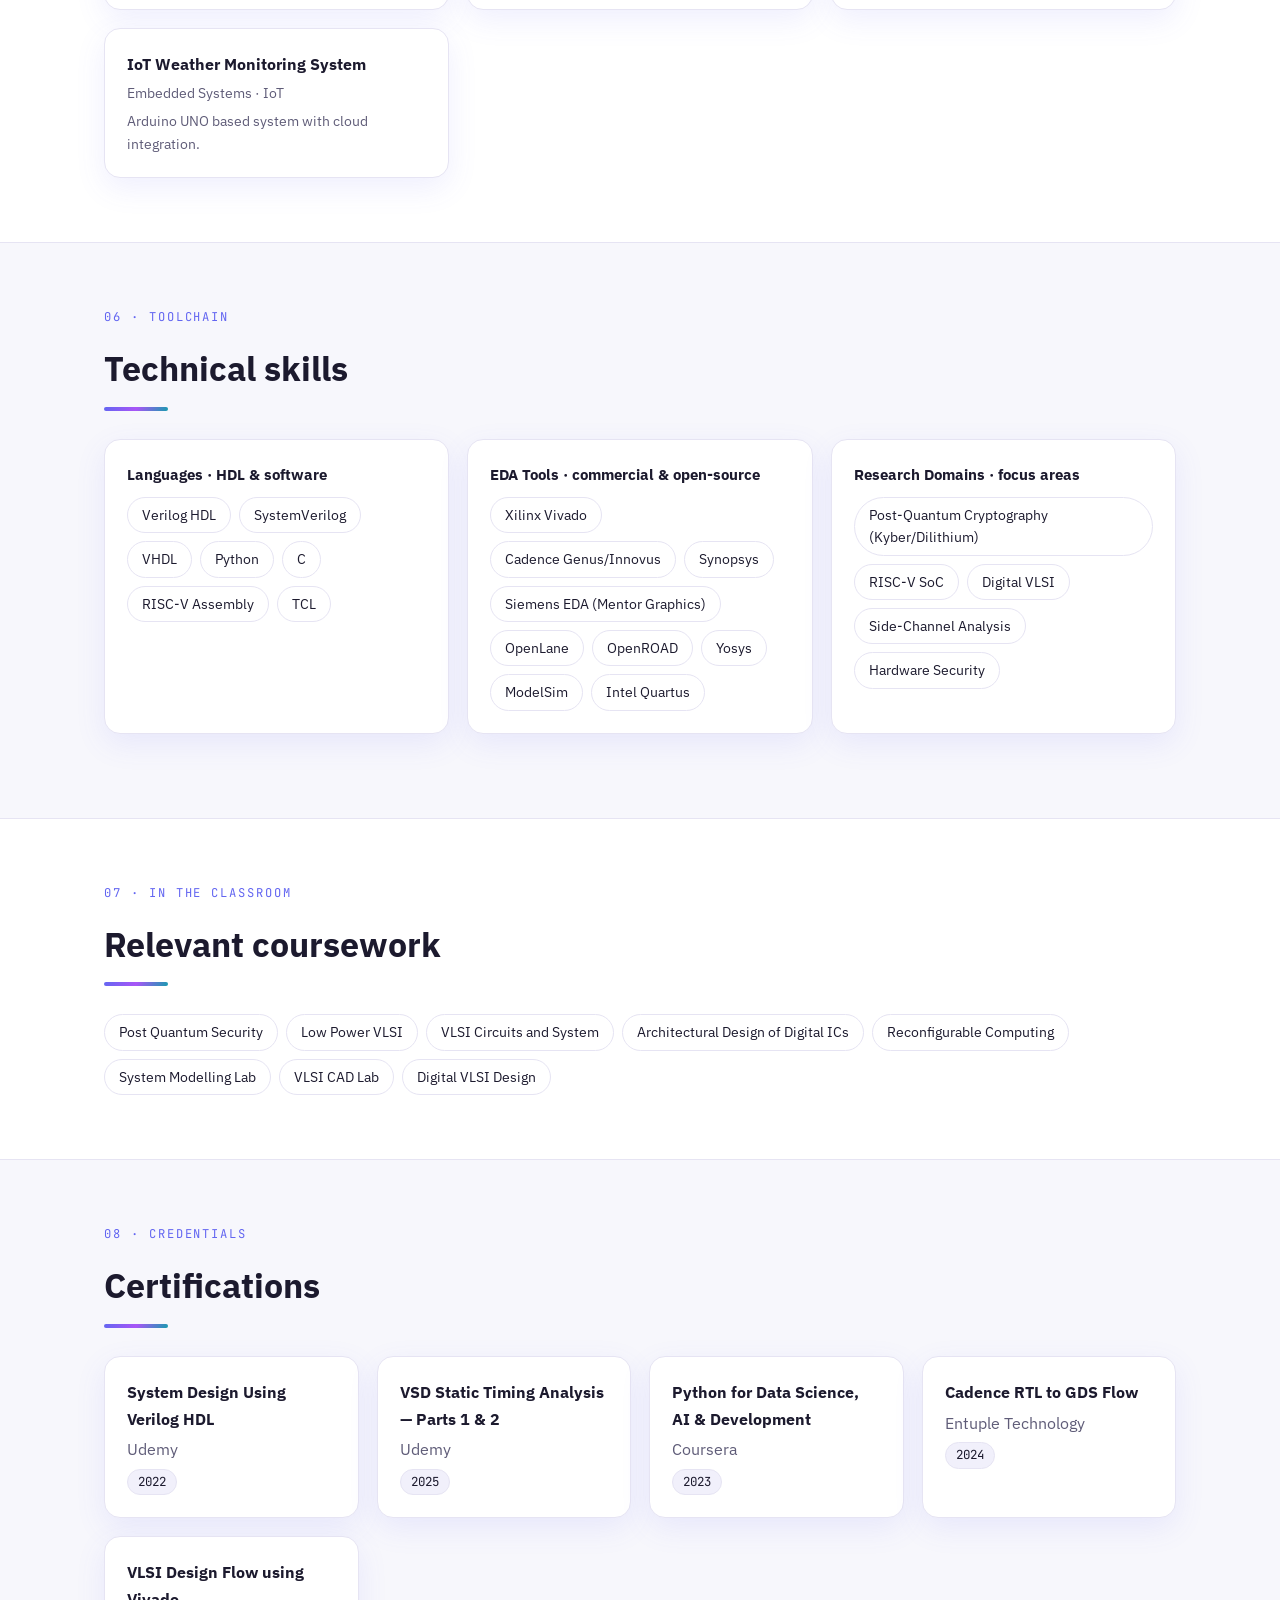
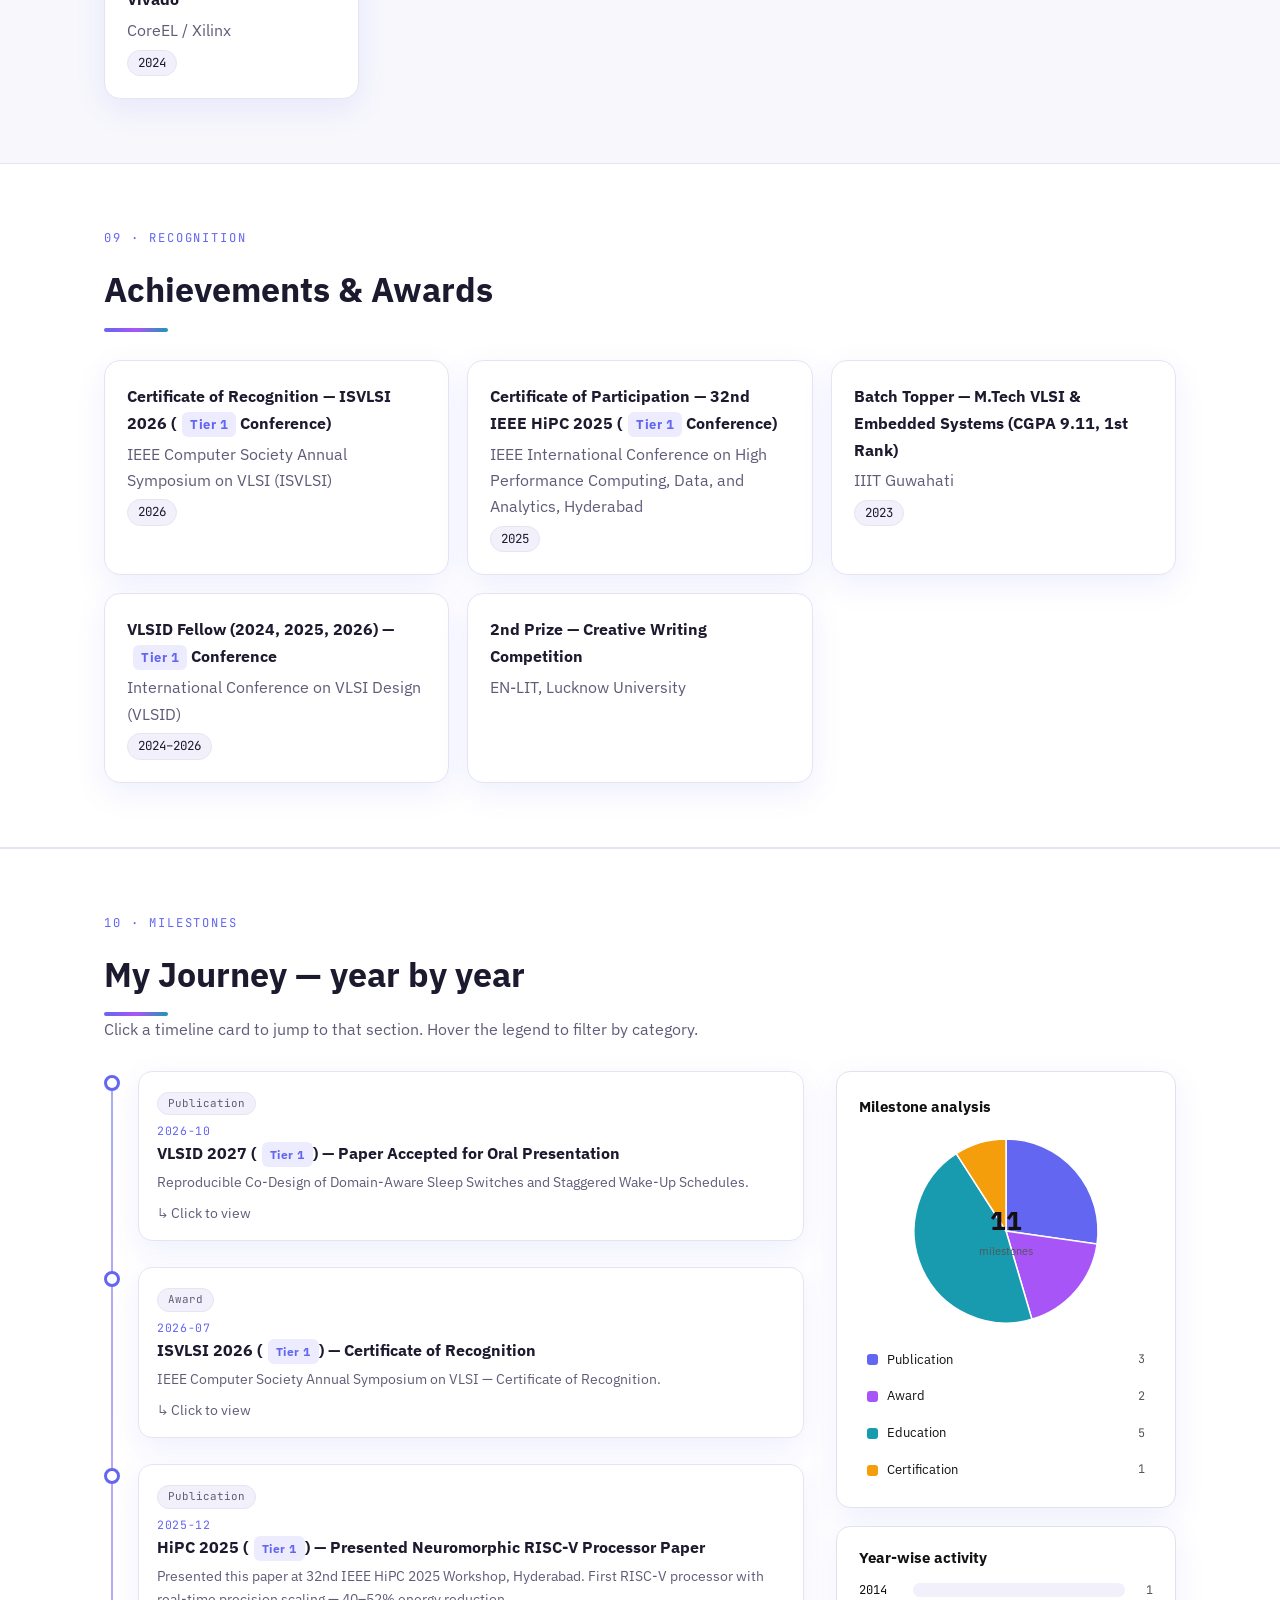
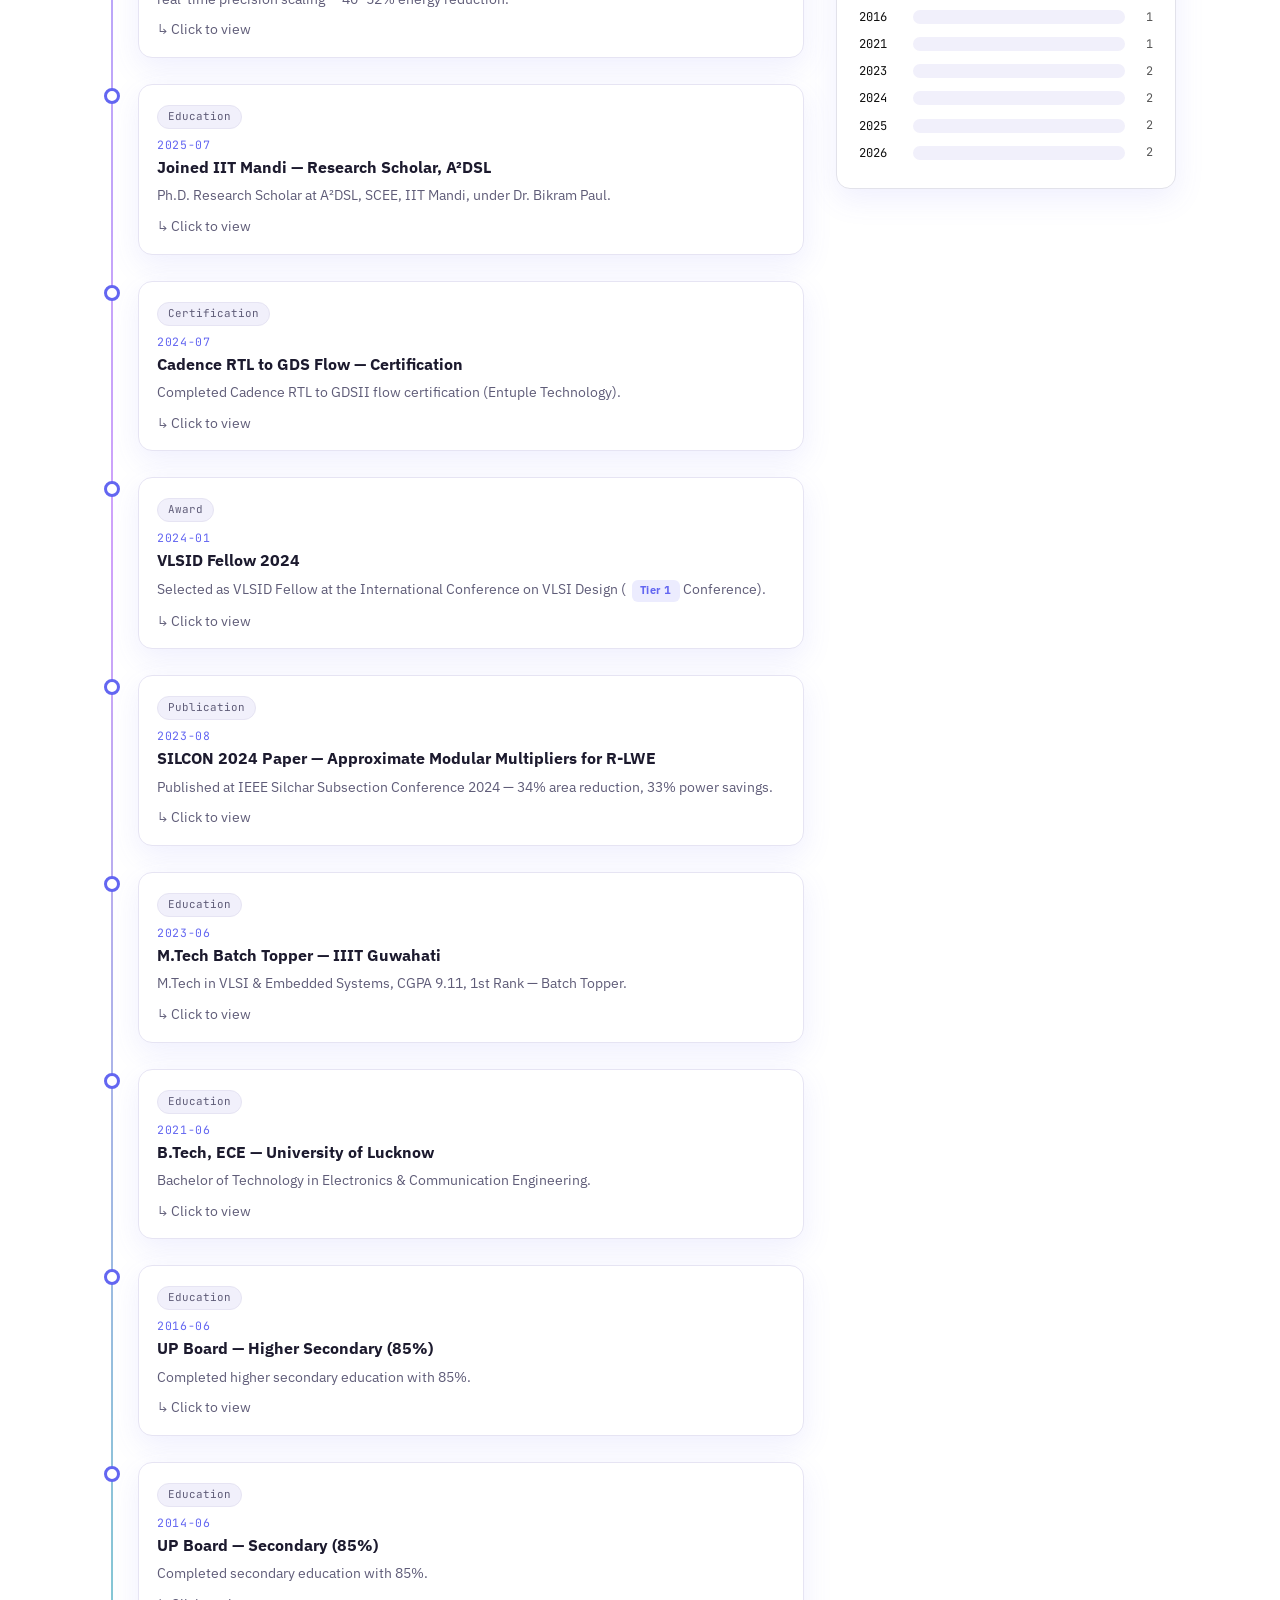
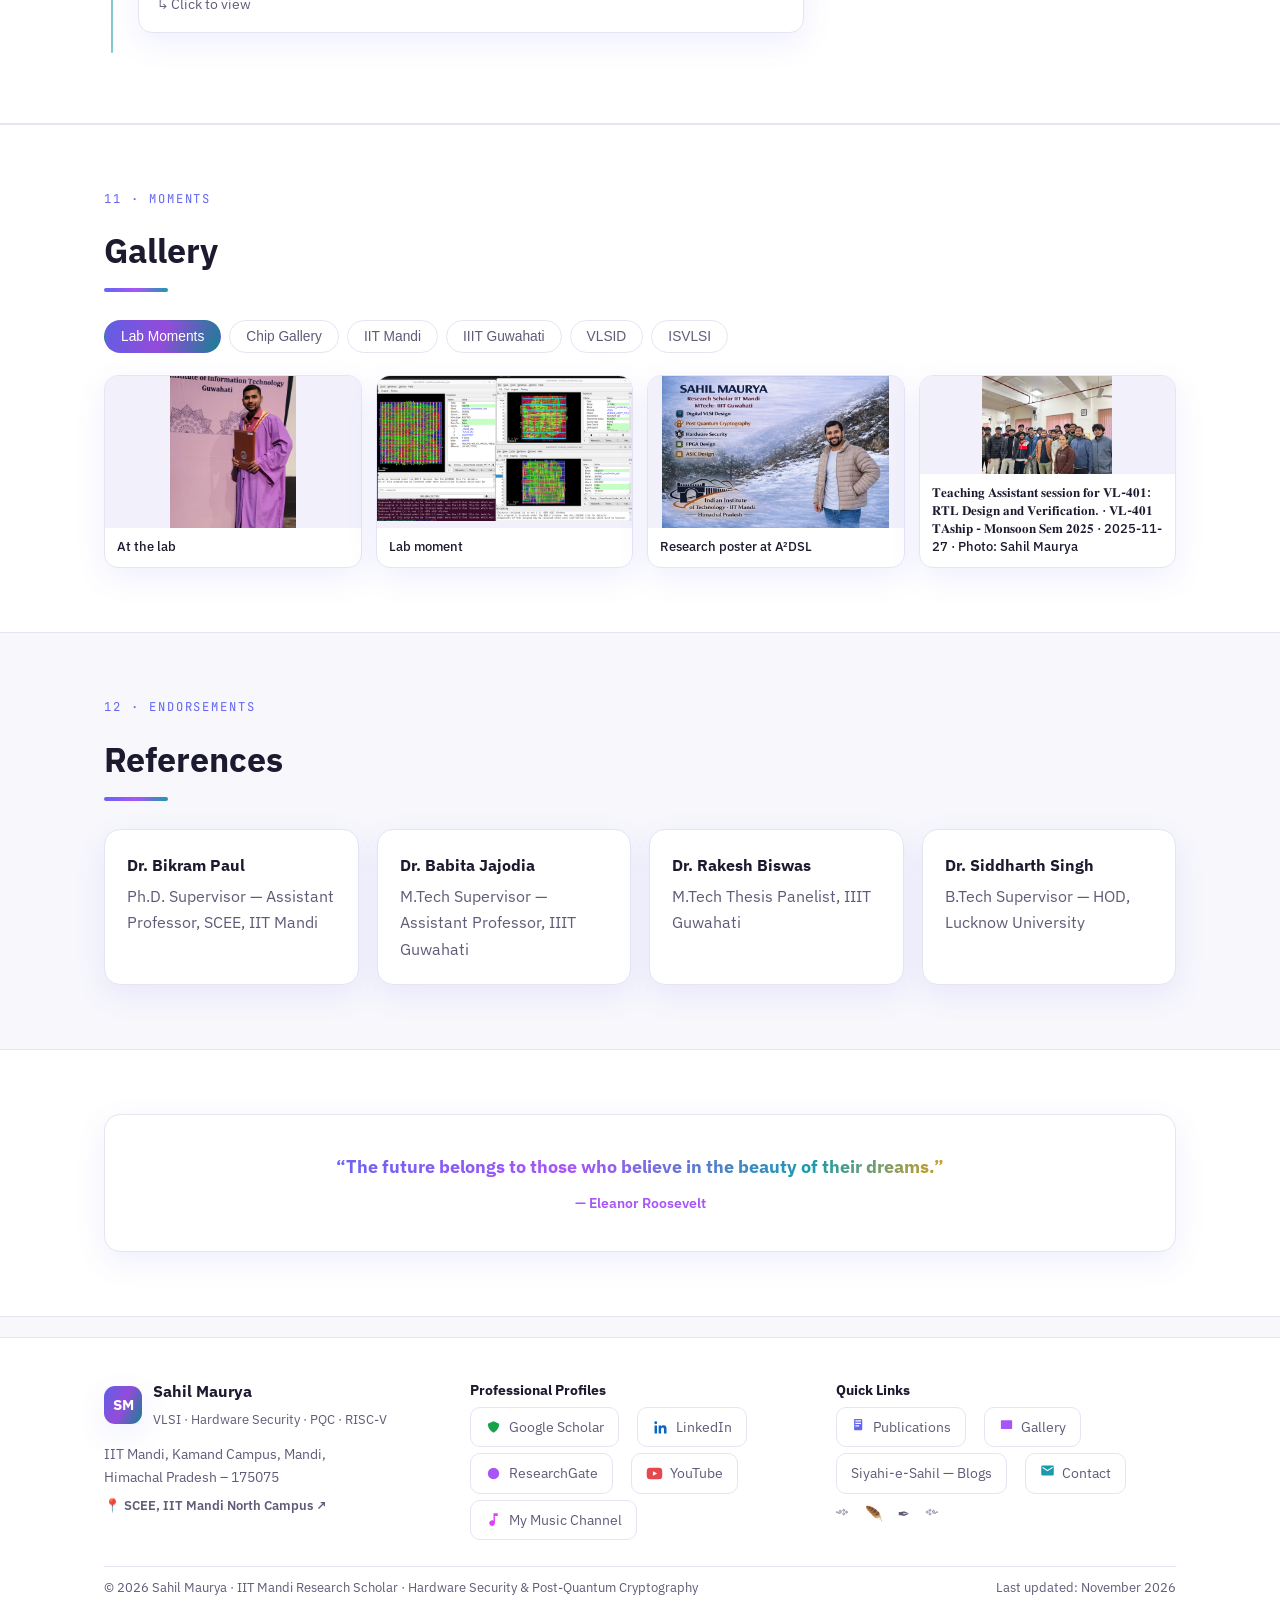
==== commit 981eb24f: "Footer symbol + cache-bust v=45 (also brings PR #85 content to main)" ====
--- a/index.html
+++ b/index.html
@@ -11,15 +11,9 @@
 <link rel="preconnect" href="https://fonts.googleapis.com">
 <link rel="preconnect" href="https://fonts.gstatic.com" crossorigin>
 <link href="https://fonts.googleapis.com/css2?family=IBM+Plex+Sans:wght@400;500;600;700&family=JetBrains+Mono:wght@400;600&display=swap" rel="stylesheet">
-<link rel="stylesheet" href="style.css?v=44">
-<link rel="stylesheet" href="style-update.css?v=44">
-<link rel="stylesheet" href="themes.css?v=44">
-<style>
-/* footer: location link + Siyahi-e-Sahil symbol */
-.foot-loc{display:inline-flex;align-items:center;gap:6px;color:var(--accent);text-decoration:none;font-weight:600;font-size:.84rem;margin-top:6px}
-.foot-loc:hover{text-decoration:underline}
-.foot-sym{display:block;font-size:.92rem;letter-spacing:.35em;color:var(--muted);margin-top:8px}
-</style>
+<link rel="stylesheet" href="style.css?v=45">
+<link rel="stylesheet" href="style-update.css?v=45">
+<link rel="stylesheet" href="themes.css?v=45">
 </head>
 <body>
 <a class="skip" href="#main">Skip to the main content</a>
@@ -166,19 +160,19 @@
     <div class="copyright"><span id="footCopy"></span><span id="footUpd"></span></div>
   </div>
 </footer>
-<script src="data.js?v=44"></script>
-<script src="data2.js?v=44"></script>
-<script src="data3.js?v=44"></script>
-<script src="data4.js?v=44"></script>
-<script src="gallery-fix.js?v=44"></script>
-<script src="app26.js?v=44"></script>
-<script src="app.js?v=44"></script>
-<script src="app2.js?v=44"></script>
-<script src="app3.js?v=44"></script>
-<script src="app30.js?v=44"></script>
-<script src="app31.js?v=44"></script>
-<script src="app4.js?v=44"></script>
-<script src="app27.js?v=44"></script>
-<script src="app38.js?v=44"></script>
+<script src="data.js?v=45"></script>
+<script src="data2.js?v=45"></script>
+<script src="data3.js?v=45"></script>
+<script src="data4.js?v=45"></script>
+<script src="gallery-fix.js?v=45"></script>
+<script src="app26.js?v=45"></script>
+<script src="app.js?v=45"></script>
+<script src="app2.js?v=45"></script>
+<script src="app3.js?v=45"></script>
+<script src="app30.js?v=45"></script>
+<script src="app31.js?v=45"></script>
+<script src="app4.js?v=45"></script>
+<script src="app27.js?v=45"></script>
+<script src="app38.js?v=45"></script>
 </body>
 </html>
--- a/style-update.css
+++ b/style-update.css
@@ -94,6 +94,11 @@
 .loc-map-link{font-size:.74rem;font-weight:600;color:var(--accent);text-decoration:none;white-space:nowrap}
 .loc-map-link:hover{text-decoration:underline}
 
+/* ---------- footer: location link + Siyahi-e-Sahil symbol ---------- */
+.foot-loc{display:inline-flex;align-items:center;gap:6px;color:var(--accent);text-decoration:none;font-weight:600;font-size:.84rem;margin-top:6px}
+.foot-loc:hover{text-decoration:underline}
+.foot-sym{display:block;font-size:.92rem;letter-spacing:.35em;color:var(--muted);margin-top:8px}
+
 /* ---------- editor: photo priority move buttons ---------- */
 .ed-mv{background:none;border:1px solid var(--accent);color:var(--accent);border-radius:7px;padding:3px 10px;font-size:.72rem;cursor:pointer;transition:all .2s ease}
 .ed-mv:hover:not(:disabled){background:var(--accent);color:#fff}
